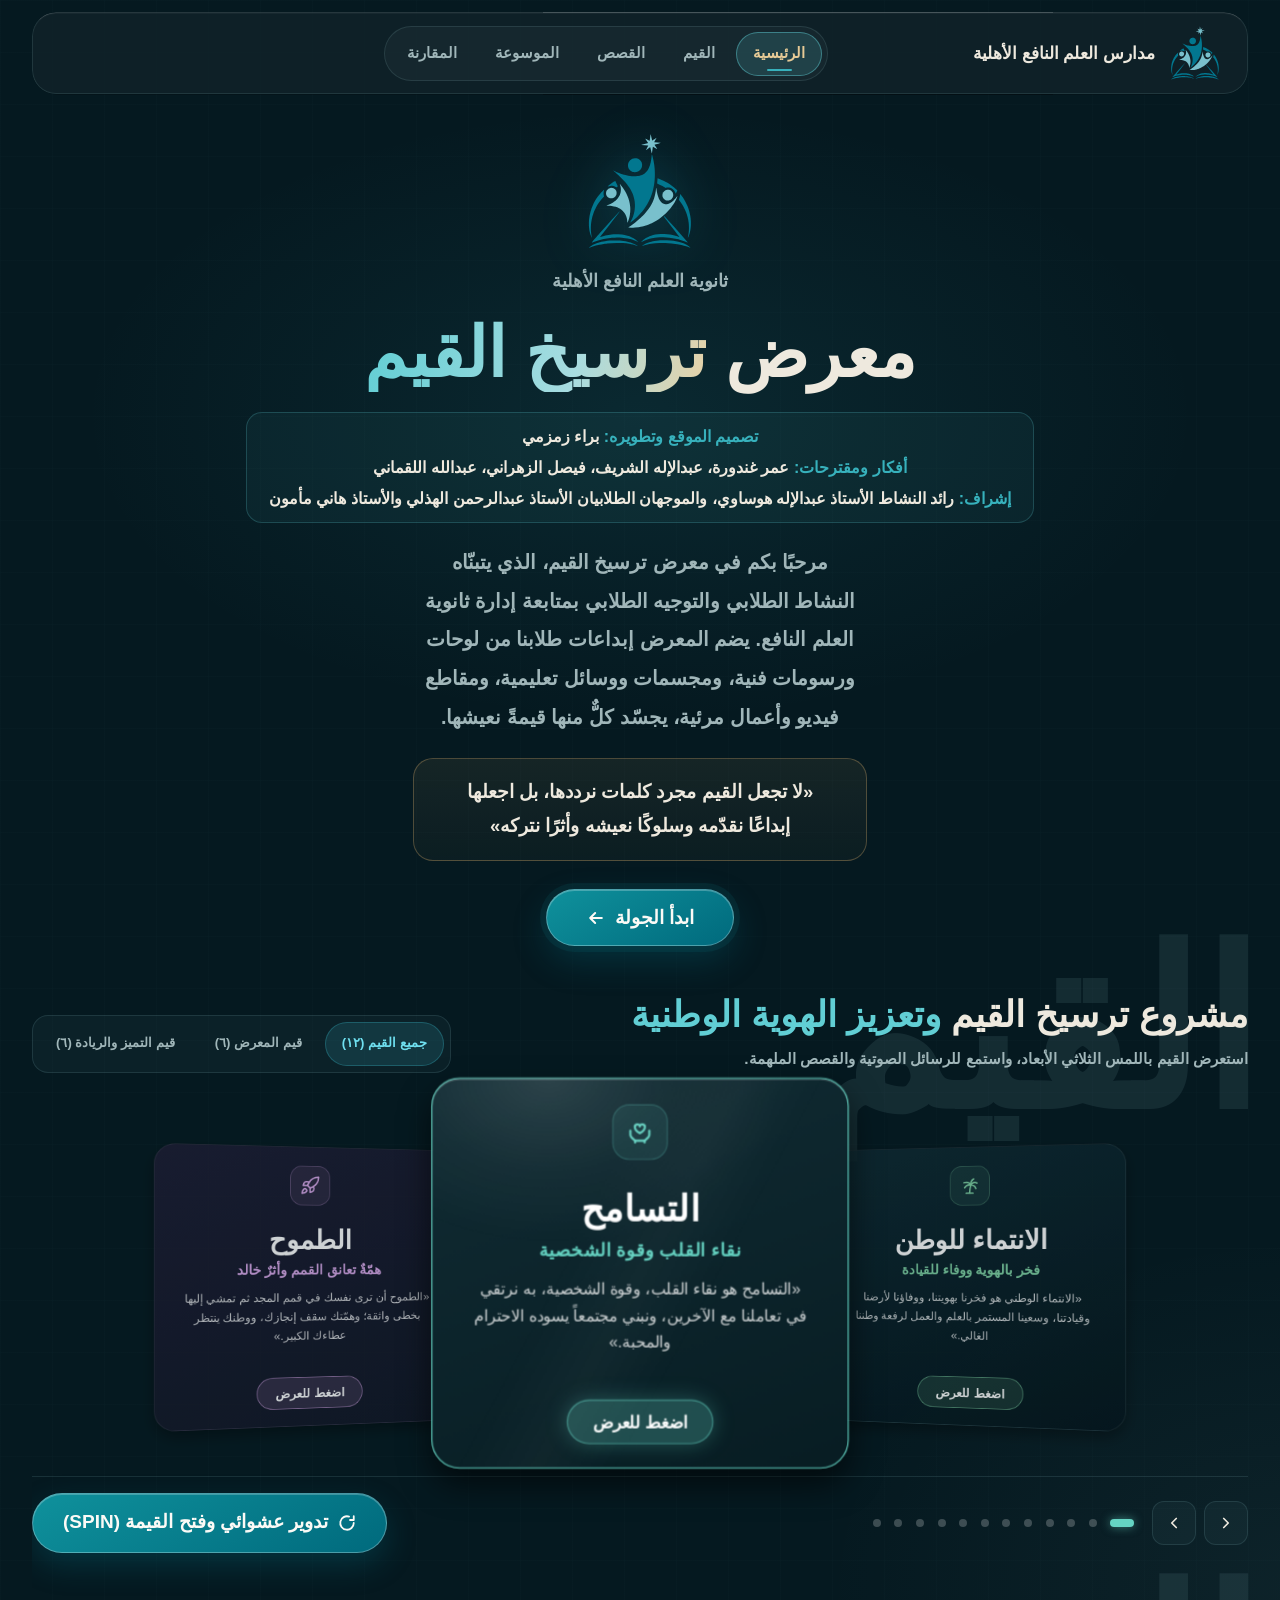
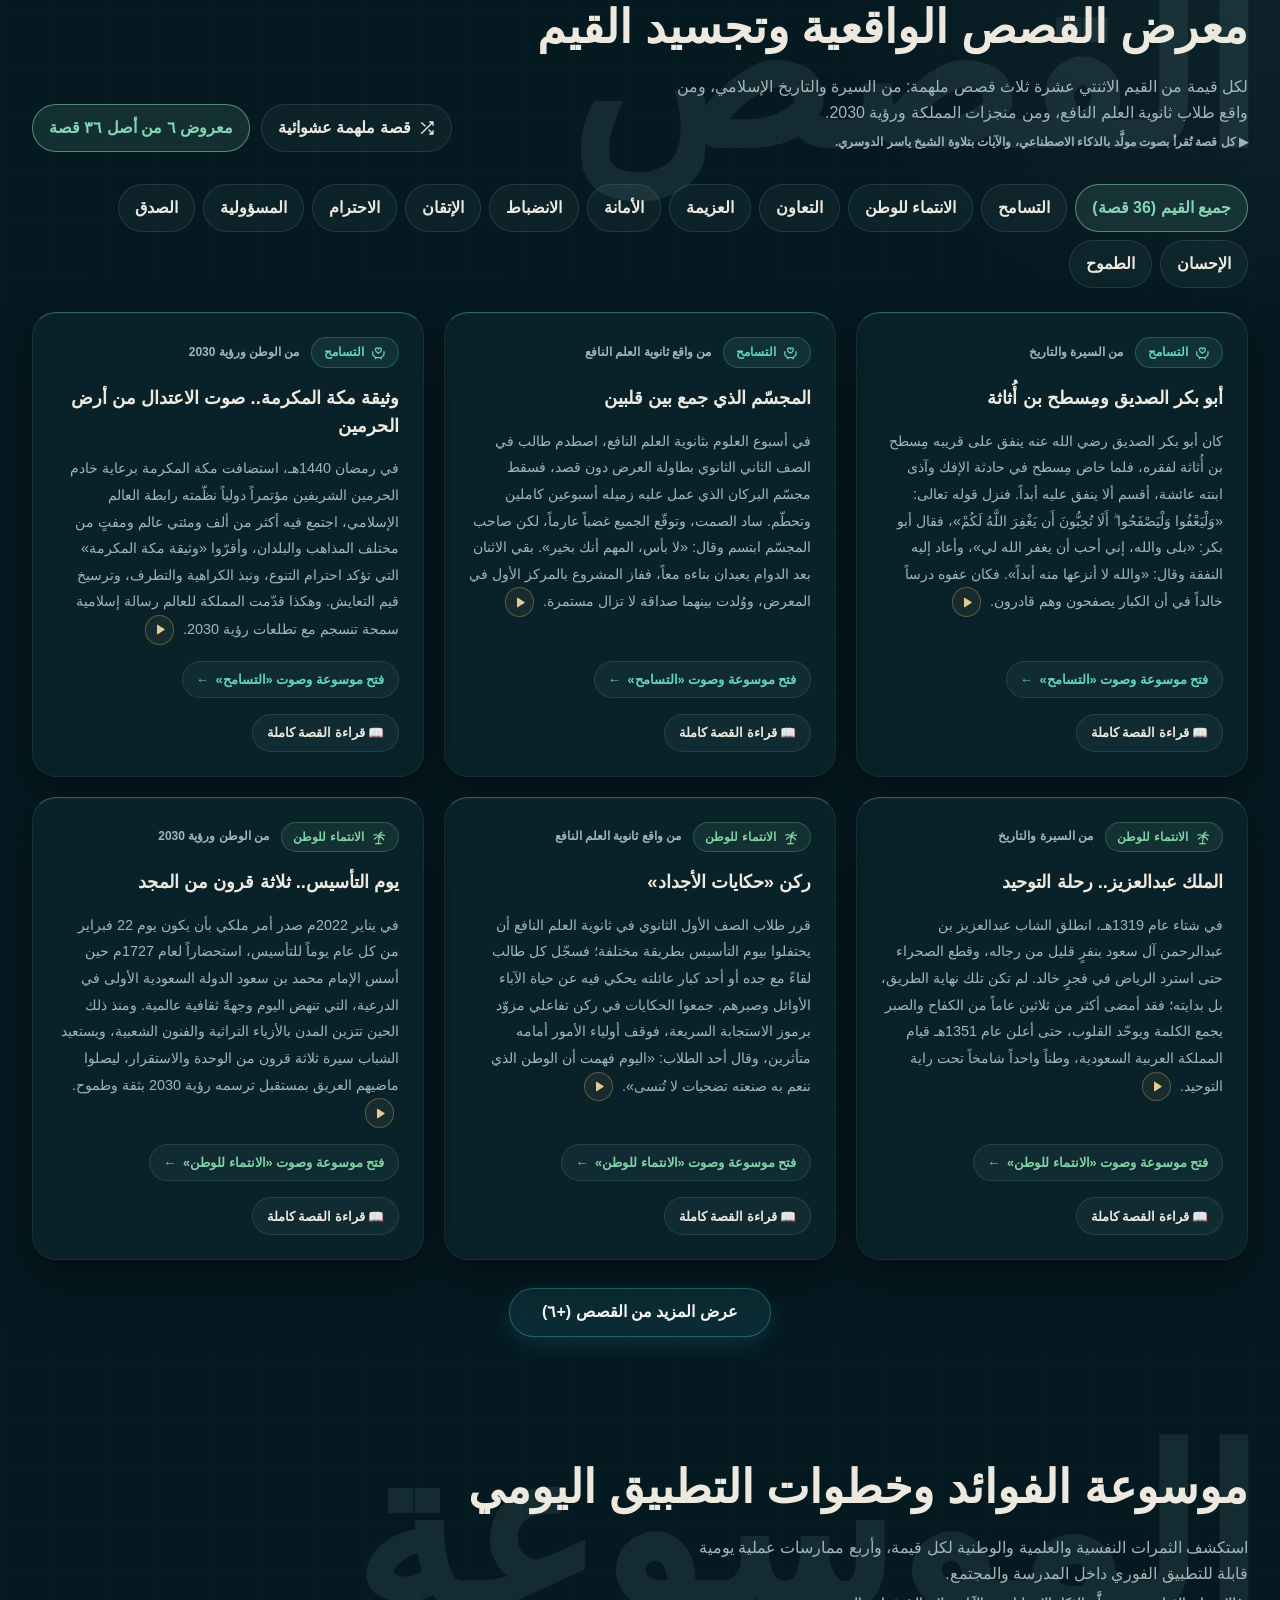
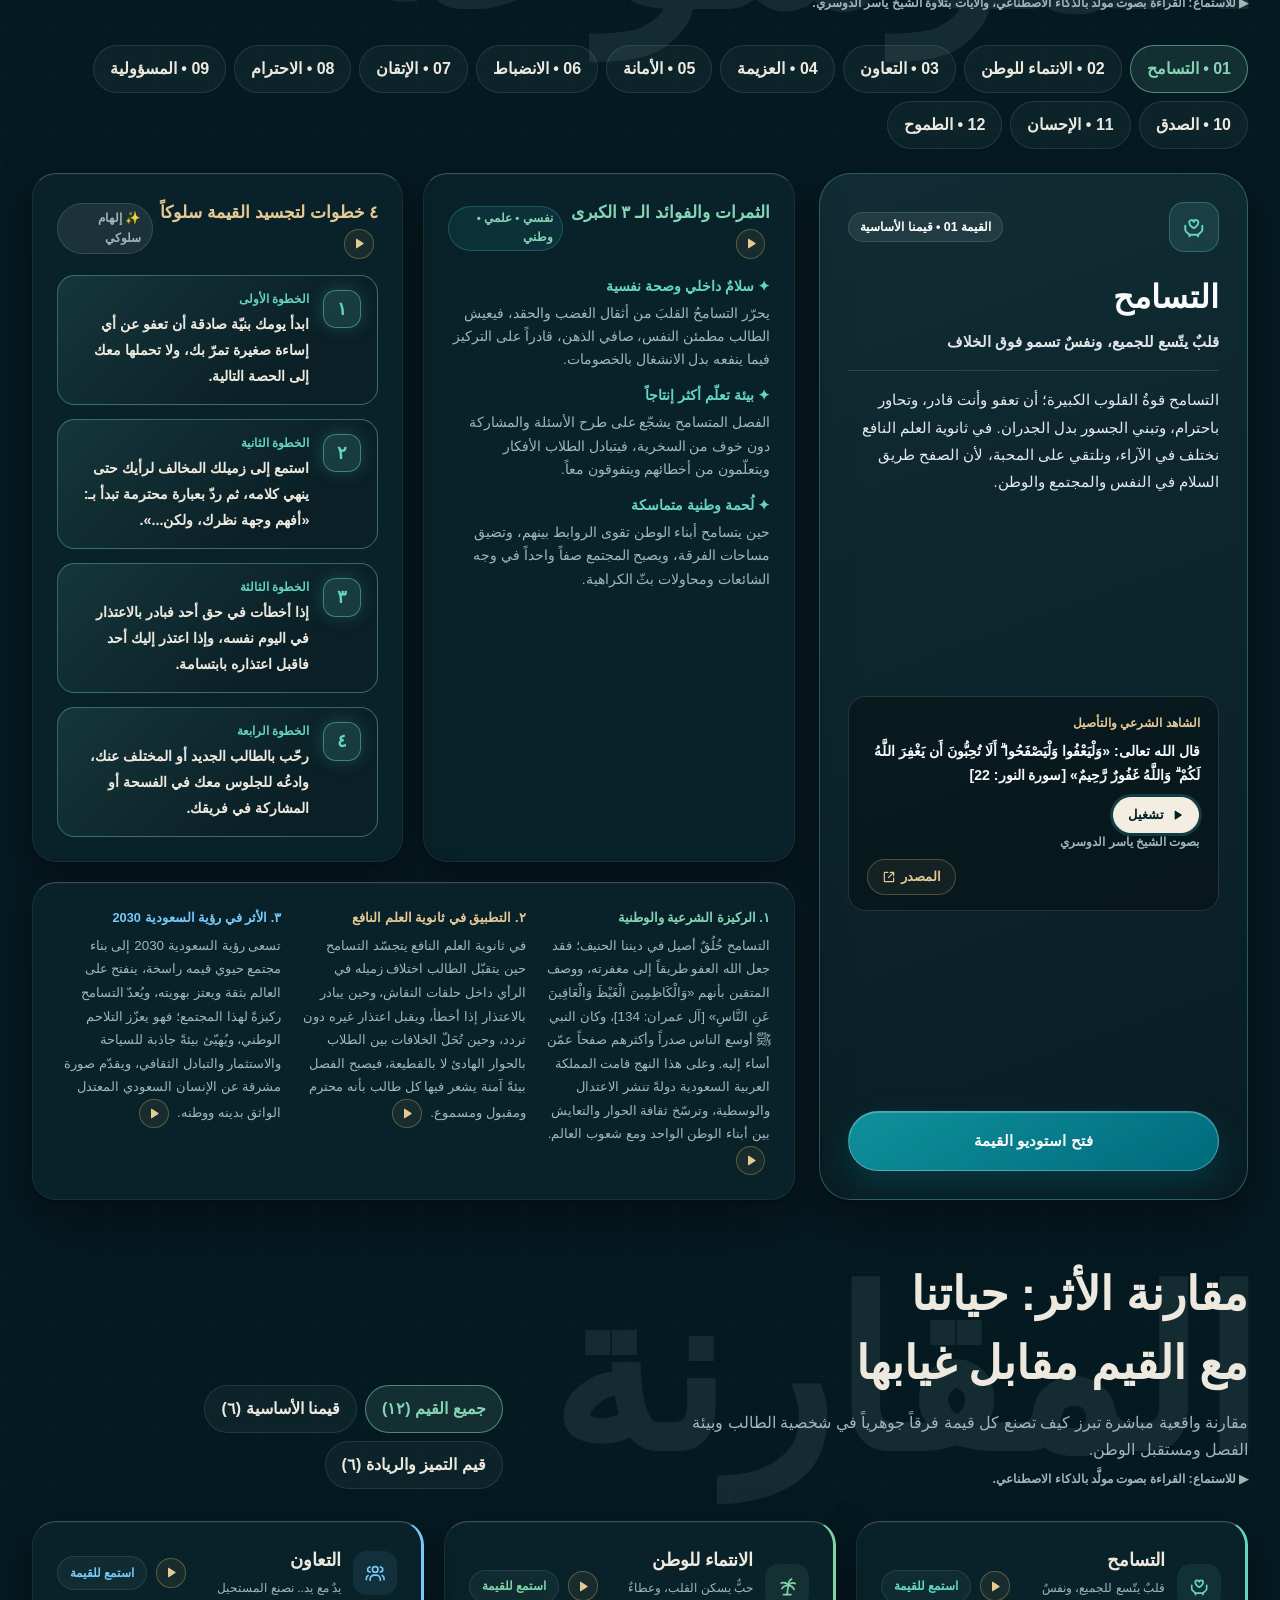
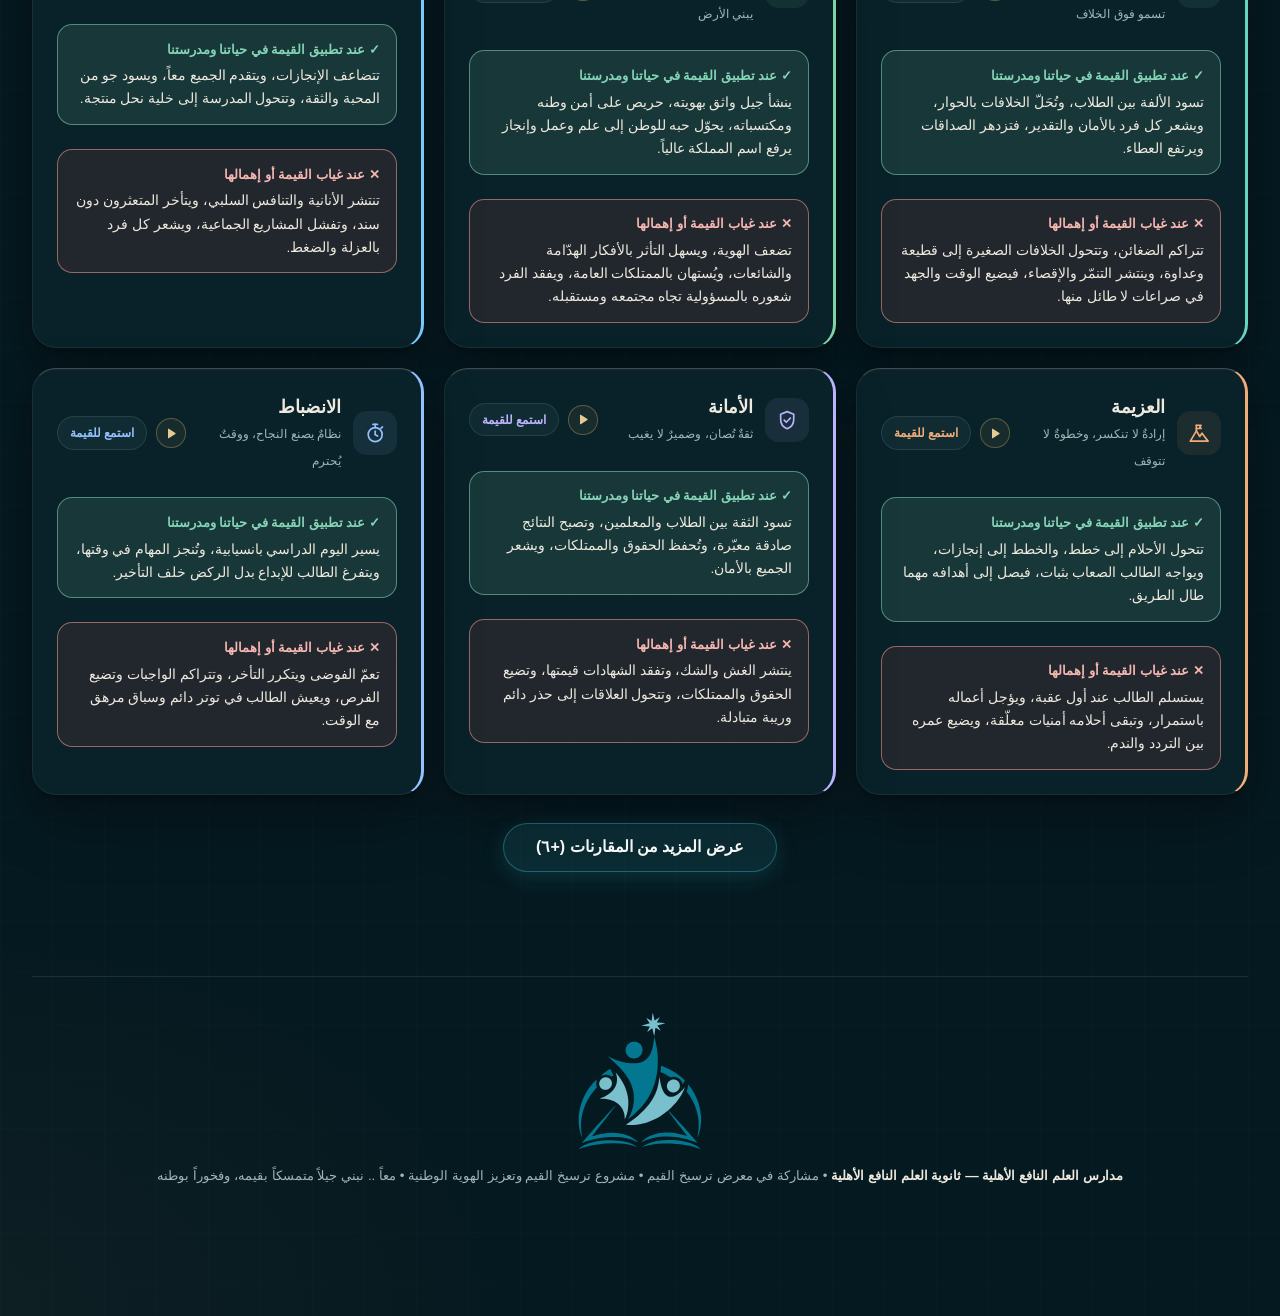
==== index.html @ 9908227e "v5.13.1: centred section bar, header logo space follows the bar glide, lite motion for weak devices," ====
<!DOCTYPE html>
<html dir="rtl" lang="ar">
<head>
  <meta charset="UTF-8" />
  <!-- Same policy as the Cloudflare headers (_headers), here so the GitHub and
       Firebase copies are covered too (a <meta> policy cannot hold
       frame-ancestors; the hosts that allow headers send that one). -->
  <meta http-equiv="Content-Security-Policy" content="default-src 'self'; script-src 'self' 'unsafe-inline'; style-src 'self' 'unsafe-inline' https://fonts.googleapis.com; font-src 'self' https://fonts.gstatic.com; img-src 'self' data: blob:; media-src 'self' blob:; connect-src 'self'; manifest-src 'self'; object-src 'none'; base-uri 'self'; form-action 'none'" />
  <meta name="referrer" content="strict-origin-when-cross-origin" />
  <meta name="viewport" content="width=device-width, initial-scale=1.0, viewport-fit=cover" />
  <meta name="apple-mobile-web-app-capable" content="yes" />
  <meta name="apple-mobile-web-app-status-bar-style" content="black-translucent" />
  <meta name="apple-mobile-web-app-title" content="معرض القيم" />
  <meta name="mobile-web-app-capable" content="yes" />
  <meta name="format-detection" content="telephone=no, date=no, email=no, address=no" />
  <meta name="theme-color" content="#051920" />
  <link rel="icon" type="image/svg+xml" href="./assets/school-emblem.svg?v=5.13.1" />
  <link rel="icon" type="image/png" href="./assets/school-emblem.png?v=5.13.1" />
  <link rel="apple-touch-icon" href="./icons/apple-touch-icon.png" />
  <link rel="manifest" href="./manifest.json" />
  <title>معرض ترسيخ القيم — ثانوية العلم النافع الأهلية</title>

  <link rel="preconnect" href="https://fonts.googleapis.com" />
  <link rel="preconnect" href="https://fonts.gstatic.com" crossorigin />
  <link href="https://fonts.googleapis.com/css2?family=Cairo:wght@400;500;600;700;800;900&display=swap" rel="stylesheet" />

  <!-- [Astra 6 xhigh] VisionOS Spatial Glassmorphism Architecture -->
  <!-- Device performance level (sets html[data-perf]) before the styles apply -->
  <script src="./perf_tier.js?v=5.13.1"></script>
  <link rel="stylesheet" href="./astra_visionos.css?v=5.13.1" />
  <link rel="stylesheet" href="./stage3_astra_upgrade.css?v=5.13.1" />
  <!-- Scroll-linked motion (emblem flight, giant words, ring settle, page light) -->
  <link rel="stylesheet" href="./motion_scroll.css?v=5.13.1" />

  <!-- [Argon 4 Max 1.00] Harmonization & iPad Air 13 (1366x1024 @ 60Hz) Optical Bridge -->
  <style>
    :root {
      --font-ui: 'Cairo', -apple-system, BlinkMacSystemFont, 'SF Pro Arabic', sans-serif;
      --font-reading: 'Cairo', -apple-system, BlinkMacSystemFont, sans-serif;
    }

    html,
    body {
      position: relative;
      max-inline-size: 100vw;
      overflow-x: hidden;
      overflow-x: clip;
    }

    body {
      background-image:
        radial-gradient(960px 520px at 82% -6%, rgba(55, 175, 191, 0.088), transparent 62%),
        radial-gradient(840px 480px at 14% 8%, rgba(206, 175, 106, 0.072), transparent 60%);
    }

    .astra-shell,
    #hero-section,
    #studioModal {
      overflow-x: clip;
    }

    .hidden {
      display: none !important;
    }

    /* Ambient Tuwaiq / Diriyah Glow */
    /* The soft glow is drawn by a gradient mask, not filter: blur(120px):
       a blur that large was re-rendered on every frame of its colour change
       (each time the cards stop, each value window) and whenever anything
       near it repainted. Same size and softness as the old blurred pill. */
    .ambient-orb {
      position: absolute;
      inline-size: calc(min(52rem, 88vw) + 36rem);
      block-size: calc(24rem + 36rem);
      top: calc(-8rem - 18rem);
      left: 50%;
      transform: translateX(-50%);
      border-radius: 50%;
      -webkit-mask-image: radial-gradient(closest-side, #000 24%, rgba(0, 0, 0, 0.62) 46%, rgba(0, 0, 0, 0.22) 70%, transparent 100%);
      mask-image: radial-gradient(closest-side, #000 24%, rgba(0, 0, 0, 0.62) 46%, rgba(0, 0, 0, 0.22) 70%, transparent 100%);
      opacity: 0.17;
      pointer-events: none;
      z-index: 0;
      transition: background-color 600ms var(--ease-out-expo);
    }

    /* (The page-wide 52px reference grid lives on body in stage3_astra_upgrade.css.
       A grid inside the preserve-3d stage would be depth-sorted over side cards.) */

    /* Distinct 12-Card Jewel Surfaces (Dark & Day Projector Modes) */
    body:not(.projector-day) .value-card-3d::before {
      background: var(--card-surface, var(--bg-card));
      border: 1px solid rgba(255, 255, 255, 0.08);
      box-shadow: 0 14px 34px rgba(0, 0, 0, 0.45);
    }

    body:not(.projector-day) .value-card-3d.is-center::before {
      background: var(--card-surface, var(--bg-elevated));
      border: 1.8px solid var(--card-accent);
      box-shadow:
        inset 0 1px 0 rgba(255, 255, 255, 0.28),
        0 24px 60px rgba(0, 0, 0, 0.7),
        0 0 28px -2px color-mix(in srgb, var(--card-accent) 42%, transparent);
    }

    /* 3D Card Interior Anatomy — exhibition size for iPad Air 13" (1366x1024) */
    :root {
      --stage-height: 24rem !important;
      --card-height: 22rem !important;
    }

    #hero-section.spa-section {
      padding-block: 0.35rem 1.75rem;
    }

    .spatial-orbit-stage {
      block-size: 24rem !important;
      min-block-size: 24rem !important;
      margin-block: 0.45rem 0.65rem !important;
    }

    /* No overflow clipping on the 3D cards: it would flatten their interior
       depth layers and clip the glass shadow drawn by ::before. */
    .value-card-3d {
      block-size: 22rem !important;
      min-block-size: 22rem !important;
      max-block-size: 22rem !important;
      inline-size: min(23.5rem, 84vw) !important;
      border-radius: 1.6rem !important;
      padding: 1.5rem 1.5rem 1.35rem !important;
      justify-content: space-between;
      user-select: none;
      -webkit-user-select: none;
    }

    /* Full 12-Card Simultaneous Panoramic Grid Mode */
    .values-panoramic-grid {
      display: grid;
      grid-template-columns: repeat(auto-fill, minmax(min(100%, 19rem), 1fr));
      gap: 1.2rem;
      margin-block: 1.25rem 1.5rem;
    }

    .value-grid-card {
      position: relative;
      border-radius: 1.6rem;
      padding: 1.25rem 1.35rem 1.15rem;
      border: 1px solid rgba(255, 255, 255, 0.1);
      background: var(--card-surface, var(--bg-card));
      box-shadow: 0 14px 34px rgba(0, 0, 0, 0.45);
      display: flex;
      flex-direction: column;
      justify-content: space-between;
      gap: 0.85rem;
      min-block-size: 21.5rem;
      cursor: pointer;
      overflow: hidden;
      transition: transform 180ms var(--ease-out-expo), box-shadow 200ms ease, border-color 180ms ease;
    }

    .value-grid-card.spin-roulette-active {
      transform: translateY(-4px) scale(1.025);
      border-color: #ffffff !important;
      box-shadow: 0 0 0 2px var(--card-accent, #ceaf6a), 0 24px 54px rgba(0, 0, 0, 0.55);
    }

    @media (hover: hover) and (pointer: fine) {
      .value-grid-card:hover {
        transform: translateY(-3px);
        border-color: var(--card-accent, #ceaf6a);
        box-shadow: 0 0 24px -4px color-mix(in srgb, var(--card-accent, #ceaf6a) 35%, transparent), 0 20px 45px rgba(0, 0, 0, 0.6);
      }
    }

    /* Card top: the value's icon, centred above the name */
    .vcard-header {
      display: flex;
      align-items: center;
      justify-content: center;
      width: 100%;
      position: relative;
      z-index: 1;
    }

    .vcard-icon-box {
      inline-size: 3.1rem;
      block-size: 3.1rem;
      border-radius: 0.95rem;
      border: 1px solid rgba(255, 255, 255, 0.18);
      display: inline-flex;
      align-items: center;
      justify-content: center;
      flex-shrink: 0;
    }

    .vcard-icon-box svg {
      inline-size: 1.6rem;
      block-size: 1.6rem;
    }

    /* Badges still used by the studio header and the encyclopedia card */
    .vcard-badges {
      display: flex;
      align-items: center;
      gap: 0.5rem;
    }

    .vcard-group-pill {
      font-size: 0.78rem;
      font-weight: 700;
      padding: 0.25rem 0.7rem;
      border-radius: 999px;
      background: rgba(255, 255, 255, 0.08);
      border: 1px solid rgba(255, 255, 255, 0.12);
      color: var(--text-muted);
    }

    .vcard-num {
      font-size: 0.85rem;
      font-weight: 900;
      font-variant-numeric: tabular-nums;
      padding: 0.2rem 0.55rem;
      border-radius: 0.6rem;
      background: rgba(0, 0, 0, 0.22);
    }

    /* Card centre: name, one-line description, short quote */
    .vcard-body {
      display: flex;
      flex-direction: column;
      align-items: center;
      text-align: center;
      gap: 0.3rem;
      margin-block: auto;
      position: relative;
      z-index: 1;
      width: 100%;
    }

    .vcard-title {
      margin: 0;
      font-size: 2.05rem;
      font-weight: 900;
      line-height: 1.22;
      color: #ffffff;
      text-align: center;
    }

    .vcard-sub {
      margin: 0.15rem 0 0.45rem;
      font-size: 1.04rem;
      font-weight: 700;
      line-height: 1.35;
      text-align: center;
    }

    .vcard-quote {
      margin: 0 auto;
      font-size: 0.9rem;
      line-height: 1.65;
      color: rgba(255, 255, 255, 0.82);
      text-align: center;
      max-inline-size: 94%;
      display: -webkit-box;
      -webkit-line-clamp: 3;
      -webkit-box-orient: vertical;
      overflow: hidden;
    }

    /* Card bottom: one short call to action */
    .vcard-footer {
      position: relative;
      display: flex;
      align-items: center;
      justify-content: center;
      width: 100%;
      margin-top: auto;
      padding-top: 0.5rem;
      z-index: 1;
      cursor: pointer;
    }

    .vcard-tap-hint {
      display: inline-flex;
      align-items: center;
      justify-content: center;
      min-block-size: 2.5rem;
      padding: 0.35rem 1.4rem;
      border-radius: 999px;
      /* fixed fallbacks first, for older TV browsers without color-mix() */
      border: 1px solid rgba(255, 255, 255, 0.28);
      background: rgba(255, 255, 255, 0.1);
      border: 1px solid color-mix(in srgb, var(--card-accent, #37afbf) 55%, transparent);
      background: color-mix(in srgb, var(--card-accent, #37afbf) 15%, transparent);
      color: #ffffff;
      font-size: 0.95rem;
      font-weight: 800;
      transition: background-color 200ms ease, box-shadow 200ms ease, transform 140ms ease-out;
    }

    .spatial-orbit-stage .value-card-3d.is-center .vcard-tap-hint {
      background: color-mix(in srgb, var(--card-accent, #37afbf) 26%, transparent);
      box-shadow: 0 0 20px color-mix(in srgb, var(--card-accent, #37afbf) 30%, transparent);
    }

    .value-card-3d:active .vcard-tap-hint,
    .value-grid-card:active .vcard-tap-hint {
      transform: scale(0.96);
    }

    /* Orbit Controls & Dots */
    .orbit-toolbar {
      display: flex;
      align-items: center;
      justify-content: space-between;
      flex-wrap: wrap;
      gap: 1rem;
      padding-block-start: 0.75rem;
      border-block-start: 1px solid var(--border-line);
    }

    .orbit-nav-cluster {
      display: flex;
      align-items: center;
      gap: 0.75rem;
      flex-wrap: wrap;
    }

    .orbit-dots-bar {
      display: flex;
      align-items: center;
      gap: 0.45rem;
      flex-wrap: wrap;
    }

    .orbit-dot {
      inline-size: 0.65rem;
      block-size: 0.65rem;
      padding: 0;
      border-radius: 999px;
      border: 0;
      background: rgba(255, 255, 255, 0.22);
      cursor: pointer;
      transition: inline-size 220ms var(--ease-out-expo), background-color 180ms ease;
    }

    .orbit-dot.active {
      inline-size: 1.9rem;
      background: var(--dot-accent, var(--diriyah-gold));
    }

    /* Top Brand & Search Layout */
    .brand-emblem {
      inline-size: 3rem;
      block-size: 3rem;
      border-radius: 0.95rem;
      background: linear-gradient(145deg, rgba(55, 175, 191, 0.176), rgba(206, 175, 106, 0.16));
      border: 1px solid var(--active-border);
      display: inline-flex;
      align-items: center;
      justify-content: center;
      color: var(--diriyah-gold);
      flex-shrink: 0;
    }

    .brand-titles {
      display: flex;
      flex-direction: column;
      gap: 0.1rem;
    }

    .brand-school-row {
      display: flex;
      align-items: center;
      gap: 0.5rem;
      flex-wrap: wrap;
    }

    .brand-school-name {
      font-size: 1.05rem;
      font-weight: 900;
      color: var(--text-main);
    }

    .brand-branch-pill {
      font-size: 0.72rem;
      font-weight: 800;
      padding: 0.15rem 0.6rem;
      border-radius: 999px;
      background: rgba(55, 175, 191, 0.112);
      border: 1px solid rgba(55, 175, 191, 0.304);
      color: var(--best-ink);
    }

    .brand-project-sub {
      margin: 0;
      font-size: 0.78rem;
      font-weight: 600;
      color: var(--text-muted);
    }

    .top-nav {
      margin-block: 0.65rem 0.9rem;
    }

    .vision-search-wrap {
      position: relative;
      flex: 1 1 17rem;
      max-inline-size: 26rem;
      display: flex;
      align-items: center;
    }

    .vision-search-wrap .vision-search-input {
      padding-inline-start: 2.55rem;
      padding-inline-end: 1rem;
      min-block-size: 2.8rem;
      /* 16px minimum: iPadOS Safari zooms the page into smaller fields */
      font-size: max(16px, 1rem);
    }

    .vision-search-wrap:has(#clearSearchBtn:not(.hidden)) .vision-search-input {
      padding-inline-end: 4.65rem;
    }

    .search-icon-start {
      position: absolute;
      inset-inline-start: 0.95rem;
      color: var(--text-muted);
      pointer-events: none;
      display: inline-flex;
    }

    .search-clear-btn {
      position: absolute;
      inset-inline-end: 0.55rem;
      padding: 0.25rem 0.65rem;
      border-radius: 999px;
      border: 1px solid var(--border-line);
      background: var(--control-bg);
      color: var(--text-main);
      font-size: 0.74rem;
      font-weight: 700;
      cursor: pointer;
    }

    /* Hero Header Grid */
    .hero-top-grid {
      display: flex;
      align-items: flex-end;
      justify-content: space-between;
      flex-wrap: wrap;
      gap: 1.25rem;
      position: relative;
      z-index: 2;
    }

    .hero-kicker {
      display: inline-flex;
      align-items: center;
      gap: 0.5rem;
      padding: 0.3rem 0.85rem;
      border-radius: 999px;
      background: rgba(206, 175, 106, 0.096);
      border: 1px solid rgba(206, 175, 106, 0.28);
      color: var(--text-accent);
      font-size: 0.78rem;
      font-weight: 800;
      margin-block-end: 0.6rem;
    }

    .hero-headline {
      margin: 0;
      font-size: clamp(1.75rem, 2.8vw, 2.65rem);
      font-weight: 900;
      line-height: 1.3;
    }

    .hero-headline .accent-span {
      color: var(--alm-teal, #61ced4);
    }

    .hero-slogan {
      margin: 0.45rem 0 0;
      font-size: 0.96rem;
      font-weight: 600;
      color: var(--text-muted);
      max-inline-size: 62ch;
    }

    /* Multi-Column Grids */
    .stories-3col-grid {
      display: grid;
      grid-template-columns: repeat(auto-fill, minmax(min(100%, 22rem), 1fr));
      gap: 1.25rem;
    }

    .story-val-chip {
      display: inline-flex;
      align-items: center;
      gap: 0.4rem;
      padding: 0.25rem 0.7rem;
      border-radius: 999px;
      font-size: 0.78rem;
      font-weight: 800;
    }

    .story-chip-icon svg {
      inline-size: 1.05rem;
      block-size: 1.05rem;
      display: block;
    }

    .story-cat-chip {
      font-size: 0.75rem;
      font-weight: 700;
      color: var(--text-muted);
    }

    .story-heading {
      font-size: 1.15rem !important;
      font-weight: 800;
      color: var(--text-main);
    }

    .story-body {
      font-size: 0.9rem;
      color: var(--text-muted);
      flex: 1 1 auto;
    }

    .story-action-btn {
      align-self: flex-start;
      display: inline-flex;
      align-items: center;
      gap: 0.4rem;
      padding: 0.45rem 0.85rem;
      border-radius: 999px;
      border: 1px solid var(--border-line);
      background: var(--control-bg);
      font-size: 0.8rem;
      font-weight: 800;
      cursor: pointer;
    }

    /* Encyclopedia Section */
    .encyc-grid-shell {
      display: grid;
      grid-template-columns: minmax(18rem, 0.36fr) minmax(0, 0.64fr);
      gap: 1.5rem;
      align-items: stretch;
    }

    .encyc-hero-card {
      border-radius: var(--radius-panel);
      padding: 1.75rem;
      border: 1px solid var(--border-line);
      display: flex;
      flex-direction: column;
      justify-content: space-between;
      gap: 1.25rem;
      color: #f8fafc;
      box-shadow: var(--shadow-surface);
    }

    .encyc-right-stack {
      display: flex;
      flex-direction: column;
      gap: 1.25rem;
    }

    .encyc-two-cols {
      display: grid;
      grid-template-columns: repeat(2, minmax(0, 1fr));
      gap: 1.25rem;
      flex: 1 1 auto;
    }

    .encyc-list {
      list-style: none;
      padding: 0;
      margin: 0;
      display: flex;
      flex-direction: column;
      gap: 0.85rem;
    }

    .encyc-item-title {
      font-size: 0.9rem;
      font-weight: 800;
      margin-block-end: 0.2rem;
    }

    .encyc-item-desc {
      margin: 0;
      font-size: 0.85rem;
      line-height: 1.7;
      color: var(--text-muted);
    }

    .encyc-step-row {
      display: flex;
      align-items: flex-start;
      gap: 0.65rem;
      font-size: 0.86rem;
      line-height: 1.7;
      color: var(--text-main);
    }

    .encyc-step-num {
      inline-size: 1.65rem;
      block-size: 1.65rem;
      border-radius: 0.55rem;
      display: inline-flex;
      align-items: center;
      justify-content: center;
      font-size: 0.78rem;
      font-weight: 900;
      flex-shrink: 0;
      margin-block-start: 0.1rem;
    }

    .encyc-pillars-grid {
      display: grid;
      grid-template-columns: repeat(3, minmax(0, 1fr));
      gap: 1.25rem;
    }

    /* Comparison Cards */
    .comp-cards-grid {
      display: grid;
      grid-template-columns: repeat(auto-fill, minmax(min(100%, 23rem), 1fr));
      gap: 1.25rem;
    }

    .comp-header {
      display: flex;
      align-items: center;
      justify-content: space-between;
      gap: 0.75rem;
    }

    .comp-title-group {
      display: flex;
      align-items: center;
      gap: 0.75rem;
    }

    .comp-icon {
      inline-size: 2.75rem;
      block-size: 2.75rem;
      border-radius: 0.85rem;
      display: inline-flex;
      align-items: center;
      justify-content: center;
      flex-shrink: 0;
    }

    .comp-icon svg {
      inline-size: 1.4rem;
      block-size: 1.4rem;
    }

    .comp-name {
      margin: 0;
      font-size: 1.15rem !important;
      font-weight: 900;
    }

    .comp-sub {
      font-size: 0.78rem;
      color: var(--text-muted);
    }

    .comp-open-btn {
      padding: 0.35rem 0.75rem;
      border-radius: 999px;
      border: 1px solid var(--border-line);
      background: var(--control-bg);
      font-size: 0.76rem;
      font-weight: 800;
      cursor: pointer;
    }

    .comp-box {
      padding: 0.85rem 1rem;
      border-radius: 0.95rem;
      font-size: 0.85rem;
      line-height: 1.7;
    }

    .comp-box p {
      margin: 0.25rem 0 0;
      color: var(--text-main);
    }

    .comp-box-pos {
      background: var(--best-bg);
      border: 1px solid var(--best-border);
    }

    .comp-box-pos .comp-box-label {
      font-weight: 800;
      font-size: 0.8rem;
      color: var(--best-ink);
    }

    .comp-box-neg {
      background: var(--low-bg);
      border: 1px solid var(--low-border);
    }

    .comp-box-neg .comp-box-label {
      font-weight: 800;
      font-size: 0.8rem;
      color: var(--low-ink);
    }

    /* Studio Masterclass Modal Content */
    .studio-scroll-body {
      flex: 1 1 auto;
      overflow-y: auto;
      overscroll-behavior: contain;
      padding: 1.5rem 1.75rem;
      display: flex;
      flex-direction: column;
      gap: 1.35rem;
    }

    .studio-top-row {
      display: grid;
      grid-template-columns: minmax(0, 1fr);
      gap: 1.25rem;
      align-items: stretch;
    }

    .studio-lyrics-box {
      border-radius: 1.5rem;
      padding: 1.5rem;
      background: var(--control-bg);
      border: 1px solid var(--border-line);
      display: flex;
      flex-direction: column;
      justify-content: space-between;
      gap: 1rem;
    }

    .editorial-lyrics-text {
      margin: 0;
      font-size: clamp(1.15rem, 1.8vw, 1.5rem);
      font-weight: 800;
      line-height: 2;
    }

    .studio-3col-grid {
      display: grid;
      grid-template-columns: repeat(3, minmax(0, 1fr));
      gap: 1rem;
    }

    .studio-story-card {
      padding: 1.1rem;
      border-radius: 1.15rem;
      background: var(--control-bg);
      border: 1px solid var(--border-line);
      display: flex;
      flex-direction: column;
      gap: 0.4rem;
    }

    .studio-story-type {
      font-size: 0.75rem;
      font-weight: 800;
    }

    .studio-story-title {
      margin: 0;
      font-size: 0.98rem;
      font-weight: 800;
      color: var(--text-main);
    }

    .studio-story-body {
      margin: 0;
      font-size: 0.83rem;
      line-height: 1.75;
      color: var(--text-muted);
    }

    .studio-list {
      margin: 0;
      padding: 0;
      list-style: none;
      display: flex;
      flex-direction: column;
      gap: 0.65rem;
      font-size: 0.84rem;
      line-height: 1.7;
      color: var(--text-main);
    }

    /* Studio player buttons (play / replay / Arabic speech) */
    .mgr-btn {
      min-block-size: 2.35rem;
      padding: 0.35rem 0.8rem;
      border-radius: 0.75rem;
      border: 1px solid var(--border-line);
      background: var(--bg-card);
      color: var(--text-main);
      font-size: 0.78rem;
      font-weight: 700;
      cursor: pointer;
      display: inline-flex;
      align-items: center;
      gap: 0.35rem;
    }

    /* Responsive Breakpoints */
    @media (max-width: 1023px) {

      .encyc-grid-shell,
      .encyc-two-cols,
      .encyc-pillars-grid,
      .studio-top-row,
      .studio-3col-grid {
        grid-template-columns: minmax(0, 1fr);
      }
    }
  </style>
</head>
<body>
  <div class="astra-shell">
    <!-- ======================================================================
         VISIONOS TOP SPATIAL NAVIGATION
         ====================================================================== -->
    <header class="top-nav" role="banner">
      <a href="#hero-section" onclick="switchView('all'); return false;" class="nav-brand">
        <span class="brand-emblem has-logo" aria-hidden="true">
          <!-- Official school logo (symbol only; the name is written beside it),
               in the site palette -->
          <img class="logo-night" src="./assets/school-emblem.svg" alt="" width="44" height="44" decoding="async" />
        </span>
        <div class="brand-titles">
          <div class="brand-school-row">
            <span class="brand-school-name">مدارس العلم النافع الأهلية</span>
          </div>
        </div>
      </a>

      <!-- Section bar in the header (top of page). Once the visitor scrolls
           down, the floating copy at the bottom of the page takes over. -->
      <nav class="header-dock" aria-label="التنقل السريع بين أقسام المنصة">
        <button type="button" class="spa-nav-btn active" data-view="all" onclick="switchView('all')" aria-current="page">
          الرئيسية
        </button>
        <button type="button" class="spa-nav-btn" data-view="orbit" onclick="switchView('orbit')">
          القيم
        </button>
        <button type="button" class="spa-nav-btn" data-view="stories" onclick="switchView('stories')">
          القصص
        </button>
        <button type="button" class="spa-nav-btn" data-view="encyclopedia" onclick="switchView('encyclopedia')">
          الموسوعة
        </button>
        <button type="button" class="spa-nav-btn" data-view="comparison" onclick="switchView('comparison')">
          المقارنة
        </button>
      </nav>

      <!-- (the header search was removed in v5.13 at the owner's request;
           fable_engine.js / exhibition_kiosk.js skip it when it is absent) -->
    </header>

    <main id="mainContent">
      <!-- ====================================================================
           SECTION 0: HOME — the exhibition's introduction, before the cards
           (wording from the school's announcement of the exhibition)
           ==================================================================== -->
      <section id="intro-section" class="spa-section" aria-labelledby="introTitle">
        <div class="intro-glow" aria-hidden="true"></div>
        <div class="intro-inner">
          <!-- The school emblem in parts, so it can draw itself on arrival
               (motion_scroll.css section H; still on the lite motion). The
               flight into the header uses the file itself (data-src). -->
          <span class="intro-emblem ie-draw" data-src="./assets/school-emblem.svg" aria-hidden="true"><svg viewBox="0 0 1005 1005" focusable="false"><defs><radialGradient id="ieGlint"><stop offset="0" stop-color="#fff6dc" stop-opacity=".95"/><stop offset=".35" stop-color="#e6d2a8" stop-opacity=".45"/><stop offset="1" stop-color="#e6d2a8" stop-opacity="0"/></radialGradient></defs><g class="ie-pg"><path fill="#02778f" d="M76.48 976.43 L77.02 977.09 L78.75 976.91 L100.25 969.16 L132.75 959.77 L162.00 953.05 L179.50 949.64 L208.00 945.16 L220.25 943.86 L227.50 942.68 L263.00 939.50 L309.25 937.50 L324.50 937.50 L359.25 938.75 L386.00 940.98 L399.50 942.66 L410.75 944.39 L429.00 947.84 L444.50 951.52 L467.75 958.18 L480.25 962.89 L481.43 962.93 L481.80 962.48 L481.23 961.55 L477.50 958.91 L466.75 952.25 L458.00 947.68 L444.25 941.27 L423.75 933.91 L413.25 930.70 L397.75 926.75 L382.00 923.64 L364.25 920.89 L333.75 917.75 L312.50 916.50 L274.25 916.25 L247.00 917.98 L227.00 919.93 L208.75 922.39 L194.50 924.66 L179.75 927.57 L152.25 934.91 L138.75 939.41 L129.00 943.25 L114.50 949.59 L107.75 953.57 L102.25 956.25 L87.25 966.27 L81.00 971.50 L77.05 975.27Z"/><path fill="#02778f" d="M488.14 930.09 L486.52 928.00 L476.50 918.41 L464.25 908.43 L445.25 896.50 L439.25 893.18 L427.00 887.18 L414.75 882.05 L398.00 876.43 L373.50 870.30 L363.75 868.39 L352.00 866.66 L321.00 864.00 L301.25 864.00 L280.25 865.25 L264.00 866.68 L238.75 870.39 L212.00 875.82 L200.75 878.68 L170.00 887.80 L168.98 887.52 L169.36 886.25 L182.02 869.50 L187.45 863.00 L192.80 855.75 L245.20 789.25 L268.70 758.75 L274.98 750.00 L281.52 742.00 L325.84 683.75 L331.98 674.75 L332.39 673.52 L331.91 672.95 L330.80 673.52 L324.25 680.25 L281.75 726.50 L275.50 732.75 L267.75 742.00 L258.64 751.25 L253.11 758.25 L244.00 767.50 L194.64 822.25 L166.36 854.50 L161.41 859.75 L154.09 868.50 L145.61 877.50 L139.34 885.50 L129.86 895.50 L123.91 903.25 L112.89 915.50 L108.41 921.25 L98.20 933.25 L97.84 934.27 L98.75 934.57 L104.00 932.91 L119.75 926.91 L152.25 916.43 L166.75 912.48 L198.00 905.32 L224.25 900.41 L254.00 896.43 L267.50 895.00 L291.25 893.25 L309.00 892.75 L329.75 892.75 L348.75 893.75 L366.25 895.43 L379.75 897.18 L399.25 900.55 L428.75 907.25 L442.00 911.16 L462.75 919.00 L478.50 925.93 L487.25 930.30 L488.00 930.39Z"/></g><g class="ie-pg"><path fill="#02778f" d="M516.61 963.20 L516.89 963.70 L518.00 963.73 L534.00 958.16 L540.00 956.43 L564.75 950.57 L581.50 947.11 L611.75 942.68 L630.75 940.75 L665.00 938.75 L674.50 938.50 L715.75 938.75 L738.25 939.75 L767.25 941.93 L797.75 945.89 L815.50 948.64 L849.25 955.05 L870.75 960.27 L896.25 967.64 L912.25 972.91 L922.75 976.95 L923.68 977.02 L924.14 976.59 L923.25 975.07 L914.00 966.80 L908.25 962.41 L896.25 954.77 L884.00 948.43 L867.25 941.02 L846.25 933.66 L832.25 929.73 L813.50 925.02 L784.00 919.89 L758.25 916.73 L725.75 914.50 L696.00 914.25 L670.75 915.50 L656.75 916.70 L638.25 918.91 L610.25 923.80 L596.75 926.98 L580.50 931.70 L555.75 940.75 L548.00 944.34 L533.00 952.25 L517.27 962.27Z"/><path fill="#02778f" d="M511.50 930.36 L512.02 930.80 L513.25 930.48 L524.00 924.82 L542.00 916.75 L564.25 908.41 L582.25 903.25 L602.50 898.55 L628.25 894.16 L645.00 892.25 L670.25 890.50 L697.25 890.25 L724.00 891.25 L747.00 893.43 L774.75 897.39 L798.25 901.80 L823.75 907.50 L840.00 911.98 L873.00 922.59 L899.50 932.80 L900.68 932.89 L901.07 932.41 L899.66 930.00 L879.86 906.25 L856.18 879.25 L843.32 864.00 L828.80 847.50 L819.68 837.75 L814.32 831.25 L805.91 822.50 L797.86 813.00 L791.95 807.00 L767.25 779.25 L709.43 716.50 L707.25 714.55 L705.25 713.66 L704.27 713.86 L703.36 714.77 L703.05 715.75 L703.27 717.25 L706.41 722.50 L710.25 728.00 L736.75 762.75 L744.27 773.25 L750.25 780.50 L758.75 792.25 L794.30 838.25 L800.48 845.75 L807.07 854.75 L814.95 864.25 L820.80 872.25 L825.52 877.75 L831.05 885.25 L831.23 886.73 L830.00 886.86 L814.50 881.68 L783.75 873.50 L766.25 869.80 L754.00 867.61 L731.75 864.43 L704.75 862.25 L688.00 862.00 L674.50 862.50 L649.50 864.66 L629.50 867.84 L611.75 871.93 L594.75 877.09 L581.75 882.02 L571.00 886.93 L560.50 892.18 L549.00 898.84 L533.75 909.52 L515.50 925.25 L512.05 929.25Z"/></g><g class="ie-arc ie-arc-l"><path fill="#02778f" d="M202.02 492.25 L201.00 492.55 L186.25 506.25 L178.75 513.75 L168.66 524.75 L152.73 544.00 L144.64 555.00 L133.34 572.25 L123.52 589.25 L115.68 603.75 L106.75 623.25 L100.57 638.25 L95.66 651.50 L92.34 663.00 L89.93 669.75 L86.02 684.00 L82.05 701.00 L79.86 712.25 L76.20 739.25 L75.00 752.00 L74.50 765.75 L74.75 794.75 L75.91 809.00 L77.89 824.25 L79.84 836.50 L82.80 850.25 L87.41 866.25 L90.05 874.00 L95.55 888.00 L97.66 892.50 L98.50 893.27 L99.11 892.93 L99.14 891.50 L95.61 872.25 L93.66 859.00 L91.50 837.75 L91.00 821.25 L91.00 803.50 L92.25 782.00 L93.91 766.25 L98.34 740.25 L103.50 718.75 L106.91 706.75 L111.66 692.50 L118.98 672.75 L125.18 658.75 L134.18 640.25 L145.00 620.75 L154.91 605.50 L168.80 586.00 L178.64 573.50 L193.70 556.00 L201.07 548.00 L201.14 546.25 L199.48 540.50 L198.16 534.25 L197.25 525.75 L197.25 519.50 L198.39 509.00 L202.36 492.77Z"/></g><g class="ie-arc ie-arc-r"><path fill="#02778f" d="M839.14 527.86 L838.66 528.14 L838.34 529.00 L836.86 541.75 L833.98 556.50 L831.84 564.25 L827.98 575.25 L827.84 576.75 L847.02 602.75 L858.45 620.25 L865.32 632.00 L879.14 659.00 L889.18 683.50 L894.91 699.75 L902.02 725.00 L906.14 743.75 L910.07 769.50 L911.25 783.50 L912.25 803.00 L912.25 820.75 L911.50 836.25 L910.30 848.50 L907.36 870.50 L903.36 891.25 L903.41 892.95 L904.20 893.50 L905.05 892.75 L906.32 890.25 L911.84 876.75 L915.82 864.75 L919.98 849.50 L922.70 837.00 L924.89 824.75 L927.55 804.75 L929.00 782.75 L928.75 758.50 L926.80 733.25 L923.14 708.00 L921.75 700.50 L914.30 669.25 L910.82 657.50 L903.70 637.50 L896.11 618.75 L880.57 587.50 L867.48 565.50 L860.82 555.25 L847.73 537.25 L840.66 528.75Z"/></g><g class="ie-fig ie-fig-l"><path fill="#79c0cc" d="M333.68 443.64 L333.34 443.91 L333.34 444.75 L337.77 458.25 L341.11 473.75 L342.25 486.50 L342.00 497.75 L341.05 508.00 L339.93 514.25 L335.05 532.00 L333.68 535.50 L326.20 549.50 L317.00 563.00 L307.73 573.50 L299.75 581.39 L284.50 593.27 L277.00 598.45 L262.50 607.00 L254.00 611.57 L244.00 616.48 L224.00 624.89 L223.23 625.91 L224.50 626.50 L243.00 626.50 L253.00 627.00 L265.50 628.16 L283.75 631.27 L298.50 634.93 L311.75 639.59 L322.75 644.68 L335.50 651.80 L347.25 660.05 L356.25 668.00 L361.75 673.50 L367.36 680.00 L374.09 689.00 L379.18 697.00 L382.07 702.50 L388.34 717.50 L392.73 733.00 L395.07 748.75 L396.05 766.25 L396.50 767.32 L397.14 767.50 L397.89 766.75 L400.82 760.50 L404.70 751.25 L408.84 739.75 L412.07 729.00 L415.95 712.75 L418.11 699.75 L420.50 678.00 L421.25 652.50 L420.50 637.25 L419.07 623.00 L416.16 605.00 L412.07 586.50 L404.34 561.75 L396.48 541.50 L388.07 523.75 L379.25 507.25 L369.84 491.50 L358.82 475.50 L347.48 460.00 L334.64 444.09Z"/><path fill="#79c0cc" d="M262.25 476.25 L253.25 477.48 L249.25 478.64 L243.50 480.91 L240.50 482.52 L237.00 485.02 L229.75 491.25 L225.32 497.00 L221.07 505.50 L219.05 512.00 L218.00 520.75 L218.39 528.50 L220.57 536.50 L224.05 543.75 L229.30 550.75 L236.25 556.57 L242.25 560.07 L246.00 561.66 L249.75 562.73 L258.75 564.25 L266.25 564.07 L271.75 563.20 L275.75 562.11 L283.50 558.45 L288.25 555.27 L291.50 552.50 L295.75 548.25 L298.57 544.75 L301.07 540.50 L303.50 535.25 L305.43 529.00 L306.32 523.50 L306.66 518.50 L306.34 513.50 L305.50 509.00 L302.98 501.25 L299.86 495.50 L296.64 491.25 L294.25 488.75 L287.25 483.16 L280.75 479.77 L272.75 477.32 L267.00 476.43Z"/><path fill="#02778f" d="M316.43 462.75 L299.82 427.75 L295.57 419.52 L294.25 418.70 L291.25 420.05 L281.25 425.91 L258.50 441.48 L237.25 459.14 L232.27 463.80 L231.61 465.16 L232.07 465.70 L233.25 465.68 L243.75 462.25 L256.00 459.89 L262.25 459.25 L268.75 459.25 L281.25 461.02 L287.00 462.66 L294.75 465.93 L303.50 470.98 L305.00 471.39 L307.00 470.57 L315.25 464.75 L316.20 463.70Z"/></g><g class="ie-fig ie-fig-r"><path fill="#79c0cc" d="M814.77 547.09 L814.20 546.82 L813.39 547.27 L799.09 565.00 L790.00 574.25 L783.25 581.75 L768.50 593.75 L761.50 598.59 L755.25 602.23 L743.00 608.41 L735.25 611.09 L727.75 612.59 L721.00 613.25 L713.75 613.16 L707.75 612.18 L701.25 610.18 L695.25 607.57 L691.50 605.36 L683.50 599.16 L679.25 595.00 L675.77 591.00 L669.91 582.50 L665.80 575.75 L661.18 567.00 L654.41 549.50 L649.02 531.25 L644.09 509.25 L639.05 478.00 L638.52 477.11 L637.95 477.20 L637.18 479.50 L634.59 501.50 L631.70 518.50 L626.48 542.25 L620.09 565.00 L613.75 581.75 L607.73 596.00 L599.07 613.25 L589.70 630.00 L577.02 649.00 L567.25 662.25 L555.39 677.25 L540.25 694.25 L526.00 709.50 L516.25 718.59 L510.75 724.43 L488.75 744.32 L472.00 758.34 L460.25 767.68 L429.00 791.07 L406.27 806.14 L405.66 807.36 L406.75 807.95 L427.50 809.50 L444.50 809.50 L461.25 808.75 L490.50 805.61 L509.00 802.41 L521.50 799.73 L531.25 797.32 L551.25 791.57 L559.50 788.84 L576.25 782.50 L589.00 777.23 L600.75 771.82 L623.75 760.11 L638.75 751.48 L656.25 740.16 L675.50 726.48 L703.00 704.36 L707.75 699.27 L717.75 690.25 L735.50 672.50 L750.86 655.50 L759.73 644.75 L774.57 624.75 L784.09 610.75 L792.00 598.00 L799.57 584.00 L807.70 567.00 L814.39 550.00 L814.91 548.00Z"/><path fill="#79c0cc" d="M740.50 492.00 L734.25 492.00 L730.25 492.39 L722.50 494.20 L716.25 496.68 L710.50 500.09 L707.50 502.36 L701.39 508.25 L698.43 512.00 L695.93 516.00 L692.39 524.00 L691.32 528.00 L690.45 533.75 L690.25 540.25 L690.64 544.50 L691.68 550.00 L695.61 559.50 L699.55 565.50 L706.25 572.64 L711.50 576.27 L717.00 578.98 L724.75 581.48 L730.00 582.32 L738.25 582.27 L743.25 581.61 L747.75 580.57 L754.50 577.82 L759.25 575.18 L762.75 572.75 L768.57 567.50 L771.57 563.75 L775.00 558.50 L778.36 551.00 L779.70 546.25 L780.57 541.25 L780.75 534.00 L780.14 528.50 L779.07 523.75 L775.93 515.50 L770.98 507.75 L767.50 503.80 L764.25 501.02 L757.50 496.93 L753.25 495.07 L744.75 492.55Z"/><path fill="#02778f" d="M649.84 396.91 L649.52 397.75 L645.82 438.75 L646.00 439.95 L646.59 440.68 L666.00 449.18 L685.75 458.68 L715.25 476.32 L717.00 476.36 L727.00 473.93 L732.00 473.50 L741.25 473.50 L746.75 474.14 L754.25 475.70 L759.75 477.55 L766.25 480.39 L771.25 483.34 L777.00 487.55 L781.00 491.00 L784.11 494.25 L787.77 498.75 L793.02 506.25 L795.73 511.75 L800.05 522.98 L800.82 523.55 L802.00 522.75 L805.98 516.75 L810.57 508.75 L814.55 500.50 L814.70 499.00 L813.50 497.25 L807.00 490.75 L788.25 473.64 L771.25 460.02 L749.75 444.66 L732.75 434.25 L719.50 426.80 L703.75 418.66 L684.50 409.52 L660.50 399.82 L651.50 396.68 L650.52 396.55Z"/></g><g class="ie-fig ie-fig-c"><path fill="#02778f" d="M602.34 196.00 L601.61 196.34 L601.11 197.75 L598.59 221.50 L592.45 260.75 L588.98 275.25 L585.84 286.00 L583.20 293.75 L576.57 309.75 L567.84 325.75 L559.75 337.25 L555.50 342.25 L543.50 353.61 L535.75 359.20 L526.75 364.50 L520.50 367.50 L510.50 371.39 L500.25 374.45 L487.00 376.84 L479.50 377.82 L467.75 378.75 L453.50 379.00 L433.25 378.00 L404.50 374.61 L380.25 369.50 L368.25 366.50 L340.75 358.09 L321.75 350.50 L308.00 344.50 L280.52 331.16 L279.91 331.48 L280.32 332.39 L282.25 334.43 L302.25 352.75 L306.75 357.25 L318.00 367.25 L349.50 397.50 L363.50 412.00 L377.80 427.75 L393.25 446.50 L403.30 459.75 L413.09 474.00 L424.48 492.50 L432.82 508.50 L440.00 524.00 L446.34 540.75 L450.73 556.00 L454.50 571.25 L457.80 590.25 L459.75 612.50 L460.00 621.75 L459.75 636.50 L458.32 654.00 L455.86 671.25 L451.48 690.75 L446.34 709.00 L439.25 727.75 L432.07 743.75 L420.30 766.75 L420.50 767.48 L421.50 767.18 L427.50 762.70 L447.75 746.64 L462.00 734.59 L478.75 719.25 L494.25 703.75 L509.34 687.50 L524.93 669.00 L541.50 647.25 L551.09 633.00 L563.16 613.50 L576.32 589.25 L583.45 574.50 L592.70 553.00 L600.34 532.50 L605.14 517.75 L611.00 496.25 L615.20 477.75 L620.11 452.50 L622.34 436.75 L624.50 418.25 L626.50 389.75 L627.00 372.00 L627.00 354.00 L626.50 332.50 L624.75 310.25 L622.34 287.75 L620.34 273.75 L616.43 251.25 L610.73 225.50 L606.32 207.50 L602.95 196.75Z"/><path fill="#02778f" d="M459.00 228.00 L449.75 229.27 L442.75 231.14 L439.00 232.50 L435.00 234.39 L428.25 238.34 L423.25 242.14 L419.00 246.00 L415.30 250.25 L411.64 255.25 L405.82 266.25 L404.45 270.25 L402.82 277.00 L402.16 281.00 L401.75 288.50 L402.18 294.25 L403.09 299.75 L404.45 305.50 L405.73 309.00 L407.68 313.25 L411.66 320.00 L415.61 325.25 L419.00 328.75 L425.75 334.34 L433.75 339.25 L436.75 340.70 L443.00 342.73 L450.75 344.36 L457.00 345.00 L461.50 345.00 L468.50 344.34 L474.50 343.20 L479.25 341.86 L485.25 339.48 L493.75 334.89 L498.25 331.34 L504.50 325.50 L507.73 321.75 L510.95 317.00 L515.32 309.00 L517.41 303.75 L518.66 299.00 L519.82 291.75 L520.00 281.50 L519.61 277.75 L517.82 268.25 L516.52 264.50 L513.32 257.50 L510.34 252.50 L507.32 248.50 L499.75 241.39 L495.75 238.18 L491.50 235.52 L487.00 233.30 L480.75 230.91 L472.00 228.93 L462.75 228.00Z"/></g><g class="ie-glint"><circle cx="596" cy="108" r="120" fill="url(#ieGlint)"/><path fill="#fff8e6" opacity=".9" d="M596 -12 L610 94 L716 108 L610 122 L596 228 L582 122 L476 108 L582 94Z"/></g><g class="ie-star"><path fill="#79c0cc" d="M591.34 27.95 L590.73 28.75 L589.86 33.25 L586.84 57.75 L583.32 81.25 L582.91 82.11 L582.20 82.45 L581.25 82.23 L550.25 65.39 L548.75 64.82 L547.95 65.18 L548.07 66.25 L569.00 98.00 L569.43 99.25 L569.11 100.07 L565.25 101.55 L540.25 108.18 L515.77 115.41 L515.32 116.11 L515.77 116.57 L568.50 121.41 L570.82 122.23 L571.14 123.02 L570.84 124.00 L563.18 138.00 L559.34 146.50 L553.95 156.75 L553.27 158.50 L553.66 159.34 L555.00 158.75 L585.75 135.57 L587.00 135.07 L587.82 135.39 L589.02 138.25 L597.27 173.50 L600.91 187.00 L601.57 187.82 L602.30 186.75 L603.36 180.50 L609.91 133.50 L610.64 132.32 L612.25 132.41 L617.75 135.18 L629.00 141.59 L644.75 149.82 L645.68 150.09 L646.18 149.82 L645.41 147.75 L639.16 138.00 L625.07 117.25 L624.64 116.02 L624.93 115.20 L628.50 113.70 L655.50 106.07 L676.98 99.45 L677.43 98.75 L676.98 98.25 L675.75 98.00 L623.00 94.23 L621.89 93.77 L621.52 92.75 L621.93 91.50 L639.07 59.75 L639.55 58.25 L639.11 57.57 L638.00 57.86 L629.00 63.86 L623.50 68.09 L617.50 71.91 L606.50 79.70 L605.52 80.09 L604.91 79.95 L604.07 78.25 L593.27 33.00 L592.05 28.75Z"/></g></svg></span>
          <p class="intro-school">ثانوية العلم النافع الأهلية</p>
          <h1 id="introTitle" class="intro-title">معرض <span class="accent-span">ترسيخ القيم</span></h1>
          <div class="intro-credits" role="group" aria-label="فريق العمل">
            <p><span class="intro-credits-role">تصميم الموقع وتطويره:</span> <span class="intro-credits-name">براء زمزمي</span></p>
            <p><span class="intro-credits-role">أفكار ومقترحات:</span> <span class="intro-credits-name">عمر غندورة</span>، <span class="intro-credits-name">عبدالإله الشريف</span>، <span class="intro-credits-name">فيصل الزهراني</span>، <span class="intro-credits-name">عبدالله اللقماني</span></p>
            <p><span class="intro-credits-role">إشراف:</span> رائد النشاط <span class="intro-credits-name">الأستاذ عبدالإله هوساوي</span>، والموجهان الطلابيان <span class="intro-credits-name">الأستاذ عبدالرحمن الهذلي</span> و<span class="intro-credits-name">الأستاذ هاني مأمون</span></p>
          </div>
          <p class="intro-lead">
            مرحبًا بكم في معرض ترسيخ القيم، الذي يتبنّاه النشاط الطلابي والتوجيه الطلابي بمتابعة إدارة ثانوية العلم النافع.
            يضم المعرض إبداعات طلابنا من لوحات ورسومات فنية، ومجسمات ووسائل تعليمية، ومقاطع فيديو وأعمال مرئية،
            يجسّد كلٌّ منها قيمةً نعيشها.
          </p>
          <blockquote class="intro-motto">
            «لا تجعل القيم مجرد كلمات نرددها، بل اجعلها إبداعًا نقدّمه وسلوكًا نعيشه وأثرًا نتركه»
          </blockquote>
          <button type="button" class="intro-cta" onclick="startExhibitionTour()">
            ابدأ الجولة
            <svg width="20" height="20" viewBox="0 0 24 24" fill="none" stroke="currentColor" stroke-width="2.4" aria-hidden="true"><path d="M19 12H5m6-6-6 6 6 6" stroke-linecap="round" stroke-linejoin="round"/></svg>
          </button>
        </div>
      </section>

      <!-- ====================================================================
           SECTION 1: 3D SPATIAL ORBIT STAGE & HIGH-SPEED SPIN REACTOR
           ==================================================================== -->
      <section id="hero-section" class="spa-section" style="position: relative;">
        <div id="topAmbient" class="ambient-orb" style="background: #65d4c3;"></div>

        <div class="hero-top-grid">
          <div>
            <h2 class="hero-headline">
              مشروع ترسيخ القيم <span class="accent-span">وتعزيز الهوية الوطنية</span>
            </h2>
            <p class="hero-slogan">
              استعرض القيم باللمس الثلاثي الأبعاد، واستمع للرسائل الصوتية والقصص الملهمة.
            </p>
          </div>

          <!-- One simple segmented control (reference design) -->
          <div class="filter-bar group-segmented" role="group" aria-label="تصنيف مجموعات القيم">
            <button type="button" id="tab-all" onclick="switchGroup('all')" class="filter-pill active">
              جميع القيم (١٢)
            </button>
            <button type="button" id="tab-A" onclick="switchGroup('A')" class="filter-pill">
              قيم المعرض (٦)
            </button>
            <button type="button" id="tab-B" onclick="switchGroup('B')" class="filter-pill">
              قيم التميز والريادة (٦)
            </button>
          </div>
        </div>

        <!-- Retired in exhibition mode (kept hidden for script compatibility) -->
        <div id="todayFocusBanner" class="today-focus-banner hidden" hidden aria-hidden="true">
          <div class="today-focus-info">
            <span id="todayFocusValueTag" class="brand-branch-pill">ممارسة اليوم</span>
            <p id="todayFocusStepText" class="today-focus-text"></p>
          </div>
          <div class="today-focus-actions">
            <button type="button" id="completeTodayFocusBtn" onclick="completeTodayFocusStep()" class="filter-pill active">
              ✓ أتممت ممارسة اليوم
            </button>
            <button type="button" id="clearTodayFocusBtn" onclick="clearTodayFocusStep()" class="filter-pill">
              تغيير
            </button>
          </div>
        </div>

        <!-- 60Hz Spatial 3D Coverflow / Orbit Stage -->
        <div id="stage3D" class="spatial-orbit-stage" role="region" aria-label="مدار بطاقات القيم الثلاثي الأبعاد">
          <div id="cardsWrapper" class="spatial-orbit-track"></div>
        </div>

        <!-- Simultaneous 12-Card Panoramic Grid Stage -->
        <div id="allValuesGridStage" class="values-panoramic-grid hidden" role="region" aria-label="شبكة جميع بطاقات القيم معاً"></div>

        <!-- One simple control row (reference design): arrows + dots · SPIN -->
        <div class="orbit-toolbar">
          <div class="orbit-nav-cluster">
            <button type="button" onclick="stepCard(-1)" class="icon-btn filter-pill" aria-label="القيمة السابقة">
              <svg width="18" height="18" viewBox="0 0 24 24" fill="none" stroke="currentColor" stroke-width="2.2" aria-hidden="true"><path d="m9 18 6-6-6-6" stroke-linecap="round" stroke-linejoin="round"/></svg>
            </button>
            <button type="button" onclick="stepCard(1)" class="icon-btn filter-pill" aria-label="القيمة التالية">
              <svg width="18" height="18" viewBox="0 0 24 24" fill="none" stroke="currentColor" stroke-width="2.2" aria-hidden="true"><path d="m15 18-6-6 6-6" stroke-linecap="round" stroke-linejoin="round"/></svg>
            </button>
            <div id="dotsBar" class="orbit-dots-bar" role="group" aria-label="التنقل السريع بين بطاقات القيم"></div>
          </div>

          <button type="button" id="spinBtn" onclick="triggerWheelSpin()" class="spin-reactor-btn">
            <svg width="18" height="18" viewBox="0 0 24 24" fill="none" stroke="currentColor" stroke-width="2.4" aria-hidden="true">
              <path d="M21 12a9 9 0 1 1-6.219-8.56" stroke-linecap="round" />
              <path d="M21 3v5h-5" stroke-linecap="round" stroke-linejoin="round" />
            </svg>
            <span id="spinText">تدوير عشوائي وفتح القيمة (SPIN)</span>
          </button>
        </div>
      </section>

      <!-- ====================================================================
           SECTION 2: 36 REAL-LIFE STORIES GALLERY (HERITAGE · SCHOOL · 2030)
           ==================================================================== -->
      <section id="examples-section" class="spa-section">
        <div class="section-header">
          <div>
            <h2 class="section-title">معرض القصص الواقعية وتجسيد القيم</h2>
            <p class="section-description">
              لكل قيمة من القيم الاثنتي عشرة ثلاث قصص ملهمة: من السيرة والتاريخ الإسلامي، ومن واقع طلاب ثانوية العلم النافع، ومن منجزات المملكة ورؤية 2030.
            </p>
            <p class="voice-note">▶ كل قصة تُقرأ بصوت مولَّد بالذكاء الاصطناعي، والآيات بتلاوة الشيخ ياسر الدوسري.</p>
          </div>
          <div style="display: flex; align-items: center; gap: 0.65rem; flex-wrap: wrap;">
            <button type="button" id="randomStoryBtn" onclick="openRandomStory()" class="filter-pill">
              <svg width="16" height="16" viewBox="0 0 24 24" fill="none" stroke="currentColor" stroke-width="2" aria-hidden="true">
                <path d="M16 3h5v5M4 20 21 3M21 16v5h-5M15 15l6 6M4 4l5 5" stroke-linecap="round" stroke-linejoin="round"/>
              </svg>
              <span>قصة ملهمة عشوائية</span>
            </button>
            <span id="searchStatsBadge" class="filter-pill active" style="pointer-events: none;">36 قصة معروضة</span>
          </div>
        </div>

        <div style="display: flex; flex-direction: column; gap: 0.75rem; margin-block-end: 1.5rem;">
          <div id="examplesFilterBar" class="filter-bar" role="group" aria-label="تصفية حسب القيمة"></div>
        </div>

        <div id="examplesCardsGrid" class="stories-3col-grid"></div>
      </section>

      <!-- ====================================================================
           SECTION 3: BENEFITS & DAILY PRACTICAL STEPS ENCYCLOPEDIA
           ==================================================================== -->
      <section id="encyclopedia-section" class="spa-section">
        <div class="section-header">
          <div>
            <h2 class="section-title">موسوعة الفوائد وخطوات التطبيق اليومي</h2>
            <p class="section-description">
              استكشف الثمرات النفسية والعلمية والوطنية لكل قيمة، وأربع ممارسات عملية يومية قابلة للتطبيق الفوري داخل المدرسة والمجتمع.
            </p>
            <p class="voice-note">▶ للاستماع: القراءة بصوت مولَّد بالذكاء الاصطناعي، والآيات بتلاوة الشيخ ياسر الدوسري.</p>
          </div>
        </div>

        <div id="encycSelector" class="filter-bar" style="margin-block-end: 1.5rem;" role="group" aria-label="اختيار القيمة في الموسوعة"></div>

        <div class="encyc-grid-shell">
          <!-- Highlighted Value Identity Card -->
          <div id="encycMainCard" class="encyc-hero-card spotlight-surface">
            <div>
              <div style="display: flex; align-items: center; justify-content: space-between; gap: 0.75rem; margin-block-end: 1.2rem;">
                <div id="encycIconBox" class="vcard-icon-box"></div>
                <span id="encycBadge" class="vcard-group-pill" style="color: #fff;">القيمة 01</span>
              </div>
              <h3 id="encycTitle" style="margin: 0; font-size: 2rem; font-weight: 900;">التسامح</h3>
              <p id="encycSubtitle" style="margin: 0.35rem 0 0; font-size: 0.95rem; font-weight: 700; opacity: 0.9;"></p>
              <p id="encycFullText" style="margin: 1rem 0 0; padding-block-start: 1rem; border-block-start: 1px solid rgba(255,255,255,0.14); font-size: 0.92rem; line-height: 1.85; opacity: 0.92;"></p>
            </div>

            <div style="padding: 1rem 1.15rem; border-radius: 1.1rem; background: rgba(0,0,0,0.28); border: 1px solid rgba(255,255,255,0.12);">
              <div style="font-size: 0.76rem; font-weight: 800; color: var(--diriyah-sand); margin-block-end: 0.35rem;">الشاهد الشرعي والتأصيل</div>
              <p id="encycEvidence" style="margin: 0; font-size: 0.88rem; font-weight: 700; line-height: 1.75;"></p>
            </div>

            <button type="button" onclick="openCurrentEncycAudio()" class="spin-reactor-btn" style="inline-size: 100%; font-size: 0.95rem;">
              <span>فتح استوديو القيمة</span>
            </button>
          </div>

          <!-- Benefits + 4 Practical Steps + 3 National/Educational Pillars -->
          <div class="encyc-right-stack">
            <div class="encyc-two-cols">
              <div class="surface-card spotlight-surface">
                <div style="display: flex; align-items: center; justify-content: space-between; margin-block-end: 1rem;">
                  <h4 class="ra-head" style="margin: 0; font-size: 1.08rem; font-weight: 900; color: var(--best-ink);">الثمرات والفوائد الـ ٣ الكبرى <span class="ra-slot" data-ra-btn></span></h4>
                  <span class="brand-branch-pill">نفسي • علمي • وطني</span>
                </div>
                <ul id="encycBenefitsList" class="encyc-list"></ul>
              </div>

              <div class="surface-card spotlight-surface">
                <div style="display: flex; align-items: center; justify-content: space-between; margin-block-end: 1rem;">
                  <h4 class="ra-head" style="margin: 0; font-size: 1.08rem; font-weight: 900; color: var(--text-accent);">٤ خطوات لتجسيد القيمة سلوكاً <span class="ra-slot" data-ra-btn></span></h4>
                  <span class="vcard-group-pill">✨ إلهام سلوكي</span>
                </div>
                <ul id="encycStepsList" class="encyc-list" tabindex="-1"></ul>
              </div>
            </div>

            <div class="surface-card spotlight-surface">
              <div class="encyc-pillars-grid">
                <div>
                  <div style="font-size: 0.8rem; font-weight: 800; color: var(--best-ink); margin-block-end: 0.35rem;">١. الركيزة الشرعية والوطنية</div>
                  <p id="encycP1" style="margin: 0; font-size: 0.84rem; line-height: 1.75; color: var(--text-muted);"></p>
                </div>
                <div>
                  <div style="font-size: 0.8rem; font-weight: 800; color: var(--text-accent); margin-block-end: 0.35rem;">٢. التطبيق في ثانوية العلم النافع</div>
                  <p id="encycP2" style="margin: 0; font-size: 0.84rem; line-height: 1.75; color: var(--text-muted);"></p>
                </div>
                <div>
                  <div style="font-size: 0.8rem; font-weight: 800; color: #76c9f8; margin-block-end: 0.35rem;">٣. الأثر في رؤية السعودية 2030</div>
                  <p id="encycP3" style="margin: 0; font-size: 0.84rem; line-height: 1.75; color: var(--text-muted);"></p>
                </div>
              </div>
            </div>
          </div>
        </div>
      </section>

      <!-- ====================================================================
           SECTION 4: IMPACT COMPARISON (WITH VALUE VS WITHOUT VALUE)
           ==================================================================== -->
      <section id="comparison-section" class="spa-section">
        <div class="section-header">
          <div>
            <h2 class="section-title">مقارنة الأثر: حياتنا مع القيم مقابل غيابها</h2>
            <p class="section-description">
              مقارنة واقعية مباشرة تبرز كيف تصنع كل قيمة فرقاً جوهرياً في شخصية الطالب وبيئة الفصل ومستقبل الوطن.
            </p>
            <p class="voice-note">▶ للاستماع: القراءة بصوت مولَّد بالذكاء الاصطناعي.</p>
          </div>
          <div id="comparisonFilterBar" class="filter-bar" role="group" aria-label="تصفية مقارنات الأثر">
            <button type="button" class="filter-pill active" data-comp-group="all" aria-pressed="true">جميع القيم (١٢)</button>
            <button type="button" class="filter-pill" data-comp-group="A" aria-pressed="false">قيمنا الأساسية (٦)</button>
            <button type="button" class="filter-pill" data-comp-group="B" aria-pressed="false">قيم التميز والريادة (٦)</button>
          </div>
        </div>

        <div id="comparisonGrid" class="comp-cards-grid"></div>
      </section>
    </main>

    <!-- Footer (Strictly Free of Principal/Counselor Personal Names) -->
    <footer style="padding-block: 2rem 1rem; border-block-start: 1px solid var(--border-line); text-align: center; color: var(--text-muted); font-size: 0.84rem;">
      <span class="footer-logo-tile">
        <img class="logo-night" src="./assets/school-emblem.svg" alt="شعار مدارس العلم النافع الأهلية" width="132" height="132" loading="lazy" decoding="async" />
      </span>
      <strong style="color: var(--text-main);">مدارس العلم النافع الأهلية — ثانوية العلم النافع الأهلية</strong>
      <span> • مشاركة في معرض ترسيخ القيم • مشروع ترسيخ القيم وتعزيز الهوية الوطنية • معاً .. نبني جيلاً متمسكاً بقيمه، وفخوراً بوطنه</span>
    </footer>
  </div>

  <!-- ========================================================================
       FLOATING SECTION DOCK — slides up from the bottom once the page is
       scrolled (the header copy is used at the top of the page)
       ======================================================================== -->
  <nav class="glass-dock floating-dock" aria-label="التنقل السريع بين أقسام المنصة" aria-hidden="true" inert>
    <button type="button" class="spa-nav-btn active" data-view="all" onclick="switchView('all')" aria-current="page">
      الرئيسية
    </button>
    <button type="button" class="spa-nav-btn" data-view="orbit" onclick="switchView('orbit')">
      القيم
    </button>
    <button type="button" class="spa-nav-btn" data-view="stories" onclick="switchView('stories')">
      القصص
    </button>
    <button type="button" class="spa-nav-btn" data-view="encyclopedia" onclick="switchView('encyclopedia')">
      الموسوعة
    </button>
    <button type="button" class="spa-nav-btn" data-view="comparison" onclick="switchView('comparison')">
      المقارنة
    </button>
  </nav>

  <!-- ========================================================================
       FULLSCREEN VALUE MASTERCLASS & WORD-BY-WORD SYNCED AUDIO STUDIO
       ======================================================================== -->
  <section id="studioModal" class="studio-modal" role="dialog" aria-modal="true" aria-labelledby="modalTitle">
    <div id="modalAura" class="ambient-orb"></div>

    <div class="studio-panel">
      <div class="studio-header">
        <div style="display: flex; align-items: center; gap: 0.9rem; flex-wrap: wrap;">
          <span id="modalNum" class="vcard-num" style="font-size: 0.95rem; padding: 0.35rem 0.75rem;">01</span>
          <div>
            <div style="display: flex; align-items: center; gap: 0.6rem; flex-wrap: wrap;">
              <h2 id="modalTitle" class="studio-title">التسامح</h2>
            </div>
            <p id="modalTagline" style="margin: 0.2rem 0 0; font-size: 0.85rem; color: var(--text-muted);"></p>
          </div>
        </div>

        <div class="studio-actions">
          <button type="button" onclick="navigateModal(-1)" class="filter-pill">▶ السابقة</button>
          <button type="button" onclick="navigateModal(1)" class="filter-pill">التالية ◀</button>
          <button type="button" onclick="closeStudio()" class="modal-close filter-pill" aria-label="إغلاق الاستوديو">✕</button>
        </div>
      </div>

      <div class="studio-scroll-body">
        <!-- Row 1: the value's message + one short audio control
             (play ⇄ pause, and replay beside it once started) -->
        <div class="studio-top-row">
          <div id="modalMessageBox" class="studio-lyrics-box">
            <div class="studio-message-head">
              <div class="studio-message-label">
                <span id="modalIconWrap" class="vcard-icon-box"></span>
                <span>رسالة القيمة</span>
              </div>

              <div id="studioAudioControls" class="studio-audio-controls" role="group" aria-label="الاستماع لرسالة القيمة">
                <button type="button" id="audioPlayBtn" class="audio-btn audio-btn--main" onclick="toggleAudioPlayback()" aria-label="تشغيل رسالة القيمة">
                  <svg class="audio-icon-play" width="18" height="18" viewBox="0 0 24 24" aria-hidden="true"><path d="M8 5.2v13.6a.8.8 0 0 0 1.2.7l10.6-6.8a.8.8 0 0 0 0-1.4L9.2 4.5A.8.8 0 0 0 8 5.2Z" fill="currentColor"/></svg>
                  <svg class="audio-icon-pause" width="18" height="18" viewBox="0 0 24 24" aria-hidden="true"><rect x="6" y="5" width="4.2" height="14" rx="1.2" fill="currentColor"/><rect x="13.8" y="5" width="4.2" height="14" rx="1.2" fill="currentColor"/></svg>
                  <span id="playStateText">تشغيل</span>
                </button>
                <button type="button" id="audioReplayBtn" class="audio-btn" onclick="replayAudio()" aria-label="إعادة رسالة القيمة من البداية" hidden>
                  <svg width="18" height="18" viewBox="0 0 24 24" fill="none" stroke="currentColor" stroke-width="2.3" aria-hidden="true"><path d="M4 12a8 8 0 1 0 2.6-5.9" stroke-linecap="round"/><path d="M4 4.5V9h4.5" stroke-linecap="round" stroke-linejoin="round"/></svg>
                  <span>إعادة</span>
                </button>
              </div>
            </div>
            <p id="audioNote" class="studio-audio-note" role="status" hidden></p>

            <p id="editorialLyrics" class="editorial-lyrics-text"></p>
            <p class="ra-hint">اضغط على أي كلمة ليعود الصوت إليها</p>

            <div class="studio-evidence" style="margin: 0;">
              <span style="display: block; font-size: 0.76rem; font-weight: 800; color: var(--text-accent); margin-block-end: 0.2rem;">التأصيل الشرعي للقيمة:</span>
              <p id="modalEvidenceText" style="margin: 0; font-size: 0.9rem; font-weight: 700;"></p>
            </div>
          </div>
        </div>

        <!-- Row 2: 3 Real-Life Stories -->
        <div>
          <h3 style="margin: 0 0 0.75rem; font-size: 1rem; font-weight: 900; color: var(--text-accent);">القصص والأمثلة الواقعية الثلاث لتجسيد القيمة:</h3>
          <p class="voice-note">▶ للاستماع: القراءة بصوت مولَّد بالذكاء الاصطناعي، والآيات بتلاوة الشيخ ياسر الدوسري.</p>
          <div id="modalExamplesGrid" class="studio-3col-grid"></div>
        </div>

        <!-- Row 3: Benefits + 4 Practical Steps + Comparison -->
        <div class="studio-3col-grid">
          <div class="studio-story-card">
            <div class="ra-head" style="font-size: 0.9rem; font-weight: 900; color: var(--best-ink); margin-block-end: 0.4rem;">الثمرات والفوائد التربوية: <span class="ra-slot" data-ra-btn></span></div>
            <ul id="modalBenefitsList" class="studio-list"></ul>
          </div>

          <div id="studioPracticeSection" tabindex="-1" class="studio-story-card">
            <div class="ra-head" style="font-size: 0.9rem; font-weight: 900; color: var(--text-accent); margin-block-end: 0.4rem;">✨ ٤ خطوات لتجسيد القيمة في حياتنا: <span class="ra-slot" data-ra-btn></span></div>
            <ul id="modalStepsList" class="studio-list"></ul>
          </div>

          <div class="studio-story-card" style="justify-content: space-between; gap: 0.75rem;">
            <div class="ra-head" style="font-size: 0.9rem; font-weight: 900; color: var(--text-accent);">الأثر بين حضور القيمة وغيابها: <span class="ra-slot" data-ra-btn></span></div>
            <div class="comp-box comp-box-pos">
              <div class="comp-box-label">✓ عند تطبيق القيمة:</div>
              <p id="modalWithValue" data-ra-f="0"></p>
            </div>
            <div class="comp-box comp-box-neg">
              <div class="comp-box-label">✕ عند غياب القيمة:</div>
              <p id="modalWithoutValue" data-ra-f="1"></p>
            </div>
          </div>
        </div>
      </div>
    </div>
  </section>

  <!-- ========================================================================
       IMMERSIVE STORY READER MODAL + STORY-TO-ACTION BRIDGE
       ======================================================================== -->
  <div id="storyReaderModal" class="manager-modal" role="dialog" aria-modal="true" aria-hidden="true" aria-labelledby="storyReaderTitle">
    <div class="manager-panel reader-panel">
      <div class="manager-header">
        <div>
          <div style="display: flex; align-items: center; gap: 0.5rem; flex-wrap: wrap;">
            <span id="storyReaderMeta" class="brand-branch-pill">من واقع ثانوية العلم النافع</span>
            <span id="storyReaderCounter" class="vcard-group-pill" dir="ltr">1 / 36</span>
          </div>
          <h3 id="storyReaderTitle" data-ra-f="0" class="studio-title" style="font-size: 1.35rem; margin-block-start: 0.35rem;"></h3>
        </div>
        <div style="display: flex; align-items: center; gap: 0.45rem; flex-wrap: wrap;">
          <button type="button" id="readerPrevBtn" onclick="stepStoryReader(-1)" class="filter-pill" aria-label="القصة السابقة" title="القصة السابقة">▶</button>
          <button type="button" id="readerNextBtn" onclick="stepStoryReader(1)" class="filter-pill" aria-label="القصة التالية" title="القصة التالية">◀</button>
          <button type="button" id="readerFontDec" onclick="stepReaderFont(-1)" class="filter-pill" aria-label="تصغير حجم نص القصة">أ-</button>
          <button type="button" id="readerFontInc" onclick="stepReaderFont(1)" class="filter-pill" aria-label="تكبير حجم نص القصة">أ+</button>
          <button type="button" onclick="closeStoryReader()" class="modal-close filter-pill" aria-label="إغلاق قارئ القصة">✕</button>
        </div>
      </div>

      <div class="manager-body">
        <div id="storyReaderBody" data-ra-f="1" class="reader-body-text"></div>
        <aside id="storyReaderInsight" class="reader-insight-card" aria-label="إضاءة تربوية وسؤال للحوار">
          <div class="reader-insight-label">💡 إضاءة تربوية وسؤال للتأمل والحوار</div>
          <p id="storyReaderInsightText" class="reader-insight-text"></p>
        </aside>
      </div>

      <div class="manager-footer reader-action-bridge">
        <button type="button" id="readerMarkReadBtn" onclick="listenToReaderValue()" class="filter-pill">
          🎧 استمع لرسالة القيمة الصوتية
        </button>
        <div style="display: flex; align-items: center; gap: 0.5rem; flex-wrap: wrap;">
          <button type="button" id="readerToPracticeBtn" onclick="jumpReaderToPractice()" class="filter-pill active">
            ✨ خطوات تجسيد القيمة في الموسوعة
          </button>
        </div>
      </div>
    </div>
  </div>

  <!-- Single Polite Screen-Reader Live Region -->
  <div id="almAnnouncer" class="alm-sr-only" role="status" aria-live="polite" aria-atomic="true"></div>

  <audio id="realAudioPlayer" preload="none"></audio>

  <!-- [Claude Opus 5.5 xhigh] Complete 12 Values & 36 Real Stories -->
  <script src="./opus_content.js?v=5.13.1"></script>
  <!-- Older browsers (many classroom boards / smart TVs, Chrome < 80) cannot
       read the modern scripts below: the second line only parses in a modern
       browser, so ALM_LEGACY stays true elsewhere, and after each modern script
       (which then simply fails to load there) the same code lowered for them
       (legacy/, built by tools/build-legacy.ps1) is loaded instead. -->
  <script>window.ALM_LEGACY = true;</script>
  <script>window.ALM_LEGACY = ({})?.x ?? false;</script>
  <script>if (window.ALM_LEGACY) document.write('<script src="./legacy/polyfills.js?v=5.13.1"><\/script>');</script>
  <!-- [Claude Fable 5.1] 60Hz Touch Physics, SPA Router, IndexedDB Audio & Studio -->
  <script src="./fable_engine.js?v=5.13.1"></script>
  <script>if (window.ALM_LEGACY) document.write('<script src="./legacy/fable_engine.js?v=5.13.1"><\/script>');</script>
  <!-- [Shared Office Stage 3] HikmahStore, orbit dots, story reader, TTS & visitor book -->
  <script src="./stage3_fable_upgrade.js?v=5.13.1"></script>
  <script>if (window.ALM_LEGACY) document.write('<script src="./legacy/stage3_fable_upgrade.js?v=5.13.1"><\/script>');</script>
  <!-- Exhibition kiosk layer for iPad Air 13": attract mode, wake lock, touch hardening -->
  <script src="./exhibition_kiosk.js?v=5.13.1"></script>
  <script>if (window.ALM_LEGACY) document.write('<script src="./legacy/exhibition_kiosk.js?v=5.13.1"><\/script>');</script>

  <!-- Scroll-linked motion: written for older board browsers too (no legacy copy) -->
  <script src="./motion_scroll.js?v=5.13.1"></script>
</body>
</html>
---- astra_visionos.css ----
/*
 * ASTRA / VISIONOS — Al Ilm Al Nafi
 * Tuwaiq depth · Diriyah light · Ilm emerald
 *
 * Standalone presentation contract; load after the application's base styles.
 * No fonts, images, scripts, or external dependencies are fetched here.
 *
 * Integration:
 * - One dark palette (the day / projector palette was removed in v5.13.1).
 * - Toggle .active / .spa-hidden and synchronize aria-selected, aria-expanded,
 *   aria-hidden and inert in the SPA controller.
 * - Modals are fixed overlays with a .studio-panel / .manager-panel child
 *   (.modal-content is also supported). The controller owns focus trapping,
 *   Escape, focus restoration and body.modal-open.
 * - The orbit controller owns card placement. Set the static card variables
 *   below, or write transform directly during dragging / momentum. Mark only
 *   visible moving cards .is-moving; remove the flag when motion settles.
 * - Write --spot-x / --spot-y on the individual surface, never on :root.
 *   Cache bounds before interaction; batch reads before writes, coalesce pointer
 *   updates into one requestAnimationFrame, and stop on leave / cancel / blur.
 *   A changing gradient repaints: this effect is NOT a GPU-only shader.
 *   ::after confines the paint; only its opacity is transitioned. For large
 *   surfaces, [data-spotlight-mode="composite"] offers a fixed gradient moved by
 *   transform. Do not update spotlight coordinates on offscreen cards.
 * - CSS provides a 60 Hz-oriented motion budget, not a frame-rate guarantee.
 *   Validate compositor layers and frame timings on the target iPad hardware.
 *   The controller must also honor reduced motion and stop any active JS tween.
 */

/* 01. Foundation ----------------------------------------------------------- */

:root {
  color-scheme: dark;

  --tuwaiq-obsidian: #010d12;
  --tuwaiq-navy: #001820;
  --tuwaiq-slate: #07222a;
  --diriyah-gold: #ceaf6a;
  --diriyah-amber: #d8ab6d;
  --diriyah-sand: #e7c88f;
  --ilm-emerald: #37afbf;
  --ilm-emerald-deep: #005d69;

  --bg-main: #010d12;
  --bg-card: rgba(1, 27, 35, 0.576);
  --bg-elevated: rgba(8, 35, 43, 0.672);
  --text-main: #F8FAFC;
  --text-muted: rgba(226, 232, 240, 0.70);
  --border-line: rgba(206, 175, 106, 0.128);
  --glass-bg: rgba(255, 255, 255, 0.045);

  --ease-out-expo: cubic-bezier(0.23, 1, 0.32, 1);
  --ease-sheet: cubic-bezier(0.32, 0.72, 0, 1);
  --duration-press: 110ms;
  --duration-fast: 160ms;
  --duration-ui: 240ms;
  --duration-sheet: 280ms;

  --font-ui: -apple-system, BlinkMacSystemFont, "SF Pro Text",
    "Segoe UI", "Geeza Pro", Tahoma, Arial, sans-serif;
  --font-reading: var(--font-ui);
  --text-sm: 0.875rem;
  --text-base: 1rem;
  --text-lead: 1.1875rem;
  --text-title: clamp(1.5rem, 2.2vw, 2rem);
  --text-display: clamp(2rem, 3.6vw, 3.25rem);

  --space-1: 0.25rem;
  --space-2: 0.5rem;
  --space-3: 0.75rem;
  --space-4: 1rem;
  --space-5: 1.5rem;
  --space-6: 2rem;
  --space-7: 3rem;
  --page-gutter: clamp(1rem, 2.5vw, 2.5rem);
  --page-max: 90rem;
  --touch-target: 44px;
  --radius-control: 0.875rem;
  --radius-card: 1.5rem;
  --radius-panel: 2rem;
  --radius-pill: 999px;

  --glass-filter: blur(26px) saturate(180%);
  --surface-solid: #011b23;
  --surface-elevated-solid: #08232b;
  --specular-top: rgba(255, 255, 255, 0.24);
  --specular-inner: rgba(255, 255, 255, 0.035);
  --control-bg: rgba(255, 255, 255, 0.055);
  --control-hover: rgba(255, 255, 255, 0.09);
  --text-accent: var(--diriyah-sand);
  --text-success: #6fe0f0;
  --focus-ring: var(--diriyah-sand);
  --selection-bg: rgba(206, 175, 106, 0.2);
  --active-bg: rgba(206, 175, 106, 0.104);
  --active-border: rgba(206, 175, 106, 0.384);
  --scrim: rgba(0, 7, 12, 0.608);

  --shadow-surface: 0 2px 4px rgba(0, 0, 0, 0.16),
    0 12px 28px rgba(0, 0, 0, 0.22),
    0 28px 64px rgba(0, 0, 0, 0.18);
  --shadow-float: 0 4px 8px rgba(0, 0, 0, 0.20),
    0 24px 48px rgba(0, 0, 0, 0.32),
    0 52px 100px rgba(0, 0, 0, 0.28);
  --shadow-control: 0 2px 3px rgba(0, 0, 0, 0.18),
    0 8px 20px rgba(0, 0, 0, 0.18);

  --best-ink: #6fe0f0;
  --best-bg: rgba(55, 175, 191, 0.096);
  --best-border: rgba(55, 175, 191, 0.48);
  --mid-ink: #edc885;
  --mid-bg: rgba(216, 171, 109, 0.08);
  --mid-border: rgba(216, 171, 109, 0.464);
  --low-ink: #F5B7B2;
  --low-bg: rgba(181, 83, 79, 0.14);
  --low-border: rgba(216, 137, 132, 0.65);

  --stage-height: clamp(28rem, 52vh, 36rem);
  --card-width: clamp(17rem, 25vw, 21.5rem);
  --card-height: clamp(21rem, 38vh, 26rem);
  --orbit-step: clamp(11rem, 20vw, 18rem);
  --z-nav: 30;
  --z-dock: 40;
  --z-modal: 100;
}

*,
*::before,
*::after {
  box-sizing: border-box;
}

html {
  min-block-size: 100%;
  -webkit-text-size-adjust: 100%;
  text-size-adjust: 100%;
  scroll-padding-block: 6rem;
}

body {
  margin: 0;
  min-block-size: 100vh;
  min-block-size: 100dvh;
  background: var(--bg-main);
  color: var(--text-main);
  font-family: var(--font-ui);
  font-size: var(--text-base);
  line-height: 1.65;
  font-optical-sizing: auto;
  text-align: start;
}

:where(button, input, select, textarea) {
  font: inherit;
  color: inherit;
}

button,
a,
input,
select,
textarea,
summary,
[role="button"] {
  -webkit-tap-highlight-color: transparent;
}

button,
[role="button"],
summary {
  touch-action: manipulation;
}

:where(button, [role="button"], a, input, select, textarea, summary):focus-visible {
  outline: 3px solid var(--focus-ring);
  outline-offset: 4px;
}

:where(button, [role="button"], input, select, textarea):disabled,
:where(button, [role="button"], a)[aria-disabled="true"] {
  cursor: not-allowed;
  opacity: 0.50;
}

:where(img, video, svg) {
  max-inline-size: 100%;
}

::selection {
  background: var(--selection-bg);
  color: var(--text-main);
}

.astra-shell {
  inline-size: min(100%, var(--page-max));
  margin-inline: auto;
  padding-inline: var(--page-gutter);
  padding-block-end: calc(7rem + env(safe-area-inset-bottom, 0px));
}

:where(.section-title, .studio-title, .value-card-title) {
  margin: 0;
  color: var(--text-main);
  font-size: var(--text-title);
  font-weight: 700;
  line-height: 1.3;
  letter-spacing: -0.025em;
  text-wrap: balance;
  overflow-wrap: anywhere;
}

:where(.section-title, .studio-title, .value-card-title):lang(ar) {
  letter-spacing: 0;
  line-height: 1.5;
}

.section-title {
  font-size: var(--text-display);
}

:where(.section-description, .card-description, .studio-description, .text-muted) {
  color: var(--text-muted);
}

.section-header {
  display: flex;
  align-items: end;
  justify-content: space-between;
  gap: var(--space-5);
  margin-block-end: var(--space-6);
}

.section-description {
  max-inline-size: 65ch;
  margin-block: var(--space-3) 0;
}

/* 02. Optical materials: static blur and a one-pixel top reflection --------- */

:where(
  .top-nav, .glass-dock, .surface-card, .story-card, .comparison-card,
  .studio-panel, .manager-panel,
  .studio-modal > .modal-content, .manager-modal > .modal-content
) {
  position: relative;
  border: 1px solid var(--border-line);
  border-top-color: var(--specular-top);
  border-radius: var(--radius-card);
  background: var(--bg-card);
  background-clip: padding-box;
  -webkit-backdrop-filter: var(--glass-filter);
  backdrop-filter: var(--glass-filter);
  box-shadow: inset 0 1px 0 var(--specular-inner), var(--shadow-surface);
}

:where(.surface-card, .story-card, .comparison-card) {
  padding: var(--space-5);
  min-inline-size: 0;
}

:where(.surface-card, .spotlight-surface) {
  position: relative;
  isolation: isolate;
  border-radius: var(--radius-card);
}

/* The native card itself stays unflattened: no overflow:hidden, opacity
 * animation, backdrop-filter or isolation:isolate on the 3D stage.
 * The card's optical material lives on its own flat pseudo-element. */
.value-card-3d::before {
  content: "";
  position: absolute;
  inset: 0;
  z-index: 0;
  pointer-events: none;
  border: 1px solid var(--border-line);
  border-top-color: var(--specular-top);
  border-radius: inherit;
  background: var(--bg-card);
  -webkit-backdrop-filter: var(--glass-filter);
  backdrop-filter: var(--glass-filter);
  box-shadow: inset 0 1px 0 var(--specular-inner), var(--shadow-surface);
  transform: translateZ(0);
}

/* 03. Local pointer / touch illumination ----------------------------------- */

:where(.spotlight-surface, .surface-card, .value-card-3d)::after {
  content: "";
  position: absolute;
  inset: 0;
  z-index: 0;
  border-radius: inherit;
  pointer-events: none;
  contain: paint;
  background: radial-gradient(420px circle at var(--spot-x, 50%) var(--spot-y, 50%), var(--spot-color, rgba(206, 175, 106, 0.12)), transparent 65%);
  opacity: 0;
  transition: opacity var(--duration-fast) var(--ease-out-expo);
}

:where(.spotlight-surface, .surface-card) > * {
  position: relative;
  z-index: 1;
}

.value-card-3d::after {
  z-index: 1;
  transform: translateZ(1px);
}

.value-card-3d > * {
  position: relative;
  z-index: 2;
  transform: translateZ(2px);
}

:where(.spotlight-surface, .surface-card, .value-card-3d):is(
  :focus-within, :active, .is-spotlit, [data-spotlight-active="true"]
)::after {
  opacity: 1;
}

/* Optional fixed texture for large, flat surfaces. overflow:clip is limited to
 * this 2D mode; never put a clipping / paint containment boundary on the orbit.
 * This optional mode takes local pixel coordinates, not percentages. */
:where(.spotlight-surface, .surface-card)[data-spotlight-mode="composite"] {
  overflow: clip;
}

:where(.spotlight-surface, .surface-card)[data-spotlight-mode="composite"]::after {
  inset: -420px auto auto -420px;
  inline-size: 840px;
  block-size: 840px;
  border-radius: 0;
  background: radial-gradient(420px circle at 420px 420px, var(--spot-color, rgba(206, 175, 106, 0.12)), transparent 65%);
  transform: translate3d(var(--spot-x, 0px), var(--spot-y, 0px), 0);
  /* This mode expects local pixel coordinates, including an initial center. */
}

:where(.spotlight-surface, .surface-card)[data-spotlight-mode="composite"]:is(
  .is-spotlit, [data-spotlight-active="true"]
)::after {
  will-change: transform, opacity;
}

/* 04. Floating navigation, search and filters ------------------------------ */

.top-nav {
  position: sticky;
  inset-block-start: max(0.75rem, env(safe-area-inset-top, 0px));
  z-index: var(--z-nav);
  display: flex;
  align-items: center;
  justify-content: space-between;
  flex-wrap: wrap;
  gap: var(--space-4);
  min-block-size: 4.5rem;
  margin-block: var(--space-4) var(--space-6);
  padding: var(--space-3) var(--space-5);
  background: var(--bg-elevated);
}

.nav-brand {
  display: inline-flex;
  align-items: center;
  gap: var(--space-3);
  min-block-size: var(--touch-target);
  color: var(--text-main);
  font-size: var(--text-lead);
  font-weight: 700;
  text-decoration: none;
}

:where(.nav-actions, .spa-nav, .filter-bar, .section-actions, .studio-actions) {
  display: flex;
  align-items: center;
  flex-wrap: wrap;
  gap: var(--space-2);
}

.glass-dock {
  position: fixed;
  inset-block-end: max(1rem, env(safe-area-inset-bottom, 0px));
  inset-inline: var(--page-gutter);
  z-index: var(--z-dock);
  display: flex;
  align-items: center;
  justify-content: center;
  gap: var(--space-2);
  inline-size: max-content;
  max-inline-size: calc(100% - 2 * var(--page-gutter));
  margin-inline: auto;
  padding: var(--space-2);
  border-radius: var(--radius-pill);
  background: var(--bg-elevated);
  box-shadow: inset 0 1px 0 var(--specular-inner), var(--shadow-float);
}

:where(.spa-nav-btn, .filter-pill, .studio-tab, .icon-btn, .modal-close) {
  position: relative;
  display: inline-flex;
  align-items: center;
  justify-content: center;
  gap: var(--space-2);
  min-inline-size: var(--touch-target);
  min-block-size: var(--touch-target);
  border: 1px solid transparent;
  border-radius: var(--radius-pill);
  padding: 0.625rem 1rem;
  background: transparent;
  color: var(--text-muted);
  font-weight: 600;
  line-height: 1.4;
  text-decoration: none;
  text-align: center;
  cursor: pointer;
  transition: transform var(--duration-press) var(--ease-out-expo);
}

:where(.spa-nav-btn, .studio-tab):is(.active, [aria-selected="true"], [aria-current="page"]) {
  border-color: var(--active-border);
  background: var(--active-bg);
  color: var(--text-accent);
}

.spa-nav-btn:is(.active, [aria-selected="true"], [aria-current="page"])::before {
  content: "";
  position: absolute;
  inset-inline: 35%;
  inset-block-end: 0.25rem;
  block-size: 2px;
  border-radius: var(--radius-pill);
  background: var(--ilm-emerald);
}

.filter-pill {
  border-color: var(--border-line);
  background: var(--control-bg);
  color: var(--text-main);
}

.filter-pill:is(.active, [aria-pressed="true"]) {
  border-color: var(--best-border);
  background: var(--best-bg);
  color: var(--best-ink);
}

:where(.icon-btn, .modal-close) {
  padding: var(--space-2);
  border-radius: var(--radius-control);
  color: var(--text-main);
}

:where(.spa-nav-btn, .filter-pill, .studio-tab, .icon-btn, .modal-close):active:not(
  :disabled, [aria-disabled="true"]
) {
  transform: scale(0.97);
}

.vision-search {
  position: relative;
  flex: 1 1 16rem;
  max-inline-size: 32rem;
}

.vision-search-input {
  display: block;
  inline-size: 100%;
  min-inline-size: 0;
  min-block-size: 3rem;
  border: 1px solid var(--border-line);
  border-top-color: var(--specular-top);
  border-radius: var(--radius-pill);
  padding: 0.75rem 1.25rem;
  background: var(--bg-card);
  color: var(--text-main);
  -webkit-backdrop-filter: var(--glass-filter);
  backdrop-filter: var(--glass-filter);
  box-shadow: inset 0 1px 0 var(--specular-inner);
  font-size: max(16px, 1rem);
  line-height: 1.5;
  -webkit-appearance: none;
  appearance: none;
}

.vision-search-input::placeholder {
  color: var(--text-muted);
  opacity: 1;
}

.vision-search-input:focus {
  border-color: var(--focus-ring);
}

/* 05. SPA: five content families, one navigation state contract ------------ */

.spa-viewport {
  display: grid;
  grid-template-columns: minmax(0, 1fr);
  align-items: start;
}

.spa-viewport > .spa-section {
  grid-area: 1 / 1;
}

.spa-section {
  display: block;
  min-inline-size: 0;
  padding-block: var(--space-4) var(--space-7);
  opacity: 1;
  transform: translateY(0);
  transition: opacity var(--duration-fast) var(--ease-out-expo),
    transform var(--duration-ui) var(--ease-sheet);
}

.spa-hidden {
  display: none;
}

.spa-section.spa-hidden {
  display: none;
  opacity: 0;
  transform: translateY(10px);
  pointer-events: none;
}

/* Browsers without discrete transitions still get a usable immediate switch.
 * inert must be applied immediately to the outgoing section by the controller. */
@supports (transition-behavior: allow-discrete) {
  .spa-section {
    transition: opacity var(--duration-fast) var(--ease-out-expo),
      transform var(--duration-ui) var(--ease-sheet),
      display var(--duration-ui) allow-discrete;
  }

  @starting-style {
    .spa-section:not(.spa-hidden) {
      opacity: 0;
      transform: translateY(10px);
    }
  }
}

:where(.values-grid, .stories-grid, .comparison-grid, .scenario-list, .encyclopedia-layout) {
  display: grid;
  gap: var(--space-5);
  min-inline-size: 0;
}

.values-grid {
  grid-template-columns: repeat(auto-fit, minmax(min(100%, 17rem), 1fr));
}

.stories-grid {
  grid-template-columns: repeat(2, minmax(0, 1fr));
  align-items: start;
}

.comparison-grid {
  grid-template-columns: repeat(2, minmax(0, 1fr));
  align-items: stretch;
}

.scenario-list {
  grid-template-columns: minmax(0, 1fr);
  max-inline-size: 54rem;
}

.encyclopedia-layout {
  grid-template-columns: minmax(12rem, 0.28fr) minmax(0, 1fr);
  align-items: start;
}

/* 06. Spatial theatre ------------------------------------------------------ */

:where(.coverflow-stage, .spatial-orbit-stage) {
  position: relative;
  inline-size: 100%;
  block-size: var(--stage-height);
  min-block-size: calc(var(--card-height) + 5rem);
  margin-block: var(--space-4) var(--space-5);
  perspective: 1500px;
  perspective-origin: 50% 46%;
  transform-style: preserve-3d;
  contain: layout style;
  /* Preserve depth and shadows: no opacity, filter or overflow clipping here. */
  overflow: visible;
  touch-action: pan-y pinch-zoom;
}

.spatial-orbit-track {
  position: absolute;
  inset: 0;
  transform-style: preserve-3d;
}

.value-card-3d {
  --card-accent: var(--diriyah-gold);
  --card-x: 0px;
  --card-y: 0px;
  --card-z: -120px;
  --card-rotate-x: 0deg;
  --card-rotate-y: 0deg;
  --card-scale: 0.90;

  position: absolute;
  left: 50%;
  top: 50%;
  display: flex;
  flex-direction: column;
  align-items: stretch;
  justify-content: center;
  gap: var(--space-4);
  inline-size: var(--card-width);
  min-inline-size: 0;
  block-size: var(--card-height);
  padding: var(--space-6);
  border: 0;
  border-radius: var(--radius-panel);
  background: transparent;
  color: var(--text-main);
  text-align: start;
  cursor: pointer;
  isolation: auto;
  -webkit-backdrop-filter: none;
  backdrop-filter: none;
  box-shadow: none;
  transform-origin: center;
  transform-style: preserve-3d;
  -webkit-backface-visibility: hidden;
  backface-visibility: hidden;
  contain: layout style;
  transform: translate3d(
    calc(-50% + var(--card-x)),
    calc(-50% + var(--card-y)),
    var(--card-z)
  ) rotateY(var(--card-rotate-y)) rotateX(var(--card-rotate-x)) scale(var(--card-scale));
  /* NO transform transition: OrbitPhysics (fable_engine.js) is the sole owner
   * of `transform` and writes it every 60Hz frame. A CSS transform transition
   * here made every frame chase the previous one (the swipe stutter). */
  transition: opacity var(--duration-fast) var(--ease-out-expo),
    filter var(--duration-fast) var(--ease-out-expo);
}

.value-card-3d.is-center {
  --card-x: 0px;
  --card-y: -0.375rem;
  --card-z: 80px;
  --card-rotate-y: 0deg;
  --card-scale: 1;
  z-index: 5;
}

.value-card-3d.is-center::before {
  border-color: var(--card-accent);
  border-top-color: var(--specular-top);
  background: var(--bg-elevated);
  box-shadow: inset 0 1px 0 var(--specular-inner),
    0 0 0 1px var(--border-line), var(--shadow-float);
}

@supports (color: color-mix(in srgb, white, black)) {
  .value-card-3d.is-center::before {
    border-color: color-mix(in srgb, var(--card-accent) 54%, transparent);
    border-top-color: color-mix(in srgb, var(--card-accent) 35%, white);
    box-shadow: inset 0 1px 0 var(--specular-inner),
      0 0 20px color-mix(in srgb, var(--card-accent) 9%, transparent),
      var(--shadow-float);
  }
}

.value-card-3d.is-prev {
  --card-x: calc(-1 * var(--orbit-step));
  --card-z: -100px;
  --card-rotate-y: 24deg;
  --card-scale: 0.88;
  z-index: 3;
}

.value-card-3d.is-next {
  --card-x: var(--orbit-step);
  --card-z: -100px;
  --card-rotate-y: -24deg;
  --card-scale: 0.88;
  z-index: 3;
}

.value-card-3d:is(.is-center, .is-moving),
:where(.coverflow-stage, .spatial-orbit-stage).is-spinning .value-card-3d:not(
  .is-offstage, [aria-hidden="true"], [hidden]
) {
  will-change: transform, opacity;
}

/* Drag / spin / spring controllers own frame-by-frame values without CSS lag. */
:where(.coverflow-stage, .spatial-orbit-stage):is(.is-dragging, .is-spinning) .value-card-3d,
:where(.coverflow-stage, .spatial-orbit-stage) .value-card-3d.is-moving {
  transition: none;
}

.value-card-3d:is(.is-offstage, [aria-hidden="true"]) {
  visibility: hidden;
  pointer-events: none;
  will-change: auto;
}

.value-card-3d[hidden] {
  display: none;
}

.value-card-symbol {
  inline-size: 3.25rem;
  block-size: 3.25rem;
  color: var(--card-accent);
}

.value-card-description {
  margin: 0;
  color: var(--text-muted);
  line-height: 1.8;
  overflow-wrap: anywhere;
}

.value-card-meta {
  margin-block-start: auto;
  color: var(--text-accent);
  font-size: var(--text-sm);
  font-weight: 600;
}

.spatial-controls {
  display: flex;
  align-items: center;
  justify-content: center;
  flex-wrap: wrap;
  gap: var(--space-4);
  padding-block: var(--space-4);
}

/* 07. Spin: weighted gold, emerald feedback, no decorative reactor rings ---- */

:where(.spin-action-btn, .spin-reactor-btn) {
  position: relative;
  isolation: isolate;
  display: inline-flex;
  align-items: center;
  justify-content: center;
  gap: var(--space-3);
  min-inline-size: 10.5rem;
  min-block-size: 3.5rem;
  padding: 0.875rem 1.875rem;
  border: 1px solid var(--diriyah-sand);
  border-top-color: #dfcba6;
  border-radius: var(--radius-pill);
  background: var(--diriyah-gold);
  color: var(--tuwaiq-obsidian);
  box-shadow: inset 0 1px 0 rgba(255, 255, 255, 0.50), var(--shadow-control);
  font-weight: 750;
  font-size: var(--text-lead);
  line-height: 1.3;
  text-decoration: none;
  cursor: pointer;
  touch-action: manipulation;
  transition: transform var(--duration-press) var(--ease-out-expo);
}

:where(.spin-action-btn, .spin-reactor-btn)::before {
  content: "";
  inline-size: 0.5rem;
  block-size: 0.5rem;
  flex: 0 0 auto;
  border-radius: 50%;
  background: var(--ilm-emerald-deep);
}

:where(.spin-action-btn, .spin-reactor-btn):active:not(
  :disabled, [aria-disabled="true"], .busy, .is-spinning
) {
  transform: scale(0.97);
}

:where(.spin-action-btn, .spin-reactor-btn):is(.busy, .is-spinning, [aria-busy="true"]) {
  border-color: var(--ilm-emerald);
  border-top-color: #6fe0f0;
  background: var(--ilm-emerald-deep);
  color: #F8FAFC;
  cursor: progress;
}

/* A small real progress indicator; never rotate the label or whole button. */
:where(.spin-action-btn, .spin-reactor-btn):is(.busy, .is-spinning, [aria-busy="true"])::before {
  inline-size: 1rem;
  block-size: 1rem;
  border: 2px solid rgba(248, 250, 252, 0.30);
  border-top-color: var(--diriyah-sand);
  background: transparent;
  animation: astra-progress-turn 720ms linear infinite;
  will-change: transform;
}

:where(.spin-action-btn, .spin-reactor-btn):is(.busy, .is-spinning, [aria-busy="true"]):disabled {
  opacity: 1;
}

@keyframes astra-progress-turn {
  to { transform: rotate(1turn); }
}

/* 08. Stories, comparison and scenario feedback ---------------------------- */

.story-card {
  display: flex;
  flex-direction: column;
  gap: var(--space-4);
}

.story-card :where(h2, h3, p),
.comparison-card :where(h2, h3) {
  margin: 0;
}

.story-card :where(h2, h3),
.comparison-card :where(h2, h3) {
  font-size: var(--text-title);
  line-height: 1.5;
}

.story-card :where(p, blockquote) {
  max-inline-size: 68ch;
  line-height: 1.85;
}

.story-card .story-media {
  display: block;
  inline-size: 100%;
  aspect-ratio: 16 / 9;
  object-fit: cover;
  border-radius: calc(var(--radius-card) - 0.5rem);
}

.story-card .story-meta {
  display: flex;
  align-items: center;
  flex-wrap: wrap;
  gap: var(--space-3);
  color: var(--text-muted);
  font-size: var(--text-sm);
}

.story-card .story-action {
  align-self: start;
  display: inline-flex;
  align-items: center;
  min-block-size: var(--touch-target);
  color: var(--text-accent);
  font-weight: 600;
  text-underline-offset: 0.25em;
}

.comparison-card {
  display: flex;
  flex-direction: column;
  gap: var(--space-5);
}

.comparison-card.is-preferred {
  border-inline-start: 3px solid var(--best-border);
}

.comparison-row {
  display: grid;
  grid-template-columns: minmax(7rem, 0.4fr) minmax(0, 1fr);
  gap: var(--space-4);
  padding-block: var(--space-3);
}

.comparison-row :where(dt, dd) {
  margin: 0;
}

.comparison-row dt {
  color: var(--text-muted);
}

.scenario-option {
  display: flex;
  align-items: start;
  gap: var(--space-4);
  inline-size: 100%;
  min-block-size: 3.75rem;
  padding: 1rem 1.25rem;
  border: 1px solid var(--border-line);
  border-inline-start-width: 3px;
  border-radius: var(--radius-control);
  background: var(--bg-card);
  color: var(--text-main);
  text-align: start;
  line-height: 1.75;
  cursor: pointer;
  transition: transform var(--duration-press) var(--ease-out-expo);
}

.scenario-option:active:not(:disabled, [aria-disabled="true"]) {
  transform: scale(0.99);
}

.scenario-option.selected-best {
  border-color: var(--best-border);
  background: var(--best-bg);
  color: var(--best-ink);
}

.scenario-option.selected-mid {
  border-color: var(--mid-border);
  border-inline-start-style: double;
  border-inline-start-width: 5px;
  background: var(--mid-bg);
  color: var(--mid-ink);
}

.scenario-option.selected-low {
  border-color: var(--low-border);
  border-inline-start-style: dashed;
  background: var(--low-bg);
  color: var(--low-ink);
}

/* Keep a real text .scenario-feedback label in markup: color is supplemental. */
.scenario-feedback {
  margin: 0;
  font-weight: 650;
  line-height: 1.75;
}

/* 09. Encyclopedia studio and manager overlays ----------------------------- */

:where(.studio-modal, .manager-modal) {
  position: fixed;
  inset: 0;
  z-index: var(--z-modal);
  display: grid;
  place-items: center;
  padding-block: max(1.5rem, env(safe-area-inset-top, 0px))
    max(1.5rem, env(safe-area-inset-bottom, 0px));
  padding-inline: max(1.5rem, env(safe-area-inset-left, 0px))
    max(1.5rem, env(safe-area-inset-right, 0px));
  background: var(--scrim);
  opacity: 0;
  visibility: hidden;
  pointer-events: none;
  overscroll-behavior: contain;
  transition: opacity var(--duration-fast) var(--ease-out-expo),
    visibility 0s linear var(--duration-sheet);
}

.manager-modal {
  z-index: calc(var(--z-modal) + 10);
}

:where(.studio-modal, .manager-modal).active {
  opacity: 1;
  visibility: visible;
  pointer-events: auto;
  transition-delay: 0s;
}

:where(.studio-modal, .manager-modal)[hidden] {
  display: none;
}

:where(
  .studio-panel, .manager-panel,
  .studio-modal > .modal-content, .manager-modal > .modal-content
) {
  display: flex;
  flex-direction: column;
  inline-size: min(100%, 74rem);
  min-inline-size: 0;
  min-block-size: 0;
  max-block-size: calc(100vh - 3rem - env(safe-area-inset-top, 0px) - env(safe-area-inset-bottom, 0px));
  max-block-size: calc(100dvh - 3rem - env(safe-area-inset-top, 0px) - env(safe-area-inset-bottom, 0px));
  overflow: hidden;
  border-radius: var(--radius-panel);
  background: var(--bg-elevated);
  box-shadow: inset 0 1px 0 var(--specular-inner), var(--shadow-float);
  transform: translateY(16px) scale(0.98);
  transform-origin: center;
  transition: transform var(--duration-sheet) var(--ease-sheet);
}

:where(.manager-panel, .manager-modal > .modal-content) {
  inline-size: min(100%, 48rem);
}

:where(.studio-modal, .manager-modal).active > :where(
  .studio-panel, .manager-panel, .modal-content
) {
  transform: translateY(0) scale(1);
}

body.modal-open {
  overflow: hidden;
}

:where(.studio-header, .manager-header, .studio-footer, .manager-footer) {
  display: flex;
  flex: 0 0 auto;
  align-items: center;
  justify-content: space-between;
  gap: var(--space-4);
  padding: var(--space-5) var(--space-6);
}

:where(.studio-header, .manager-header) {
  background: var(--glass-bg);
}

:where(.studio-header, .manager-header) .modal-close {
  flex: 0 0 auto;
}

.studio-layout {
  display: grid;
  grid-template-columns: minmax(12rem, 0.27fr) minmax(0, 1fr);
  flex: 1 1 auto;
  min-block-size: 0;
  overflow: auto;
  overscroll-behavior: contain;
  scrollbar-gutter: stable;
}

.studio-sidebar {
  min-inline-size: 0;
  padding: var(--space-5);
  background: var(--control-bg);
}

.studio-tabs {
  display: flex;
  flex-direction: column;
  gap: var(--space-2);
}

.studio-tab {
  justify-content: start;
  inline-size: 100%;
  border-radius: var(--radius-control);
  text-align: start;
}

.studio-main {
  min-inline-size: 0;
  padding: var(--space-6);
}

.studio-section + .studio-section {
  margin-block-start: var(--space-7);
}

.studio-section :where(h2, h3) {
  margin-block: 0 var(--space-4);
  font-size: var(--text-title);
  line-height: 1.5;
}

:where(.studio-definition, .studio-transcript, .studio-example) {
  max-inline-size: 72ch;
  margin-block: var(--space-4);
  font-family: var(--font-reading);
  font-size: var(--text-lead);
  line-height: 1.95;
  overflow-wrap: anywhere;
}

:where(.studio-quote, .studio-evidence) {
  margin: var(--space-5) 0;
  padding: var(--space-4) var(--space-5);
  border-inline-start: 3px solid var(--active-border);
  border-radius: var(--radius-control);
  background: var(--control-bg);
  color: var(--text-main);
  line-height: 1.95;
}

:where(.studio-quote, .studio-evidence) cite {
  display: block;
  margin-block-start: var(--space-3);
  color: var(--text-muted);
  font-size: var(--text-sm);
  font-style: normal;
}

.studio-media {
  overflow: hidden;
  border-radius: var(--radius-card);
  background: var(--surface-solid);
}

.studio-media :where(audio, video) {
  display: block;
  inline-size: 100%;
}

.studio-media video {
  aspect-ratio: 16 / 9;
  object-fit: contain;
}

.studio-details {
  padding-block: var(--space-3);
}

.studio-details summary {
  min-block-size: var(--touch-target);
  padding-block: var(--space-3);
  color: var(--text-accent);
  font-weight: 600;
  cursor: pointer;
}

:where(.studio-footer, .manager-footer) {
  flex-wrap: wrap;
  background: var(--control-bg);
}

:where(.studio-main, .manager-body) a {
  color: var(--text-accent);
  text-decoration: underline;
  text-underline-offset: 0.25em;
  overflow-wrap: anywhere;
}

.manager-body {
  flex: 1 1 auto;
  min-block-size: 0;
  overflow: auto;
  overscroll-behavior: contain;
  padding: var(--space-6);
  scrollbar-gutter: stable;
}

.manager-form {
  display: grid;
  gap: var(--space-5);
}

.manager-field {
  display: grid;
  gap: var(--space-2);
  min-inline-size: 0;
}

.manager-field label {
  font-weight: 600;
}

.manager-field :where(
  input:not([type="checkbox"]):not([type="radio"]), select, textarea
) {
  inline-size: 100%;
  min-block-size: var(--touch-target);
  border: 1px solid var(--border-line);
  border-radius: var(--radius-control);
  padding: 0.75rem 1rem;
  background: var(--surface-solid);
  color: var(--text-main);
  font-size: max(16px, 1rem);
}

.manager-field textarea {
  min-block-size: 8rem;
  resize: vertical;
}

.manager-field :where(input[type="checkbox"], input[type="radio"]) {
  inline-size: 1.25rem;
  block-size: 1.25rem;
  accent-color: var(--ilm-emerald-deep);
}

.manager-field label:has(input[type="checkbox"], input[type="radio"]) {
  display: flex;
  align-items: center;
  gap: var(--space-3);
  min-block-size: var(--touch-target);
  cursor: pointer;
}

.manager-field [aria-invalid="true"] {
  border-color: var(--low-border);
}

.field-error {
  margin: 0;
  color: var(--low-ink);
}

.manager-table-wrap {
  max-inline-size: 100%;
  overflow-x: auto;
}

.manager-table {
  inline-size: 100%;
  border-collapse: collapse;
  text-align: start;
  font-variant-numeric: tabular-nums;
}

.manager-table :where(th, td) {
  padding: var(--space-3) var(--space-4);
  text-align: start;
  vertical-align: top;
}

.manager-table th {
  background: var(--control-bg);
  font-weight: 650;
}

.manager-table tbody tr:nth-child(even) {
  background: var(--glass-bg);
}

/* 11. Input-specific feedback --------------------------------------------- */

@media (hover: hover) and (pointer: fine) {
  :where(.spotlight-surface, .surface-card, .value-card-3d):hover::after {
    opacity: 1;
  }

  :where(.spa-nav-btn, .filter-pill, .studio-tab, .icon-btn, .modal-close):hover:not(
    :disabled, [aria-disabled="true"], .active, [aria-selected="true"], [aria-pressed="true"]
  ) {
    background: var(--control-hover);
    color: var(--text-main);
  }

  .scenario-option:hover:not(
    :disabled, [aria-disabled="true"], .selected-best, .selected-mid, .selected-low
  ) {
    background: var(--control-hover);
    border-color: var(--active-border);
  }

  :where(.spin-action-btn, .spin-reactor-btn):hover:not(
    :disabled, [aria-disabled="true"], .busy, .is-spinning, [aria-busy="true"]
  ) {
    transform: translateY(-1px);
    background: var(--diriyah-sand);
  }
}

@media (pointer: coarse) {
  :root {
    --touch-target: 48px;
  }

  :where(.spa-nav-btn, .filter-pill, .studio-tab, .icon-btn, .modal-close) {
    min-block-size: var(--touch-target);
  }
}

/* Optional controller flag: suppress decorative motion for keyboard actions. */
[data-input-modality="keyboard"] :where(
  .spa-section, .value-card-3d, .studio-panel, .manager-panel, .modal-content,
  .spa-nav-btn, .filter-pill, .studio-tab, .spin-action-btn, .spin-reactor-btn
) {
  transition: none;
}

/* 12. iPad Air 13 landscape / 1366 x 1024 ---------------------------------- */

@media (min-width: 1024px) and (max-width: 1440px) {
  :root {
    --page-gutter: 2rem;
    --stage-height: clamp(29rem, 50vh, 32rem);
    --card-width: 20rem;
    --card-height: 25rem;
    --orbit-step: clamp(14rem, 20vw, 17rem);
    --touch-target: 48px;
  }

  .top-nav {
    min-block-size: 5rem;
    margin-block-end: var(--space-5);
    padding-inline: var(--space-5);
  }

  .glass-dock {
    gap: var(--space-2);
    padding: 0.625rem;
  }

  .spa-nav-btn {
    min-inline-size: 6.75rem;
    padding-inline: 1.125rem;
  }

  .spa-section {
    padding-block-start: var(--space-3);
  }

  .value-card-3d {
    padding: 1.75rem;
  }

  :where(.spin-action-btn, .spin-reactor-btn) {
    min-block-size: 3.75rem;
    min-inline-size: 12rem;
  }

  :where(.studio-panel, .studio-modal > .modal-content) {
    inline-size: min(100%, 76rem);
  }

  .studio-layout {
    grid-template-columns: 13rem minmax(0, 1fr);
  }

  .studio-main {
    padding: 1.75rem 2rem;
  }

  .values-grid {
    grid-template-columns: repeat(3, minmax(0, 1fr));
  }
}

/* Shallow landscape windows preserve reading and allow document scrolling. */
@media (min-width: 1024px) and (max-height: 800px) {
  :root {
    --stage-height: 26rem;
    --card-height: 21rem;
  }

  .top-nav {
    position: relative;
    inset-block-start: auto;
  }
}

/* 13. Smaller screens: readable content before spatial decoration ---------- */

@media (max-width: 1023px) {
  :root {
    --card-width: 18rem;
    --card-height: 23rem;
    --stage-height: 29rem;
    --orbit-step: 11rem;
  }

  .top-nav {
    padding: var(--space-3) var(--space-4);
  }

  .vision-search {
    max-inline-size: none;
  }

  .section-header {
    align-items: start;
    flex-direction: column;
  }

  .encyclopedia-layout {
    grid-template-columns: minmax(0, 1fr);
  }

  .studio-layout {
    grid-template-columns: minmax(0, 1fr);
  }

  .studio-sidebar {
    padding: var(--space-3) var(--space-4);
  }

  .studio-tabs {
    flex-direction: row;
    overflow-x: auto;
    padding: var(--space-2);
    scroll-padding-inline: var(--space-2);
  }

  .studio-tab {
    flex: 0 0 auto;
    inline-size: auto;
    white-space: nowrap;
  }
}

@media (max-width: 639px) {
  :root {
    --page-gutter: 1rem;
    --radius-panel: 1.5rem;
    --card-width: min(18rem, calc(100vw - 3rem));
    --card-height: 23rem;
    --stage-height: 28rem;
    --orbit-step: 4.5rem;
  }

  .top-nav {
    position: relative;
    inset-block-start: auto;
    gap: var(--space-3);
  }

  .vision-search {
    flex-basis: 100%;
  }

  .glass-dock {
    justify-content: start;
    gap: 0.25rem;
    border-radius: 1.25rem;
    overflow-x: auto;
    padding: var(--space-2);
    scroll-padding-inline: var(--space-2);
  }

  .glass-dock .spa-nav-btn {
    flex: 0 0 auto;
    padding-inline: 0.75rem;
    font-size: var(--text-sm);
  }

  :where(.stories-grid, .comparison-grid) {
    grid-template-columns: minmax(0, 1fr);
  }

  .value-card-3d {
    padding: var(--space-5);
  }

  .value-card-3d.is-center {
    --card-z: 0px;
  }

  .value-card-3d:is(.is-prev, .is-next) {
    --card-z: -220px;
    --card-scale: 0.78;
  }

  :where(.studio-modal, .manager-modal) {
    align-items: end;
    padding-block-start: max(0.75rem, env(safe-area-inset-top, 0px));
    padding-block-end: 0;
    padding-inline: 0;
  }

  :where(
    .studio-panel, .manager-panel,
    .studio-modal > .modal-content, .manager-modal > .modal-content
  ) {
    max-block-size: calc(100vh - 0.75rem - env(safe-area-inset-top, 0px));
    max-block-size: calc(100dvh - 0.75rem - env(safe-area-inset-top, 0px));
    border-end-start-radius: 0;
    border-end-end-radius: 0;
    transform: translateY(20px);
  }

  :where(.studio-header, .manager-header, .studio-main, .manager-body) {
    padding: var(--space-5);
  }

  :where(.studio-footer, .manager-footer) {
    padding: var(--space-4) var(--space-5)
      max(1rem, env(safe-area-inset-bottom, 0px));
  }

  .comparison-row {
    grid-template-columns: minmax(0, 1fr);
    gap: var(--space-2);
  }
}

/* 14. Solid-material fallback and accessibility preferences ---------------- */

@supports not ((backdrop-filter: blur(1px)) or (-webkit-backdrop-filter: blur(1px))) {
  :is(
    .top-nav, .glass-dock, .surface-card, .story-card, .comparison-card,
    .vision-search-input
  ),
  .value-card-3d::before {
    background: var(--surface-solid);
  }

  :is(
    .studio-panel, .manager-panel,
    .studio-modal > .modal-content, .manager-modal > .modal-content
  ),
  .value-card-3d.is-center::before {
    background: var(--surface-elevated-solid);
  }
}

@media (prefers-reduced-transparency: reduce) {
  :is(
    .top-nav, .glass-dock, .surface-card, .story-card, .comparison-card,
    .vision-search-input, .studio-panel, .manager-panel,
    .studio-modal > .modal-content, .manager-modal > .modal-content
  ),
  .value-card-3d::before {
    background: var(--surface-solid);
    -webkit-backdrop-filter: none;
    backdrop-filter: none;
  }

  .value-card-3d.is-center::before {
    background: var(--surface-elevated-solid);
  }

  :where(.spotlight-surface, .surface-card, .value-card-3d)::after {
    display: none;
  }
}

@media (prefers-contrast: more) {
  body {
    --text-muted: var(--text-main);
    --border-line: var(--text-main);
    --specular-top: var(--text-main);
    --bg-card: var(--surface-solid);
    --bg-elevated: var(--surface-elevated-solid);
  }

  :where(.spotlight-surface, .surface-card, .value-card-3d)::after {
    display: none;
  }

  :where(.spa-nav-btn, .filter-pill, .studio-tab).active {
    outline: 2px solid currentColor;
    outline-offset: -3px;
  }

  .value-card-3d.is-center::before {
    border: 2px solid var(--text-main);
  }
}

@media (prefers-reduced-motion: reduce) {
  :is(
    .spa-section, .value-card-3d, .studio-modal, .manager-modal,
    .studio-panel, .manager-panel, .modal-content,
    .spa-nav-btn, .filter-pill, .studio-tab, .icon-btn, .modal-close,
    .spin-action-btn, .spin-reactor-btn, .scenario-option
  ) {
    animation: none;
    transition: none;
    will-change: auto;
  }

  .spa-section {
    transform: none;
  }

  :where(.studio-modal, .manager-modal) {
    transition: opacity 100ms linear, visibility 0s linear 100ms;
  }

  :where(.studio-modal, .manager-modal).active {
    transition-delay: 0s;
  }

  :where(
    .studio-panel, .manager-panel,
    .studio-modal > .modal-content, .manager-modal > .modal-content
  ) {
    transform: none;
  }

  /* Keep all 3D spatial orbit cards visible and fanned out side-by-side even when OS reduced-motion is active */
  .value-card-3d {
    will-change: auto;
  }

  :where(.coverflow-stage, .spatial-orbit-stage).is-spinning .value-card-3d {
    will-change: auto;
  }

  :where(.spotlight-surface, .surface-card, .value-card-3d)::after {
    display: none;
    transition: none;
    will-change: auto;
  }

  :where(.spin-action-btn, .spin-reactor-btn):is(.busy, .is-spinning, [aria-busy="true"])::before {
    animation: none;
    will-change: auto;
    border-color: var(--diriyah-sand);
  }

  :is(.spa-nav-btn, .filter-pill, .studio-tab, .icon-btn, .modal-close,
    .spin-action-btn, .spin-reactor-btn, .scenario-option):is(:hover, :active) {
    transform: none !important;
  }
}

@media (forced-colors: active) {
  :root {
    --bg-main: Canvas;
    --bg-card: Canvas;
    --bg-elevated: Canvas;
    --surface-solid: Canvas;
    --surface-elevated-solid: Canvas;
    --text-main: CanvasText;
    --text-muted: CanvasText;
    --text-accent: LinkText;
    --border-line: ButtonText;
    --focus-ring: Highlight;
  }

  :where(
    .top-nav, .glass-dock, .surface-card, .story-card, .comparison-card,
    .vision-search-input, .studio-panel, .manager-panel,
    .studio-modal > .modal-content, .manager-modal > .modal-content
  ),
  .value-card-3d::before {
    border: 1px solid CanvasText;
    box-shadow: none;
    -webkit-backdrop-filter: none;
    backdrop-filter: none;
  }

  :where(.spotlight-surface, .surface-card, .value-card-3d)::after {
    display: none;
  }

  :where(.spa-nav-btn, .filter-pill, .studio-tab).active {
    outline: 2px solid Highlight;
  }

  .value-card-3d.is-center::before {
    border: 2px solid Highlight;
    box-shadow: none;
  }

  :where(.spin-action-btn, .spin-reactor-btn, .scenario-option) {
    border: 2px solid ButtonText;
  }
}
---- stage3_astra_upgrade.css ----
/*
 * Stage 3 / Astra — Al Ilm Al Nafi
 * Load AFTER astra_visionos.css and the base <style> block in index.html.
 *
 * Contracts:
 * - --jewel-pct is a percentage: 0%, 25%, 50%, 75%, 100%.
 * - --jewel-accent is supplied per value; no positional color mapping.
 * - Reader font steps are 0..4 via data-reader-font-step / data-font-step,
 *   or an inline --reader-font-size on the modal, panel or reading body.
 * - Custom modals open with .active, .is-open or aria-hidden="false".
 *   Native <dialog> opens with showModal(); [hidden] always wins.
 * - JS owns focus trapping, status text, persistence and audio cancellation.
 *
 * Priority: classroom-mode owns scale and motion. (The day / projector palette
 * was removed in v5.13.1; a few dark rules still read body:not(.projector-day),
 * and fable_engine.js keeps that class off.)
 * No external assets, continuous animations, global font replacement or
 * per-card backdrop filters. Essential content remains visible in all modes.
 */

/* 01. Component tokens --------------------------------------------------- */

:root {
  --alm-surface: #052029;
  --alm-glass: rgba(5, 32, 41, 0.752);
  --alm-reading: #0b252e;
  --alm-hover: #163039;
  --alm-ink: #f5f7fa;
  --alm-secondary: #c2cdda;
  --alm-muted: #a4b3c6;
  --alm-border: rgb(214 226 241 / 22%);
  --alm-control-border: #71839b;
  --alm-specular: rgb(255 255 255 / 16%);
  --alm-gold: #ceaf6a;
  --alm-gold-ink: #010d12;
  --alm-selected: #302d24;
  --alm-emerald: #37afbf;
  --alm-emerald-ink: #0b262e;
  --alm-success-text: #6fe0f0;
  --alm-success-surface: #17323b;
  --alm-danger: #ffb4b4;
  --alm-focus: #e8cb84;
  --alm-track: #34445b;
  --alm-scrim: rgba(0, 7, 12, 0.624);
  --alm-mark-bg: #e8cb84;
  --alm-mark-ink: #0a252d;
  --alm-shadow: 0 16px 40px rgb(0 0 0 / 22%),
    inset 0 1px 0 var(--alm-specular);
  --alm-modal-shadow: 0 24px 64px rgb(0 0 0 / 36%);
  --alm-blur: 12px;
  --alm-radius: 1.5rem;
  --alm-control-radius: 0.875rem;
  --alm-control-min: 3rem;
  --alm-card-padding: 1.5rem;
  --alm-body-size: 1.125rem;
  --alm-label-size: 1rem;
  --alm-reader-min: 1.125rem;
  --alm-ease: cubic-bezier(0.2, 0, 0, 1);
  --alm-duration: 160ms;
  --reader-font-size: 1.375rem;
}

:where(
  .jewel-constellation-bar, #todayFocusBanner, .practice-step-card,
  #storyReaderModal,
  #pledgeCertificateModal, #pledgePrintRoot
),
:where(
  .jewel-constellation-bar, #todayFocusBanner, .practice-step-card,
  #storyReaderModal,
  #pledgeCertificateModal, #pledgePrintRoot
) *,
:where(.jewel-pill, .jewel-pill__ring)::before {
  box-sizing: border-box;
}

.jewel-pill,
.practice-check-btn,
.practice-focus-btn,
#todayFocusBanner :where(button),
#storyReaderModal :where(button),
#pledgeCertificateModal :where(button) {
  min-inline-size: 2.75rem;
  min-block-size: var(--alm-control-min);
  padding: 0.625rem 1rem;
  border: 1px solid var(--alm-control-border);
  border-radius: var(--alm-control-radius);
  background: var(--alm-surface);
  color: var(--alm-ink);
  font: inherit;
  font-size: var(--alm-label-size);
  font-weight: 700;
  line-height: 1.5;
  text-align: center;
  white-space: normal;
  overflow-wrap: anywhere;
  cursor: pointer;
  touch-action: manipulation;
  -webkit-tap-highlight-color: transparent;
  transition: transform var(--alm-duration) var(--alm-ease);
}

:is(
  .jewel-pill, .practice-check-btn, .practice-focus-btn,
  #todayFocusBanner button, #storyReaderModal button,
  #pledgeCertificateModal button,
  #studentPledgeNameInput
):focus-visible,
:is(#storyReaderModal, #pledgeCertificateModal)
  :where(a, input, select, textarea, [tabindex]):focus-visible {
  outline: 3px solid var(--alm-focus);
  outline-offset: 3px;
}

:is(
  .jewel-pill, .practice-check-btn, .practice-focus-btn,
  #todayFocusBanner button, #storyReaderModal button,
  #pledgeCertificateModal button
):is(:disabled, [aria-disabled="true"]) {
  cursor: not-allowed;
  opacity: 0.55;
  transform: none;
}

:is(
  .jewel-pill, .practice-check-btn, .practice-focus-btn,
  #todayFocusBanner button, #storyReaderModal button,
  #pledgeCertificateModal button
):active:not(:disabled):not([aria-disabled="true"]) {
  transform: translateY(1px);
}

/* 02. Twelve jewels: stable positions and always-visible names ------------ */

.orbit-toolbar {
  display: flex;
  flex-direction: column;
  align-items: center;
  gap: 0.65rem;
  padding-block-start: 0.5rem;
  margin-block-end: 0.75rem;
}

.orbit-nav-cluster {
  display: flex;
  align-items: center;
  justify-content: center;
  gap: 0.85rem;
  flex-wrap: wrap;
}

.jewel-constellation-bar,
#dotsBar.jewel-constellation-bar {
  display: grid;
  grid-template-columns: repeat(6, minmax(0, 1fr));
  align-items: stretch;
  gap: 0.5rem;
  inline-size: 100%;
  max-inline-size: 80rem;
  block-size: auto;
  min-inline-size: 0;
  margin: 0.15rem auto 0;
  padding: 0.35rem;
  overflow: visible;
  direction: rtl;
}

@media (max-width: 68rem) {
  .jewel-constellation-bar,
  #dotsBar.jewel-constellation-bar {
    grid-template-columns: repeat(4, minmax(0, 1fr));
  }
}

@media (max-width: 44rem) {
  .jewel-constellation-bar,
  #dotsBar.jewel-constellation-bar {
    grid-template-columns: repeat(2, minmax(0, 1fr));
  }
}

.jewel-pill {
  position: relative;
  display: flex;
  flex-direction: row;
  align-items: center;
  justify-content: space-between;
  gap: 0.42rem;
  inline-size: 100%;
  min-inline-size: 0;
  min-block-size: 3.1rem;
  block-size: auto;
  padding: 0.38rem 0.58rem;
  border-color: var(--alm-border);
  border-radius: 0.95rem;
  background: var(--alm-surface);
  color: var(--alm-ink);
  box-shadow: inset 0 1px 0 var(--alm-specular);
  line-height: 1.3;
  opacity: 1;
}

.jewel-pill:is(.active, [aria-pressed="true"], [aria-selected="true"]) {
  border-color: var(--jewel-accent, var(--alm-gold));
  background: var(--alm-selected);
  box-shadow: inset 0 0 0 1px var(--jewel-accent, var(--alm-gold)), 0 6px 18px rgba(0, 0, 0, 0.25);
}

.jewel-pill.is-today-focus {
  outline: 2px solid var(--alm-gold);
  outline-offset: 1px;
}

.jewel-pill__ring {
  position: relative;
  isolation: isolate;
  display: grid;
  place-items: center;
  flex: 0 0 auto;
  inline-size: 2rem;
  block-size: 2rem;
  aspect-ratio: 1;
  border-radius: 50%;
  color: var(--jewel-accent, var(--alm-ink));
  background: var(--alm-track);
  background: conic-gradient(
    from -90deg,
    var(--jewel-accent, #62a8ff) 0% clamp(0%, var(--jewel-pct, 0%), 100%),
    var(--alm-track) clamp(0%, var(--jewel-pct, 0%), 100%) 100%
  );
}

.jewel-pill__ring::before {
  content: "";
  position: absolute;
  inset: 3px;
  z-index: -1;
  border-radius: inherit;
  background: var(--alm-surface);
}

.jewel-pill:is(.active, [aria-pressed="true"], [aria-selected="true"])
  .jewel-pill__ring::before {
  background: var(--alm-selected);
}

.jewel-pill__ring > *,
.jewel-pill__core,
.jewel-pill__icon {
  position: relative;
  display: grid;
  place-items: center;
  inline-size: 1.25rem;
  block-size: 1.25rem;
  line-height: 1;
  color: var(--jewel-accent, currentColor);
}

.jewel-pill__ring > svg,
.jewel-pill__core svg,
.jewel-pill__icon svg {
  inline-size: 1.2rem;
  block-size: 1.2rem;
  display: block;
}

.jewel-pill__label,
.jewel-pill__name {
  flex: 1 1 auto;
  min-inline-size: 0;
  text-align: start;
  font-size: 0.82rem;
  font-weight: 800;
  color: var(--alm-ink);
  white-space: nowrap;
  overflow: hidden;
  text-overflow: ellipsis;
  overflow-wrap: normal;
  word-break: normal;
}

.jewel-pill__progress,
.jewel-pill__count {
  flex: 0 0 auto;
  color: var(--alm-secondary);
  font-size: 0.74rem;
  font-weight: 800;
  font-variant-numeric: tabular-nums;
  direction: ltr;
  unicode-bidi: isolate;
}

.jewel-pill[data-completion="complete"] .jewel-pill__count {
  color: var(--alm-success-text);
  font-weight: 800;
}

/* 03. Today's practice stays in document flow ---------------------------- */

#todayFocusBanner {
  display: flex;
  flex-wrap: wrap;
  align-items: center;
  justify-content: space-between;
  gap: 1rem 1.5rem;
  position: relative;
  inline-size: 100%;
  max-inline-size: 78rem;
  margin: 1.25rem auto;
  padding: 1rem 1.25rem;
  border: 1px solid var(--alm-border);
  border-inline-start: 3px solid var(--alm-gold);
  border-radius: var(--alm-radius);
  background: var(--alm-glass);
  background-image: linear-gradient(180deg, var(--alm-specular), transparent 65%);
  color: var(--alm-ink);
  box-shadow: var(--alm-shadow);
  -webkit-backdrop-filter: blur(var(--alm-blur));
  backdrop-filter: blur(var(--alm-blur));
  font-size: var(--alm-body-size);
  line-height: 1.85;
  text-align: start;
}

#todayFocusBanner > :where(div, p, .today-focus-content) {
  flex: 1 1 20rem;
  min-inline-size: 0;
  margin: 0;
  overflow-wrap: anywhere;
}

#todayFocusBanner :where(.today-focus-label, .today-focus-value, small) {
  display: block;
  color: var(--alm-secondary);
  font-size: var(--alm-label-size);
}

#todayFocusBanner #completeTodayFocusBtn,
#todayFocusBanner .practice-check-btn,
#readerMarkReadBtn {
  background: var(--alm-emerald);
  border-color: var(--alm-emerald);
  color: var(--alm-emerald-ink);
}

#todayFocusBanner .today-focus-actions {
  display: flex;
  flex: 0 1 auto;
  flex-wrap: wrap;
  align-items: center;
  gap: 0.5rem;
}

#todayFocusBanner:is(.is-completed, [data-completed="true"]) {
  border-inline-start-color: var(--alm-emerald);
  background: var(--alm-success-surface);
}

/* 04. Interactive practices in both encyclopedia and studio -------------- */

.practice-step-card {
  display: flex;
  flex-wrap: wrap;
  align-items: flex-start;
  gap: 0.75rem;
  min-inline-size: 0;
  padding: var(--alm-card-padding);
  border: 1px solid var(--alm-border);
  border-inline-start: 3px solid var(--alm-control-border);
  border-radius: var(--alm-radius);
  background: var(--alm-reading);
  color: var(--alm-ink);
  font-size: var(--alm-body-size);
  line-height: 1.85;
  text-align: start;
  overflow-wrap: anywhere;
  scroll-margin-block: 6rem 2rem;
}

.practice-step-card + .practice-step-card {
  margin-block-start: 0.75rem;
}

.practice-step-card > :where(p, label, .practice-step-text, .practice-step-content) {
  flex: 1 1 15rem;
  min-inline-size: 0;
  margin: 0;
}

.practice-step-card :where(.practice-step-title, h4) {
  margin: 0 0 0.375rem;
  color: var(--alm-ink);
  font-size: 1em;
  font-weight: 800;
}

.practice-step-card :where(.practice-actions, .practice-step-actions) {
  display: flex;
  flex-wrap: wrap;
  gap: 0.5rem;
  inline-size: 100%;
}

.practice-step-card input[type="checkbox"] {
  flex: 0 0 auto;
  inline-size: 1.5rem;
  block-size: 1.5rem;
  margin: 0.375rem 0;
  accent-color: var(--alm-emerald);
}

.practice-step-card label {
  min-block-size: var(--alm-control-min);
  cursor: pointer;
}

.practice-check-btn {
  display: inline-flex;
  align-items: center;
  justify-content: center;
  gap: 0.5rem;
}

.practice-focus-btn {
  color: var(--alm-ink);
  background: var(--alm-surface);
}

.practice-step-card.is-completed {
  border-inline-start-color: var(--alm-emerald);
  background: var(--alm-success-surface);
}

.practice-step-card.is-completed .practice-check-btn,
.practice-check-btn:is(.is-completed, [aria-pressed="true"], [aria-checked="true"]) {
  background: var(--alm-emerald);
  border-color: var(--alm-emerald);
  color: var(--alm-emerald-ink);
}

.practice-focus-btn:is(.active, .is-focused, [aria-pressed="true"]) {
  border-color: var(--alm-gold);
  background: var(--alm-selected);
  box-shadow: inset 0 0 0 1px var(--alm-gold);
}

.practice-step-card :where(.practice-completed-hint, .practice-status) {
  font-size: var(--alm-label-size);
  color: var(--alm-success-text);
}

/* 05. Story reader and shared modal shell -------------------------------- */

#storyReaderModal,
#pledgeCertificateModal {
  display: none;
  position: fixed;
  inset: 0;
  z-index: var(--z-modal, 100);
  align-items: center;
  justify-items: center;
  inline-size: 100%;
  max-inline-size: none;
  block-size: 100vh;
  block-size: 100dvh;
  max-block-size: none;
  margin: 0;
  padding: max(1rem, env(safe-area-inset-top, 0px))
    max(1rem, env(safe-area-inset-right, 0px))
    max(1rem, env(safe-area-inset-bottom, 0px))
    max(1rem, env(safe-area-inset-left, 0px));
  border: 0;
  background: var(--alm-scrim);
  color: var(--alm-ink);
  opacity: 1;
  visibility: visible;
  pointer-events: auto;
  overflow: auto;
  overscroll-behavior: contain;
  direction: rtl;
  text-align: start;
  -webkit-backdrop-filter: none;
  backdrop-filter: none;
}

:is(#storyReaderModal, #pledgeCertificateModal):is(
  .active, .is-open, [aria-hidden="false"], [open]
) {
  display: grid;
}

:is(dialog#storyReaderModal, dialog#pledgeCertificateModal) {
  background: transparent;
}

:is(dialog#storyReaderModal, dialog#pledgeCertificateModal)::backdrop {
  background: var(--alm-scrim);
}

:is(dialog#storyReaderModal, dialog#pledgeCertificateModal):not([open]),
:is(#storyReaderModal, #pledgeCertificateModal)[aria-hidden="true"] {
  display: none;
}

#storyReaderModal .reader-panel,
#pledgeCertificateModal :is(.pledge-panel, .pledge-certificate-panel, .studio-panel, .modal-content) {
  position: relative;
  display: flex;
  flex-direction: column;
  inline-size: min(100%, 56rem);
  min-inline-size: 0;
  min-block-size: 0;
  max-block-size: 100%;
  margin: auto;
  padding: 0;
  border: 1px solid var(--alm-border);
  border-block-start-color: var(--alm-specular);
  border-radius: 2rem;
  background: var(--alm-surface);
  color: var(--alm-ink);
  box-shadow: var(--alm-modal-shadow);
  overflow: auto;
  overscroll-behavior: contain;
  transform: none;
  -webkit-backdrop-filter: none;
  backdrop-filter: none;
}

#pledgeCertificateModal :is(.pledge-panel, .pledge-certificate-panel, .studio-panel, .modal-content) {
  inline-size: min(100%, 64rem);
}

.reader-header,
.pledge-header,
:is(#storyReaderModal, #pledgeCertificateModal) .manager-header {
  display: flex;
  flex: 0 0 auto;
  flex-wrap: wrap;
  align-items: flex-start;
  justify-content: space-between;
  gap: 1rem;
  padding: 1.5rem 2rem;
  border-block-end: 1px solid var(--alm-border);
  background: var(--alm-surface);
}

#storyReaderTitle,
.reader-header h2,
.pledge-header h2 {
  flex: 1 1 15rem;
  min-inline-size: 0;
  margin: 0;
  font-size: clamp(1.5rem, 1.1rem + 1vw, 2rem);
  line-height: 1.5;
  color: var(--alm-ink);
  overflow-wrap: anywhere;
}

.reader-toolbar,
.reader-font-controls {
  display: flex;
  flex: 0 0 auto;
  flex-wrap: wrap;
  align-items: center;
  gap: 0.5rem;
}

.reader-toolbar {
  padding: 0.75rem 2rem;
  border-block-end: 1px solid var(--alm-border);
}

:is(#readerFontDec, #readerFontInc) {
  min-inline-size: var(--alm-control-min);
  padding-inline: 0.75rem;
  font-variant-numeric: tabular-nums;
}

:where(#storyReaderModal, .reader-panel, .reader-body, #storyReaderBody):is(
  [data-reader-font-step="0"], [data-font-step="0"]
) {
  --reader-font-size: 1.125rem;
}

:where(#storyReaderModal, .reader-panel, .reader-body, #storyReaderBody):is(
  [data-reader-font-step="1"], [data-font-step="1"]
) {
  --reader-font-size: 1.25rem;
}

:where(#storyReaderModal, .reader-panel, .reader-body, #storyReaderBody):is(
  [data-reader-font-step="2"], [data-font-step="2"]
) {
  --reader-font-size: 1.375rem;
}

:where(#storyReaderModal, .reader-panel, .reader-body, #storyReaderBody):is(
  [data-reader-font-step="3"], [data-font-step="3"]
) {
  --reader-font-size: 1.5rem;
}

:where(#storyReaderModal, .reader-panel, .reader-body, #storyReaderBody):is(
  [data-reader-font-step="4"], [data-font-step="4"]
) {
  --reader-font-size: 1.75rem;
}

.reader-body,
#storyReaderBody {
  flex: 1 1 auto;
  min-block-size: 0;
  min-inline-size: 0;
  inline-size: 100%;
  margin: 0;
  padding: 1.75rem max(1.5rem, calc((100% - 46rem) / 2));
  background: var(--alm-reading);
  color: var(--alm-ink);
  font-family: inherit;
  font-size: var(--reader-font-size, 1.375rem);
  line-height: 1.95;
  text-align: start;
  overflow-y: auto;
  overflow-wrap: anywhere;
  overscroll-behavior-y: contain;
  scrollbar-gutter: stable;
  scroll-padding-block: 1.5rem;
}

.reader-body :where(p, li, blockquote),
#storyReaderBody :where(p, li, blockquote) {
  font-size: inherit;
  line-height: inherit;
}

.reader-body p,
#storyReaderBody p {
  margin-block: 0 1.25em;
}

.reader-body > :last-child,
#storyReaderBody > :last-child {
  margin-block-end: 0;
}

.reader-body blockquote,
#storyReaderBody blockquote {
  margin: 1.25em 0;
  padding: 0.25em 1em;
  border-inline-start: 3px solid var(--alm-gold);
  color: var(--alm-secondary);
}

/* Argon's manager shell scrolls around #storyReaderBody. */
#storyReaderModal .manager-body {
  flex: 1 1 auto;
  min-block-size: 0;
  padding: 0;
  background: var(--alm-reading);
  overflow-y: auto;
  overscroll-behavior-y: contain;
  scrollbar-gutter: stable;
}

#storyReaderModal .manager-body > #storyReaderBody {
  overflow: visible;
  scrollbar-gutter: auto;
}

.reader-action-bridge {
  display: flex;
  flex: 0 0 auto;
  flex-wrap: wrap;
  align-items: center;
  gap: 0.75rem;
  padding: 1.25rem 2rem;
  border-block-start: 1px solid var(--alm-border);
  background: var(--alm-surface);
}

.reader-action-bridge :where(p, .reader-bridge-label) {
  flex: 1 1 100%;
  margin: 0;
  color: var(--alm-secondary);
  font-size: var(--alm-label-size);
  line-height: 1.7;
}

#readerToPracticeBtn {
  border-color: var(--alm-gold);
  background: var(--alm-gold);
  color: var(--alm-gold-ink);
}

/* 07. Shared utilities -------------------------------------------------- */

.alm-sr-only {
  position: absolute !important;
  inline-size: 1px !important;
  block-size: 1px !important;
  padding: 0 !important;
  margin: -1px !important;
  overflow: hidden !important;
  clip: rect(0, 0, 0, 0) !important;
  clip-path: inset(50%) !important;
  white-space: nowrap !important;
  border: 0 !important;
}

mark.alm-hl {
  padding: 0.0625em 0.125em;
  border-radius: 0.2em;
  background: var(--alm-mark-bg);
  color: var(--alm-mark-ink);
  font: inherit;
  -webkit-box-decoration-break: clone;
  box-decoration-break: clone;
}

/* Explicit visibility state beats component display rules. */
:is(#todayFocusBanner, #storyReaderModal, #pledgeCertificateModal)[hidden],
:is(#todayFocusBanner, #storyReaderModal, #pledgeCertificateModal).hidden,
:is(
  .jewel-constellation-bar, .practice-step-card, .reader-panel,
  .reader-action-bridge, .hikmah-stats-grid
)[hidden],
:is(#storyReaderModal, #pledgeCertificateModal, #todayFocusBanner) [hidden] {
  display: none !important;
}

/* 08. Responsive scale and classroom density ---------------------------- */

.practice-step-actions {
  display: flex;
  flex-wrap: wrap;
  align-items: center;
  gap: 0.45rem;
  margin-block-start: 0.35rem;
}

/* Balanced Studio 3-column proportion & compact practice cards */
#studioModal .practice-step-card {
  padding: 0.85rem 1rem;
  border-radius: 1rem;
  font-size: 0.86rem;
  line-height: 1.65;
  gap: 0.5rem;
}

#studioModal .practice-step-card :is(.practice-check-btn, .practice-focus-btn) {
  min-block-size: 2.3rem;
  padding: 0.3rem 0.7rem;
  font-size: 0.78rem;
  flex: 1 1 auto;
}

#modalExamplesGrid .studio-story-card {
  justify-content: space-between;
}

/* Immersive Story Reader Pedagogical Takeaway Card */
.reader-insight-card {
  margin: 0 max(1.5rem, calc((100% - 46rem) / 2)) 1.5rem;
  padding: 1rem 1.25rem;
  border: 1px solid var(--alm-border);
  border-inline-start: 3px solid var(--alm-gold);
  border-radius: 1.1rem;
  background: var(--alm-surface);
  color: var(--alm-ink);
}

.reader-insight-label {
  font-size: 0.85rem;
  font-weight: 800;
  color: var(--alm-gold);
  margin-block-end: 0.35rem;
}

.reader-insight-text {
  margin: 0;
  font-size: 0.95rem;
  line-height: 1.8;
  color: var(--alm-secondary);
}

:is(#readerPrevBtn, #readerNextBtn) {
  min-inline-size: 2.65rem;
  padding-inline: 0.65rem;
}

:is(html.classroom-mode, body.classroom-mode) .jewel-pill__name {
  font-size: 0.85rem;
}

@media (max-width: 71.999rem) {
  .jewel-constellation-bar,
  #dotsBar.jewel-constellation-bar {
    grid-template-columns: repeat(4, minmax(0, 1fr));
  }

  .hikmah-stats-grid:has(> :nth-child(4):last-child) {
    grid-template-columns: repeat(2, minmax(0, 1fr));
  }
}

@media (max-width: 44rem) {
  .jewel-constellation-bar,
  #dotsBar.jewel-constellation-bar {
    grid-template-columns: repeat(2, minmax(0, 1fr));
  }
}

/* Respect the user's root preference; 106.25% is 17px at a 16px default. */
html.classroom-mode {
  font-size: 106.25%;
}

html.classroom-mode body,
body.classroom-mode {
  --alm-body-size: 1.375rem;
  --alm-label-size: 1.125rem;
  --alm-card-padding: 1.75rem;
  --alm-control-min: 3.25rem;
  --alm-reader-min: 1.5rem;
  --alm-blur: 0px;
  --alm-duration: 0ms;
  --glass-blur: 0px;
  --glass-filter: none;
  --font-body: 1.375rem;
  --text-base: 1.375rem;
  --text-lead: 1.5rem;
  --text-title: 2.25rem;
  --text-display: 3.25rem;
  --lh-normal: 1.85;
  font-size: var(--alm-body-size);
  line-height: 1.85;
}

:is(html.classroom-mode, body.classroom-mode) #storyReaderBody {
  font-size: calc(var(--reader-font-size, 1.375rem) + 0.15rem);
}

:is(html.classroom-mode, body.classroom-mode) .jewel-pill__name {
  font-size: 0.85rem;
}

@media (max-width: 71.999rem) {
  :is(html.classroom-mode, body.classroom-mode) .jewel-constellation-bar,
  :is(html.classroom-mode, body.classroom-mode) #dotsBar.jewel-constellation-bar {
    grid-template-columns: repeat(4, minmax(0, 1fr));
  }
}

@media (max-width: 44rem) {
  :is(html.classroom-mode, body.classroom-mode) .jewel-constellation-bar,
  :is(html.classroom-mode, body.classroom-mode) #dotsBar.jewel-constellation-bar {
    grid-template-columns: repeat(2, minmax(0, 1fr));
  }
}

:is(html.classroom-mode, body.classroom-mode) :is(
  .alm-aurora, .alm-starfield, .ambient-orb, .aurora-orb, .cosmic-bg
) {
  display: none;
}

:is(html.classroom-mode, body.classroom-mode) :is(
  .top-nav, .glass-dock, .surface-card, .studio-panel, .manager-panel,
  .reader-panel, .pledge-panel
),
:is(html.classroom-mode, body.classroom-mode) .value-card-3d::before {
  -webkit-backdrop-filter: none;
  backdrop-filter: none;
}

:is(html.classroom-mode, body.classroom-mode) *,
:is(html.classroom-mode, body.classroom-mode) *::before,
:is(html.classroom-mode, body.classroom-mode) *::after {
  animation: none !important;
  transition: none !important;
  scroll-behavior: auto !important;
}

@media (max-width: 39.999rem) {
  .jewel-constellation-bar,
  #dotsBar.jewel-constellation-bar,
  :is(html.classroom-mode, body.classroom-mode) .jewel-constellation-bar,
  :is(html.classroom-mode, body.classroom-mode) #dotsBar.jewel-constellation-bar {
    grid-template-columns: repeat(2, minmax(0, 1fr));
  }

  .hikmah-stats-grid,
  .hikmah-stats-grid:has(> :nth-child(4):last-child) {
    grid-template-columns: 1fr;
    gap: 0.75rem;
  }

  #todayFocusBanner > button {
    inline-size: 100%;
  }

  .reader-header,
  .reader-toolbar,
  .reader-action-bridge,
  .pledge-header,
  :is(#storyReaderModal, #pledgeCertificateModal) .manager-header {
    padding: 1rem;
  }

  .reader-body,
  #storyReaderBody {
    padding: 1.25rem 1rem;
  }

  .reader-action-bridge > button,
  .pledge-actions > button {
    flex: 1 1 100%;
  }

  #storyReaderModal .reader-panel,
  #pledgeCertificateModal :is(.pledge-panel, .pledge-certificate-panel, .studio-panel, .modal-content) {
    border-radius: 1.25rem;
  }
}

/* Keep controls reachable when the software keyboard reduces the height. */
@media (max-height: 36rem) {
  #storyReaderModal,
  #pledgeCertificateModal {
    align-items: start;
  }

  #storyReaderModal .reader-panel,
  #pledgeCertificateModal :is(.pledge-panel, .pledge-certificate-panel, .studio-panel, .modal-content) {
    max-block-size: none;
    margin-block: 0;
    overflow: visible;
  }

  .reader-body,
  .pledge-body,
  .pledge-scroll-body,
  :is(#storyReaderModal, #pledgeCertificateModal) .manager-body {
    flex: 0 0 auto;
    overflow: visible;
  }
}

@media (hover: hover) and (pointer: fine) {
  :is(
    .jewel-pill, .practice-focus-btn,
    #readerToScenarioBtn, #readerFontDec, #readerFontInc
  ):hover:not(:disabled):not([aria-disabled="true"]):not(.active):not([aria-pressed="true"]) {
    border-color: var(--alm-gold);
  }
}

@supports not (backdrop-filter: blur(1px)) {
  #todayFocusBanner {
    background: var(--alm-surface);
  }
}

@media (prefers-reduced-transparency: reduce) {
  #todayFocusBanner {
    background: var(--alm-surface);
    -webkit-backdrop-filter: none;
    backdrop-filter: none;
  }
}

@media (prefers-reduced-motion: reduce) {
  html,
  body,
  *,
  *::before,
  *::after {
    scroll-behavior: auto !important;
    animation: none !important;
    transition: none !important;
  }

  .jewel-pill,
  #storyReaderModal .reader-panel,
  #pledgeCertificateModal :is(.pledge-panel, .pledge-certificate-panel, .studio-panel, .modal-content) {
    transform: none !important;
  }

  .jewel-pill {
    opacity: 1 !important;
  }

  .alm-aurora,
  .alm-starfield {
    animation: none !important;
  }
}

@media (forced-colors: active) {
  .jewel-pill,
  .practice-step-card,
  .pledge-preview-card,
  #todayFocusBanner {
    border: 1px solid CanvasText;
    box-shadow: none;
  }

  .jewel-pill:is(.active, [aria-pressed="true"], [aria-selected="true"]),
  .practice-focus-btn[aria-pressed="true"] {
    outline: 3px solid Highlight;
    outline-offset: -4px;
  }

  .jewel-pill__ring {
    /* System colors keep the progress arc visible in high contrast mode. */
    forced-color-adjust: none;
    --jewel-accent: Highlight;
    --alm-track: GrayText;
    --alm-surface: Canvas;
    --alm-selected: Canvas;
    color: CanvasText;
  }

  mark.alm-hl {
    background: Highlight;
    color: HighlightText;
  }
}

/* ==========================================================================
 * 10. EXHIBITION SHOWCASE LAYER — معرض ترسيخ القيم
 * Turns the former practice-tracker UI into a gallery experience and gives
 * the 3D orbit its spatial anatomy (watermark · glass · lifted layers · glare).
 * ========================================================================== */

/* 10.1 Retired tracker surfaces (DOM ids kept for script compatibility) ---- */
#todayFocusBanner,
#hikmahProgressBadge,
#savedAudioCountBadge,
.story-read-badge,
.jewel-pill__count {
  display: none !important;
}

/* 10.2 Orbit physics contract ---------------------------------------------
 * OrbitPhysics writes transform / opacity / filter every frame. Only opacity
 * and filter may ease, and only while the deck is at rest. */
.spatial-orbit-stage .value-card-3d {
  transition:
    opacity var(--duration-fast, 160ms) var(--ease-out-expo, ease-out),
    filter var(--duration-fast, 160ms) var(--ease-out-expo, ease-out);
}

.spatial-orbit-stage:is(.is-dragging, .is-spinning) .value-card-3d,
.spatial-orbit-stage .value-card-3d.is-moving {
  transition: none;
}

.spatial-orbit-stage .value-card-3d:is(.is-center, .is-moving) {
  will-change: transform, opacity, filter;
}

/* 10.3 Interior 3D layers: lifted off the glass on the resting centre card */
.spatial-orbit-stage .value-card-3d > :is(.vcard-header, .vcard-body, .vcard-footer, .vcard-glare) {
  transition: transform 300ms var(--ease-out-expo, ease-out), opacity 240ms ease;
}

.spatial-orbit-stage .value-card-3d.is-center:not(.is-moving) > .vcard-header { transform: translateZ(26px); }
.spatial-orbit-stage .value-card-3d.is-center:not(.is-moving) > .vcard-body { transform: translateZ(36px); }
.spatial-orbit-stage .value-card-3d.is-center:not(.is-moving) > .vcard-footer { transform: translateZ(24px); }
.spatial-orbit-stage .value-card-3d.is-center:not(.is-moving) > .vcard-glare { transform: translateZ(40px); }

.value-grid-card > * {
  position: relative;
  z-index: 2;
}

/* Static specular sheen on the centre card (fixed position, no pointer tracking) */
.value-card-3d > .vcard-glare {
  position: absolute;
  inset: 0;
  z-index: 3;
  margin: 0;
  border-radius: inherit;
  pointer-events: none;
  background:
    radial-gradient(
      90% 70% at var(--glare-x, 28%) var(--glare-y, 0%),
      rgb(255 255 255 / 24%) 0%,
      rgb(255 255 255 / 7%) 34%,
      transparent 62%
    ),
    linear-gradient(118deg, transparent 36%, rgb(255 255 255 / 6%) 50%, transparent 64%);
  opacity: 0;
}

.spatial-orbit-stage .value-card-3d.is-center > .vcard-glare { opacity: 0.5; }

/* Exhibition value badge on cards (reference amber) */
.vcard-group-pill.vcard-expo-pill {
  color: #e8c480;
  background: rgba(216, 171, 109, 0.096);
  border-color: rgba(216, 171, 109, 0.336);
}

/* 10.5 Hero: simple, reference-style --------------------------------------- */
.hero-kicker.expo-kicker {
  background: rgba(55, 175, 191, 0.08);
  border-color: rgba(55, 175, 191, 0.24);
  color: #55c8d8;
  box-shadow: none;
}

/* Keep the group control beside the hero copy (not wrapped below it)
 * so the orbit stays above the fold on iPad Air 13. */
.hero-top-grid > :first-child {
  flex: 1 1 30rem;
  min-inline-size: 0;
}

.hero-top-grid > :last-child {
  flex: 0 0 auto;
}

.hero-top-grid .hero-slogan {
  max-inline-size: 72ch;
  line-height: 1.75;
}

/* One segmented group control (reference: glass pill, emerald active tab) */
#hero-section .filter-bar.group-segmented {
  display: inline-flex;
  flex-wrap: nowrap;
  align-items: center;
  align-self: flex-end;
  gap: 0.375rem;
  padding: 0.375rem;
  border: 1px solid var(--border-line);
  border-radius: 1rem;
  background: var(--glass-bg);
}

#hero-section .group-segmented .filter-pill {
  min-block-size: 2.75rem;
  padding: 0.5rem 1rem;
  border: 1px solid transparent;
  border-radius: 0.75rem;
  background: transparent;
  color: var(--text-muted);
  font-size: 0.82rem;
  font-weight: 700;
}

#hero-section .group-segmented .filter-pill:is(.active, [aria-pressed="true"]) {
  border-color: rgba(55, 175, 191, 0.32);
  background: rgba(55, 175, 191, 0.16);
  color: #6fe0f0;
  font-weight: 800;
}

/* One control row: [arrows + dots] ··· [SPIN] with a hairline on top */
#hero-section .orbit-toolbar {
  flex-direction: row;
  flex-wrap: wrap;
  align-items: center;
  justify-content: space-between;
  gap: 1rem;
  margin-block: 0.75rem 0;
  padding-block-start: 1rem;
  border-block-start: 1px solid var(--border-line);
}

#hero-section .orbit-nav-cluster {
  flex-wrap: nowrap;
  gap: 0.5rem;
}

#hero-section .orbit-nav-cluster .icon-btn {
  inline-size: 2.75rem;
  min-inline-size: 2.75rem;
  block-size: 2.75rem;
  min-block-size: 2.75rem;
  padding: 0;
  border-radius: 0.75rem;
  border-color: var(--border-line);
  background: var(--glass-bg);
  color: var(--text-main);
}

#dotsBar.orbit-dots-bar {
  display: flex;
  flex-wrap: nowrap;
  align-items: center;
  gap: 0.85rem; /* room for a finger-sized tap area around each dot */
  margin-inline-start: 0.6rem;
}

#dotsBar .orbit-dot {
  position: relative;
  flex: 0 0 auto;
  inline-size: 8px;
  min-inline-size: 0;
  block-size: 8px;
  min-block-size: 0;
  padding: 0;
  border: 0;
  border-radius: 999px;
  background: rgb(255 255 255 / 22%);
  cursor: pointer;
  transition: inline-size 300ms var(--ease-out-expo, ease-out), background-color 300ms ease;
}

/* Generous invisible hit area so the tiny dots stay easy to tap on iPad */
/* invisible tap area: ~44px tall and as wide as the gap allows (no overlap) */
#dotsBar .orbit-dot::after {
  content: "";
  position: absolute;
  inset: -18px -8px; /* 24 × 44 px to tap (WCAG 2.2 target size) */
}

#dotsBar .orbit-dot.active {
  inline-size: 24px;
  background: var(--dot-accent, #37afbf);
  box-shadow: 0 0 10px color-mix(in srgb, var(--dot-accent, #37afbf) 55%, transparent);
}

/* SPIN: reference emerald gradient pill; amber while spinning */
.spin-reactor-btn {
  gap: 0.6rem;
  border: 1px solid rgba(255, 255, 255, 0.28);
  background: linear-gradient(150deg, var(--alm-cta-a, #0f919c) 0%, var(--alm-cta-b, #006a7d) 100%);
  color: #fbfaf6;
  font-weight: 800;
  box-shadow: inset 0 1px 0 rgba(255, 255, 255, 0.22), 0 12px 30px rgba(0, 106, 125, 0.32);
}

.spin-reactor-btn:not(.busy, .is-spinning, [aria-busy="true"])::before {
  display: none;
}

@media (hover: hover) and (pointer: fine) {
  .spin-reactor-btn:not(.busy, .is-spinning):hover {
    box-shadow: inset 0 1px 0 rgba(255, 255, 255, 0.26), 0 16px 38px rgba(0, 106, 125, 0.42);
  }
}

.spin-reactor-btn:is(.busy, .is-spinning, [aria-busy="true"]) {
  border-color: rgb(255 255 255 / 30%);
  background: linear-gradient(135deg, #d8ab6d 0%, #bb8851 100%);
  color: #ffffff;
  box-shadow: 0 12px 38px rgba(216, 171, 109, 0.36);
}

.spin-reactor-btn:is(.busy, .is-spinning, [aria-busy="true"])::before {
  border-top-color: #ffffff;
}

.spin-reactor-btn:is(.busy, .is-spinning, [aria-busy="true"]) > svg {
  display: none;
}

/* 10.6 Palette «بحر الفجر» (Dawn Sea, v5.13.0) — from the school logo -------
 * Logo: deep teal #008496, aqua #96ccd2, mint #e4fcfc. A deep sea-teal ground
 * (not black: less glare on a big board), warm ivory text instead of cold
 * white, the logo teal as the primary and a champagne/sand gold as the second
 * colour; value accents keep their hue at one calm weight (ALM_PALETTE in
 * fable_engine.js). Retargets the design tokens so every component follows
 * without per-component overrides. The previous green-black / emerald /
 * amber palette is kept in git tag v5.12.0-original-colors. */
:root {
  color-scheme: dark;
  --tuwaiq-obsidian: #051920;
  --tuwaiq-navy: #0b232a;
  --tuwaiq-slate: #132d34;
  --diriyah-gold: #e0b26f;
  --diriyah-amber: #e0b26f;
  --diriyah-sand: #e6ca96;
  --ilm-emerald: #37b1bc;
  --ilm-emerald-deep: #008294;

  --alm-teal: #61ced4;
  --alm-aqua: #a7dce0;
  --alm-champ: #e6d2a8;
  --alm-ivory: #f3eee1;
  --alm-cta-a: #0f919c;
  --alm-cta-b: #006a7d;

  --bg-main: #051920;
  --bg-card: rgba(11, 35, 42, 0.86);
  --bg-elevated: rgba(19, 45, 52, 0.92);
  --text-main: #eee9de;
  --text-muted: #a0b6b9;
  --border-line: rgba(167, 220, 224, 0.12);
  --glass-bg: rgba(167, 220, 224, 0.045);
  --surface-solid: #0b232a;
  --surface-elevated-solid: #132d34;
  --control-bg: rgba(167, 220, 224, 0.05);
  --control-hover: rgba(97, 206, 212, 0.14);
  --text-accent: #e6ca96;
  --text-success: #85d4b6;
  --focus-ring: #61ced4;
  --selection-bg: rgba(97, 206, 212, 0.28);
  --active-bg: rgba(97, 206, 212, 0.16);
  --active-border: rgba(97, 206, 212, 0.45);
  --scrim: rgba(0, 8, 13, 0.86);
  --best-ink: #85d4b6;
  --best-bg: rgba(133, 212, 182, 0.12);
  --best-border: rgba(133, 212, 182, 0.55);
  --mid-ink: #e6ca96;
  --mid-bg: rgba(224, 178, 111, 0.1);
  --mid-border: rgba(224, 178, 111, 0.55);

  --alm-surface: #0b232a;
  --alm-glass: rgba(11, 35, 42, 0.94);
  --alm-reading: #0a1f26;
  --alm-hover: #18343b;
  --alm-ink: #eee9de;
  --alm-secondary: #c6d4d6;
  --alm-muted: #a0b6b9;
  --alm-border: rgba(167, 220, 224, 0.13);
  --alm-control-border: #527279;
  --alm-specular: rgba(255, 255, 255, 0.12);
  --alm-gold: #e0b26f;
  --alm-gold-ink: #051920;
  --alm-selected: #0c3739;
  --alm-emerald: #61ced4;
  --alm-emerald-ink: #001f26;
  --alm-success-text: #85d4b6;
  --alm-success-surface: #09332e;
  --alm-focus: #61ced4;
  --alm-track: #253f45;
  --alm-scrim: rgba(0, 8, 13, 0.82);
  --alm-mark-bg: #e6ca96;
  --alm-mark-ink: #001f26;
}

html {
  scrollbar-color: rgba(167, 220, 224, 0.28) transparent;
}

/* Backdrop: dawn light from the top (the logo's star), an aqua breath on the
 * right, a champagne whisper low on the left, and a quiet 52px grid */
html body:not(.projector-day) {
  background-color: #051920;
  background-image:
    radial-gradient(1250px 660px at 50% -14%, rgba(0, 130, 148, 0.27), transparent 64%),
    radial-gradient(760px 560px at 102% 26%, rgba(167, 220, 224, 0.05), transparent 64%),
    radial-gradient(900px 620px at -4% 100%, rgba(224, 178, 111, 0.045), transparent 64%),
    linear-gradient(to right, rgba(167, 220, 224, 0.011) 1px, transparent 1px),
    linear-gradient(to bottom, rgba(167, 220, 224, 0.011) 1px, transparent 1px);
  background-size: auto, auto, auto, 52px 52px, 52px 52px;
}

.top-nav .brand-emblem {
  background: rgba(55, 175, 191, 0.08);
  border-color: rgba(55, 175, 191, 0.24);
  color: #d8ab6d;
}

/* Official school logo: transparent PNG straight on the page, no tile */
.top-nav .brand-emblem.has-logo {
  inline-size: 3.5rem;
  block-size: 3.5rem;
  padding: 0;
  border: 0;
  border-radius: 0;
  background: transparent;
  box-shadow: none;
}

.top-nav .brand-emblem.has-logo img {
  display: block;
  inline-size: 100%;
  block-size: 100%;
  object-fit: contain;
}

.footer-logo-tile {
  display: block;
  inline-size: max-content;
  margin: 0 auto 0.75rem;
  padding: 0;
  background: transparent;
}

.footer-logo-tile img {
  display: block;
  inline-size: 9rem;
  block-size: 9rem;
  object-fit: contain;
}

/* 10.7 Four steps as an inspiration gallery -------------------------------- */
.exhibit-steps-list {
  list-style: none;
  margin: 0;
  padding: 0;
  display: flex;
  flex-direction: column;
  gap: 0.7rem;
}

.exhibit-step-card {
  position: relative;
  display: grid;
  grid-template-columns: auto minmax(0, 1fr);
  align-items: start;
  gap: 0.85rem;
  padding: 0.9rem 1rem;
  border-radius: 1.1rem;
  border: 1px solid color-mix(in srgb, var(--step-accent, #ceaf6a) 30%, var(--alm-border));
  background:
    linear-gradient(135deg, color-mix(in srgb, var(--step-accent, #ceaf6a) 13%, transparent), transparent 72%),
    var(--alm-reading);
  color: var(--alm-ink);
  text-align: start;
  overflow-wrap: anywhere;
  scroll-margin-block: 6rem 2rem;
}

.exhibit-step-num {
  display: grid;
  place-items: center;
  inline-size: 2.4rem;
  block-size: 2.4rem;
  border-radius: 0.8rem;
  font-size: 1.15rem;
  font-weight: 900;
  line-height: 1;
  color: var(--step-accent, #ceaf6a);
  background: color-mix(in srgb, var(--step-accent, #ceaf6a) 16%, transparent);
  border: 1px solid color-mix(in srgb, var(--step-accent, #ceaf6a) 48%, transparent);
  box-shadow: 0 0 18px color-mix(in srgb, var(--step-accent, #ceaf6a) 22%, transparent);
}

.exhibit-step-copy {
  display: flex;
  flex-direction: column;
  gap: 0.15rem;
  min-inline-size: 0;
}

.exhibit-step-kicker {
  font-size: 0.74rem;
  font-weight: 800;
  color: var(--step-accent, #ceaf6a);
  letter-spacing: 0;
}

.exhibit-step-text {
  margin: 0;
  font-size: 0.9rem;
  font-weight: 600;
  line-height: 1.8;
  color: var(--alm-ink);
}

#studioModal .exhibit-step-card {
  padding: 0.75rem 0.85rem;
  gap: 0.65rem;
}

#studioModal .exhibit-step-num {
  inline-size: 2.1rem;
  block-size: 2.1rem;
  font-size: 1rem;
}

#studioModal .exhibit-step-text {
  font-size: 0.84rem;
  line-height: 1.7;
}

:is(html.classroom-mode, body.classroom-mode) .exhibit-step-text {
  font-size: 1.05rem;
}

@media (forced-colors: active) {
  .exhibit-step-card,
  .expo-value-chip {
    border: 1px solid CanvasText;
  }
}

/* 10.9 Studio: cinematic staggered entrance (studioCardRise) --------------- */
@keyframes studioCardRise {
  from {
    opacity: 0;
    transform: translate3d(0, 18px, 0) scale(0.985);
  }
  to {
    opacity: 1;
    transform: none;
  }
}

.studio-scroll-body.is-entering :is(
  .studio-lyrics-box,
  #modalExamplesGrid > *,
  .studio-3col-grid:not(#modalExamplesGrid) > *
) {
  animation: studioCardRise 620ms var(--ease-out-expo, cubic-bezier(0.23, 1, 0.32, 1)) backwards;
}

.studio-scroll-body.is-entering .studio-lyrics-box { animation-delay: 60ms; }
.studio-scroll-body.is-entering #modalExamplesGrid > :nth-child(1) { animation-delay: 210ms; }
.studio-scroll-body.is-entering #modalExamplesGrid > :nth-child(2) { animation-delay: 270ms; }
.studio-scroll-body.is-entering #modalExamplesGrid > :nth-child(3) { animation-delay: 330ms; }
.studio-scroll-body.is-entering .studio-3col-grid:not(#modalExamplesGrid) > :nth-child(1) { animation-delay: 400ms; }
.studio-scroll-body.is-entering .studio-3col-grid:not(#modalExamplesGrid) > :nth-child(2) { animation-delay: 460ms; }
.studio-scroll-body.is-entering .studio-3col-grid:not(#modalExamplesGrid) > :nth-child(3) { animation-delay: 520ms; }

@media (prefers-reduced-motion: reduce) {
  .spatial-orbit-stage .value-card-3d > :is(.vcard-header, .vcard-body, .vcard-footer, .vcard-glare) {
    transform: none !important;
  }
}

/* ==========================================================================
 * 11. EXHIBITION KIOSK · iPad Air 13" (M2) — 1366×1024 landscape / 1024×1366
 * Touch hardening for a shared iPad + the attract-mode hint
 * (behaviour lives in exhibition_kiosk.js).
 * ========================================================================== */

/* No double-tap zoom, no rubber-band bounce, no pull-to-refresh */
html {
  touch-action: manipulation;
  overscroll-behavior: none;
  -webkit-text-size-adjust: 100%;
  text-size-adjust: 100%;
}

body {
  overscroll-behavior-y: none;
  -webkit-touch-callout: none;
  -webkit-user-select: none;
  user-select: none;
}

/* Visitors can still type in the search box and the visitor book */
:is(input, textarea, [contenteditable="true"]) {
  -webkit-touch-callout: default;
  -webkit-user-select: text;
  user-select: text;
}

img,
svg {
  -webkit-user-drag: none;
}

/* iPadOS Safari zooms the whole page into any field under 16px */
.vision-search-wrap .vision-search-input,
input[type="search"],
input[type="text"],
textarea {
  font-size: max(16px, 1rem);
}

/* Comfortable touch targets on a 13" touch screen */
@media (hover: none) and (pointer: coarse) {
  :where(.filter-pill, .spa-nav-btn, .icon-btn, .modal-close, .mgr-btn, .story-action-btn, .comp-open-btn) {
    min-block-size: 44px;
  }

  .glass-dock .spa-nav-btn {
    min-block-size: 48px;
    font-size: 0.95rem;
  }
}

/* Attract-mode hint: floats above the dock while the iPad is idle */
.attract-hint {
  position: fixed;
  inset-inline: 0;
  inset-block-end: calc(max(1rem, env(safe-area-inset-bottom, 0px)) + 5.75rem);
  z-index: calc(var(--z-dock, 40) + 1);
  inline-size: max-content;
  max-inline-size: calc(100% - 2rem);
  margin-inline: auto;
  padding: 0.85rem 1.6rem;
  border-radius: 999px;
  border: 1px solid rgba(55, 175, 191, 0.44);
  background: #122126;
  color: #ffffff;
  font-size: 1.15rem;
  font-weight: 800;
  box-shadow: 0 0 0 6px rgba(55, 175, 191, 0.08), 0 18px 40px rgb(0 0 0 / 45%);
  pointer-events: none;
  opacity: 0;
  visibility: hidden;
  transform: translateY(12px);
  transition: opacity 400ms ease, transform 400ms var(--ease-out-expo, ease-out), visibility 0s linear 400ms;
}

body.is-attract .attract-hint {
  opacity: 1;
  visibility: visible;
  transform: none;
  transition-delay: 0s;
  animation: attractBreath 2.8s ease-in-out 600ms infinite;
}

@keyframes attractBreath {
  0%, 100% { box-shadow: 0 0 0 6px rgba(55, 175, 191, 0.08), 0 18px 40px rgb(0 0 0 / 45%); }
  50% { box-shadow: 0 0 0 12px rgba(55, 175, 191, 0.144), 0 18px 40px rgb(0 0 0 / 45%); }
}

/* ==========================================================================
 * 12. SECTION BAR — in the header at the top, floating at the bottom on scroll
 * ========================================================================== */
:root {
  --nav-glide: cubic-bezier(0.45, 0.05, 0.15, 1);
}

.top-nav .header-dock {
  display: flex;
  align-items: center;
  flex: 0 1 auto;
  gap: 0.25rem;
  padding: 0.3rem;
  border: 1px solid var(--border-line);
  border-radius: 999px;
  background: rgb(255 255 255 / 3%);
  /* reappears at once, beneath the floating copy that has settled over it */
  transition: none;
}

/* Both copies of the bar (header + floating) share ONE exact inner layout,
 * so the hand-over between them during the glide is invisible: same padding,
 * gap, button size and text. (They used to differ — the floating copy was
 * taller with bigger text — so labels jumped when the copies swapped.) */
:is(.top-nav .header-dock, .glass-dock.floating-dock) {
  gap: 0.25rem !important;
  padding: 0.3rem !important;
  border-width: 1px !important;
}

:is(.top-nav .header-dock, .glass-dock.floating-dock) .spa-nav-btn {
  min-inline-size: 0 !important;
  min-block-size: 2.75rem !important;
  padding: 0.4rem 1rem !important;
  font-size: 0.92rem !important;
  line-height: 1.5 !important;
  white-space: nowrap;
}

/* Phones: the logo + school name and the fullscreen button share one row
 * (the name gives way a little instead of pushing the button to a row of its
 * own; the header search that used to fill that row was removed in v5.13) */
@media (max-width: 640px) {
  .top-nav {
    gap: 0.5rem;
  }

  .top-nav .nav-brand {
    flex: 1 1 0;
    min-inline-size: 0;
  }

  .top-nav .brand-emblem.has-logo {
    inline-size: 2.75rem;
    block-size: 2.75rem;
  }

  /* one line: the name is about 12.6 × its font size wide, and the row
   * leaves it the screen width minus ~170px (gutters, logo, button) */
  .top-nav .brand-school-name {
    font-size: clamp(0.85rem, calc((100vw - 178px) / 12.8), 1.1rem);
    white-space: nowrap;
  }
}

/* Simplified header while scrolled: the glass bar is clipped down to a pill
 * holding only the logo + school name. clip-path never changes layout, so the
 * page content doesn't jump (iPad Safari has no scroll anchoring). The pill
 * size comes from JS (--nav-pill-w / --nav-pill-h). */
.top-nav {
  clip-path: inset(0 0 0 0 round var(--radius-card, 1.5rem));
  transition: clip-path 760ms var(--nav-glide);
}

/* Keep the header pinned on short laptop windows too (astra_visionos.css
 * unpins it under 800px tall). It folds to a small logo pill when scrolled,
 * so it no longer costs space — and without this the pill scrolled away. */
@media (min-width: 1024px) and (max-height: 800px) {
  .top-nav {
    position: sticky;
    inset-block-start: max(0.75rem, env(safe-area-inset-top, 0px));
  }
}

/* State classes sit on the header / bar themselves (stage3_fable_upgrade.js):
 * .top-nav.is-folded, .top-nav.dock-away, .floating-dock.is-floating. */
.top-nav.is-folded {
  clip-path: inset(
    0 0 calc(100% - var(--nav-pill-h, 82px)) calc(100% - var(--nav-pill-w, 21rem))
    round var(--radius-card, 1.5rem)
  );
  /* Fold: starts shrinking at once and eases out, so the header never sits
   * wide and empty (the slow-start curve left it like that for ~0.3s).
   * Unfolding keeps --nav-glide to match the bar. */
  transition: clip-path 620ms cubic-bezier(0.22, 1, 0.36, 1) 30ms;
}

/* The bar itself is handed over between the two copies; the floating copy
 * does the glide (Web Animations in stage3_fable_upgrade.js). */
.top-nav.dock-away .header-dock {
  opacity: 0;
  visibility: hidden;
  /* hides only once the floating copy has faded in on top of it
   * (90ms = HANDOFF_IN in stage3_fable_upgrade.js) */
  transition: opacity 0s linear 90ms, visibility 0s linear 90ms;
}

.glass-dock.floating-dock {
  visibility: hidden;
  opacity: 0;
}

.glass-dock.floating-dock.is-floating {
  visibility: visible;
  opacity: 1;
}

/* The header collapse + bar glide are part of the exhibit: keep them even when
 * the device asks for reduced motion (the global reduce rule earlier in this
 * file switches every transition off with !important, so they are restored the
 * same way). */
@media (prefers-reduced-motion: reduce) {
  .top-nav {
    transition: clip-path 760ms var(--nav-glide) !important;
  }

  .top-nav.is-folded {
    transition: clip-path 620ms cubic-bezier(0.22, 1, 0.36, 1) 30ms !important;
  }

  .top-nav.dock-away .header-dock {
    transition: opacity 0s linear 90ms, visibility 0s linear 90ms !important;
  }
}

/* Attract mode always starts at the top of the page, where the bar is up in
 * the header, so the hint can sit lower — except on phones / short screens,
 * where the bar stays at the bottom as a tab bar. */
.attract-hint {
  inset-block-end: calc(max(1rem, env(safe-area-inset-bottom, 0px)) + 1.5rem);
}

@media (max-width: 640px), (max-height: 500px) {
  .attract-hint {
    inset-block-end: calc(max(1rem, env(safe-area-inset-bottom, 0px)) + 5.75rem);
  }
}

/* Narrower screens (iPad portrait): the section bar gets its own centred row */
@media (max-width: 1100px) {
  .top-nav .header-dock {
    order: 3;
    margin-inline: auto;
  }
}

/* The section bar stays in the middle of the header, as it was beside the
 * search (removed in v5.13): logo + name at the start, the fullscreen button
 * (boards only) at the end, the bar in the true centre whether or not that
 * button is there. Under 1000px the bar keeps its own centred row below. */
@media (min-width: 641px) {
  .top-nav {
    display: grid;
    grid-template-columns: 1fr auto;
    grid-template-areas:
      "brand fs"
      "dock dock";
    align-items: center;
    column-gap: 1rem;
    row-gap: 0.5rem;
  }

  .top-nav .nav-brand {
    grid-area: brand;
    justify-self: start;
  }

  .top-nav .header-dock {
    grid-area: dock;
    justify-self: center;
    margin-inline: 0;
  }

  .top-nav .fs-btn {
    grid-area: fs;
    justify-self: end;
  }
}

@media (min-width: 1000px) {
  .top-nav {
    grid-template-columns: 1fr auto 1fr;
    grid-template-areas: "brand dock fs";
  }
}

/* short landscape screens hide the header bar (the phone rules further
 * down): one row */
@media (min-width: 641px) and (max-height: 500px) {
  .top-nav {
    grid-template-columns: 1fr auto;
    grid-template-areas: "brand fs";
  }
}

/* iPad portrait (1024×1366): stack the hero copy above the group control */
@media (max-width: 1100px) and (orientation: portrait) {
  .hero-top-grid {
    flex-direction: column;
    align-items: stretch;
  }

  /* In a column the 30rem flex-basis would become a height: size to content */
  .hero-top-grid > :first-child {
    flex: 0 0 auto;
  }

  #hero-section .filter-bar.group-segmented {
    align-self: flex-start;
  }
}

/* ==========================================================================
 * 13. HOME — the exhibition's introduction, first screen before the cards
 * ========================================================================== */
#intro-section.spa-section {
  position: relative;
  display: grid;
  place-items: center;
  /* fills the first screen under the header (--intro-offset is measured in
   * stage3_fable_upgrade.js; the fallback fits the iPad landscape header) */
  min-block-size: calc(100vh - var(--intro-offset, 8.5rem)); /* older browsers */
  min-block-size: calc(100svh - var(--intro-offset, 8.5rem));
  padding-block: 1.5rem 2.5rem;
  text-align: center;
  isolation: isolate;
}

/* Hidden in the other views. (The id rule above made it display:grid even
 * when hidden, so every other view opened under a full screen of blank
 * space — it looked like the section never opened.) */
#intro-section.spa-section.spa-hidden {
  display: none !important;
}

/* Switching views: the old sections leave at once and only the new one
 * fades in (@starting-style), so the new section is never pushed below the
 * screen by sections that are still fading out. */
.spa-section.spa-hidden {
  transition: none !important;
}

.intro-glow {
  position: absolute;
  inset: 6% 12% auto;
  block-size: 62%;
  border-radius: 50%;
  background: radial-gradient(closest-side, rgba(55, 175, 191, 0.12), transparent);
  filter: blur(36px);
  pointer-events: none;
  z-index: -1;
}

.intro-inner {
  display: flex;
  flex-direction: column;
  align-items: center;
  gap: 1rem;
  max-inline-size: 54rem;
}

.intro-emblem {
  inline-size: 7.5rem;
  block-size: auto;
  filter: drop-shadow(0 0 26px rgb(30 160 190 / 34%)); /* teal, like the school emblem */
}

.intro-school {
  margin: 0;
  color: var(--text-muted);
  font-size: 1.1rem;
  font-weight: 800;
}

.intro-title {
  margin: 0;
  font-size: clamp(2.6rem, 5.4vw, 4.4rem);
  font-weight: 900;
  line-height: 1.2;
}

.intro-title .accent-span {
  color: var(--alm-teal, #61ced4);
}

/* Who made the site — the principal asked for the names at the top of the
 * site, so they sit right under the exhibition's title */
.intro-credits {
  display: flex;
  flex-direction: column;
  align-items: center;
  gap: 0.25rem;
  margin: 0.1rem 0 0;
  padding: 0.6rem 1.4rem;
  border: 1px solid rgba(97, 206, 212, 0.22);
  border-radius: 1rem;
  background: rgba(97, 206, 212, 0.05);
}

.intro-credits p {
  margin: 0;
  color: var(--text-main);
  font-size: clamp(0.95rem, 1.25vw, 1.08rem);
  font-weight: 700;
  line-height: 1.7;
  text-wrap: balance;
}

.intro-credits-role {
  color: var(--ilm-emerald);
  font-weight: 900;
}

/* a name never breaks across two lines on a phone */
.intro-credits-name {
  white-space: nowrap;
}

.intro-lead {
  margin: 0.25rem 0 0;
  max-inline-size: 48ch;
  color: var(--text-muted);
  font-size: clamp(1.08rem, 1.55vw, 1.28rem);
  font-weight: 600;
  line-height: 1.95;
  text-wrap: balance;
}

.intro-motto {
  margin: 0.35rem 0 0;
  padding: 1rem 1.6rem;
  max-inline-size: 44ch;
  border: 1px solid rgba(224, 178, 111, 0.3);
  border-radius: 1.25rem;
  background: linear-gradient(180deg, rgba(224, 178, 111, 0.08), rgba(224, 178, 111, 0.03));
  color: var(--text-main);
  font-size: clamp(1.05rem, 1.45vw, 1.22rem);
  font-weight: 800;
  line-height: 1.85;
  text-wrap: balance;
}

.intro-cta {
  display: inline-flex;
  align-items: center;
  gap: 0.6rem;
  margin-block-start: 0.75rem;
  min-block-size: 3.6rem;
  padding: 0.6rem 2.4rem;
  border: 1px solid rgba(255, 255, 255, 0.28);
  border-radius: 999px;
  background: linear-gradient(150deg, var(--alm-cta-a, #0f919c) 0%, var(--alm-cta-b, #006a7d) 100%);
  color: #fbfaf6;
  font-family: inherit;
  font-size: 1.2rem;
  font-weight: 900;
  box-shadow: inset 0 1px 0 rgba(255, 255, 255, 0.24), 0 0 0 6px rgba(15, 145, 156, 0.1), 0 14px 34px rgba(0, 106, 125, 0.32);
  cursor: pointer;
  transition: transform 140ms ease-out, box-shadow 200ms ease;
}

.intro-cta:active {
  transform: scale(0.97);
}

@media (hover: hover) and (pointer: fine) {
  .intro-cta:hover {
    box-shadow: inset 0 1px 0 rgba(255, 255, 255, 0.28), 0 0 0 8px rgba(15, 145, 156, 0.14), 0 18px 42px rgba(0, 106, 125, 0.42);
  }
}

/* Gentle staggered entrance (switched off by the global reduced-motion rule) */
@keyframes introRise {
  from {
    opacity: 0;
    transform: translateY(14px);
  }
}

.intro-inner > * {
  animation: introRise 720ms cubic-bezier(0.22, 1, 0.36, 1) backwards;
}

.intro-inner > :nth-child(2) { animation-delay: 70ms; }
.intro-inner > :nth-child(3) { animation-delay: 140ms; }
.intro-inner > :nth-child(4) { animation-delay: 230ms; }
.intro-inner > :nth-child(5) { animation-delay: 320ms; }
.intro-inner > :nth-child(6) { animation-delay: 420ms; }
.intro-inner > :nth-child(7) { animation-delay: 500ms; }

/* Wide 16:9 / 16:10 screens (TVs, smart boards, laptops, PCs): the whole
 * home screen — up to «ابدأ الجولة» — fits the first screen. The text uses
 * the width instead of a narrow iPad column, and the sizes follow the screen
 * height. (The iPad, 4:3, and phones keep the layout above.) */
@media (min-aspect-ratio: 16/10) and (min-height: 501px) {
  #intro-section.spa-section {
    padding-block: 0.75rem 1.25rem;
  }

  .intro-inner {
    gap: clamp(0.45rem, 1.5vh, 1rem);
    max-inline-size: min(80rem, 92vw);
  }

  .intro-emblem {
    inline-size: clamp(3.5rem, 10vh, 7.5rem);
  }

  .intro-title {
    font-size: clamp(2.2rem, 7.6vh, 4.4rem);
  }

  .intro-lead {
    max-inline-size: 76ch;
    font-size: clamp(0.98rem, 2.1vh, 1.28rem);
    line-height: 1.8;
  }

  .intro-motto {
    max-inline-size: 72ch;
    padding: clamp(0.55rem, 1.4vh, 1rem) 1.6rem;
    font-size: clamp(0.98rem, 2vh, 1.22rem);
  }

  .intro-credits p {
    font-size: clamp(0.88rem, 1.9vh, 1.08rem);
  }

  .intro-cta {
    margin-block-start: clamp(0.25rem, 1vh, 0.75rem);
    min-block-size: clamp(2.9rem, 6vh, 3.6rem);
  }
}

/* ==========================================================================
 * 14. VALUE MESSAGE — one short audio control in the studio:
 *     «تشغيل» ⇄ «إيقاف», with «إعادة» beside it once started
 * ========================================================================== */
.studio-message-head {
  display: flex;
  align-items: center;
  justify-content: space-between;
  flex-wrap: wrap;
  gap: 0.75rem;
}

.studio-message-label {
  display: inline-flex;
  align-items: center;
  gap: 0.7rem;
  color: var(--text-muted);
  font-size: 0.95rem;
  font-weight: 800;
}

.studio-message-label .vcard-icon-box {
  inline-size: 2.6rem;
  block-size: 2.6rem;
  border-radius: 0.8rem;
}

.studio-message-label .vcard-icon-box svg {
  inline-size: 1.35rem;
  block-size: 1.35rem;
}

.studio-audio-controls {
  display: inline-flex;
  align-items: center;
  gap: 0.5rem;
}

.audio-btn[hidden],
.studio-audio-note[hidden] {
  display: none;
}

/* shown only when a value has no audio file and the device no Arabic voice */
.studio-audio-note {
  margin: 0;
  padding: 0.5rem 0.9rem;
  border: 1px dashed rgba(216, 171, 109, 0.32);
  border-radius: 0.8rem;
  background: rgba(216, 171, 109, 0.056);
  color: #e8c480;
  font-size: 0.85rem;
  font-weight: 700;
}

.audio-btn {
  display: inline-flex;
  align-items: center;
  justify-content: center;
  gap: 0.5rem;
  min-block-size: 2.9rem;
  padding: 0.45rem 1.15rem;
  border: 1px solid var(--border-line);
  border-radius: 999px;
  background: rgb(255 255 255 / 5%);
  color: var(--text-main);
  font-family: inherit;
  font-size: 0.95rem;
  font-weight: 800;
  cursor: pointer;
  touch-action: manipulation;
  -webkit-tap-highlight-color: transparent;
  transition: transform 140ms ease-out, background-color 180ms ease, box-shadow 200ms ease;
}

.audio-btn:active {
  transform: scale(0.96);
}

/* white, so it reads on every value's accent colour; the glow carries the accent */
.audio-btn--main {
  min-inline-size: 7.5rem;
  border-color: var(--alm-ivory, #f3eee1);
  background: var(--alm-ivory, #f3eee1); /* warm ivory: softer than a pure-white pill */
  color: #001f26;
  font-weight: 900;
  box-shadow:
    0 0 0 4px color-mix(in srgb, var(--card-accent, #37afbf) 28%, transparent),
    0 8px 22px color-mix(in srgb, var(--card-accent, #37afbf) 30%, transparent);
}

/* play icon while idle / paused, pause icon while playing */
.audio-btn--main .audio-icon-pause,
.studio-audio-controls.is-playing .audio-btn--main .audio-icon-play {
  display: none;
}

.studio-audio-controls.is-playing .audio-btn--main .audio-icon-pause {
  display: inline;
}

/* the message text reads as plain text now (no word-by-word highlighting) */
#editorialLyrics {
  color: var(--text-main);
}

/* ==========================================================================
 * 15. SIX CARDS AT A TIME — stories + impact comparison on «الجميع»
 *     (logic: paginateCards in stage3_fable_upgrade.js)
 * ========================================================================== */
.cards-more-area {
  display: flex;
  justify-content: center;
  margin-block: 1.75rem 0.5rem;
}

.cards-more-area:empty {
  display: none;
}

.cards-more-btn,
.cards-fold-btn {
  display: inline-flex;
  align-items: center;
  justify-content: center;
  gap: 0.5rem;
  min-block-size: 3.1rem;
  padding: 0.6rem 2rem;
  border-radius: 999px;
  font-family: inherit;
  font-size: 1rem;
  font-weight: 800;
  cursor: pointer;
  touch-action: manipulation;
  -webkit-tap-highlight-color: transparent;
  transition: transform 140ms ease-out, box-shadow 200ms ease, background-color 200ms ease;
}

.cards-more-btn {
  border: 1px solid rgba(55, 175, 191, 0.44);
  background: rgba(55, 175, 191, 0.128);
  color: #ffffff;
  box-shadow: 0 6px 22px rgba(55, 175, 191, 0.176);
}

.cards-fold-btn {
  border: 1px solid var(--border-line);
  background: rgb(255 255 255 / 5%);
  color: var(--text-main);
}

.cards-more-btn:active,
.cards-fold-btn:active {
  transform: scale(0.97);
}

@media (hover: hover) and (pointer: fine) {
  .cards-more-btn:hover {
    background: rgba(55, 175, 191, 0.208);
  }
}

/* Section bottoms clear the floating section bar on the iPad */
#examples-section,
#comparison-section {
  padding-block-end: 6rem;
}

/* ==========================================================================
 * 16. OPEN WINDOW = FROZEN PAGE (value studio, story reader)
 *     body { overflow: hidden } alone did nothing: <html> has overflow-x:
 *     clip, so the page kept scrolling behind the window. Lock the root
 *     itself; the page keeps its scroll position. (The page behind is also
 *     made inert by stage3_fable_upgrade.js.)
 * ========================================================================== */
/* html.modal-locked is set by stage3_fable_upgrade.js while a window is
 * open (a class instead of :has(), so older TV/display browsers lock too) */
html.modal-locked {
  overflow: hidden !important;
}

/* No sideways jump when the PC scrollbar hides: the freed width (measured in
 * stage3_fable_upgrade.js as --lock-gutter, on the side the scrollbar is on)
 * is filled for the page and for the open window. iPad scrollbars overlay
 * the page, so there the gutter is 0. */
html.modal-locked[data-gutter-side="right"] {
  padding-right: var(--lock-gutter, 0px);
}

html.modal-locked[data-gutter-side="left"] {
  padding-left: var(--lock-gutter, 0px);
}

html[data-gutter-side="right"] body.modal-open :is(.studio-modal, #storyReaderModal) {
  right: var(--lock-gutter, 0px);
}

html[data-gutter-side="left"] body.modal-open :is(.studio-modal, #storyReaderModal) {
  left: var(--lock-gutter, 0px);
}

body.modal-open :is(.studio-modal, #storyReaderModal) {
  overscroll-behavior: contain;
}

body.modal-open :is(.studio-scroll-body, .manager-body, #storyReaderBody) {
  overscroll-behavior: contain;
  -webkit-overflow-scrolling: touch;
}

/* ==========================================================================
 * 17. MOTION BUDGET — smooth animation on the iPad
 *     Frosted-glass blur (backdrop-filter) is recomputed every frame anything
 *     above or below it moves. It sat on ~70 surfaces (every 3D card, 36 story
 *     cards, 12 comparison cards, the windows), so the SPIN, the cards and the
 *     value window stuttered. Keep it only on the header and the floating
 *     section bar, which really sit over moving content; everything else is
 *     already ~90% opaque on a dark page, so it looks the same.
 * ========================================================================== */
:is(
  .surface-card, .story-card, .comparison-card, .value-grid-card,
  .studio-panel, .manager-panel, .reader-panel,
  .studio-modal > .modal-content, .manager-modal > .modal-content
),
.value-card-3d::before {
  -webkit-backdrop-filter: none !important;
  backdrop-filter: none !important;
}

/* The header and the floating bar too: they were 92% opaque, so the blur
 * was barely visible, yet it was recomputed on every frame of the fold, the
 * glide and every scroll under them (dropped frames on the iPad, and far
 * worse on TVs and school displays with weak graphics). Near-opaque glass
 * without the blur looks the same and costs nothing. */
.top-nav,
.glass-dock.floating-dock {
  -webkit-backdrop-filter: none !important;
  backdrop-filter: none !important;
  background-color: rgba(18, 36, 42, 0.768) !important;
}

.glass-dock.floating-dock {
  transition: none; /* its motion is driven by Web Animations only */
}

/* The windows (value, story reader, manager) are solid. Without the frosted
 * blur, their 92%-opaque glass let the page behind show through faintly —
 * the big name of the value card could be read behind the story cards.
 * Same colour as before (the glass over the dimmed page), now opaque. */
body:not(.projector-day) :is(
  .studio-panel, .manager-panel, .reader-panel, .pledge-panel,
  .studio-modal > .modal-content, .manager-modal > .modal-content
) {
  background-color: rgb(20, 37, 43);
}

/* ==========================================================================
 * 18. EVERY SCREEN — phones, tablets, laptops, desktops, TVs, school displays
 *     (checked with tests/devices_audit.py across 14 screen sizes)
 * ========================================================================== */

/* Large screens (desktop monitors, TVs, school displays): the layout is
 * sized in rem, so scaling the root size keeps the iPad proportions — a 4K
 * TV shows the same page as a 1536px laptop, only sharper — instead of a
 * small column in the middle. min() keeps ultra-wide but short screens
 * from growing taller than they are. */
@media (min-width: 1537px) {
  html {
    font-size: clamp(16px, min(calc(100vw / 96), calc(100vh / 54)), 44px);
  }
}

/* Phones and short landscape screens: the header keeps only the logo and
 * the search, and the section bar is a full-width bottom tab bar
 * (stage3_fable_upgrade.js keeps it there on these screens). */
@media (max-width: 640px), (max-height: 500px) {
  .top-nav .header-dock {
    display: none !important;
  }

  body .glass-dock.floating-dock {
    inset-inline: 0.5rem;
    inline-size: auto;
    max-inline-size: none;
    justify-content: space-between;
    overflow: visible;
  }

  body .glass-dock.floating-dock .spa-nav-btn {
    flex: 1 1 0 !important;
    min-inline-size: 0 !important;
    padding: 0.45rem 0.2rem !important;
    font-size: 0.8rem !important;
  }

  /* group filter: buttons keep their label on one line and wrap as a whole */
  #hero-section .filter-bar.group-segmented {
    max-inline-size: 100%;
    flex-wrap: wrap;
    justify-content: center;
    align-self: stretch;
  }

  #hero-section .group-segmented .filter-pill {
    flex: 0 0 auto;
    white-space: nowrap;
    padding: 0.45rem 0.75rem;
    font-size: 0.78rem;
  }

  /* arrows + 12 dots fit a 360px phone; SPIN goes to its own row */
  .orbit-toolbar {
    flex-wrap: wrap;
    justify-content: center;
    row-gap: 0.75rem;
  }

  #dotsBar.orbit-dots-bar {
    gap: 0.45rem;
  }

  #dotsBar .orbit-dot::after {
    inset: -18px -4px;
  }

  /* value window header: title, then one row of compact buttons */
  #studioModal .studio-header {
    flex-wrap: wrap;
    gap: 0.6rem;
  }

  #studioModal .studio-actions {
    flex-direction: row !important;
    flex-wrap: nowrap;
    gap: 0.35rem;
  }

  #studioModal .studio-actions .filter-pill {
    min-block-size: 2.6rem;
    padding: 0.3rem 0.75rem;
    font-size: 0.82rem;
  }

  /* a little less space above the intro on small screens */
  .intro-emblem {
    inline-size: 5.5rem;
  }
}

/* ==========================================================================
 * 18b. «المصدر» — a link under each verse / hadith, at the far left, to the
 *      verse in the KSU e-Mushaf or the hadith's page in the Dorar
 *      encyclopedia (renderEvidenceSource() in fable_engine.js)
 * ========================================================================== */
/* one row: the verse's recitation on the right, «المصدر» at the far left */
.evidence-source {
  display: flex;
  flex-wrap: wrap;
  align-items: center;
  gap: 0.5rem 0.75rem;
  margin: 0.55rem 0 0;
  line-height: 1;
}

.evidence-source > a {
  margin-inline-start: auto; /* the far left in this right-to-left page */
}

/* the recitation control: the value message's «تشغيل ⇄ إيقاف» + «إعادة»,
 * at the size of «المصدر» */
.recite-controls {
  flex-wrap: wrap;
  gap: 0.4rem;
}

.audio-btn--sm {
  gap: 0.35rem;
  min-block-size: 2.25rem;
  padding: 0.3rem 0.85rem;
  font-size: 0.82rem;
}

.audio-btn--main.audio-btn--sm {
  min-inline-size: 5.4rem;
  box-shadow: 0 0 0 3px color-mix(in srgb, var(--card-accent, #37afbf) 24%, transparent);
}

.recite-credit {
  color: var(--text-muted);
  font-size: 0.74rem;
  font-weight: 700;
  line-height: 1.4;
}

/* the small round ▶ after each hadith inside the texts (decorateHadiths in fable_engine.js) */
.hadith-play {
  position: relative;
  display: inline-flex;
  align-items: center;
  justify-content: center;
  inline-size: 1.85rem;
  block-size: 1.85rem;
  margin-inline: 0.3rem 0.1rem;
  padding: 0;
  border: 1px solid rgba(206, 175, 106, 0.36);
  border-radius: 50%;
  background: rgba(206, 175, 106, 0.08);
  color: var(--diriyah-sand, #e7ca8c);
  vertical-align: middle;
  line-height: 1;
  cursor: pointer;
  transition: background-color 160ms ease, border-color 160ms ease, color 160ms ease;
}

.hadith-play::after {
  /* a finger-sized tap area around the small circle */
  content: "";
  position: absolute;
  inset: -7px;
}

.hadith-play svg {
  inline-size: 15px;
  block-size: 15px;
}

.hadith-play .audio-icon-pause,
.hadith-play.is-playing .audio-icon-play {
  display: none;
}

.hadith-play.is-playing .audio-icon-pause {
  display: inline;
}

.hadith-play.is-playing {
  border-color: var(--diriyah-sand, #e7ca8c);
  background: var(--diriyah-sand, #e7ca8c);
  color: #010d12;
}

.hadith-play:hover {
  border-color: rgba(206, 175, 106, 0.6);
}

.hadith-play:focus-visible {
  outline: 2px solid var(--diriyah-sand, #e7ca8c);
  outline-offset: 2px;
}

.evidence-source[hidden] {
  display: none !important;
}

.evidence-source a {
  display: inline-flex;
  align-items: center;
  gap: 0.35rem;
  min-block-size: 2.25rem; /* comfortable to tap on the iPad */
  padding: 0.3rem 0.85rem;
  border: 1px solid rgba(206, 175, 106, 0.32);
  border-radius: 999px;
  background: rgba(206, 175, 106, 0.064);
  color: var(--diriyah-sand, #e7ca8c);
  font-size: 0.82rem;
  font-weight: 800;
  text-decoration: none;
  transition: background-color 160ms ease, border-color 160ms ease;
}

.evidence-source a:hover {
  background: rgba(206, 175, 106, 0.128);
  border-color: rgba(206, 175, 106, 0.56);
}

.evidence-source a:focus-visible {
  outline: 2px solid var(--diriyah-sand, #e7ca8c);
  outline-offset: 2px;
}

/* ==========================================================================
 * 19. DEVICE PERFORMANCE LEVELS — html[data-perf] is set by perf_tier.js
 *     high   (iPad, capable computers, newest phones): everything above.
 *     medium (most phones, Android tablets, older laptops): no live blur
 *            filters, no 3D lift inside the centre card, steady glows.
 *     low    (entry-level phones, TVs, no GPU): also no glows, lighter
 *            shadows, shorter header fold, no staggered entrances.
 *     lite   (html[data-motion="lite"], below low, set only when a device
 *            still drops frames at low or draws without a GPU): nothing
 *            scrubbed with the scroll (motion_scroll.js / .css).
 *     The card ring itself is thinned out in fable_engine.js.
 * ========================================================================== */
html:is([data-perf="medium"], [data-perf="low"]) .intro-glow {
  filter: none;
  inset: 0 4% auto;
  block-size: 70%;
  background: radial-gradient(closest-side, rgba(55, 175, 191, 0.104), rgba(55, 175, 191, 0.04) 60%, transparent);
}

html:is([data-perf="medium"], [data-perf="low"]) .ambient-orb {
  transition: none;
}

/* the side cards are dimmed with opacity only (no filter to ease); while the
 * ring moves, nothing eases at all (section 10.2) */
html:is([data-perf="medium"], [data-perf="low"]) .spatial-orbit-stage:not(.is-dragging, .is-spinning) .value-card-3d:not(.is-moving) {
  transition: opacity var(--duration-fast, 160ms) var(--ease-out-expo, ease-out);
}

/* the centre card's content stays flat: no extra 3D layers per card */
html:is([data-perf="medium"], [data-perf="low"]) .spatial-orbit-stage .value-card-3d > :is(.vcard-header, .vcard-body, .vcard-footer, .vcard-glare) {
  transform: none !important;
  transition: none;
}

html:is([data-perf="medium"], [data-perf="low"]) body.is-attract .attract-hint {
  animation: none;
}

html[data-perf="low"] .ambient-orb {
  display: none;
}

html[data-perf="low"] body .value-card-3d:not(.is-center)::before {
  box-shadow: 0 8px 18px rgb(0 0 0 / 40%);
}

html[data-perf="low"] body:not(.projector-day) .value-card-3d.is-center::before {
  box-shadow:
    inset 0 1px 0 rgb(255 255 255 / 22%),
    0 14px 30px rgb(0 0 0 / 60%);
}

html[data-perf="low"] .studio-scroll-body.is-entering :is(
  .studio-lyrics-box,
  #modalExamplesGrid > *,
  .studio-3col-grid:not(#modalExamplesGrid) > *
) {
  animation: none;
}

html[data-perf="low"] .top-nav {
  transition-duration: 640ms;
}

html[data-perf="low"] .top-nav.is-folded {
  transition-duration: 520ms;
}

/* ==========================================================================
 * 20. MOTION — one motion language for the whole site
 *     - Tokens (20.0): every new motion uses the same durations and curves;
 *       entrances decelerate, exits are faster and accelerate away.
 *     - Staging: one hero moves at a time (a section's title first, its cards
 *       after it), never two focal points at once.
 *     - Everything that moves every frame uses transform / opacity only.
 *     - html[data-perf="low"] (light devices) and the classroom mode skip the
 *       decorative parts; the controls always work.
 *     - Each rule keeps its motion in --mt (transition) / --ma (animation), so
 *       20.9 can keep it when the device asks for reduced motion — it is part
 *       of the exhibit, like the section bar glide (section 12).
 * ========================================================================== */

/* --- 20.0 tokens ---------------------------------------------------------- */
@property --mt {
  syntax: "*";
  inherits: false;
}

@property --ma {
  syntax: "*";
  inherits: false;
}

:root {
  --motion-instant: 110ms;   /* press feedback */
  --motion-fast: 200ms;      /* exits, small fades */
  --motion-normal: 320ms;    /* state changes */
  --motion-deliberate: 520ms; /* things that grow or travel */
  --motion-epic: 760ms;      /* entrances of a whole section */
  --motion-ease-decelerate: cubic-bezier(0, 0, 0.2, 1);
  --motion-ease-accelerate: cubic-bezier(0.4, 0, 1, 1);
  --motion-ease-expressive: cubic-bezier(0.16, 1, 0.3, 1);
  --motion-ease-reveal: cubic-bezier(0.22, 1, 0.36, 1);
  --motion-ease-spring: cubic-bezier(0.34, 1.56, 0.64, 1);
}

/* a real spring (overshoot, settle) where the browser can draw one */
@supports (transition-timing-function: linear(0, 1)) {
  :root {
    --motion-ease-spring: linear(
      0, 0.009, 0.035 2.1%, 0.141 4.4%, 0.723 12.9%, 0.938 16.7%, 1.017 20.2%,
      1.042 23%, 1.047 26.3%, 1.018 33.1%, 0.994 40.7%, 1.001 55.4%, 1
    );
  }
}

/* --- 20.1 the verse / hadith player (buildReciteControls in fable_engine.js), one row:
 *     idle     [▶ تشغيل] بصوت الشيخ …                         [المصدر]
 *     playing  [‖ إيقاف] ━━━━━━●───────────── [↻ إعادة]  [المصدر]
 *     On «تشغيل» the line grows out of the button, pushing «إعادة» across to
 *     «المصدر»; the credit moves up into the line's caption beside the clock.
 *     At the end it folds back (faster) and the row is as it was. */
.evidence-source {
  container-type: inline-size;
}

.evidence-source > .recite-controls {
  flex: 1 1 auto;
  flex-wrap: nowrap;
  gap: 0;
  min-inline-size: 0;
}

/* the credit and «إعادة» fold to zero width (grid track 1fr ⇄ 0fr) */
.recite-fold {
  display: grid;
  grid-template-columns: 1fr;
  flex: none;
  min-inline-size: 0;
}

.recite-fold__in {
  min-inline-size: 0;
  overflow: hidden;
  /* room for the button's ring and focus outline inside the clip (sideways
   * it is real space: a negative side margin spilled past the row on phones) */
  padding: 4px;
  margin-block: -4px;
  white-space: nowrap;
}

.recite-fold--credit .recite-fold__in {
  padding-inline: 0; /* only text here, no ring to make room for */
}

.recite-fold--credit {
  margin-inline-start: 0.6rem;
  --mt:
    grid-template-columns 440ms var(--motion-ease-expressive) 60ms,
    margin 440ms var(--motion-ease-expressive) 60ms,
    opacity var(--motion-normal) ease 160ms,
    visibility 0s;
  transition: var(--mt);
}

.recite-controls.is-started .recite-fold--credit {
  grid-template-columns: 0fr;
  margin-inline-start: 0;
  opacity: 0;
  visibility: hidden;
  --mt:
    grid-template-columns 380ms var(--motion-ease-expressive),
    margin 380ms var(--motion-ease-expressive),
    opacity 160ms ease,
    visibility 0s linear 380ms;
}

.recite-fold--replay {
  grid-template-columns: 0fr;
  opacity: 0;
  visibility: hidden;
  transform: scale(0.85);
  --mt:
    grid-template-columns 400ms var(--motion-ease-expressive),
    margin 400ms var(--motion-ease-expressive),
    opacity var(--motion-fast) ease,
    transform 280ms var(--motion-ease-accelerate),
    visibility 0s linear 400ms;
  transition: var(--mt);
}

.recite-controls.is-started .recite-fold--replay {
  grid-template-columns: 1fr;
  margin-inline-start: 0.7rem;
  opacity: 1;
  visibility: visible;
  transform: none;
  --mt:
    grid-template-columns 600ms var(--motion-ease-expressive),
    margin 600ms var(--motion-ease-expressive),
    opacity var(--motion-normal) ease 140ms,
    transform 560ms var(--motion-ease-spring) 100ms,
    visibility 0s;
}

/* the line: zero wide when idle, then it takes all the room up to «إعادة» */
.recite-bar {
  position: relative;
  display: flex;
  flex-direction: column;
  justify-content: center;
  gap: 0.35rem;
  flex: 0 1 0px;
  align-self: stretch;
  min-inline-size: 0;
  overflow-x: clip; /* nothing spills out while it grows (the knob's glow may, up and down) */
  opacity: 0;
  visibility: hidden;
  cursor: pointer;
  touch-action: none;
  --mt:
    flex-grow 480ms cubic-bezier(0.65, 0, 0.35, 1),
    margin 480ms cubic-bezier(0.65, 0, 0.35, 1),
    opacity 240ms ease 180ms,
    visibility 0s linear 480ms;
  transition: var(--mt);
}

.recite-controls.is-started .recite-bar {
  flex-grow: 1;
  margin-inline-start: 0.85rem;
  opacity: 1;
  visibility: visible;
  --mt:
    flex-grow 640ms var(--motion-ease-expressive),
    margin 640ms var(--motion-ease-expressive),
    opacity 300ms ease 60ms,
    visibility 0s;
}

.recite-bar__caption {
  display: flex;
  align-items: baseline;
  justify-content: space-between;
  gap: 0.6rem;
  min-inline-size: 0;
  padding-inline: 1px 2px;
  font-size: 0.7rem;
  font-weight: 800;
  line-height: 1;
  white-space: nowrap;
}

.recite-bar__credit {
  min-inline-size: 0;
  overflow: hidden;
  color: var(--text-muted);
  text-overflow: ellipsis;
}

.recite-time {
  flex: none;
  color: var(--text-muted);
  font-variant-numeric: tabular-nums;
  direction: ltr;
  unicode-bidi: isolate;
}

.recite-time--now {
  color: var(--diriyah-sand, #e7ca8c);
}

.recite-track {
  position: relative;
  block-size: 12px;
  margin-inline: 7px; /* the knob stays whole at both ends */
  outline: none;
}

.recite-track::before,
.recite-track__fill {
  content: "";
  position: absolute;
  inset-inline: 0;
  inset-block-start: 50%;
  block-size: 4px;
  margin-block-start: -2px;
  border-radius: 999px;
}

.recite-track::before {
  background: rgb(255 255 255 / 12%);
}

.recite-track__fill {
  background: linear-gradient(to left, var(--card-accent, #37afbf), var(--diriyah-sand, #e7ca8c));
  transform-origin: right center;
  transform: scaleX(var(--p, 0));
}

/* moved by p × the line's width, so the knob rides the end of the fill */
.recite-track__head {
  position: absolute;
  inset: 0;
  transform: translateX(calc(var(--p, 0) * -100%));
  pointer-events: none;
}

.recite-track__knob {
  position: absolute;
  inset-block-start: 50%;
  inset-inline-start: 0;
  inline-size: 12px;
  block-size: 12px;
  margin-block-start: -6px;
  margin-inline-start: -6px;
  border-radius: 50%;
  background: #ffffff;
  box-shadow:
    0 0 0 3px color-mix(in srgb, var(--card-accent, #37afbf) 38%, transparent),
    0 0 14px rgba(231, 202, 140, 0.44);
  --mt: transform 240ms var(--motion-ease-spring);
  transition: var(--mt);
}

.recite-controls.is-seeking .recite-track__knob,
.recite-track:focus-visible .recite-track__knob {
  transform: scale(1.35);
}

.recite-track:focus-visible::before {
  outline: 2px solid var(--diriyah-sand, #e7ca8c);
  outline-offset: 5px;
}

/* narrow rows (phones): «إيقاف» and «إعادة» as their icons so the line has
 * room, «المصدر» under the player, and the credit on its own line */
@container (max-width: 30rem) {
  .recite-controls {
    flex-wrap: wrap !important;
    row-gap: 0.45rem;
  }

  .evidence-source > .recite-controls {
    flex-basis: 100%;
  }

  .recite-fold--replay [data-recite="replay"] {
    min-inline-size: 2.25rem;
    padding-inline: 0.55rem;
  }

  .recite-fold--replay [data-recite="replay"] > span {
    display: none;
  }

  .recite-controls.is-started [data-recite="toggle"] {
    min-inline-size: 2.25rem;
    padding-inline: 0.55rem;
  }

  .recite-controls.is-started [data-recite="toggle"] .recite-state {
    display: none;
  }

  .recite-controls.is-started .recite-bar {
    margin-inline-start: 0.6rem;
  }

  .recite-controls.is-started .recite-fold--replay {
    margin-inline-start: 0.5rem;
  }

  .recite-fold--credit,
  .recite-controls.is-started .recite-fold--credit {
    order: 5;
    flex-basis: 100%;
    grid-template-columns: 1fr;
    margin-inline-start: 0;
    opacity: 1;
    visibility: visible;
  }

  .recite-bar__credit {
    visibility: hidden;
  }
}

/* --- 20.2 the small round ▶ in the texts: a ring fills around it */
.hadith-play::before {
  content: "";
  position: absolute;
  inset: -4px;
  border-radius: 50%;
  background: conic-gradient(var(--diriyah-sand, #e7ca8c) calc(var(--p, 0) * 360deg), rgba(231, 202, 140, 0.128) 0);
  -webkit-mask: radial-gradient(farthest-side, transparent calc(100% - 2.5px), #000 calc(100% - 2px));
  mask: radial-gradient(farthest-side, transparent calc(100% - 2.5px), #000 calc(100% - 2px));
  opacity: 0;
  transform: scale(0.8);
  --mt: opacity var(--motion-fast) ease, transform var(--motion-normal) var(--motion-ease-accelerate);
  transition: var(--mt);
  pointer-events: none;
}

.hadith-play.is-started::before {
  opacity: 1;
  transform: none;
  --mt: opacity 240ms ease, transform 420ms var(--motion-ease-spring);
}

/* --- 20.3 play ⇄ pause: the icon springs in; a soft ring breathes while playing */
@keyframes iconSpring {
  from {
    opacity: 0;
    transform: scale(0.45) rotate(-25deg);
  }
}

:is(.audio-btn--main, .hadith-play) :is(.audio-icon-play, .audio-icon-pause) {
  --ma: iconSpring 420ms var(--motion-ease-spring);
  animation: var(--ma);
}

.audio-btn--main {
  position: relative;
}

@keyframes playingRing {
  from {
    opacity: 0.7;
    transform: scale(1);
  }
  to {
    opacity: 0;
    transform: scale(1.16, 1.42);
  }
}

.studio-audio-controls.is-playing .audio-btn--main::after {
  content: "";
  position: absolute;
  inset: -3px;
  border: 2px solid color-mix(in srgb, var(--card-accent, #37afbf) 65%, #ffffff);
  border-radius: inherit;
  --ma: playingRing 1.9s var(--motion-ease-reveal) infinite;
  animation: var(--ma);
  pointer-events: none;
}

/* --- 20.5 the home title: one sweep of light across «ترسيخ القيم» (right to left) */
@keyframes introSheen {
  from {
    background-position: 0% 0;
  }
  to {
    background-position: 100% 0;
  }
}

@supports ((-webkit-background-clip: text) or (background-clip: text)) {
  /* the low tier (boards) gets the same colours, still: no sweep, one paint */
  html[data-perf="low"] .intro-title .accent-span {
    background-image: linear-gradient(100deg, #61ced4 0%, #a7dce0 62%, #e6d2a8 100%);
    -webkit-background-clip: text;
    background-clip: text;
    -webkit-text-fill-color: transparent;
  }

  /* the logo's two teals with a champagne end, and one sweep of light */
  html:not([data-perf="low"]) .intro-title .accent-span {
    background-image: linear-gradient(105deg, #61ced4 0%, #a7dce0 30%, #61ced4 43%, #fbf8f0 50%, #61ced4 57%, #a7dce0 80%, #e6d2a8 100%);
    background-size: 260% 100%;
    background-position: 0% 0;
    -webkit-background-clip: text;
    background-clip: text;
    -webkit-text-fill-color: transparent;
    --ma: introSheen 1700ms cubic-bezier(0.45, 0, 0.2, 1) 950ms both;
    animation: var(--ma);
  }
}

/* --- 20.6 reveal on scroll (setupReveal in stage3_fable_upgrade.js): a
 *     section's title comes in word by word, then its description and
 *     filters; the cards wait for the title (one focal point at a time) */
@keyframes rvWord {
  from {
    opacity: 0;
    transform: translate3d(0, 0.5em, 0);
  }
}

@keyframes rvFade {
  from {
    opacity: 0;
    transform: translate3d(0, 10px, 0);
  }
}

@keyframes rvCard {
  from {
    opacity: 0;
    transform: translate3d(0, 26px, 0) scale(0.985);
  }
}

html.rv-ready .rv-word {
  display: inline-block;
}

html.rv-ready:not([data-perf="low"]) body:not(.classroom-mode) .rv-group:not(.rv-on, .rv-done) :is(.rv-word, .rv-fade),
html.rv-ready:not([data-perf="low"]) body:not(.classroom-mode) .rv-group.rv-cards:not(.rv-on, .rv-done) > *,
html.rv-ready:not([data-perf="low"]) body:not(.classroom-mode) .rv-group.rv-self:not(.rv-on, .rv-done) {
  opacity: 0;
}

html.rv-ready:not([data-perf="low"]) body:not(.classroom-mode) .rv-group.rv-on .rv-word {
  --ma: rvWord 720ms var(--motion-ease-reveal) calc(var(--i, 0) * 70ms) backwards;
  animation: var(--ma);
}

html.rv-ready:not([data-perf="low"]) body:not(.classroom-mode) .rv-group.rv-on .rv-fade {
  --ma: rvFade 720ms var(--motion-ease-reveal) var(--rv-after, 0ms) backwards;
  animation: var(--ma);
}

html.rv-ready:not([data-perf="low"]) body:not(.classroom-mode) .rv-group.rv-self.rv-on {
  --ma: rvFade 720ms var(--motion-ease-reveal) 120ms backwards;
  animation: var(--ma);
}

html.rv-ready:not([data-perf="low"]) body:not(.classroom-mode) .rv-group.rv-cards.rv-on > * {
  --ma: rvCard 800ms var(--motion-ease-reveal) calc(220ms + var(--i, 0) * 75ms) backwards;
  animation: var(--ma);
}

/* --- 20.7 one sliding highlight (setupSlidePills in stage3_fable_upgrade.js):
 *     in the section bar (both copies) and the short filter rows, the active
 *     background glides to the tapped / current button instead of jumping */
.has-slide-pill:not(.glass-dock) {
  position: relative;
}

.slide-pill {
  position: absolute;
  inset-block-start: 0;
  left: 0; /* physical: placed from the offsetLeft of the active button */
  z-index: 0;
  inline-size: var(--sp-w, 0px);
  block-size: var(--sp-h, 0px);
  border: 1px solid transparent;
  border-radius: 999px;
  transform: translate3d(var(--sp-x, 0px), var(--sp-y, 0px), 0);
  pointer-events: none;
  --mt:
    transform 480ms var(--motion-ease-expressive),
    inline-size 480ms var(--motion-ease-expressive),
    block-size 480ms var(--motion-ease-expressive),
    opacity var(--motion-fast) ease;
  transition: var(--mt);
}

.slide-pill.no-anim {
  --mt: none;
  transition: none;
}

.slide-pill--nav {
  border-color: var(--active-border);
  background: var(--active-bg);
}

/* the little emerald line under the current section rides along too */
.slide-pill--nav::after {
  content: "";
  position: absolute;
  inset-inline: 35%;
  inset-block-end: 0.25rem;
  block-size: 2px;
  border-radius: 999px;
  background: var(--ilm-emerald);
}

.slide-pill--filter {
  border-color: var(--best-border);
  background: var(--best-bg);
}

#hero-section .group-segmented > .slide-pill {
  border-color: rgba(55, 175, 191, 0.32);
  background: rgba(55, 175, 191, 0.16);
}

/* the buttons themselves drop their own highlight; their text colour follows */
.has-slide-pill > :is(.spa-nav-btn, .filter-pill):is(.active, [aria-pressed="true"], [aria-current="page"]) {
  border-color: transparent !important;
  background: transparent !important;
}

.has-slide-pill > .spa-nav-btn::before {
  display: none !important;
}

.has-slide-pill > :is(.spa-nav-btn, .filter-pill) {
  --mt: transform var(--motion-instant) var(--motion-ease-expressive), color var(--motion-normal) ease;
  transition: var(--mt);
}

/* --- 20.8 the value window: arrives with a clear rise, leaves faster */
.studio-modal {
  --mt: opacity var(--motion-fast) var(--motion-ease-accelerate), visibility 0s linear 220ms;
  transition: var(--mt);
}

.studio-modal.active {
  --mt: opacity 280ms var(--motion-ease-decelerate), visibility 0s;
}

.studio-modal > .studio-panel {
  transform: translate3d(0, 22px, 0) scale(0.965);
  --mt: transform 220ms var(--motion-ease-accelerate);
  transition: var(--mt);
}

.studio-modal.active > .studio-panel {
  transform: none;
  --mt: transform 460ms var(--motion-ease-expressive);
}

/* a tactile press on every filter / section button (released on a spring) */
:is(.filter-pill, .spa-nav-btn):active:not(:disabled, [aria-disabled="true"]) {
  transform: scale(0.96);
}

/* --- light devices: no breathing ring, no icon spring, no sliding curve */
html[data-perf="low"] .studio-audio-controls.is-playing .audio-btn--main::after {
  content: none;
}

html[data-perf="low"] :is(.audio-btn--main, .hadith-play) :is(.audio-icon-play, .audio-icon-pause) {
  --ma: none;
  animation: none;
}

/* --- 20.9 reduced-motion devices keep this motion (the global reduce rule
 *     in section 9 removes every transition / animation with !important) */
@media (prefers-reduced-motion: reduce) {
  .recite-fold,
  .recite-bar,
  .recite-track__knob,
  #modalEvidenceText,
  #encycEvidence,
  :is(.studio-evidence, div):has(> :is(#modalEvidenceText, #encycEvidence)),
  .slide-pill,
  .has-slide-pill > :is(.spa-nav-btn, .filter-pill),
  .studio-modal,
  .studio-modal > .studio-panel {
    transition: var(--mt, none) !important;
  }

  .hadith-play::before {
    transition: var(--mt, none) !important;
  }

  .studio-audio-controls.is-playing .audio-btn--main::after {
    animation: var(--ma, none) !important;
  }

  :is(.audio-btn--main, .hadith-play) :is(.audio-icon-play, .audio-icon-pause),
  .intro-title .accent-span,
  .rv-word,
  .rv-fade,
  .rv-group.rv-self,
  .rv-group.rv-cards > * {
    animation: var(--ma, none) !important;
  }
}

/* ==========================================================================
 * 21. THE NARRATOR + THE NEON FOLLOW-ALONG (fable_engine.js)
 *     The stories and the value texts have the hadith ▶ (same shape, same
 *     ring of progress); while a text is read, the words already read glow
 *     in the value's colour and the word being read glows most. The value's
 *     message does the same with its own player. Only colour, opacity and a
 *     text glow change, and only when a new word starts.
 * ========================================================================== */
.ra-slot {
  display: inline-flex;
  vertical-align: middle;
}

.ra-slot:empty {
  display: none;
}

.ra-head {
  display: flex;
  align-items: center;
  flex-wrap: wrap;
  gap: 0.15rem 0.35rem;
}

.voice-note {
  display: none;
  margin: 0.4rem 0 0;
  color: var(--text-muted);
  font-size: 0.78rem;
  font-weight: 700;
  line-height: 1.55;
}

html.has-narration .voice-note {
  display: block;
}

.comp-actions {
  display: flex;
  flex-shrink: 0;
  align-items: center;
  gap: 0.45rem;
}

.ra-w {
  --mt: color 280ms ease, opacity 280ms ease, text-shadow 280ms ease;
  transition: var(--mt);
}

.ra-live .ra-w {
  opacity: 0.5;
}

/* a word can be tapped while its text is being read: the sound goes to it */
.ra-seek .ra-w {
  cursor: pointer;
  -webkit-tap-highlight-color: transparent;
}

@media (hover: hover) {
  .ra-seek .ra-w:hover {
    opacity: 1;
    color: #ffffff;
    text-shadow: 0 0 0.4em rgba(255, 255, 255, 0.5);
  }
}

/* white neon: the words already read stay softly lit, the one being read shines */
.ra-live .ra-w.is-read {
  opacity: 1;
  color: #ffffff;
  text-shadow:
    0 0 0.22em rgba(255, 255, 255, 0.42),
    0 0 0.7em rgba(255, 255, 255, 0.14);
}

.ra-live .ra-w.is-now {
  opacity: 1;
  color: #ffffff;
  text-shadow:
    0 0 0.07em #ffffff,
    0 0 0.26em rgba(255, 255, 255, 0.95),
    0 0 0.7em rgba(255, 255, 255, 0.65),
    0 0 1.5em rgba(255, 255, 255, 0.32);
}

/* under the message, while it plays */
.ra-hint {
  margin: 0.15rem 0 0;
  min-block-size: 1.35rem;
  font-size: 0.8rem;
  font-weight: 600;
  color: var(--text-muted);
  opacity: 0;
  transition: opacity 220ms ease;
}

.ra-seek + .ra-hint {
  opacity: 1;
}

/* light devices (smart boards, TVs, entry phones): the same follow-along
 * without the glow — colour, and a soft mark under the word being read */
html[data-perf="low"] .ra-live .ra-w.is-read {
  text-shadow: none;
}

html[data-perf="low"] .ra-live .ra-w.is-now {
  text-shadow: none;
  border-radius: 0.3em;
  background: rgba(255, 255, 255, 0.2);
}

@media (prefers-reduced-motion: reduce) {
  .ra-w {
    transition: var(--mt, none) !important;
  }
}

/* ==========================================================================
 * 22. «ملء الشاشة» — every screen that can do it except the iPad / iPhone
 *     (exhibition_kiosk.js adds the button to the header, plus a floating
 *     copy for when the header is folded or scrolled away)
 * ========================================================================== */
.fs-btn {
  display: inline-flex;
  flex-shrink: 0;
  align-items: center;
  justify-content: center;
  gap: 0.4rem;
  min-inline-size: 2.6rem;
  min-block-size: 2.6rem;
  padding: 0.35rem 0.8rem;
  border: 1px solid rgba(206, 175, 106, 0.36);
  border-radius: 999px;
  background: rgba(206, 175, 106, 0.08);
  color: var(--diriyah-sand, #e7ca8c);
  font: inherit;
  font-size: 0.82rem;
  font-weight: 800;
  line-height: 1;
  white-space: nowrap;
  cursor: pointer;
  transition: background-color 160ms ease, border-color 160ms ease;
}

.fs-btn:hover {
  border-color: rgba(206, 175, 106, 0.6);
  background: rgba(206, 175, 106, 0.144);
}

.fs-btn:focus-visible {
  outline: 2px solid var(--diriyah-sand, #e7ca8c);
  outline-offset: 2px;
}

.fs-btn .fs-icon-exit,
.fs-btn.is-on .fs-icon-enter {
  display: none;
}

.fs-btn.is-on .fs-icon-exit {
  display: inline;
}

/* The floating copy (exhibition_kiosk.js): while the header is folded to its
 * logo pill or scrolled away, it waits in the top corner opposite the logo,
 * level with the pill (top set by the script). Solid like the header pill. */
.fs-btn--float {
  position: fixed;
  top: 0.75rem; /* older browsers (no max() / env()) */
  left: 0.75rem;
  top: max(0.75rem, env(safe-area-inset-top, 0px));
  left: max(0.75rem, env(safe-area-inset-left, 0px));
  z-index: 31; /* over the header (30), under the section bar (40) and windows */
  min-block-size: 2.9rem;
  padding-inline: 1rem;
  background: linear-gradient(rgba(206, 175, 106, 0.112), rgba(206, 175, 106, 0.112)), rgba(18, 36, 42, 0.768);
  box-shadow: 0 10px 28px rgb(0 0 0 / 35%);
  opacity: 0;
  visibility: hidden;
  transform: translate3d(0, -10px, 0);
  --mt: opacity 160ms ease, transform 200ms var(--motion-ease-accelerate), visibility 0s linear 200ms;
  transition: var(--mt);
}

.fs-btn--float.is-shown {
  opacity: 1;
  visibility: visible;
  transform: none;
  --mt: opacity 240ms ease, transform 360ms var(--motion-ease-expressive), visibility 0s;
}

.fs-btn--float:hover {
  background: linear-gradient(rgba(206, 175, 106, 0.176), rgba(206, 175, 106, 0.176)), rgba(18, 36, 42, 0.768);
}

html[data-perf="low"] .fs-btn--float {
  box-shadow: none;
}

@media (prefers-reduced-motion: reduce) {
  .fs-btn--float {
    transition: var(--mt, none) !important;
  }
}

/* narrow screens: the icon alone */
@media (max-width: 900px) {
  .fs-btn {
    padding: 0.35rem;
  }

  .fs-btn .fs-label {
    position: absolute;
    overflow: hidden;
    clip: rect(0 0 0 0);
    inline-size: 1px;
    block-size: 1px;
    white-space: nowrap;
  }
}

/* ==========================================================================
 * 23. LIGHT DEVICES AND OLDER BROWSERS (smart boards, TVs)
 *     Plain selectors only: the browsers of many classroom boards and TVs are
 *     older than :is() / :where(), and a rule they cannot read is dropped
 *     whole — so the light level is written here without them.
 * ========================================================================== */
html[data-perf="low"] *,
html[data-perf="low"] *::before,
html[data-perf="low"] *::after {
  -webkit-backdrop-filter: none !important;
  backdrop-filter: none !important;
}

html[data-perf="low"] .intro-glow {
  filter: none;
}

html[data-perf="low"] .ambient-orb {
  display: none;
}

html[data-perf="low"] .attract-hint {
  animation: none;
}

html[data-perf="low"] .studio-panel,
html[data-perf="low"] .manager-panel,
html[data-perf="low"] .reader-panel,
html[data-perf="low"] .top-nav,
html[data-perf="low"] .glass-dock.floating-dock {
  background-color: rgb(20, 37, 43);
}

html[data-perf="low"] .value-card-3d .vcard-header,
html[data-perf="low"] .value-card-3d .vcard-body,
html[data-perf="low"] .value-card-3d .vcard-footer,
html[data-perf="low"] .value-card-3d .vcard-glare {
  transform: none !important;
  transition: none;
}
---- motion_scroll.css ----
/* ==========================================================================
 * Scroll-linked motion (v5.12) — goes with motion_scroll.js, which explains
 * what each part does and which devices get it (html[data-perf]).
 * ========================================================================== */

/* --- A. the intro: the emblem flies into the header logo ------------------ */
#intro-section.ms-scrub .intro-inner > * {
  will-change: transform, opacity;
}

.ms-flyer {
  position: fixed;
  top: 0;
  left: 0;
  z-index: 35; /* over the header (30), under the section bar (40) and windows */
  margin: 0;
  opacity: 0;
  pointer-events: none;
  transform-origin: 50% 50%;
  filter: drop-shadow(0 0 26px rgb(30 160 190 / 34%)); /* as .intro-emblem */
  will-change: transform, opacity;
}

/* light devices: no glow on the moving copy (a blurred shadow redrawn every
 * frame as it moves and scales is costly for a phone-class GPU at 4K);
 * lite motion: no flight at all */
html[data-perf="low"] .ms-flyer {
  filter: none;
}

html[data-motion="lite"] .ms-flyer {
  display: none;
}

@keyframes msCatch {
  0% {
    transform: scale(1);
  }
  35% {
    transform: scale(1.2);
  }
  100% {
    transform: scale(1);
  }
}

.top-nav .brand-emblem.ms-catch {
  animation: msCatch 560ms cubic-bezier(0.34, 1.56, 0.64, 1);
}

/* Where the emblem flies into the header (a header that stays on screen,
 * .ms-slot from motion_scroll.js), the open header leaves the logo's slot
 * out at its right edge (--nav-slot-w: logo + its gap), so the school name
 * ends the header. Folding, the header pulls in on the left and at the same
 * moment grows out on the right, opening the space the emblem flies into;
 * unfolding plays it back: the right pulls in, the left grows out, and the
 * emblem returns home. One clip-path transition does both edges (the fold's
 * own, on .top-nav / .top-nav.is-folded in stage3). The school name never
 * moves. The section bar is shifted by half the slot so it stays in the
 * middle of the header as it is seen. */
.top-nav.ms-slot:not(.is-folded) {
  clip-path: inset(0 var(--nav-slot-w, 4.25rem) 0 0 round var(--radius-card, 1.5rem));
}

/* Two steps on the way down: the fold first pulls the header in on the left
 * while the pill still stops at the school name (.ms-brand-wait), and the
 * space on the right comes out as the section bar lands at the bottom (or as
 * the emblem gets there, if sooner; motion_scroll.js lifts the class), on a
 * quick transition of its own; then the emblem flies into it. */
.top-nav.is-folded.ms-slot.ms-brand-wait {
  clip-path: inset(
    0 var(--nav-slot-w, 4.25rem) calc(100% - var(--nav-pill-h, 82px)) calc(100% - var(--nav-pill-w, 21rem))
    round var(--radius-card, 1.5rem)
  );
}

.top-nav.is-folded.ms-slot:not(.ms-brand-wait) {
  transition: clip-path 260ms cubic-bezier(0.2, 0, 0, 1);
}

/* (kept while folded too: the bar is hidden then, and a jump at the moment
 * it hands over to the floating copy would show) */
.top-nav.ms-slot .header-dock {
  transform: translateX(calc(var(--nav-slot-w, 4.25rem) / -2));
}

/* the first state after loading is set at once, not slid into */
.top-nav.ms-instant {
  transition: none !important;
}

/* --- B. a giant faint word behind each section title ----------------------
 * Solid colour + element opacity (a see-through text colour would show the
 * seams where Arabic letters join). The section is its stacking context, so
 * the word sits above the page background and under every card. */
.ms-giant-host {
  position: relative;
  isolation: isolate;
}

.ms-giant {
  position: absolute;
  top: 4rem; /* motion_scroll.js puts it on the middle of the title block */
  right: -1%;
  z-index: -1;
  margin: -0.55em 0 0;
  color: var(--alm-aqua, #a7dce0); /* a watermark in the logo's aqua */
  font-family: var(--font-ui, 'Cairo', sans-serif);
  font-size: 9rem; /* older browsers */
  font-size: clamp(5.5rem, 17vw, 15rem);
  font-weight: 900;
  line-height: 1.1;
  letter-spacing: 0;
  white-space: nowrap;
  opacity: 0.095;
  pointer-events: none;
  -webkit-user-select: none;
  user-select: none;
}

/* its own GPU layer only while near the screen (motion_scroll.js) */
.ms-giant.is-live {
  will-change: transform;
}

@media (max-width: 640px) {
  .ms-giant {
    font-size: 5.5rem;
    opacity: 0.08;
  }
}

/* --- D. the light of the page: two layers cross-fading -------------------- */
.ms-atmo,
.ms-atmo > i {
  position: fixed;
  top: 0;
  right: 0;
  bottom: 0;
  left: 0;
  pointer-events: none;
}

.ms-atmo {
  z-index: -1;
}

.ms-atmo > i {
  opacity: 0;
  --mt: opacity 1200ms cubic-bezier(0.22, 1, 0.36, 1);
  transition: var(--mt);
}

.ms-atmo > i.is-on {
  opacity: 1;
}

html[data-perf="low"] .ms-atmo {
  display: none;
}

/* --- E. titles come into focus, cards tilt in (strong devices only) ------- */
@keyframes msWordFocus {
  from {
    opacity: 0;
    filter: blur(10px);
    transform: translate3d(0, 0.4em, 0) scale(1.04);
  }
}

@keyframes msCardTilt {
  from {
    opacity: 0;
    transform: perspective(1100px) rotateX(11deg) translate3d(0, 36px, 0) scale(0.98);
  }
}

html.rv-ready[data-perf="high"] body:not(.classroom-mode) .rv-group.rv-on .rv-word {
  --ma: msWordFocus 820ms var(--motion-ease-reveal) calc(var(--i, 0) * 70ms) backwards;
  animation: var(--ma);
}

html.rv-ready[data-perf="high"] body:not(.classroom-mode) .rv-group.rv-cards.rv-on > * {
  --ma: msCardTilt 800ms var(--motion-ease-reveal) calc(220ms + var(--i, 0) * 75ms) backwards;
  animation: var(--ma);
  transform-origin: 50% 100%;
}

/* --- G. a value card grows into the value window (View Transitions) ------- */
::view-transition-group(ms-studio) {
  animation-duration: 560ms;
  animation-timing-function: cubic-bezier(0.16, 1, 0.3, 1);
  border-radius: 1.5rem;
  overflow: hidden;
}

::view-transition-old(ms-studio),
::view-transition-new(ms-studio) {
  animation-duration: 560ms;
  height: 100%;
  object-fit: cover;
  object-position: 50% 0;
}

::view-transition-old(root),
::view-transition-new(root) {
  animation-duration: 360ms;
}

/* while the card grows, the window's own rise is switched off */
html.ms-vt .studio-modal,
html.ms-vt .studio-modal > .studio-panel {
  transition: none !important;
}

/* --- H. the emblem draws itself on arrival (v5.13.1) ---------------------
 * The opening screen's emblem is the school emblem in parts (index.html):
 * the book's pages open from the spine, the two arcs swing in, the side
 * figures rise and then the centre one, the star pops with a champagne
 * glint, and the emblem's glow comes last. Pure CSS from the first paint
 * (no script to wait for); the parts only move and fade, inside a 7.5rem
 * emblem. Light devices (boards): a little quicker, no glint, the glow
 * put on at the end in one step. Lite motion: the finished emblem, still.
 * The section's other lines still rise in with introRise. */
.intro-emblem.ie-draw {
  display: block;
  --ie-k: 1;
  --ma: ieGlow 700ms ease-out calc(2000ms * var(--ie-k)) both;
  animation: var(--ma);
}

.intro-emblem.ie-draw > svg {
  display: block;
  inline-size: 100%;
  block-size: auto;
  overflow: visible;
}

.ie-draw g {
  transform-box: view-box;
}

.ie-pg {
  transform-origin: 500px 965px;
  --ma: iePage calc(700ms * var(--ie-k)) cubic-bezier(0.16, 1, 0.3, 1) calc(120ms * var(--ie-k)) both;
  animation: var(--ma);
}

.ie-arc {
  transform-origin: 500px 700px;
}

.ie-arc-l {
  --ma: ieArcL calc(700ms * var(--ie-k)) cubic-bezier(0.22, 1, 0.36, 1) calc(520ms * var(--ie-k)) both;
  animation: var(--ma);
}

.ie-arc-r {
  --ma: ieArcR calc(700ms * var(--ie-k)) cubic-bezier(0.22, 1, 0.36, 1) calc(520ms * var(--ie-k)) both;
  animation: var(--ma);
}

.ie-fig-l,
.ie-fig-r {
  transform-origin: 500px 900px;
}

.ie-fig-l {
  --ma: ieRise calc(680ms * var(--ie-k)) cubic-bezier(0.22, 1, 0.36, 1) calc(820ms * var(--ie-k)) both;
  animation: var(--ma);
}

.ie-fig-r {
  --ma: ieRise calc(680ms * var(--ie-k)) cubic-bezier(0.22, 1, 0.36, 1) calc(890ms * var(--ie-k)) both;
  animation: var(--ma);
}

.ie-fig-c {
  transform-origin: 480px 900px;
  --ma: ieRiseC calc(760ms * var(--ie-k)) cubic-bezier(0.22, 1, 0.36, 1) calc(1000ms * var(--ie-k)) both;
  animation: var(--ma);
}

.ie-star,
.ie-glint {
  transform-origin: 596px 108px;
}

.ie-star {
  --ma: ieStar calc(620ms * var(--ie-k)) cubic-bezier(0.34, 1.56, 0.64, 1) calc(1550ms * var(--ie-k)) both;
  animation: var(--ma);
}

.ie-glint {
  opacity: 0;
  --ma: ieGlint 800ms ease-out calc(1820ms * var(--ie-k)) both;
  animation: var(--ma);
}

@keyframes iePage {
  from { transform: scaleX(0.04); opacity: 0; }
  30% { opacity: 1; }
  to { transform: none; opacity: 1; }
}

@keyframes ieArcL {
  from { transform: rotate(-30deg); opacity: 0; }
  to { transform: none; opacity: 1; }
}

@keyframes ieArcR {
  from { transform: rotate(30deg); opacity: 0; }
  to { transform: none; opacity: 1; }
}

@keyframes ieRise {
  from { transform: translateY(80px); opacity: 0; }
  to { transform: none; opacity: 1; }
}

@keyframes ieRiseC {
  from { transform: translateY(120px) scale(0.9); opacity: 0; }
  to { transform: none; opacity: 1; }
}

@keyframes ieStar {
  from { transform: scale(0) rotate(-70deg); opacity: 0; }
  60% { transform: scale(1.25) rotate(8deg); opacity: 1; }
  to { transform: none; opacity: 1; }
}

@keyframes ieGlint {
  from { transform: scale(0.2); opacity: 0; }
  35% { opacity: 1; }
  to { transform: scale(1.5) rotate(45deg); opacity: 0; }
}

@keyframes ieGlow {
  from { filter: drop-shadow(0 0 0 rgba(30, 160, 190, 0)); }
  to { filter: drop-shadow(0 0 26px rgba(30, 160, 190, 0.34)); }
}

/* the glow off while the parts move, on at the end in one step */
@keyframes ieGlowStep {
  from { filter: none; }
  to { filter: drop-shadow(0 0 26px rgba(30, 160, 190, 0.34)); }
}

html[data-perf="low"] .intro-emblem.ie-draw {
  --ie-k: 0.85;
  --ma: ieGlowStep 1ms linear calc(2000ms * var(--ie-k)) both;
}

html[data-perf="low"] .ie-glint {
  display: none;
}

html[data-motion="lite"] .intro-emblem.ie-draw,
html[data-motion="lite"] .ie-draw g {
  --ma: none;
  animation: none;
}

/* reduced-motion devices keep this motion, like the rest of the exhibit
 * (the global reduce rule in section 9 switches every transition /
 * animation off with !important, so it is restored the same way) */
@media (prefers-reduced-motion: reduce) {
  .ms-atmo > i {
    transition: var(--mt, none) !important;
  }

  .intro-emblem.ie-draw,
  .ie-draw .ie-pg,
  .ie-draw .ie-arc-l,
  .ie-draw .ie-arc-r,
  .ie-draw .ie-fig-l,
  .ie-draw .ie-fig-r,
  .ie-draw .ie-fig-c,
  .ie-draw .ie-star,
  .ie-draw .ie-glint {
    animation: var(--ma, none) !important;
  }

  .top-nav .brand-emblem.ms-catch {
    animation: msCatch 560ms cubic-bezier(0.34, 1.56, 0.64, 1) !important;
  }

  .top-nav.is-folded.ms-slot:not(.ms-brand-wait):not(.ms-instant) {
    transition: clip-path 260ms cubic-bezier(0.2, 0, 0, 1) !important;
  }
}
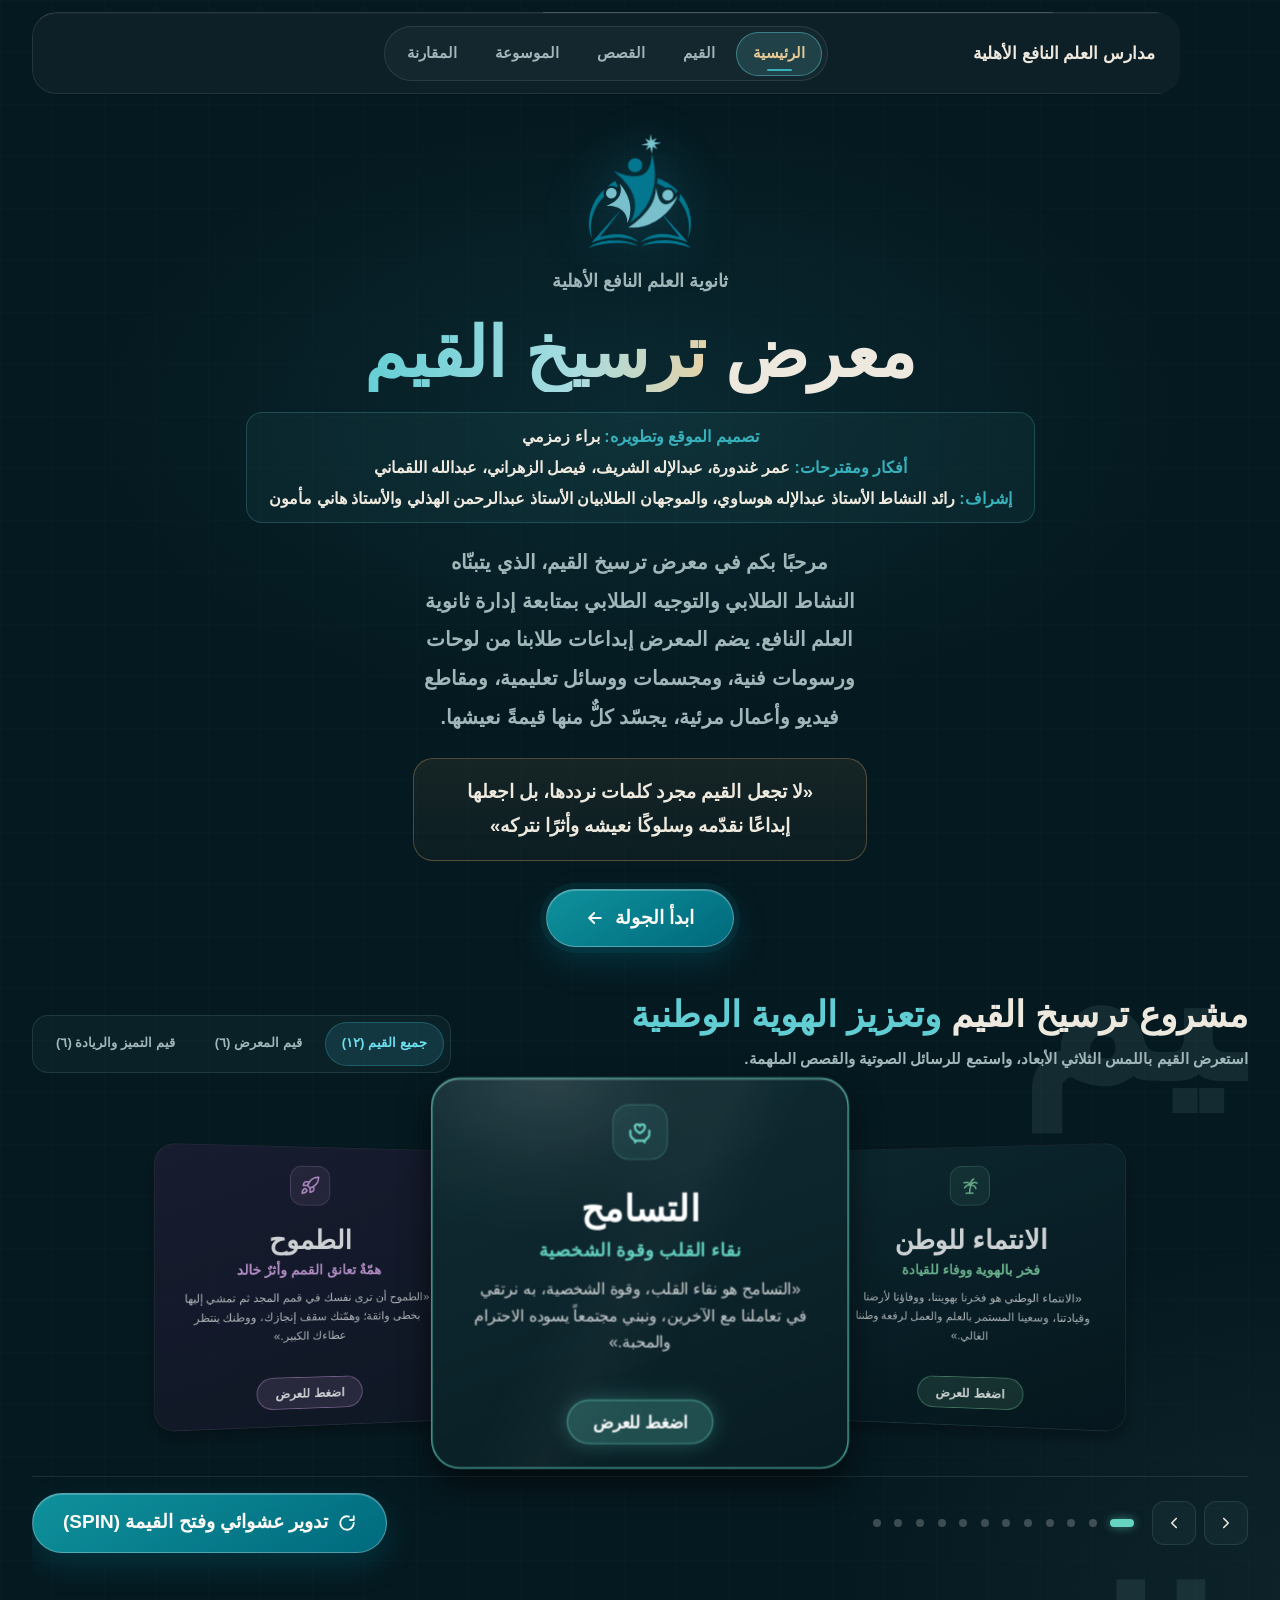
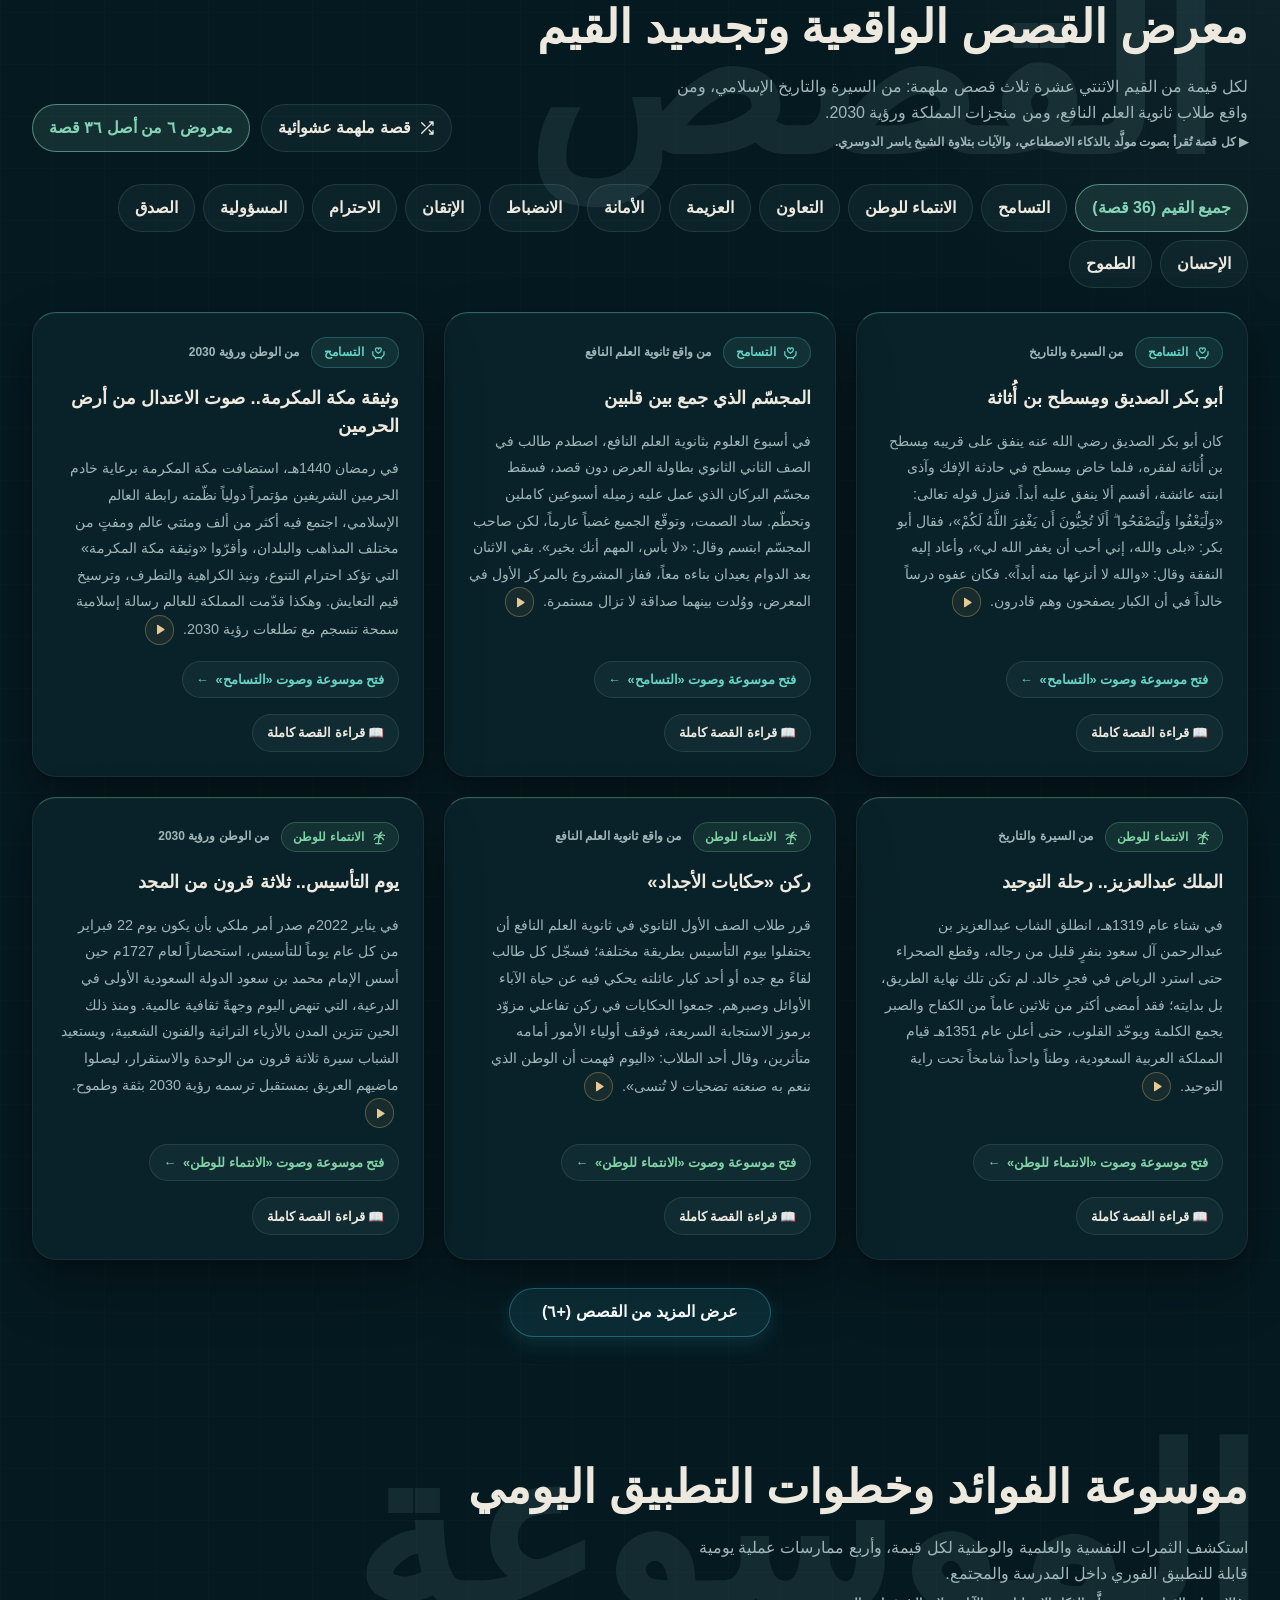
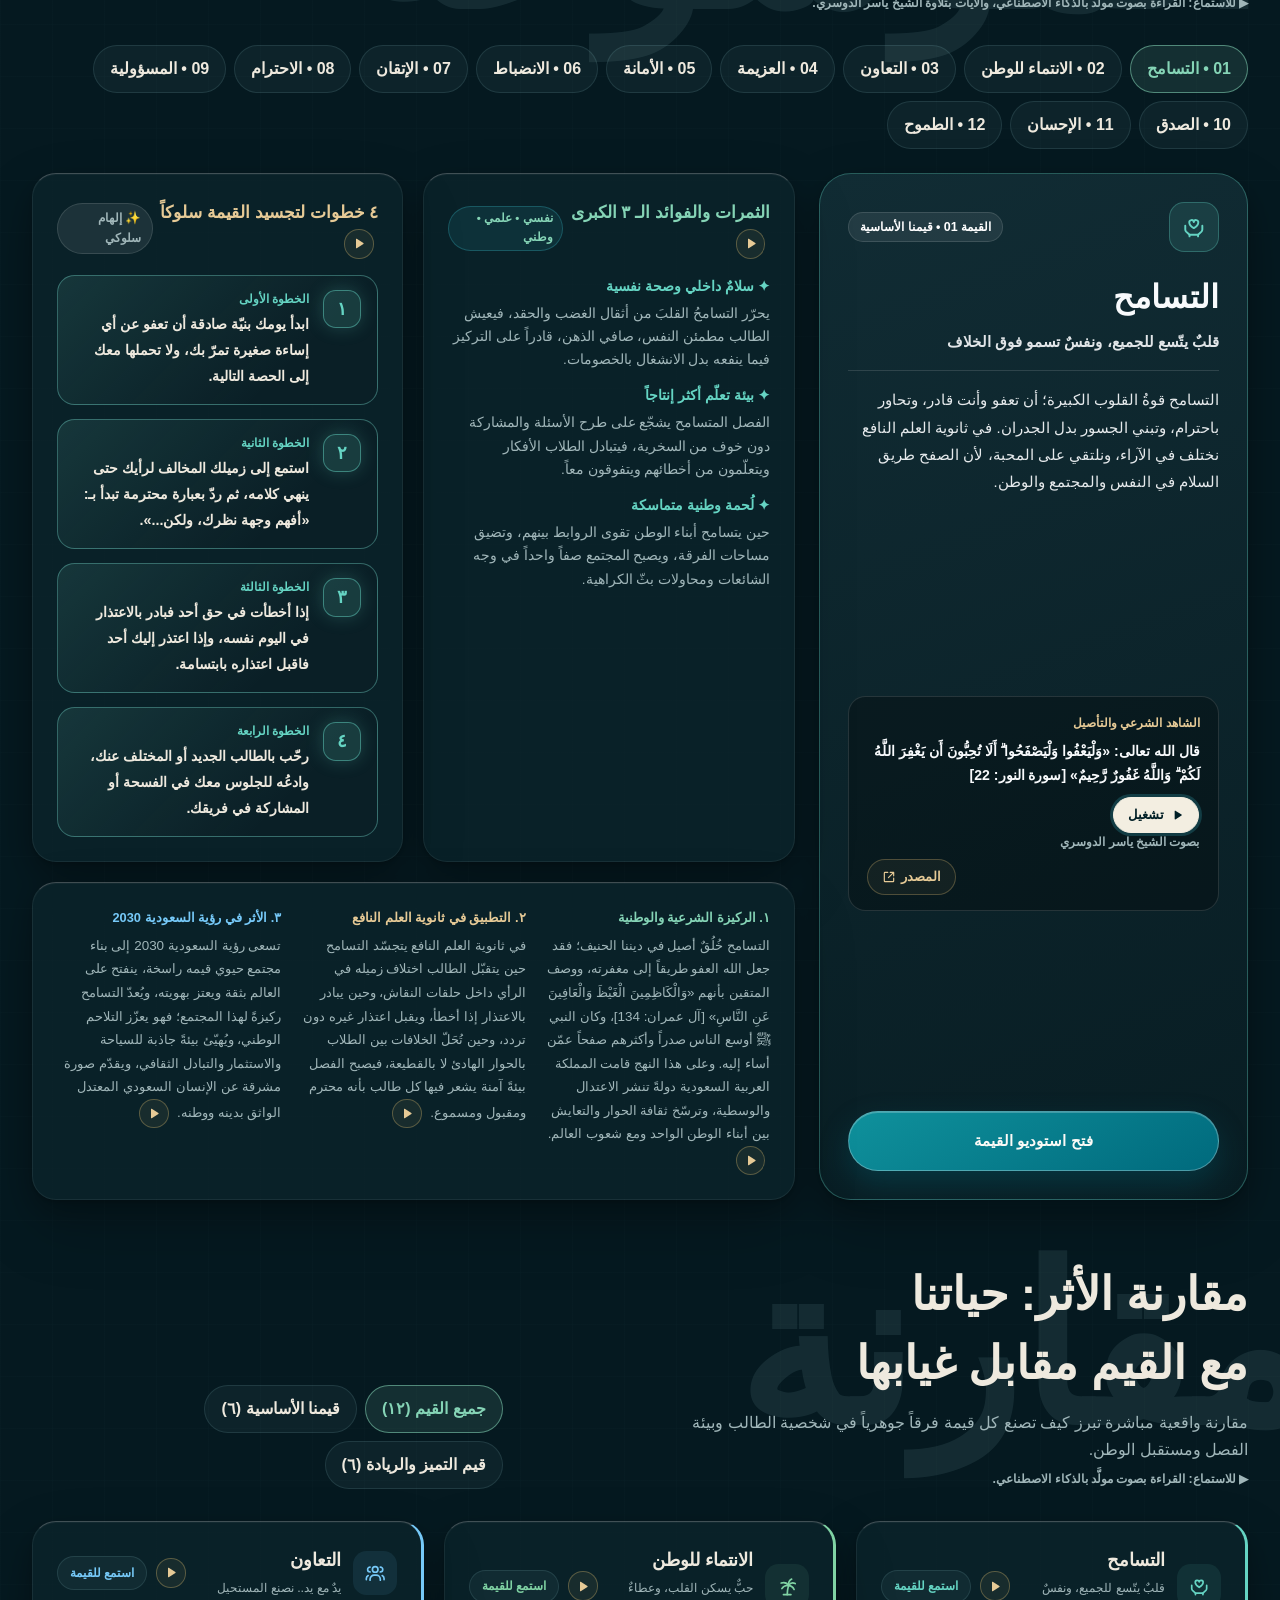
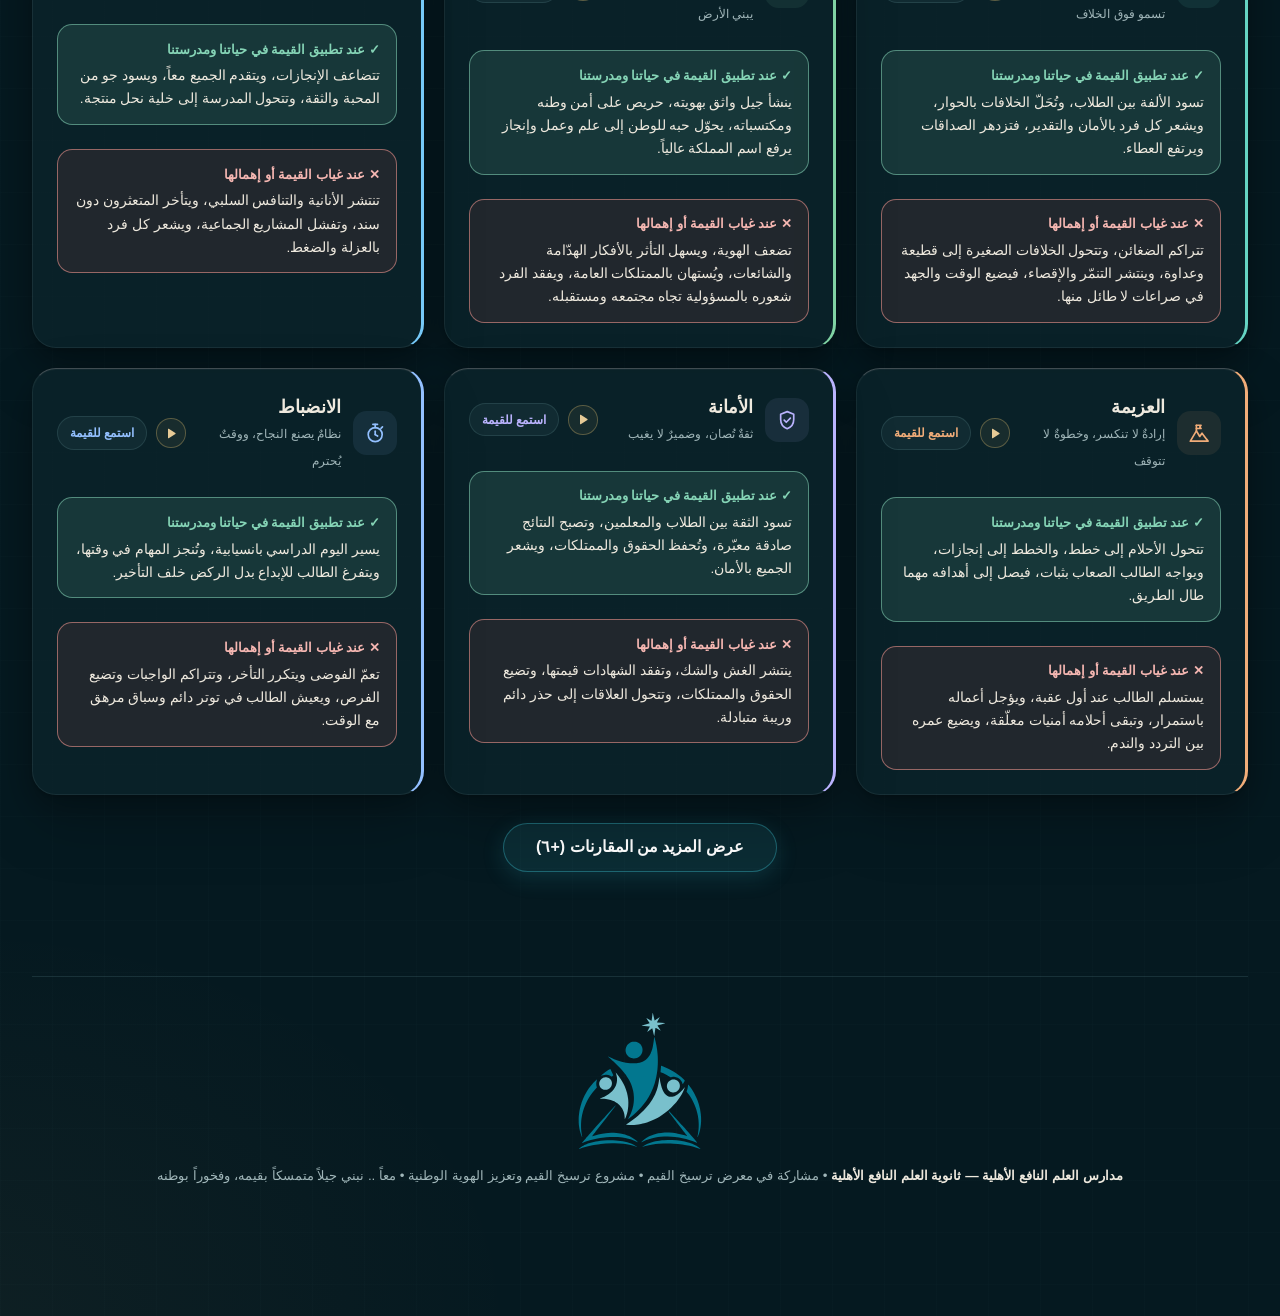
==== commit 986d8f3e: "v5.13.2: lite motion only when measured, the logo drawing plays in lite too" ====
--- a/index.html
+++ b/index.html
@@ -14,8 +14,8 @@
   <meta name="mobile-web-app-capable" content="yes" />
   <meta name="format-detection" content="telephone=no, date=no, email=no, address=no" />
   <meta name="theme-color" content="#051920" />
-  <link rel="icon" type="image/svg+xml" href="./assets/school-emblem.svg?v=5.13.1" />
-  <link rel="icon" type="image/png" href="./assets/school-emblem.png?v=5.13.1" />
+  <link rel="icon" type="image/svg+xml" href="./assets/school-emblem.svg?v=5.13.2" />
+  <link rel="icon" type="image/png" href="./assets/school-emblem.png?v=5.13.2" />
   <link rel="apple-touch-icon" href="./icons/apple-touch-icon.png" />
   <link rel="manifest" href="./manifest.json" />
   <title>معرض ترسيخ القيم — ثانوية العلم النافع الأهلية</title>
@@ -26,11 +26,11 @@
 
   <!-- [Astra 6 xhigh] VisionOS Spatial Glassmorphism Architecture -->
   <!-- Device performance level (sets html[data-perf]) before the styles apply -->
-  <script src="./perf_tier.js?v=5.13.1"></script>
-  <link rel="stylesheet" href="./astra_visionos.css?v=5.13.1" />
-  <link rel="stylesheet" href="./stage3_astra_upgrade.css?v=5.13.1" />
+  <script src="./perf_tier.js?v=5.13.2"></script>
+  <link rel="stylesheet" href="./astra_visionos.css?v=5.13.2" />
+  <link rel="stylesheet" href="./stage3_astra_upgrade.css?v=5.13.2" />
   <!-- Scroll-linked motion (emblem flight, giant words, ring settle, page light) -->
-  <link rel="stylesheet" href="./motion_scroll.css?v=5.13.1" />
+  <link rel="stylesheet" href="./motion_scroll.css?v=5.13.2" />
 
   <!-- [Argon 4 Max 1.00] Harmonization & iPad Air 13 (1366x1024 @ 60Hz) Optical Bridge -->
   <style>
@@ -1289,7 +1289,7 @@
   <audio id="realAudioPlayer" preload="none"></audio>
 
   <!-- [Claude Opus 5.5 xhigh] Complete 12 Values & 36 Real Stories -->
-  <script src="./opus_content.js?v=5.13.1"></script>
+  <script src="./opus_content.js?v=5.13.2"></script>
   <!-- Older browsers (many classroom boards / smart TVs, Chrome < 80) cannot
        read the modern scripts below: the second line only parses in a modern
        browser, so ALM_LEGACY stays true elsewhere, and after each modern script
@@ -1297,18 +1297,18 @@
        (legacy/, built by tools/build-legacy.ps1) is loaded instead. -->
   <script>window.ALM_LEGACY = true;</script>
   <script>window.ALM_LEGACY = ({})?.x ?? false;</script>
-  <script>if (window.ALM_LEGACY) document.write('<script src="./legacy/polyfills.js?v=5.13.1"><\/script>');</script>
+  <script>if (window.ALM_LEGACY) document.write('<script src="./legacy/polyfills.js?v=5.13.2"><\/script>');</script>
   <!-- [Claude Fable 5.1] 60Hz Touch Physics, SPA Router, IndexedDB Audio & Studio -->
-  <script src="./fable_engine.js?v=5.13.1"></script>
-  <script>if (window.ALM_LEGACY) document.write('<script src="./legacy/fable_engine.js?v=5.13.1"><\/script>');</script>
+  <script src="./fable_engine.js?v=5.13.2"></script>
+  <script>if (window.ALM_LEGACY) document.write('<script src="./legacy/fable_engine.js?v=5.13.2"><\/script>');</script>
   <!-- [Shared Office Stage 3] HikmahStore, orbit dots, story reader, TTS & visitor book -->
-  <script src="./stage3_fable_upgrade.js?v=5.13.1"></script>
-  <script>if (window.ALM_LEGACY) document.write('<script src="./legacy/stage3_fable_upgrade.js?v=5.13.1"><\/script>');</script>
+  <script src="./stage3_fable_upgrade.js?v=5.13.2"></script>
+  <script>if (window.ALM_LEGACY) document.write('<script src="./legacy/stage3_fable_upgrade.js?v=5.13.2"><\/script>');</script>
   <!-- Exhibition kiosk layer for iPad Air 13": attract mode, wake lock, touch hardening -->
-  <script src="./exhibition_kiosk.js?v=5.13.1"></script>
-  <script>if (window.ALM_LEGACY) document.write('<script src="./legacy/exhibition_kiosk.js?v=5.13.1"><\/script>');</script>
+  <script src="./exhibition_kiosk.js?v=5.13.2"></script>
+  <script>if (window.ALM_LEGACY) document.write('<script src="./legacy/exhibition_kiosk.js?v=5.13.2"><\/script>');</script>
 
   <!-- Scroll-linked motion: written for older board browsers too (no legacy copy) -->
-  <script src="./motion_scroll.js?v=5.13.1"></script>
+  <script src="./motion_scroll.js?v=5.13.2"></script>
 </body>
 </html>
--- a/stage3_astra_upgrade.css
+++ b/stage3_astra_upgrade.css
@@ -2538,8 +2538,8 @@
  *     low    (entry-level phones, TVs, no GPU): also no glows, lighter
  *            shadows, shorter header fold, no staggered entrances.
  *     lite   (html[data-motion="lite"], below low, set only when a device
- *            still drops frames at low or draws without a GPU): nothing
- *            scrubbed with the scroll (motion_scroll.js / .css).
+ *            is measured still dropping frames at low): nothing scrubbed
+ *            with the scroll (motion_scroll.js / .css).
  *     The card ring itself is thinned out in fable_engine.js.
  * ========================================================================== */
 html:is([data-perf="medium"], [data-perf="low"]) .intro-glow {
--- a/motion_scroll.css
+++ b/motion_scroll.css
@@ -220,7 +220,9 @@
  * glint, and the emblem's glow comes last. Pure CSS from the first paint
  * (no script to wait for); the parts only move and fade, inside a 7.5rem
  * emblem. Light devices (boards): a little quicker, no glint, the glow
- * put on at the end in one step. Lite motion: the finished emblem, still.
+ * put on at the end in one step. Lite motion (always at the low level)
+ * draws it the same light way: it plays once on arrival and follows
+ * nothing on the scroll (v5.13.2; in v5.13.1 lite showed it still).
  * The section's other lines still rise in with introRise. */
 .intro-emblem.ie-draw {
   display: block;
@@ -353,12 +355,6 @@
 
 html[data-perf="low"] .ie-glint {
   display: none;
-}
-
-html[data-motion="lite"] .intro-emblem.ie-draw,
-html[data-motion="lite"] .ie-draw g {
-  --ma: none;
-  animation: none;
 }
 
 /* reduced-motion devices keep this motion, like the rest of the exhibit
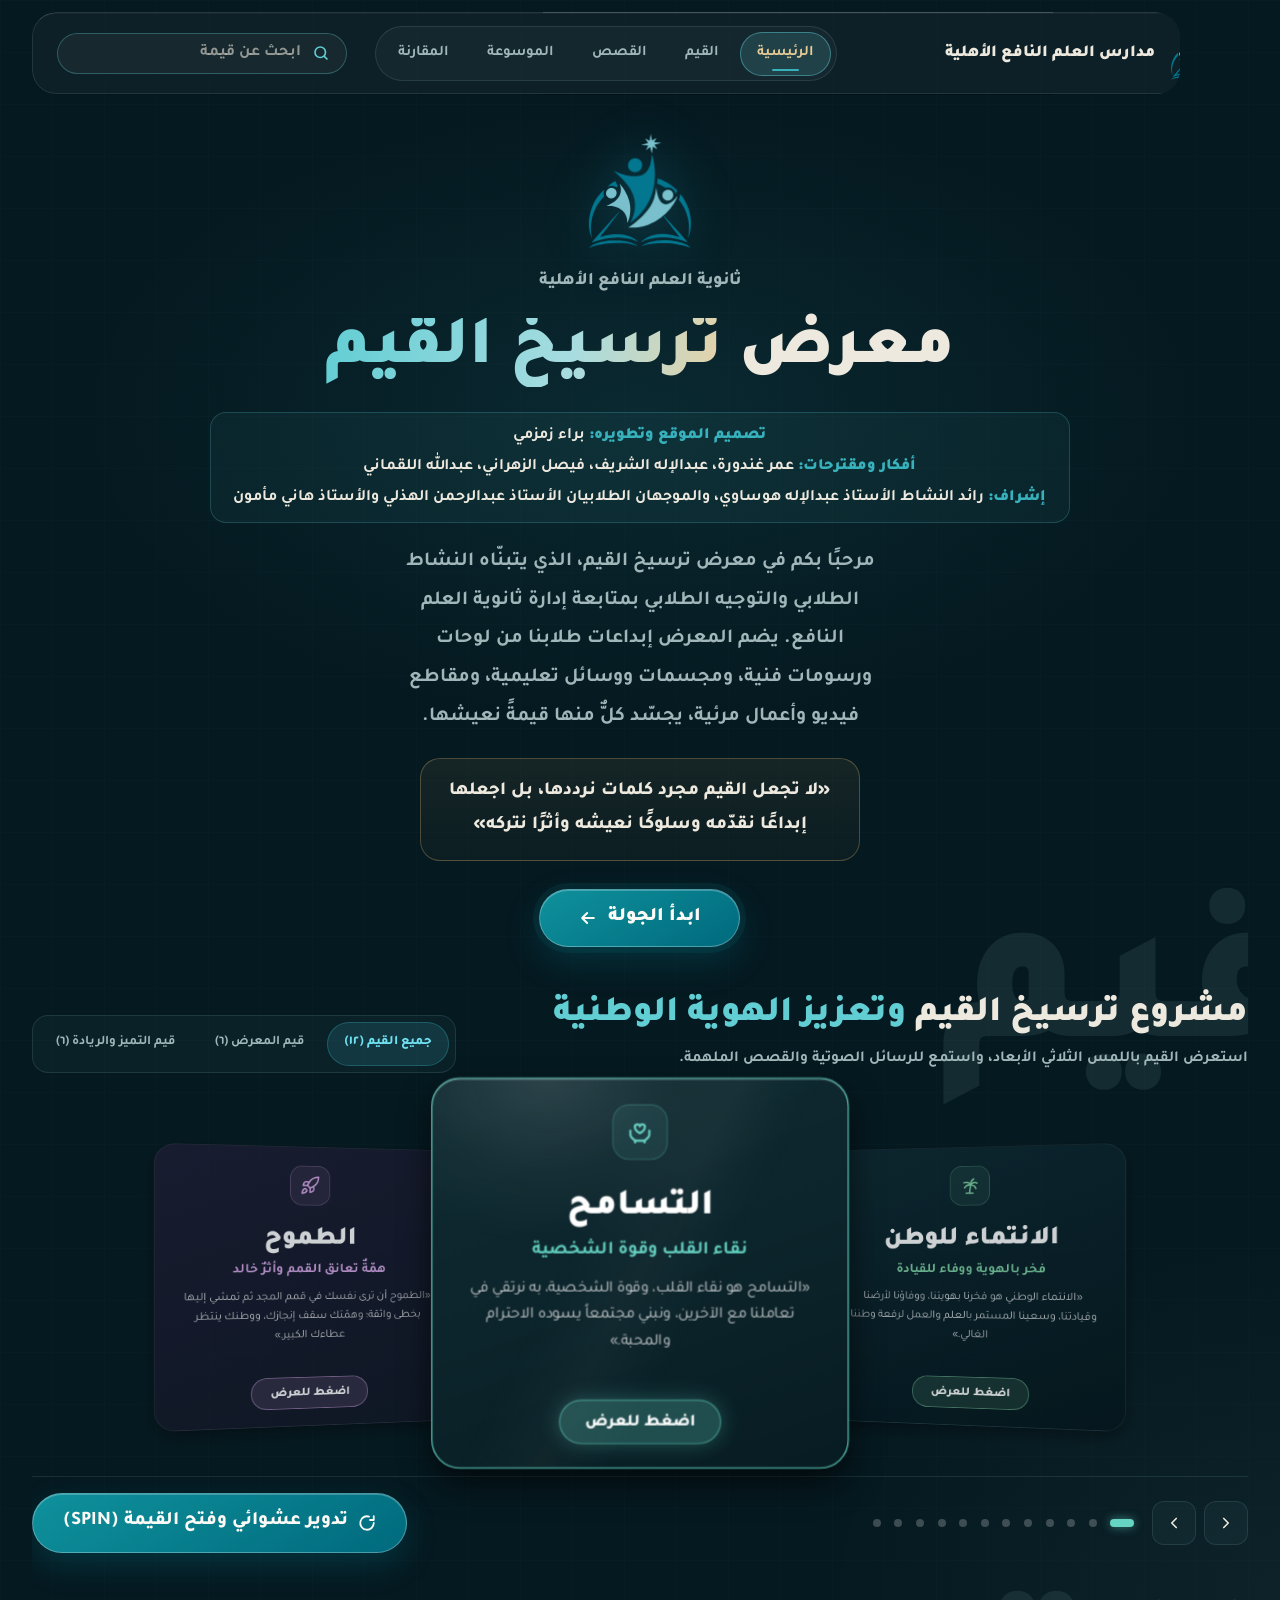
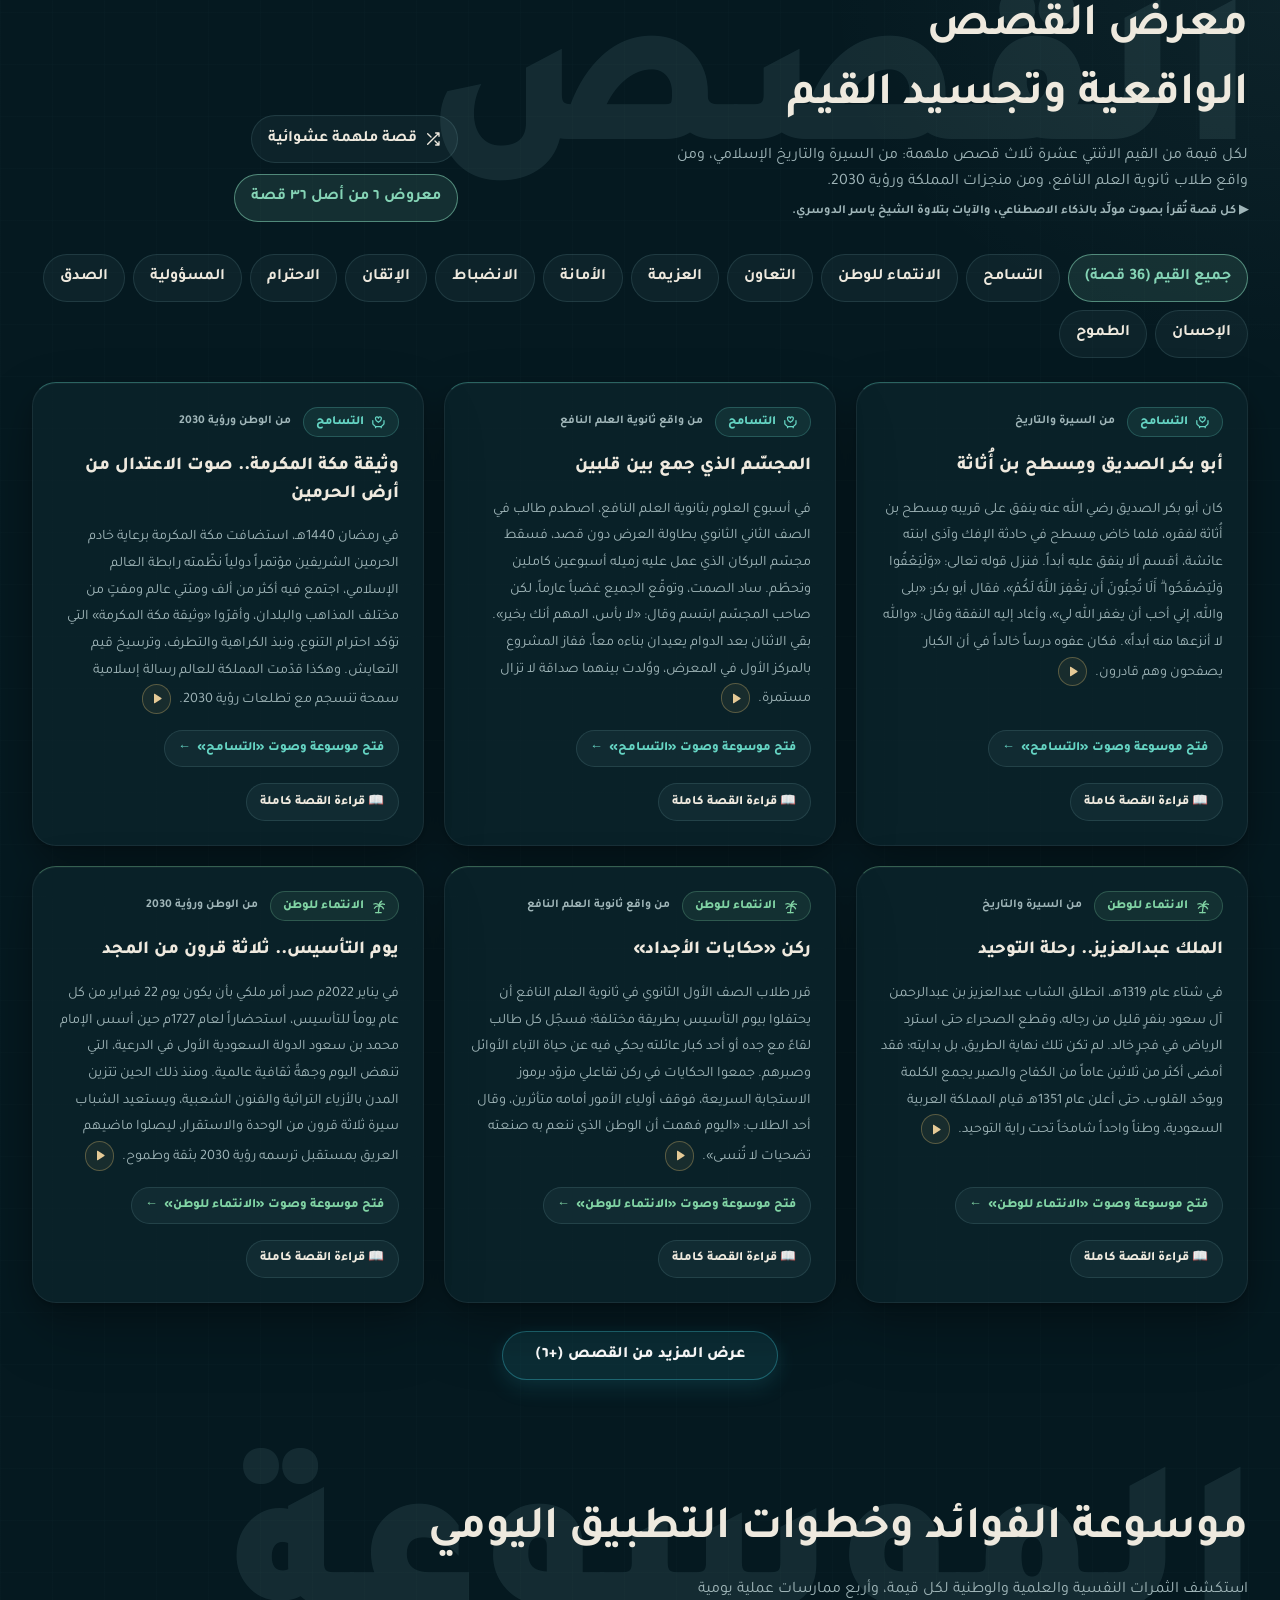
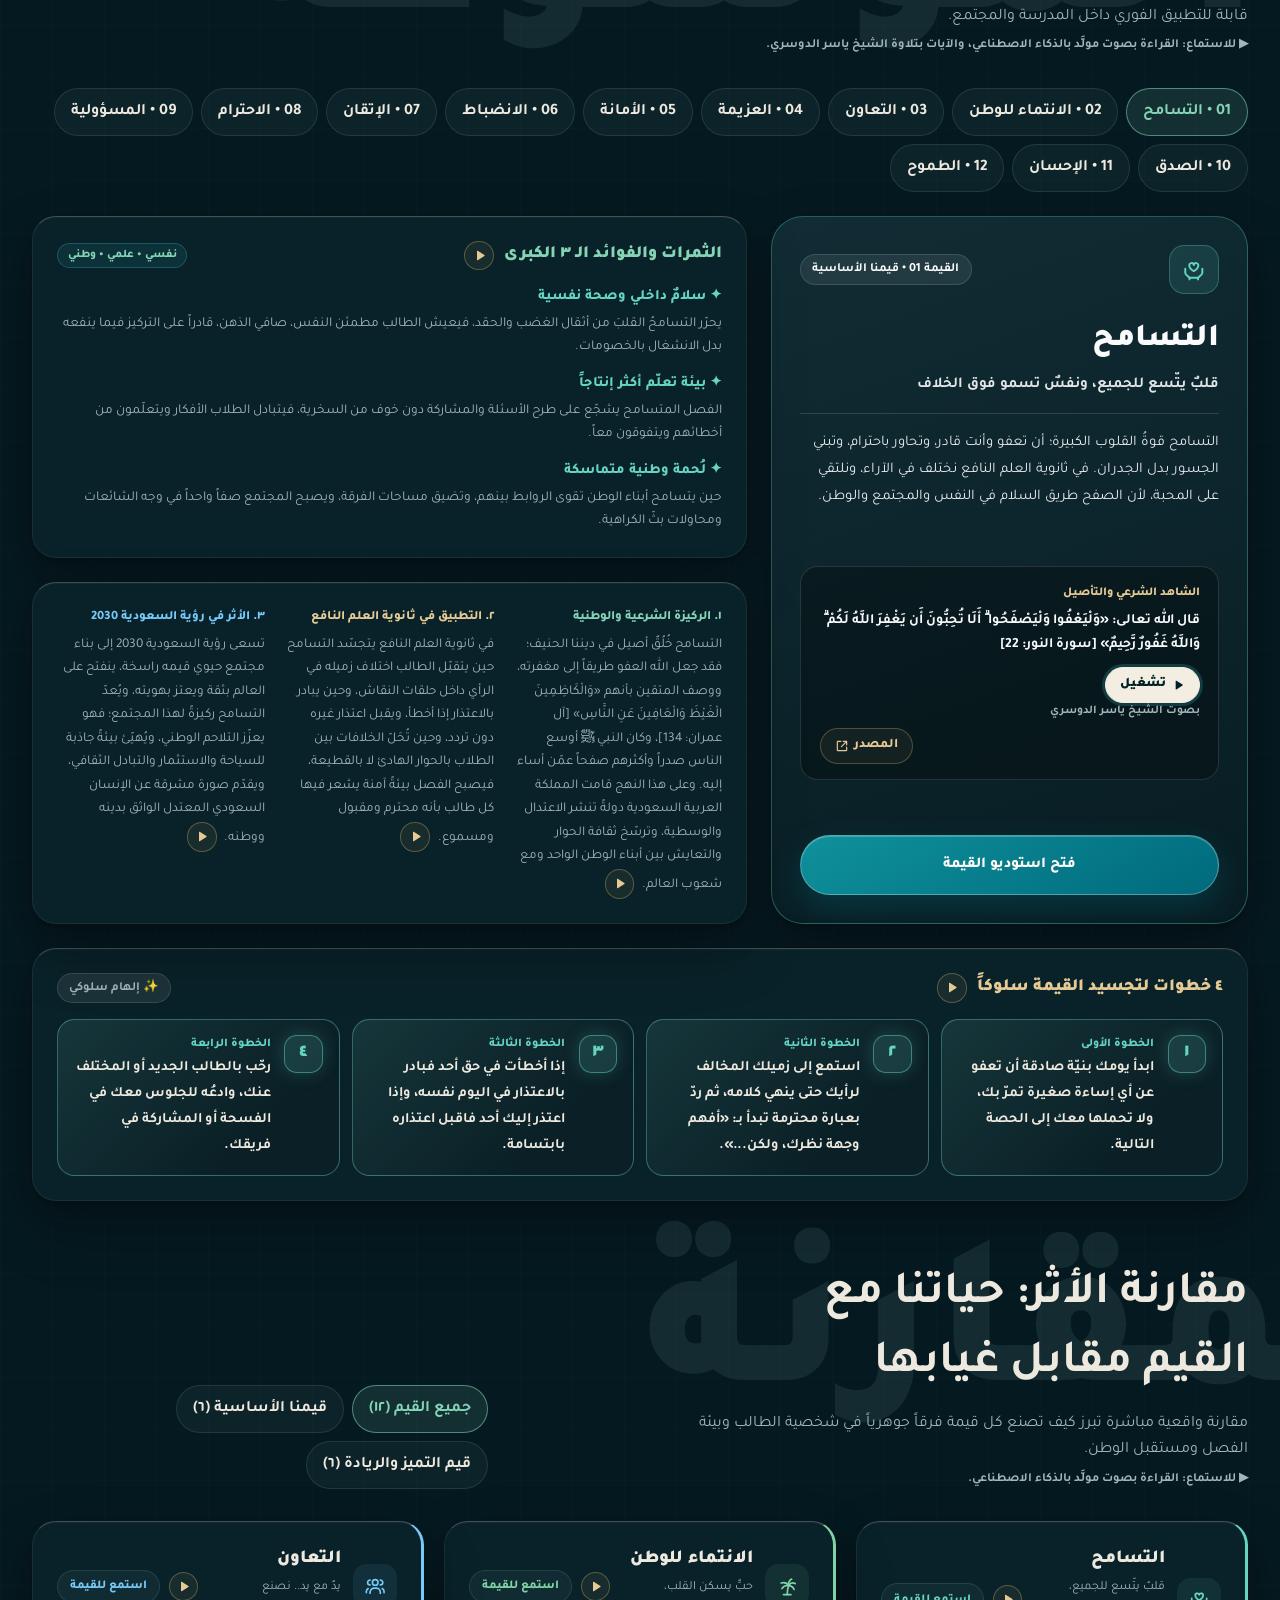
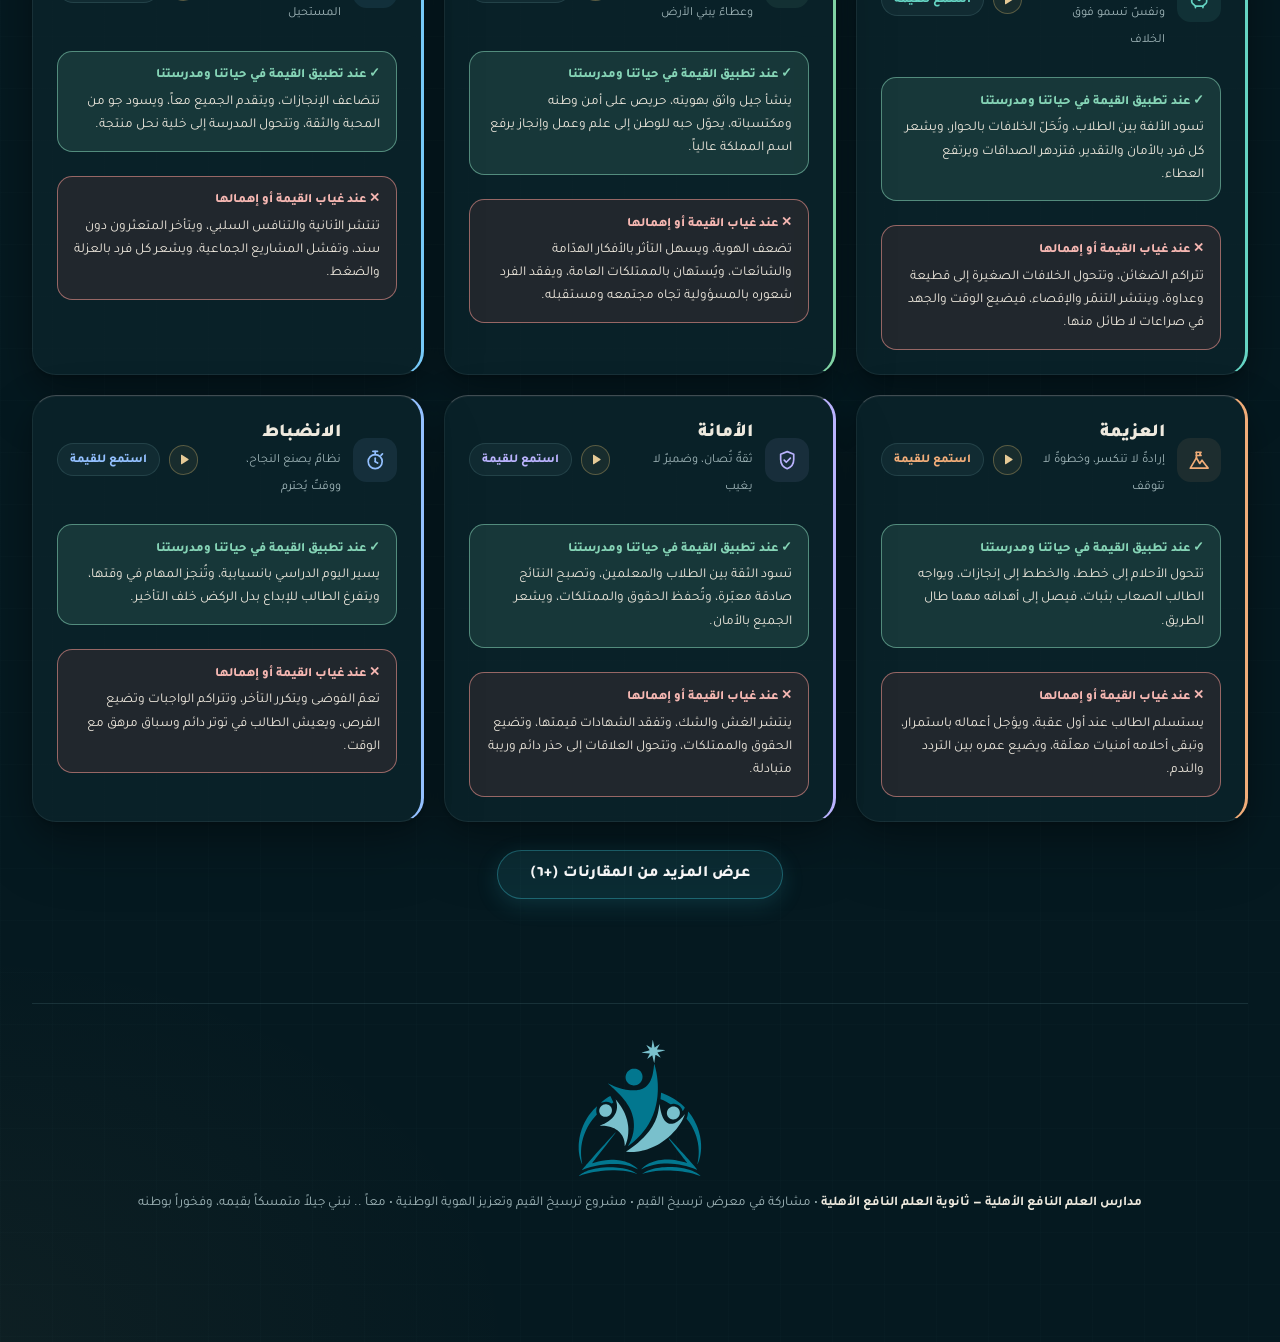
==== commit e7ad2c4c: "v5.13.3: Tajawal in the site, waiting screen, value search, the logo waits on every device, balanced" ====
--- a/index.html
+++ b/index.html
@@ -5,7 +5,7 @@
   <!-- Same policy as the Cloudflare headers (_headers), here so the GitHub and
        Firebase copies are covered too (a <meta> policy cannot hold
        frame-ancestors; the hosts that allow headers send that one). -->
-  <meta http-equiv="Content-Security-Policy" content="default-src 'self'; script-src 'self' 'unsafe-inline'; style-src 'self' 'unsafe-inline' https://fonts.googleapis.com; font-src 'self' https://fonts.gstatic.com; img-src 'self' data: blob:; media-src 'self' blob:; connect-src 'self'; manifest-src 'self'; object-src 'none'; base-uri 'self'; form-action 'none'" />
+  <meta http-equiv="Content-Security-Policy" content="default-src 'self'; script-src 'self' 'unsafe-inline'; style-src 'self' 'unsafe-inline'; font-src 'self'; img-src 'self' data: blob:; media-src 'self' blob:; connect-src 'self'; manifest-src 'self'; object-src 'none'; base-uri 'self'; form-action 'none'" />
   <meta name="referrer" content="strict-origin-when-cross-origin" />
   <meta name="viewport" content="width=device-width, initial-scale=1.0, viewport-fit=cover" />
   <meta name="apple-mobile-web-app-capable" content="yes" />
@@ -14,29 +14,50 @@
   <meta name="mobile-web-app-capable" content="yes" />
   <meta name="format-detection" content="telephone=no, date=no, email=no, address=no" />
   <meta name="theme-color" content="#051920" />
-  <link rel="icon" type="image/svg+xml" href="./assets/school-emblem.svg?v=5.13.2" />
-  <link rel="icon" type="image/png" href="./assets/school-emblem.png?v=5.13.2" />
+  <link rel="icon" type="image/svg+xml" href="./assets/school-emblem.svg?v=5.13.3" />
+  <link rel="icon" type="image/png" href="./assets/school-emblem.png?v=5.13.3" />
   <link rel="apple-touch-icon" href="./icons/apple-touch-icon.png" />
   <link rel="manifest" href="./manifest.json" />
   <title>معرض ترسيخ القيم — ثانوية العلم النافع الأهلية</title>
 
-  <link rel="preconnect" href="https://fonts.googleapis.com" />
-  <link rel="preconnect" href="https://fonts.gstatic.com" crossorigin />
-  <link href="https://fonts.googleapis.com/css2?family=Cairo:wght@400;500;600;700;800;900&display=swap" rel="stylesheet" />
+  <!-- The identity font, Tajawal, kept in the site itself (assets/fonts, SIL
+       Open Font License, OFL.txt there): no call to Google Fonts, so it opens
+       quicker and still shows its letters without internet (v5.13.3; Cairo
+       from Google Fonts before). The first screen's four Arabic weights load
+       first. -->
+  <link rel="preload" href="./assets/fonts/tajawal-400-arabic.woff2" as="font" type="font/woff2" crossorigin />
+  <link rel="preload" href="./assets/fonts/tajawal-700-arabic.woff2" as="font" type="font/woff2" crossorigin />
+  <link rel="preload" href="./assets/fonts/tajawal-800-arabic.woff2" as="font" type="font/woff2" crossorigin />
+  <link rel="preload" href="./assets/fonts/tajawal-900-arabic.woff2" as="font" type="font/woff2" crossorigin />
 
   <!-- [Astra 6 xhigh] VisionOS Spatial Glassmorphism Architecture -->
   <!-- Device performance level (sets html[data-perf]) before the styles apply -->
-  <script src="./perf_tier.js?v=5.13.2"></script>
-  <link rel="stylesheet" href="./astra_visionos.css?v=5.13.2" />
-  <link rel="stylesheet" href="./stage3_astra_upgrade.css?v=5.13.2" />
+  <script src="./perf_tier.js?v=5.13.3"></script>
+  <link rel="stylesheet" href="./astra_visionos.css?v=5.13.3" />
+  <link rel="stylesheet" href="./stage3_astra_upgrade.css?v=5.13.3" />
   <!-- Scroll-linked motion (emblem flight, giant words, ring settle, page light) -->
-  <link rel="stylesheet" href="./motion_scroll.css?v=5.13.2" />
+  <link rel="stylesheet" href="./motion_scroll.css?v=5.13.3" />
 
   <!-- [Argon 4 Max 1.00] Harmonization & iPad Air 13 (1366x1024 @ 60Hz) Optical Bridge -->
   <style>
+    /* Tajawal comes in 400 / 500 / 700 / 800 / 900: the 600 and 650 used
+       here show as 700, 750 as 800. Each weight is split like Google Fonts
+       serves it (Arabic letters / Latin letters and digits); a browser only
+       fetches the parts and weights a page actually shows. */
+    @font-face { font-family: 'Tajawal'; font-style: normal; font-weight: 400; font-display: swap; src: url('./assets/fonts/tajawal-400-arabic.woff2') format('woff2'); unicode-range: U+0600-06FF, U+0750-077F, U+0870-0891, U+0897-08E1, U+08E3-08FF, U+200C-200E, U+2010-2011, U+204F, U+2E41, U+FB50-FDFF, U+FE70-FE74, U+FE76-FEFC; }
+    @font-face { font-family: 'Tajawal'; font-style: normal; font-weight: 400; font-display: swap; src: url('./assets/fonts/tajawal-400-latin.woff2') format('woff2'); unicode-range: U+0000-00FF, U+0131, U+0152-0153, U+02BB-02BC, U+02C6, U+02DA, U+02DC, U+0304, U+0308, U+0329, U+2000-206F, U+20AC, U+2122, U+2191, U+2193, U+2212, U+2215, U+FEFF, U+FFFD; }
+    @font-face { font-family: 'Tajawal'; font-style: normal; font-weight: 500; font-display: swap; src: url('./assets/fonts/tajawal-500-arabic.woff2') format('woff2'); unicode-range: U+0600-06FF, U+0750-077F, U+0870-0891, U+0897-08E1, U+08E3-08FF, U+200C-200E, U+2010-2011, U+204F, U+2E41, U+FB50-FDFF, U+FE70-FE74, U+FE76-FEFC; }
+    @font-face { font-family: 'Tajawal'; font-style: normal; font-weight: 500; font-display: swap; src: url('./assets/fonts/tajawal-500-latin.woff2') format('woff2'); unicode-range: U+0000-00FF, U+0131, U+0152-0153, U+02BB-02BC, U+02C6, U+02DA, U+02DC, U+0304, U+0308, U+0329, U+2000-206F, U+20AC, U+2122, U+2191, U+2193, U+2212, U+2215, U+FEFF, U+FFFD; }
+    @font-face { font-family: 'Tajawal'; font-style: normal; font-weight: 700; font-display: swap; src: url('./assets/fonts/tajawal-700-arabic.woff2') format('woff2'); unicode-range: U+0600-06FF, U+0750-077F, U+0870-0891, U+0897-08E1, U+08E3-08FF, U+200C-200E, U+2010-2011, U+204F, U+2E41, U+FB50-FDFF, U+FE70-FE74, U+FE76-FEFC; }
+    @font-face { font-family: 'Tajawal'; font-style: normal; font-weight: 700; font-display: swap; src: url('./assets/fonts/tajawal-700-latin.woff2') format('woff2'); unicode-range: U+0000-00FF, U+0131, U+0152-0153, U+02BB-02BC, U+02C6, U+02DA, U+02DC, U+0304, U+0308, U+0329, U+2000-206F, U+20AC, U+2122, U+2191, U+2193, U+2212, U+2215, U+FEFF, U+FFFD; }
+    @font-face { font-family: 'Tajawal'; font-style: normal; font-weight: 800; font-display: swap; src: url('./assets/fonts/tajawal-800-arabic.woff2') format('woff2'); unicode-range: U+0600-06FF, U+0750-077F, U+0870-0891, U+0897-08E1, U+08E3-08FF, U+200C-200E, U+2010-2011, U+204F, U+2E41, U+FB50-FDFF, U+FE70-FE74, U+FE76-FEFC; }
+    @font-face { font-family: 'Tajawal'; font-style: normal; font-weight: 800; font-display: swap; src: url('./assets/fonts/tajawal-800-latin.woff2') format('woff2'); unicode-range: U+0000-00FF, U+0131, U+0152-0153, U+02BB-02BC, U+02C6, U+02DA, U+02DC, U+0304, U+0308, U+0329, U+2000-206F, U+20AC, U+2122, U+2191, U+2193, U+2212, U+2215, U+FEFF, U+FFFD; }
+    @font-face { font-family: 'Tajawal'; font-style: normal; font-weight: 900; font-display: swap; src: url('./assets/fonts/tajawal-900-arabic.woff2') format('woff2'); unicode-range: U+0600-06FF, U+0750-077F, U+0870-0891, U+0897-08E1, U+08E3-08FF, U+200C-200E, U+2010-2011, U+204F, U+2E41, U+FB50-FDFF, U+FE70-FE74, U+FE76-FEFC; }
+    @font-face { font-family: 'Tajawal'; font-style: normal; font-weight: 900; font-display: swap; src: url('./assets/fonts/tajawal-900-latin.woff2') format('woff2'); unicode-range: U+0000-00FF, U+0131, U+0152-0153, U+02BB-02BC, U+02C6, U+02DA, U+02DC, U+0304, U+0308, U+0329, U+2000-206F, U+20AC, U+2122, U+2191, U+2193, U+2212, U+2215, U+FEFF, U+FFFD; }
+
     :root {
-      --font-ui: 'Cairo', -apple-system, BlinkMacSystemFont, 'SF Pro Arabic', sans-serif;
-      --font-reading: 'Cairo', -apple-system, BlinkMacSystemFont, sans-serif;
+      --font-ui: 'Tajawal', -apple-system, BlinkMacSystemFont, 'SF Pro Arabic', sans-serif;
+      --font-reading: 'Tajawal', -apple-system, BlinkMacSystemFont, sans-serif;
     }
 
     html,
@@ -549,6 +570,8 @@
       grid-template-columns: minmax(18rem, 0.36fr) minmax(0, 0.64fr);
       gap: 1.5rem;
       align-items: stretch;
+      /* on wide screens stage3_astra_upgrade.css rearranges this grid so its
+         cards pair up with near-equal lengths (v5.13.3) */
     }
 
     .encyc-hero-card {
@@ -1224,7 +1247,7 @@
             <ul id="modalStepsList" class="studio-list"></ul>
           </div>
 
-          <div class="studio-story-card" style="justify-content: space-between; gap: 0.75rem;">
+          <div class="studio-story-card" style="gap: 0.75rem;">
             <div class="ra-head" style="font-size: 0.9rem; font-weight: 900; color: var(--text-accent);">الأثر بين حضور القيمة وغيابها: <span class="ra-slot" data-ra-btn></span></div>
             <div class="comp-box comp-box-pos">
               <div class="comp-box-label">✓ عند تطبيق القيمة:</div>
@@ -1289,7 +1312,7 @@
   <audio id="realAudioPlayer" preload="none"></audio>
 
   <!-- [Claude Opus 5.5 xhigh] Complete 12 Values & 36 Real Stories -->
-  <script src="./opus_content.js?v=5.13.2"></script>
+  <script src="./opus_content.js?v=5.13.3"></script>
   <!-- Older browsers (many classroom boards / smart TVs, Chrome < 80) cannot
        read the modern scripts below: the second line only parses in a modern
        browser, so ALM_LEGACY stays true elsewhere, and after each modern script
@@ -1297,18 +1320,18 @@
        (legacy/, built by tools/build-legacy.ps1) is loaded instead. -->
   <script>window.ALM_LEGACY = true;</script>
   <script>window.ALM_LEGACY = ({})?.x ?? false;</script>
-  <script>if (window.ALM_LEGACY) document.write('<script src="./legacy/polyfills.js?v=5.13.2"><\/script>');</script>
+  <script>if (window.ALM_LEGACY) document.write('<script src="./legacy/polyfills.js?v=5.13.3"><\/script>');</script>
   <!-- [Claude Fable 5.1] 60Hz Touch Physics, SPA Router, IndexedDB Audio & Studio -->
-  <script src="./fable_engine.js?v=5.13.2"></script>
-  <script>if (window.ALM_LEGACY) document.write('<script src="./legacy/fable_engine.js?v=5.13.2"><\/script>');</script>
+  <script src="./fable_engine.js?v=5.13.3"></script>
+  <script>if (window.ALM_LEGACY) document.write('<script src="./legacy/fable_engine.js?v=5.13.3"><\/script>');</script>
   <!-- [Shared Office Stage 3] HikmahStore, orbit dots, story reader, TTS & visitor book -->
-  <script src="./stage3_fable_upgrade.js?v=5.13.2"></script>
-  <script>if (window.ALM_LEGACY) document.write('<script src="./legacy/stage3_fable_upgrade.js?v=5.13.2"><\/script>');</script>
+  <script src="./stage3_fable_upgrade.js?v=5.13.3"></script>
+  <script>if (window.ALM_LEGACY) document.write('<script src="./legacy/stage3_fable_upgrade.js?v=5.13.3"><\/script>');</script>
   <!-- Exhibition kiosk layer for iPad Air 13": attract mode, wake lock, touch hardening -->
-  <script src="./exhibition_kiosk.js?v=5.13.2"></script>
-  <script>if (window.ALM_LEGACY) document.write('<script src="./legacy/exhibition_kiosk.js?v=5.13.2"><\/script>');</script>
+  <script src="./exhibition_kiosk.js?v=5.13.3"></script>
+  <script>if (window.ALM_LEGACY) document.write('<script src="./legacy/exhibition_kiosk.js?v=5.13.3"><\/script>');</script>
 
   <!-- Scroll-linked motion: written for older board browsers too (no legacy copy) -->
-  <script src="./motion_scroll.js?v=5.13.2"></script>
+  <script src="./motion_scroll.js?v=5.13.3"></script>
 </body>
 </html>
--- a/stage3_astra_upgrade.css
+++ b/stage3_astra_upgrade.css
@@ -758,6 +758,96 @@
   justify-content: space-between;
 }
 
+/* Cards side by side, balanced (v5.13.3). Stretched to the tallest card
+ * beside them, cards showed big empty bands (the owner asked why: ~180px
+ * under the benefits, the «with / without» boxes pulled apart, ~200px inside
+ * the encyclopedia's value card); left at their own heights, the rows went
+ * ragged. So on wide screens the four steps lie in one row of four across
+ * the full width, and the cards above them pair up with near-equal lengths
+ * (measured on all twelve values: within ~50px) and stretch to match; the
+ * «with / without» card's two boxes share the extra height. The story cards
+ * keep their equal heights (their «read» buttons line up on purpose).
+ * Under 1024px everything stacks in one column, as before. Selectors carry
+ * an id: index.html's own <style> (loaded later) sets these grids too. */
+@media (min-width: 1024px) {
+  /* the value window: benefits | with / without, then the steps */
+  #studioModal .studio-3col-grid:not(#modalExamplesGrid) {
+    grid-template-columns: repeat(2, minmax(0, 1fr));
+    grid-template-areas:
+      "benefits comp"
+      "steps steps";
+    align-items: stretch;
+  }
+
+  #studioModal .studio-3col-grid:not(#modalExamplesGrid) > :nth-child(1) {
+    grid-area: benefits;
+  }
+
+  #studioModal .studio-3col-grid:not(#modalExamplesGrid) > :nth-child(2) {
+    grid-area: steps;
+  }
+
+  #studioModal .studio-3col-grid:not(#modalExamplesGrid) > :nth-child(3) {
+    grid-area: comp;
+  }
+
+  #studioModal .studio-3col-grid:not(#modalExamplesGrid) .comp-box {
+    flex: 1 1 auto;
+  }
+
+  /* when the benefits card is the shorter one (up to ~57px), its three
+   * items share the difference instead of leaving a band at the bottom */
+  #studioModal #modalBenefitsList {
+    flex: 1 1 auto;
+    display: flex;
+    flex-direction: column;
+    justify-content: space-between;
+  }
+
+  /* the four steps side by side (value window and encyclopedia) */
+  #modalStepsList.exhibit-steps-list,
+  #encycStepsList.exhibit-steps-list {
+    display: grid;
+    grid-template-columns: repeat(4, minmax(0, 1fr));
+    gap: 0.75rem;
+  }
+
+  /* the encyclopedia: the value card beside the benefits and the three
+   * pillars, then the steps (older browsers without display: contents keep
+   * the previous layout) */
+  @supports (display: contents) {
+    #encyclopedia-section .encyc-grid-shell {
+      grid-template-columns: minmax(18rem, 0.4fr) minmax(0, 0.6fr);
+      grid-template-areas:
+        "hero benefits"
+        "hero pillars"
+        "steps steps";
+      align-items: stretch;
+    }
+
+    #encyclopedia-section .encyc-right-stack,
+    #encyclopedia-section .encyc-two-cols {
+      display: contents;
+    }
+
+    #encyclopedia-section #encycMainCard {
+      grid-area: hero;
+    }
+
+    #encyclopedia-section .encyc-two-cols > :nth-child(1) {
+      grid-area: benefits;
+    }
+
+    #encyclopedia-section .encyc-two-cols > :nth-child(2) {
+      grid-area: steps;
+    }
+
+    #encyclopedia-section .encyc-right-stack > .surface-card {
+      grid-area: pillars;
+    }
+  }
+}
+
 /* Immersive Story Reader Pedagogical Takeaway Card */
 .reader-insight-card {
   margin: 0 max(1.5rem, calc((100% - 46rem) / 2)) 1.5rem;
@@ -1518,8 +1608,8 @@
 
 /* ==========================================================================
  * 11. EXHIBITION KIOSK · iPad Air 13" (M2) — 1366×1024 landscape / 1024×1366
- * Touch hardening for a shared iPad + the attract-mode hint
- * (behaviour lives in exhibition_kiosk.js).
+ * Touch hardening for a shared iPad + the waiting screen (11.1; the
+ * attract-mode hint is its fallback). Behaviour lives in exhibition_kiosk.js.
  * ========================================================================== */
 
 /* No double-tap zoom, no rubber-band bounce, no pull-to-refresh */
@@ -1606,6 +1696,391 @@
   50% { box-shadow: 0 0 0 12px rgba(55, 175, 191, 0.144), 0 18px 40px rgb(0 0 0 / 45%); }
 }
 
+/* --- 11.1 The waiting screen (v5.13.3) -----------------------------------
+ * While nobody touches the board, a full-screen showcase readable from
+ * across the room presents the twelve values one by one (7 s each): the
+ * value's icon, number and group, its name very large (one line; a long
+ * name shrinks to fit), its short line, and its colour as a soft glow;
+ * twelve dots, the current one filling. A touch opens the value on screen.
+ * Built and run by exhibition_kiosk.js (it replaces the hint above, which
+ * stays as the fallback). Only opacity / transform move; the light level
+ * (boards) drops the ring pulse, the glow fade and the gradient name.
+ * Physical offsets and plain fallbacks first, for the boards' older
+ * browsers (no inset / clamp / color-mix there). */
+.kiosk-show {
+  position: fixed;
+  top: 0;
+  right: 0;
+  bottom: 0;
+  left: 0;
+  z-index: 2147482000;
+  overflow: hidden;
+  display: grid;
+  grid-template-rows: auto 1fr auto;
+  justify-items: center;
+  padding: 3vh 4vw 4vh;
+  padding: clamp(1.25rem, 4vh, 3rem) clamp(1rem, 4vw, 3rem) clamp(1.25rem, 5vh, 3.5rem);
+  background: #051920;
+  color: #eee9de;
+  font-family: var(--font-ui);
+  text-align: center;
+  cursor: pointer;
+  -webkit-tap-highlight-color: transparent;
+  /* a swipe on it reaches exhibition_kiosk.js (it sends the screen away)
+   * instead of scrolling the page underneath */
+  touch-action: none;
+  opacity: 0;
+  visibility: hidden;
+  --mt: opacity 600ms ease, visibility 0s linear 600ms;
+  transition: var(--mt);
+}
+
+.kiosk-show.is-on {
+  opacity: 1;
+  visibility: visible;
+  --mt: opacity 700ms ease, visibility 0s;
+}
+
+html:has(.kiosk-show.is-on) {
+  scrollbar-width: none;
+}
+
+html:has(.kiosk-show.is-on)::-webkit-scrollbar {
+  display: none;
+}
+
+.ks-light,
+.ks-glow {
+  position: absolute;
+  pointer-events: none;
+}
+
+.ks-light {
+  top: 0;
+  right: 0;
+  bottom: 0;
+  left: 0;
+  background: radial-gradient(1200px 700px at 50% -10%, rgba(0, 130, 148, 0.22), transparent 65%);
+}
+
+.ks-glow {
+  top: -15%;
+  right: -15%;
+  bottom: -15%;
+  left: -15%;
+  opacity: 0;
+  background: radial-gradient(closest-side at 50% 50%, var(--c) 0%, transparent 100%);
+  --mt: opacity 1400ms ease;
+  transition: var(--mt);
+}
+
+.ks-glow.is-shown {
+  opacity: 0.26;
+}
+
+.ks-top {
+  position: relative;
+  display: flex;
+  align-items: center;
+}
+
+.ks-top img {
+  width: 3.4rem;
+  width: clamp(2.6rem, 4.2vw, 3.8rem);
+  height: auto;
+  margin-left: 0.9rem; /* the page is right-to-left: the gap to the name */
+  margin-inline-end: 0.9rem;
+}
+
+.ks-top div {
+  text-align: start;
+}
+
+.ks-top b {
+  display: block;
+  font-size: 1.3rem;
+  font-size: clamp(1rem, 1.6vw, 1.45rem);
+  font-weight: 800;
+}
+
+.ks-top span {
+  display: block;
+  font-size: 1rem;
+  font-size: clamp(0.85rem, 1.2vw, 1.1rem);
+  font-weight: 700;
+  color: #61ced4;
+}
+
+.ks-stage {
+  position: relative;
+  align-self: center;
+  display: grid;
+  justify-items: center;
+  grid-gap: 1rem;
+  gap: clamp(0.6rem, 1.6vh, 1.2rem);
+  max-width: 92vw;
+}
+
+.ks-stage > * {
+  --d: 0ms;
+  --mt: opacity 650ms cubic-bezier(0.22, 1, 0.36, 1) var(--d), transform 750ms cubic-bezier(0.22, 1, 0.36, 1) var(--d);
+  transition: var(--mt);
+}
+
+.ks-stage.is-out > * {
+  opacity: 0;
+  transform: translateY(-14px);
+  --mt: opacity 420ms ease, transform 420ms ease;
+}
+
+.ks-stage.is-pre > * {
+  opacity: 0;
+  transform: translateY(30px);
+  transition: none !important;
+}
+
+.ks-icon {
+  display: flex;
+  align-items: center;
+  justify-content: center;
+  width: 7rem;
+  height: 7rem;
+  width: clamp(5rem, 9vw, 8rem);
+  height: clamp(5rem, 9vw, 8rem);
+  border-radius: 50%;
+  color: var(--c);
+  border: 2px solid rgba(238, 233, 222, 0.3);
+  background: rgba(255, 255, 255, 0.04);
+  border: 2px solid color-mix(in srgb, var(--c) 55%, transparent);
+  background: color-mix(in srgb, var(--c) 10%, transparent);
+}
+
+.ks-icon svg {
+  width: 46%;
+  height: auto;
+}
+
+.ks-meta {
+  --d: 70ms;
+  font-size: 1.4rem;
+  font-size: clamp(1rem, 1.7vw, 1.6rem);
+  font-weight: 800;
+  color: var(--c);
+}
+
+.ks-name {
+  --d: 140ms;
+  margin: 0;
+  font-size: 11vw;
+  font-size: clamp(4.5rem, 12vw, 11rem);
+  font-weight: 900;
+  line-height: 1.12;
+  white-space: nowrap;
+  padding: 0.05em 0 0.12em;
+  color: #f3eee1;
+  background: linear-gradient(180deg, #f6f1e6 35%, var(--c) 140%);
+  -webkit-background-clip: text;
+  background-clip: text;
+  -webkit-text-fill-color: transparent;
+}
+
+.ks-sub {
+  --d: 220ms;
+  margin: 0;
+  max-width: 36ch;
+  font-size: 2rem;
+  font-size: clamp(1.25rem, 2.5vw, 2.3rem);
+  font-weight: 700;
+  line-height: 1.6;
+  color: #c3d3d1;
+  text-wrap: balance;
+}
+
+.ks-foot {
+  position: relative;
+  display: grid;
+  justify-items: center;
+  grid-gap: 1.2rem;
+  gap: clamp(0.9rem, 2.2vh, 1.4rem);
+}
+
+/* the two gestures side by side, said equally clearly: tap → the value on
+ * screen, swipe → the exhibit (stacked on narrow screens) */
+.ks-actions {
+  display: flex;
+  flex-wrap: wrap;
+  justify-content: center;
+  align-items: center;
+  margin: -0.5rem;
+}
+
+.ks-actions > .ks-cta {
+  margin: 0.5rem;
+}
+
+.ks-cta {
+  position: relative;
+  display: inline-flex;
+  align-items: center;
+  padding: 0.85rem 1.6rem;
+  border: 2px solid transparent;
+  border-radius: 999px;
+  font-size: 1.4rem;
+  font-size: clamp(1.05rem, 1.8vw, 1.6rem);
+  font-weight: 800;
+  color: #051920;
+  background: linear-gradient(150deg, #7fdde2 0%, #3fb6bf 100%);
+  box-shadow: inset 0 1px 0 rgba(255, 255, 255, 0.4), 0 14px 34px rgba(0, 106, 125, 0.35);
+}
+
+/* swipe: the same size and weight, outlined in the logo teal, ivory words */
+.ks-cta--swipe {
+  color: #eee9de;
+  background: rgba(97, 206, 212, 0.08);
+  border-color: rgba(97, 206, 212, 0.6);
+  box-shadow: none;
+}
+
+.ks-cta svg {
+  width: 1.5em;
+  height: 1.5em;
+  margin-left: 0.75rem;
+  margin-inline-end: 0.75rem;
+}
+
+/* the swipe arrows rise gently while the screen shows (not on the boards) */
+.ks-swipe-icon {
+  --ma: none;
+  animation: var(--ma);
+}
+
+.kiosk-show.is-on .ks-swipe-icon {
+  --ma: ksRise 1.6s ease-in-out infinite;
+}
+
+@keyframes ksRise {
+  0%, 100% { transform: translateY(3px); opacity: 0.75; }
+  50% { transform: translateY(-4px); opacity: 1; }
+}
+
+.ks-cta--tap::before {
+  content: '';
+  position: absolute;
+  top: -6px;
+  right: -6px;
+  bottom: -6px;
+  left: -6px;
+  border-radius: inherit;
+  border: 2px solid rgba(97, 206, 212, 0.55);
+  --ma: none;
+  animation: var(--ma);
+}
+
+/* the pulse runs only while the screen shows (an endless animation keeps the
+ * graphics chip drawing every frame, even under a hidden screen) */
+.kiosk-show.is-on .ks-cta--tap::before {
+  --ma: ksRing 2.6s ease-out infinite;
+}
+
+@keyframes ksRing {
+  from { transform: scale(1); opacity: 0.9; }
+  to { transform: scale(1.18, 1.5); opacity: 0; }
+}
+
+.ks-dots {
+  display: flex;
+  direction: rtl;
+}
+
+.ks-dots i {
+  position: relative;
+  overflow: hidden;
+  width: 0.6rem;
+  height: 0.6rem;
+  margin: 0 0.22rem;
+  border-radius: 999px;
+  background: rgba(238, 233, 222, 0.22);
+  --mt: width 400ms ease;
+  transition: var(--mt);
+}
+
+.ks-dots i.is-now {
+  width: 2.4rem;
+  background: rgba(238, 233, 222, 0.18);
+}
+
+.ks-dots i.is-now::after {
+  content: '';
+  position: absolute;
+  top: 0;
+  right: 0;
+  bottom: 0;
+  left: 0;
+  border-radius: inherit;
+  background: var(--c);
+  transform-origin: right;
+  --ma: none;
+  animation: var(--ma);
+}
+
+.kiosk-show.is-on .ks-dots i.is-now::after {
+  --ma: ksFill var(--slide, 7000ms) linear both;
+}
+
+@keyframes ksFill {
+  from { transform: scaleX(0); }
+  to { transform: scaleX(1); }
+}
+
+/* the light level (classroom boards): the same screen, lighter motion */
+html[data-perf="low"] .ks-glow,
+html[data-perf="low"] .ks-dots i {
+  --mt: none;
+}
+
+html[data-perf="low"] .kiosk-show .ks-cta--tap::before {
+  --ma: none;
+  display: none;
+}
+
+html[data-perf="low"] .kiosk-show .ks-swipe-icon {
+  --ma: none;
+}
+
+html[data-perf="low"] .ks-stage > * {
+  --mt: opacity 480ms ease var(--d), transform 520ms ease var(--d);
+}
+
+html[data-perf="low"] .ks-stage.is-out > * {
+  --mt: opacity 380ms ease, transform 380ms ease;
+}
+
+html[data-perf="low"] .ks-name {
+  background: none;
+  -webkit-text-fill-color: currentColor;
+}
+
+/* devices that ask for reduced motion keep it, like the rest of the exhibit
+ * (the global reduce rule in section 9 is undone the same way) */
+@media (prefers-reduced-motion: reduce) {
+  .kiosk-show,
+  .ks-glow,
+  .ks-stage > *,
+  .ks-dots i {
+    transition: var(--mt, none) !important;
+  }
+
+  .ks-stage.is-pre > * {
+    transition: none !important;
+  }
+
+  .ks-cta--tap::before,
+  .ks-swipe-icon,
+  .ks-dots i.is-now::after {
+    animation: var(--ma, none) !important;
+  }
+}
+
 /* ==========================================================================
  * 12. SECTION BAR — in the header at the top, floating at the bottom on scroll
  * ========================================================================== */
@@ -1687,6 +2162,20 @@
   .top-nav {
     position: sticky;
     inset-block-start: max(0.75rem, env(safe-area-inset-top, 0px));
+  }
+}
+
+/* Phones too (v5.13.3; astra_visionos.css unpins the header under 640px, so
+ * the logo pill scrolled away and the page showed the school logo twice on
+ * the first screen, in the header and in the middle). Pinned, it folds to
+ * its logo pill as soon as the page moves, like on the big screens: the
+ * header logo waits for the emblem and catches it (motion_scroll.js), and
+ * the section bar's jumps land under the pill (headerRoom reads this). */
+@media (max-width: 640px) {
+  .top-nav {
+    position: sticky;
+    top: 0.5rem;
+    inset-block-start: max(0.5rem, env(safe-area-inset-top, 0px));
   }
 }
 
@@ -1789,10 +2278,23 @@
     margin-inline: 0;
   }
 
-  .top-nav .fs-btn {
+  .top-nav .fs-btn,
+  .top-nav .nav-tools {
     grid-area: fs;
     justify-self: end;
   }
+}
+
+/* the header's end (exhibition_kiosk.js): «ابحث عن قيمة» and, on boards,
+ * the fullscreen button beside it (at the very end) */
+.top-nav .nav-tools {
+  display: flex;
+  align-items: center;
+  gap: 0.5rem;
+}
+
+.top-nav .nav-tools:empty {
+  display: none;
 }
 
 @media (min-width: 1000px) {
@@ -3431,6 +3933,209 @@
   }
 }
 
+/* --- 22.1 «ابحث عن قيمة» (v5.13.3): a field in the header's end, stretched
+ *     toward the middle (up to the section bar); results drop from under it
+ *     only once something is typed; choosing opens the value's window
+ *     (exhibition_kiosk.js). Big screens only. */
+@media (min-width: 1000px) {
+  /* the end column takes its share of the row, so the field can reach in
+     toward the bar (the fullscreen button keeps the very end) */
+  .top-nav .nav-tools {
+    justify-self: stretch;
+    margin-inline-start: 0.75rem; /* a breath before the bar */
+  }
+
+  /* where the header keeps the logo's space (motion_scroll.css .ms-slot), the
+     bar is moved half that space toward this end to stay centred: keep the
+     same breath from it */
+  .top-nav.ms-slot .nav-tools {
+    margin-inline-start: calc(0.75rem + var(--nav-slot-w, 4.25rem) / 2);
+  }
+}
+
+.vf-bar {
+  display: flex;
+  flex: 1 1 auto;
+  align-items: center;
+  gap: 0.55rem;
+  min-inline-size: 14rem;
+  min-block-size: 2.6rem;
+  padding: 0.3rem 1rem;
+  border: 1px solid rgba(97, 206, 212, 0.32);
+  border-radius: 999px;
+  background: rgba(238, 233, 222, 0.04);
+  color: #61ced4;
+  cursor: text;
+  transition: background-color 160ms ease, border-color 160ms ease;
+}
+
+.vf-bar svg {
+  flex: none;
+}
+
+.vf-bar:hover,
+.vf-bar:focus-within {
+  border-color: rgba(97, 206, 212, 0.62);
+  background: rgba(97, 206, 212, 0.07);
+}
+
+.vf-bar:focus-within {
+  box-shadow: 0 0 0 3px rgba(97, 206, 212, 0.14);
+}
+
+.vf-bar-input {
+  flex: 1 1 auto;
+  min-inline-size: 0;
+  border: 0;
+  outline: 0;
+  background: transparent;
+  color: #eee9de;
+  font: inherit;
+  font-size: max(16px, 0.95rem); /* no zoom-in on iPad */
+  font-weight: 700;
+}
+
+.vf-bar-input::placeholder {
+  color: rgba(238, 233, 222, 0.58);
+}
+
+.vf-bar-input::-webkit-search-cancel-button {
+  filter: invert(0.8);
+  cursor: pointer;
+}
+
+@media (max-width: 640px) {
+  .vf-bar {
+    display: none;
+  }
+}
+
+.vf-panel {
+  position: fixed;
+  z-index: 90; /* over the header and the section bar, under the windows (100) */
+  width: 28rem; /* set to the field's width by the script */
+  max-width: calc(100vw - 24px);
+  padding: 0.6rem;
+  border: 1px solid rgba(97, 206, 212, 0.3);
+  border-radius: 1.3rem;
+  background: #0b232a;
+  box-shadow: 0 24px 64px rgb(0 0 0 / 55%), 0 0 0 6px rgba(97, 206, 212, 0.05);
+  color: #eee9de;
+  overflow-y: auto;
+  overscroll-behavior: contain;
+  opacity: 0;
+  visibility: hidden;
+  transform: translate3d(0, -8px, 0) scale(0.98);
+  transform-origin: top left;
+  --mt: opacity 160ms ease, transform 180ms cubic-bezier(0.4, 0, 1, 1), visibility 0s linear 180ms;
+  transition: var(--mt);
+}
+
+.vf-panel.is-open {
+  opacity: 1;
+  visibility: visible;
+  transform: none;
+  --mt: opacity 200ms cubic-bezier(0, 0, 0.2, 1), transform 240ms cubic-bezier(0.16, 1, 0.3, 1), visibility 0s;
+}
+
+.vf-list {
+  display: grid;
+  grid-template-columns: repeat(auto-fill, minmax(12.5rem, 1fr));
+  gap: 0.45rem;
+}
+
+.vf-item {
+  display: flex;
+  align-items: center;
+  gap: 0.65rem;
+  min-block-size: 3.4rem;
+  padding: 0.5rem 0.6rem;
+  border: 1px solid rgba(238, 233, 222, 0.08);
+  border-radius: 0.95rem;
+  background: rgba(238, 233, 222, 0.025);
+  color: inherit;
+  font: inherit;
+  text-align: start;
+  cursor: pointer;
+  transition: background-color 140ms ease, border-color 140ms ease;
+}
+
+.vf-item[hidden] {
+  display: none;
+}
+
+.vf-item:hover,
+.vf-item.is-active,
+.vf-item:focus-visible {
+  border-color: rgba(97, 206, 212, 0.55);
+  background: rgba(97, 206, 212, 0.1);
+  outline: 0;
+}
+
+.vf-item:active {
+  transform: scale(0.98);
+}
+
+.vf-ic {
+  display: flex;
+  flex: none;
+  align-items: center;
+  justify-content: center;
+  inline-size: 2.3rem;
+  block-size: 2.3rem;
+  border-radius: 50%;
+  color: var(--c);
+  border: 1px solid rgba(238, 233, 222, 0.16);
+  background: rgba(238, 233, 222, 0.04);
+  border-color: color-mix(in srgb, var(--c) 45%, transparent);
+  background: color-mix(in srgb, var(--c) 12%, transparent);
+}
+
+.vf-ic svg {
+  inline-size: 1.15rem;
+  block-size: 1.15rem;
+}
+
+.vf-txt {
+  display: flex;
+  flex-direction: column;
+  min-inline-size: 0;
+}
+
+.vf-name {
+  font-size: 1rem;
+  font-weight: 800;
+  line-height: 1.3;
+}
+
+.vf-sub {
+  overflow: hidden;
+  font-size: 0.74rem;
+  font-weight: 700;
+  line-height: 1.4;
+  color: rgba(238, 233, 222, 0.55);
+  white-space: nowrap;
+  text-overflow: ellipsis;
+}
+
+.vf-empty {
+  margin: 0.9rem 0 0.4rem;
+  text-align: center;
+  font-size: 0.92rem;
+  font-weight: 700;
+  color: rgba(238, 233, 222, 0.66);
+}
+
+html[data-perf="low"] .vf-panel {
+  box-shadow: 0 12px 30px rgb(0 0 0 / 45%);
+}
+
+@media (prefers-reduced-motion: reduce) {
+  .vf-panel {
+    transition: var(--mt, none) !important;
+  }
+}
+
 /* ==========================================================================
  * 23. LIGHT DEVICES AND OLDER BROWSERS (smart boards, TVs)
  *     Plain selectors only: the browsers of many classroom boards and TVs are
--- a/motion_scroll.css
+++ b/motion_scroll.css
@@ -30,6 +30,13 @@
 
 html[data-motion="lite"] .ms-flyer {
   display: none;
+}
+
+/* ... instead the header logo fades into its pill as the emblem scrolls up
+ * under it (motion_scroll.js), one short CSS fade (v5.13.3) */
+html[data-motion="lite"] .top-nav .brand-emblem {
+  --mt: opacity 320ms ease;
+  transition: var(--mt);
 }
 
 @keyframes msCatch {
@@ -105,7 +112,7 @@
   z-index: -1;
   margin: -0.55em 0 0;
   color: var(--alm-aqua, #a7dce0); /* a watermark in the logo's aqua */
-  font-family: var(--font-ui, 'Cairo', sans-serif);
+  font-family: var(--font-ui, 'Tajawal', sans-serif);
   font-size: 9rem; /* older browsers */
   font-size: clamp(5.5rem, 17vw, 15rem);
   font-weight: 900;
@@ -381,6 +388,10 @@
     animation: msCatch 560ms cubic-bezier(0.34, 1.56, 0.64, 1) !important;
   }
 
+  html[data-motion="lite"] .top-nav .brand-emblem {
+    transition: var(--mt, none) !important;
+  }
+
   .top-nav.is-folded.ms-slot:not(.ms-brand-wait):not(.ms-instant) {
     transition: clip-path 260ms cubic-bezier(0.2, 0, 0, 1) !important;
   }
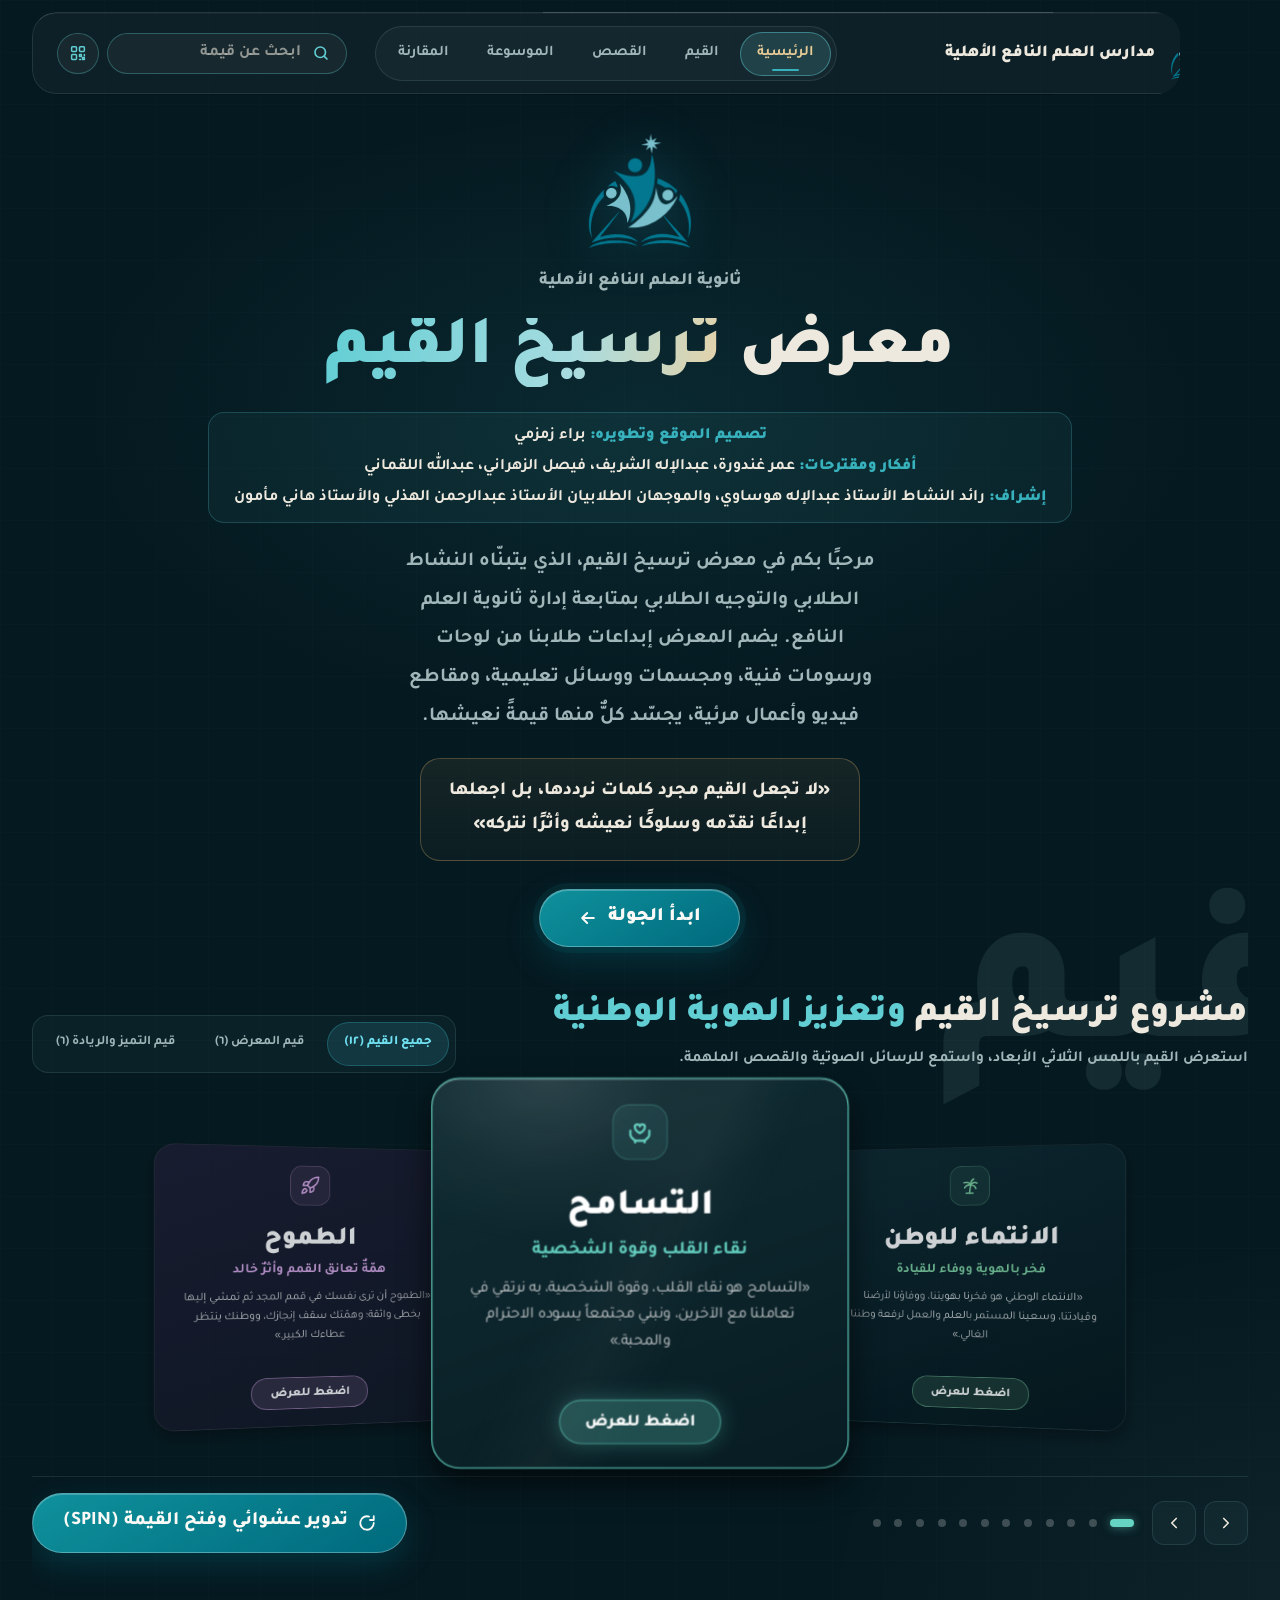
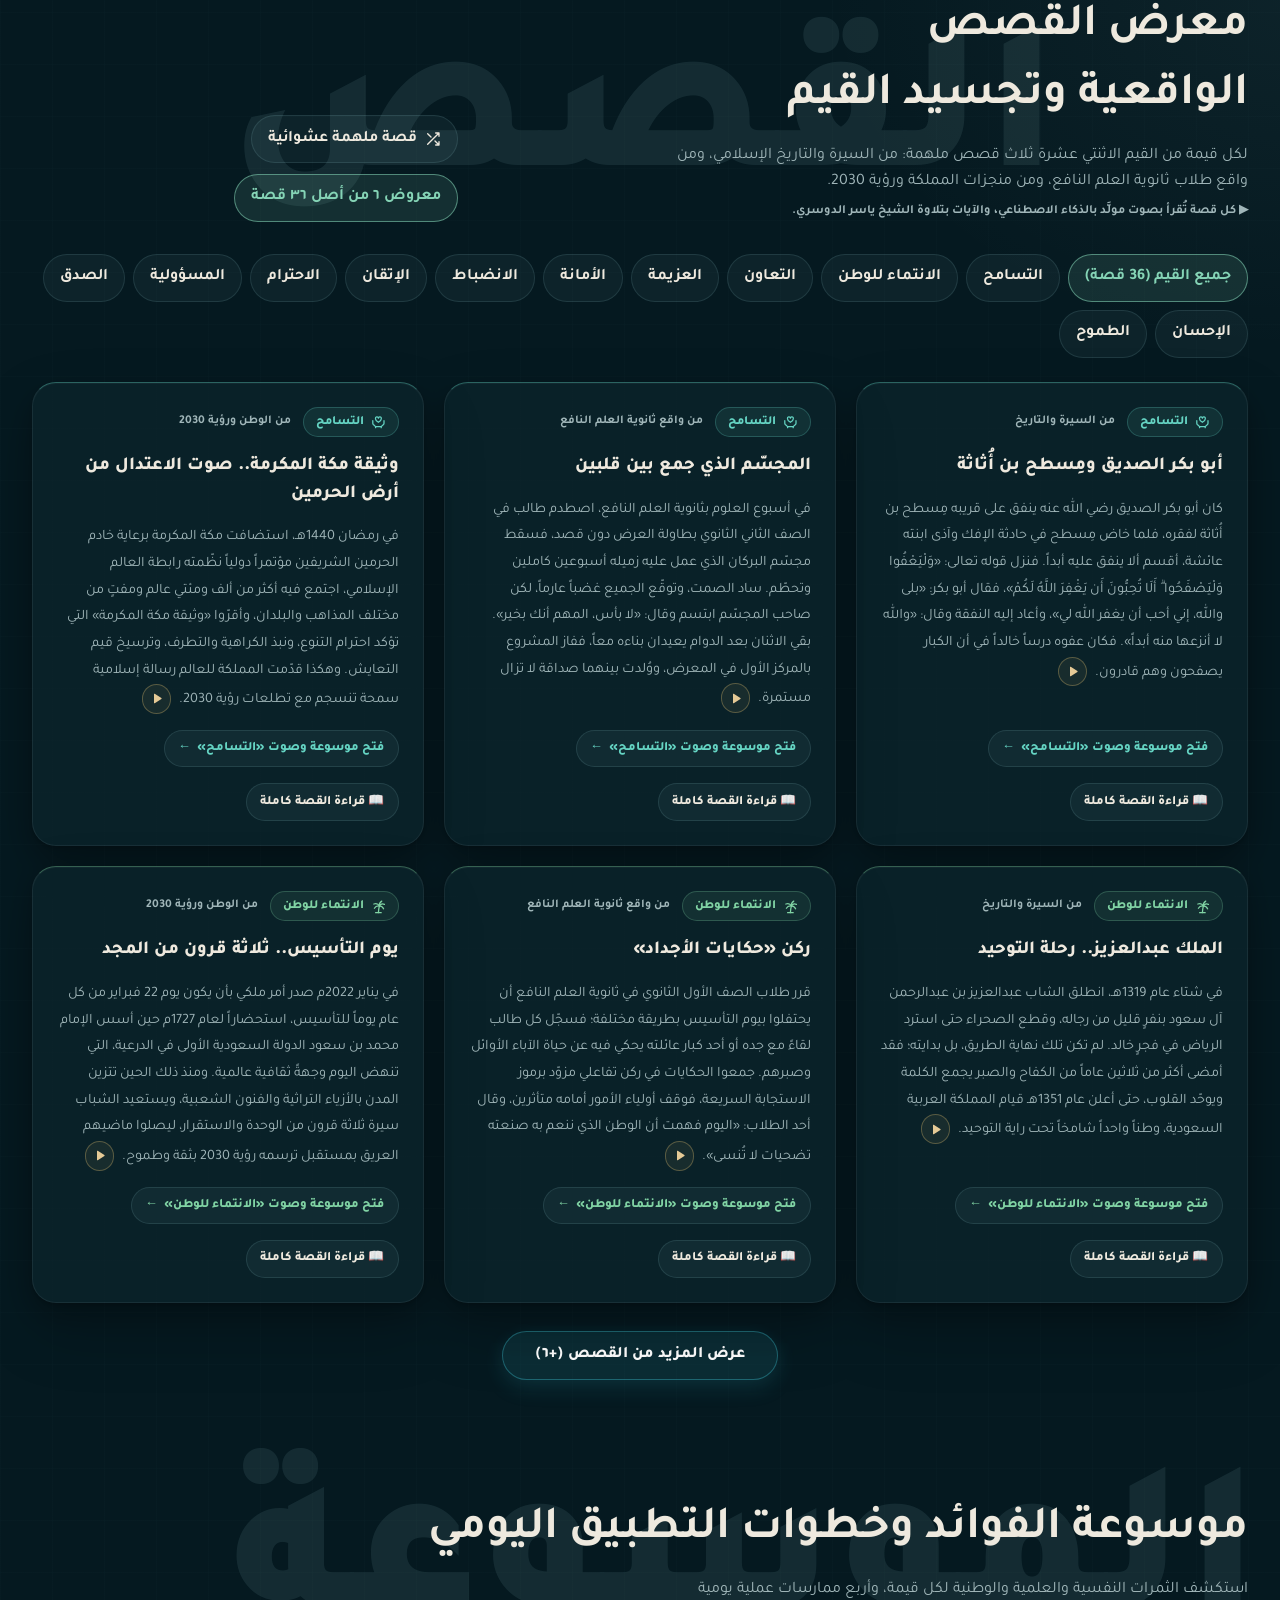
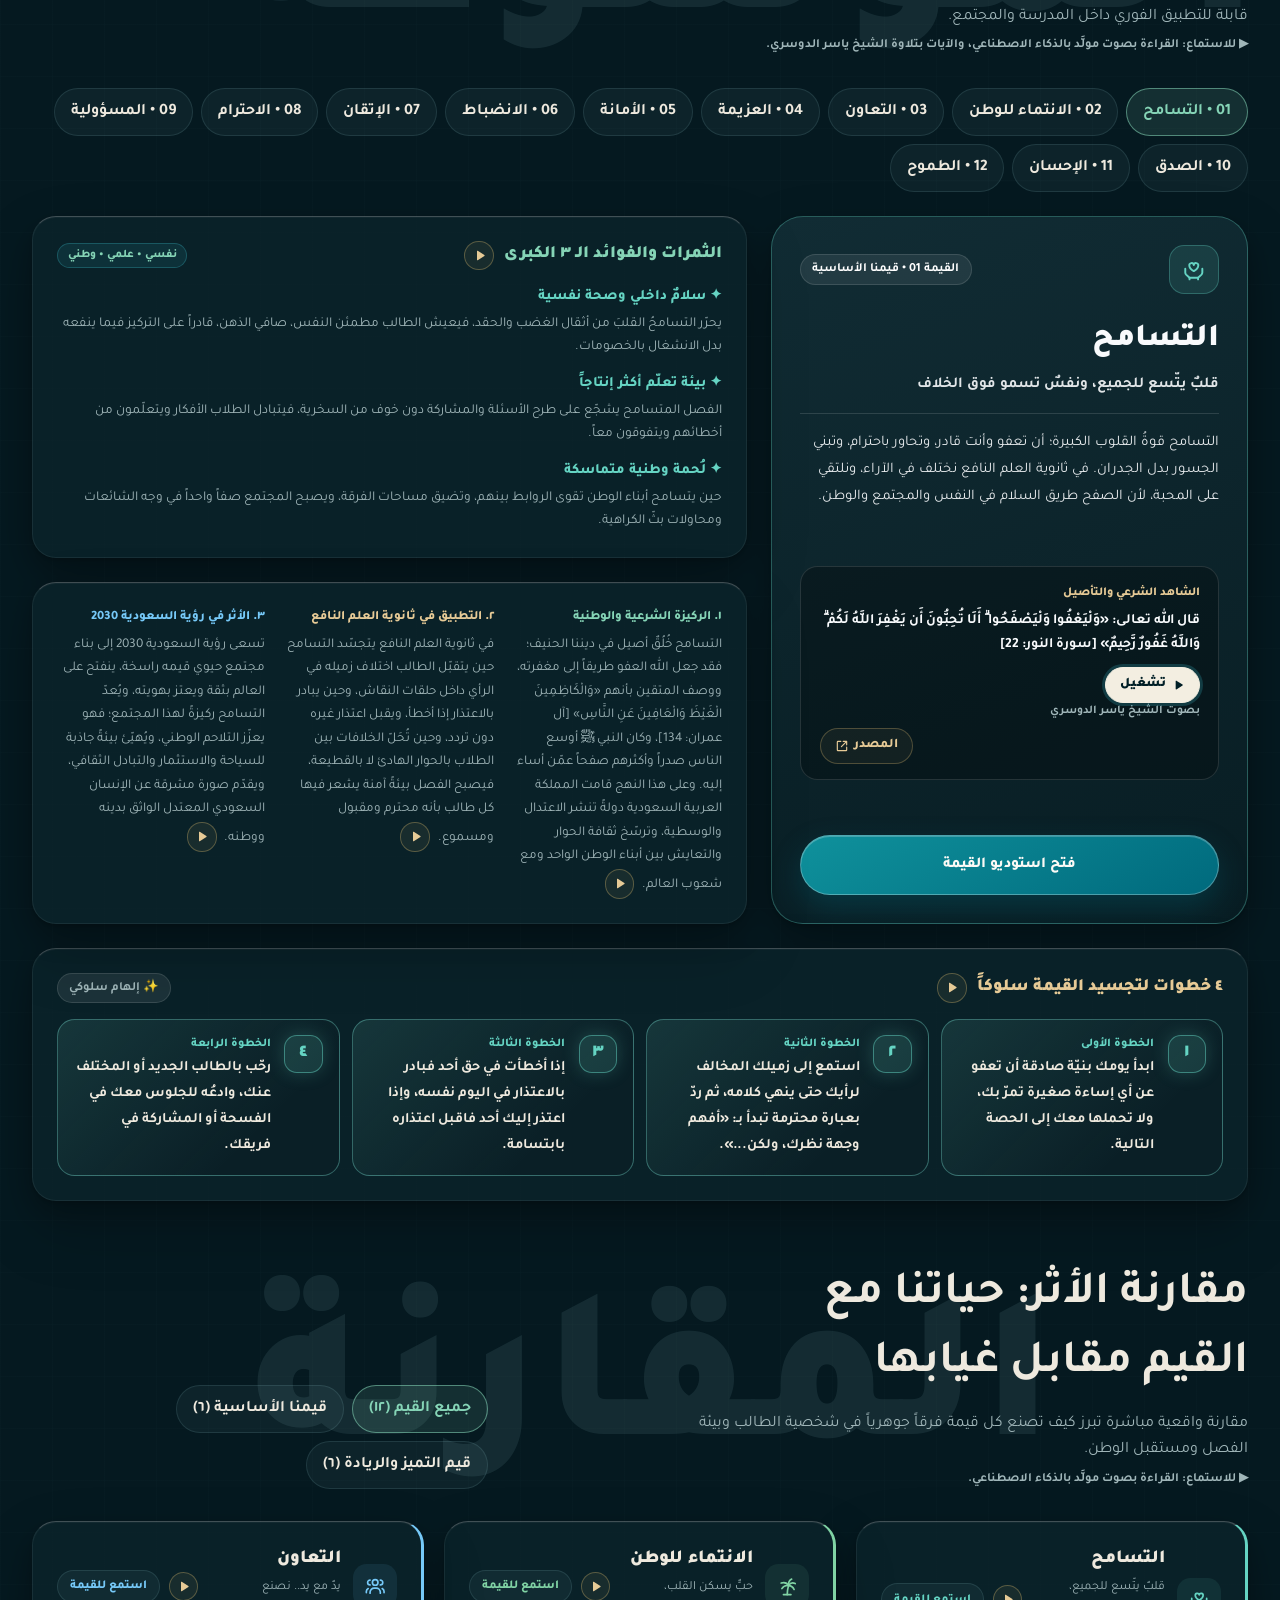
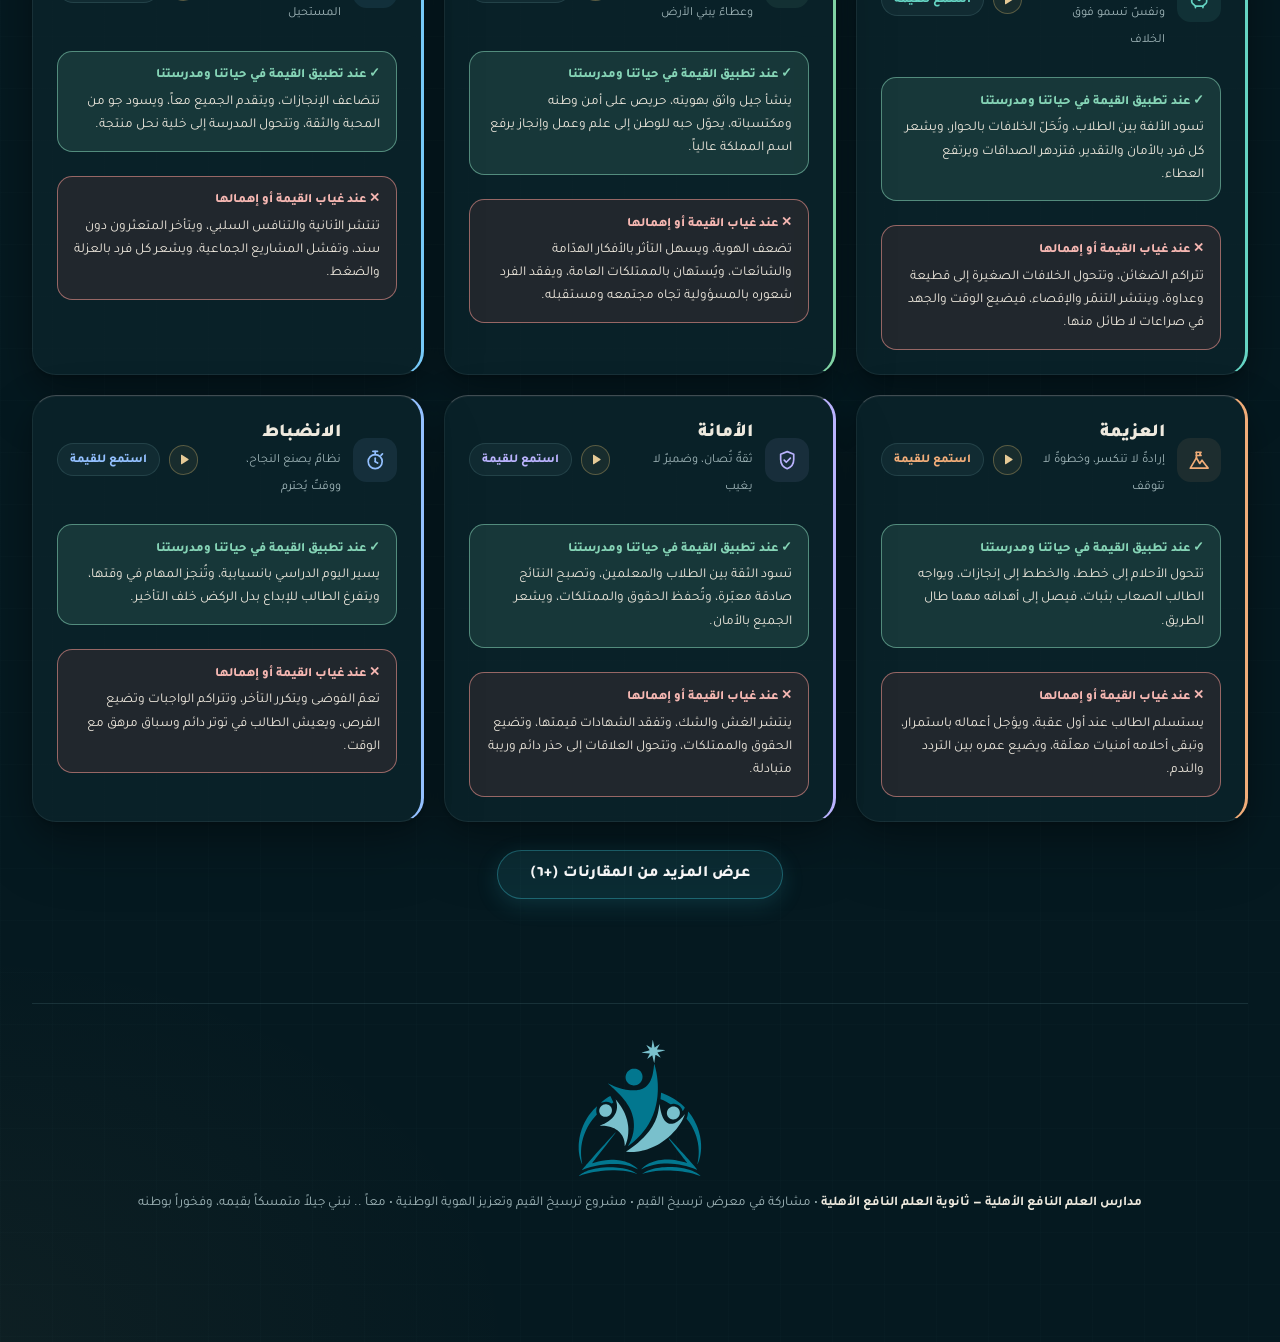
==== commit 2433398d: "v5.13.4: QR button beside the search, iPad credits fit, header fits at every width, board header in " ====
--- a/index.html
+++ b/index.html
@@ -14,8 +14,8 @@
   <meta name="mobile-web-app-capable" content="yes" />
   <meta name="format-detection" content="telephone=no, date=no, email=no, address=no" />
   <meta name="theme-color" content="#051920" />
-  <link rel="icon" type="image/svg+xml" href="./assets/school-emblem.svg?v=5.13.3" />
-  <link rel="icon" type="image/png" href="./assets/school-emblem.png?v=5.13.3" />
+  <link rel="icon" type="image/svg+xml" href="./assets/school-emblem.svg?v=5.13.4" />
+  <link rel="icon" type="image/png" href="./assets/school-emblem.png?v=5.13.4" />
   <link rel="apple-touch-icon" href="./icons/apple-touch-icon.png" />
   <link rel="manifest" href="./manifest.json" />
   <title>معرض ترسيخ القيم — ثانوية العلم النافع الأهلية</title>
@@ -32,11 +32,17 @@
 
   <!-- [Astra 6 xhigh] VisionOS Spatial Glassmorphism Architecture -->
   <!-- Device performance level (sets html[data-perf]) before the styles apply -->
-  <script src="./perf_tier.js?v=5.13.3"></script>
-  <link rel="stylesheet" href="./astra_visionos.css?v=5.13.3" />
-  <link rel="stylesheet" href="./stage3_astra_upgrade.css?v=5.13.3" />
+  <script src="./perf_tier.js?v=5.13.4"></script>
+  <!-- The header logo waits for the emblem (motion_scroll.js): hidden from the
+       first paint, not only from motion_scroll's first frame, which on the
+       live site came up to a few seconds after the page showed (v5.13.4).
+       motion_scroll.js takes over in its first frame; without it, the logo
+       comes back after 4 s. -->
+  <script>document.documentElement.classList.add('ms-logo-wait');setTimeout(function(){document.documentElement.classList.remove('ms-logo-wait');},4000);</script>
+  <link rel="stylesheet" href="./astra_visionos.css?v=5.13.4" />
+  <link rel="stylesheet" href="./stage3_astra_upgrade.css?v=5.13.4" />
   <!-- Scroll-linked motion (emblem flight, giant words, ring settle, page light) -->
-  <link rel="stylesheet" href="./motion_scroll.css?v=5.13.3" />
+  <link rel="stylesheet" href="./motion_scroll.css?v=5.13.4" />
 
   <!-- [Argon 4 Max 1.00] Harmonization & iPad Air 13 (1366x1024 @ 60Hz) Optical Bridge -->
   <style>
@@ -1312,7 +1318,7 @@
   <audio id="realAudioPlayer" preload="none"></audio>
 
   <!-- [Claude Opus 5.5 xhigh] Complete 12 Values & 36 Real Stories -->
-  <script src="./opus_content.js?v=5.13.3"></script>
+  <script src="./opus_content.js?v=5.13.4"></script>
   <!-- Older browsers (many classroom boards / smart TVs, Chrome < 80) cannot
        read the modern scripts below: the second line only parses in a modern
        browser, so ALM_LEGACY stays true elsewhere, and after each modern script
@@ -1320,18 +1326,18 @@
        (legacy/, built by tools/build-legacy.ps1) is loaded instead. -->
   <script>window.ALM_LEGACY = true;</script>
   <script>window.ALM_LEGACY = ({})?.x ?? false;</script>
-  <script>if (window.ALM_LEGACY) document.write('<script src="./legacy/polyfills.js?v=5.13.3"><\/script>');</script>
+  <script>if (window.ALM_LEGACY) document.write('<script src="./legacy/polyfills.js?v=5.13.4"><\/script>');</script>
   <!-- [Claude Fable 5.1] 60Hz Touch Physics, SPA Router, IndexedDB Audio & Studio -->
-  <script src="./fable_engine.js?v=5.13.3"></script>
-  <script>if (window.ALM_LEGACY) document.write('<script src="./legacy/fable_engine.js?v=5.13.3"><\/script>');</script>
+  <script src="./fable_engine.js?v=5.13.4"></script>
+  <script>if (window.ALM_LEGACY) document.write('<script src="./legacy/fable_engine.js?v=5.13.4"><\/script>');</script>
   <!-- [Shared Office Stage 3] HikmahStore, orbit dots, story reader, TTS & visitor book -->
-  <script src="./stage3_fable_upgrade.js?v=5.13.3"></script>
-  <script>if (window.ALM_LEGACY) document.write('<script src="./legacy/stage3_fable_upgrade.js?v=5.13.3"><\/script>');</script>
+  <script src="./stage3_fable_upgrade.js?v=5.13.4"></script>
+  <script>if (window.ALM_LEGACY) document.write('<script src="./legacy/stage3_fable_upgrade.js?v=5.13.4"><\/script>');</script>
   <!-- Exhibition kiosk layer for iPad Air 13": attract mode, wake lock, touch hardening -->
-  <script src="./exhibition_kiosk.js?v=5.13.3"></script>
-  <script>if (window.ALM_LEGACY) document.write('<script src="./legacy/exhibition_kiosk.js?v=5.13.3"><\/script>');</script>
+  <script src="./exhibition_kiosk.js?v=5.13.4"></script>
+  <script>if (window.ALM_LEGACY) document.write('<script src="./legacy/exhibition_kiosk.js?v=5.13.4"><\/script>');</script>
 
   <!-- Scroll-linked motion: written for older board browsers too (no legacy copy) -->
-  <script src="./motion_scroll.js?v=5.13.3"></script>
+  <script src="./motion_scroll.js?v=5.13.4"></script>
 </body>
 </html>
--- a/stage3_astra_upgrade.css
+++ b/stage3_astra_upgrade.css
@@ -2254,7 +2254,7 @@
 /* The section bar stays in the middle of the header, as it was beside the
  * search (removed in v5.13): logo + name at the start, the fullscreen button
  * (boards only) at the end, the bar in the true centre whether or not that
- * button is there. Under 1000px the bar keeps its own centred row below. */
+ * button is there. Under 1180px the bar keeps its own centred row below. */
 @media (min-width: 641px) {
   .top-nav {
     display: grid;
@@ -2285,8 +2285,8 @@
   }
 }
 
-/* the header's end (exhibition_kiosk.js): «ابحث عن قيمة» and, on boards,
- * the fullscreen button beside it (at the very end) */
+/* the header's end (exhibition_kiosk.js): «ابحث عن قيمة», «على جوالك» and,
+ * on boards, the fullscreen button (at the very end) */
 .top-nav .nav-tools {
   display: flex;
   align-items: center;
@@ -2297,10 +2297,56 @@
   display: none;
 }
 
-@media (min-width: 1000px) {
+/* one row from 1180px (the 11" iPad on its side and up); below it the bar
+ * keeps its own centred row, so the school name, the search and «على جوالك»
+ * all fit the first row without pushing the bar off centre (v5.13.4; 1000px
+ * before the search and the QR button joined the header) */
+@media (min-width: 1180px) {
   .top-nav {
     grid-template-columns: 1fr auto 1fr;
     grid-template-areas: "brand dock fs";
+  }
+}
+
+/* in the two-row header the search keeps a comfortable width */
+@media (min-width: 641px) and (max-width: 1179px) {
+  .top-nav .vf-bar {
+    flex: 0 0 15rem;
+  }
+}
+
+/* Boards / Android (the fullscreen button is there, exhibition_kiosk.js adds
+ * .has-fs): the search, «على جوالك» and «ملء الشاشة» on the first row with
+ * the school name, the bar centred on its own row below, at every width
+ * (one row could not hold them on a board's enlarged type) */
+@media (min-width: 1180px) {
+  .top-nav.has-fs {
+    grid-template-columns: 1fr auto;
+    grid-template-areas:
+      "brand fs"
+      "dock dock";
+  }
+
+  .top-nav.has-fs .nav-tools,
+  .top-nav.has-fs.ms-slot .nav-tools {
+    justify-self: end;
+    margin-inline-start: 0;
+  }
+
+  .top-nav.has-fs .vf-bar {
+    flex: 0 0 15rem;
+  }
+
+  .top-nav.has-fs .phone-qr-btn {
+    padding: 0.35rem 0.9rem;
+  }
+
+  .top-nav.has-fs .phone-qr-btn .pq-label {
+    position: static;
+    overflow: visible;
+    clip: auto;
+    inline-size: auto;
+    block-size: auto;
   }
 }
 
@@ -2376,7 +2422,12 @@
   flex-direction: column;
   align-items: center;
   gap: 1rem;
+  /* a definite width (the room there is, at most 54rem), not one measured
+   * from its lines: Safari on the iPad measured before Tajawal arrived and
+   * the credits' «إشراف» line ran past its box (v5.13.4) */
+  inline-size: 100%;
   max-inline-size: 54rem;
+  margin-inline: auto;
 }
 
 .intro-emblem {
@@ -2409,6 +2460,14 @@
   display: flex;
   flex-direction: column;
   align-items: center;
+  /* A definite width, never measured from its lines (see .intro-inner): the
+   * intro's width, at most 56 times its own type size, room for the long
+   * «إشراف» line with some to spare (Safari sets Tajawal a little wider), so
+   * on a big board it doesn't spread far past its text. A line that still
+   * doesn't fit wraps inside it, never past its edge (v5.13.4). */
+  inline-size: 100%;
+  max-inline-size: 56em;
+  font-size: clamp(0.95rem, 1.25vw, 1.08rem);
   gap: 0.25rem;
   margin: 0.1rem 0 0;
   padding: 0.6rem 1.4rem;
@@ -2420,7 +2479,7 @@
 .intro-credits p {
   margin: 0;
   color: var(--text-main);
-  font-size: clamp(0.95rem, 1.25vw, 1.08rem);
+  font-size: 1em;
   font-weight: 700;
   line-height: 1.7;
   text-wrap: balance;
@@ -2542,7 +2601,7 @@
     font-size: clamp(0.98rem, 2vh, 1.22rem);
   }
 
-  .intro-credits p {
+  .intro-credits {
     font-size: clamp(0.88rem, 1.9vh, 1.08rem);
   }
 
@@ -3937,7 +3996,7 @@
  *     toward the middle (up to the section bar); results drop from under it
  *     only once something is typed; choosing opens the value's window
  *     (exhibition_kiosk.js). Big screens only. */
-@media (min-width: 1000px) {
+@media (min-width: 1180px) {
   /* the end column takes its share of the row, so the field can reach in
      toward the bar (the fullscreen button keeps the very end) */
   .top-nav .nav-tools {
@@ -3984,7 +4043,11 @@
 }
 
 .vf-bar-input {
-  flex: 1 1 auto;
+  /* no built-in width (an input asks for ~20 characters): the field's own
+   * minimum decides, so the header's two sides stay even and the school
+   * name keeps one line (v5.13.4) */
+  flex: 1 1 0;
+  inline-size: 0;
   min-inline-size: 0;
   border: 0;
   outline: 0;
@@ -4136,6 +4199,179 @@
   }
 }
 
+/* --- 22.2 «على جوالك» (v5.13.4): beside the search, a QR button; its card
+ *     drops from under it with the site's code to scan (exhibition_kiosk.js).
+ *     Only the icon where the one-row header is tightest (1180–1365px).
+ *     Phones don't need it (they are already there). */
+.phone-qr-btn {
+  display: inline-flex;
+  flex: none;
+  align-items: center;
+  justify-content: center;
+  gap: 0.45rem;
+  min-inline-size: 2.6rem;
+  min-block-size: 2.6rem;
+  padding: 0.35rem 0.9rem;
+  border: 1px solid rgba(97, 206, 212, 0.32);
+  border-radius: 999px;
+  background: rgba(238, 233, 222, 0.04);
+  color: #a7dce0;
+  font: inherit;
+  font-size: 0.86rem;
+  font-weight: 800;
+  line-height: 1;
+  white-space: nowrap;
+  cursor: pointer;
+  transition: background-color 160ms ease, border-color 160ms ease;
+}
+
+.phone-qr-btn svg {
+  flex: none;
+  color: #61ced4;
+}
+
+.phone-qr-btn:hover,
+.phone-qr-btn[aria-expanded="true"] {
+  border-color: rgba(97, 206, 212, 0.62);
+  background: rgba(97, 206, 212, 0.1);
+}
+
+.phone-qr-btn:focus-visible {
+  outline: 2px solid #61ced4;
+  outline-offset: 2px;
+}
+
+/* only where the one-row header is tightest: the icon alone */
+@media (min-width: 1180px) and (max-width: 1365px) {
+  .phone-qr-btn {
+    padding: 0.35rem;
+  }
+
+  .phone-qr-btn .pq-label {
+    position: absolute;
+    overflow: hidden;
+    clip: rect(0 0 0 0);
+    inline-size: 1px;
+    block-size: 1px;
+    white-space: nowrap;
+  }
+}
+
+@media (max-width: 640px) {
+  .phone-qr-btn {
+    display: none;
+  }
+}
+
+/* never on a phone, turned sideways too (wider than 640px then): perf_tier.js
+ * names the device (owner's request, v5.13.4) */
+html[data-device="phone"] .phone-qr-btn {
+  display: none;
+}
+
+/* the search shares the end with this button now */
+.vf-bar {
+  min-inline-size: 11rem;
+}
+
+@media (max-width: 1365px) {
+  .vf-bar {
+    min-inline-size: 9rem;
+  }
+}
+
+/* the school name stays on one line beside them */
+@media (min-width: 641px) {
+  .top-nav .brand-school-name {
+    white-space: nowrap;
+  }
+}
+
+.phone-qr-card {
+  position: fixed;
+  z-index: 90; /* with the search results: over the header and the bar, under the windows */
+  width: 17.5rem;
+  padding: 1.1rem 1.1rem 1rem;
+  border: 1px solid rgba(97, 206, 212, 0.32);
+  border-radius: 1.4rem;
+  background: #0b232a;
+  box-shadow: 0 22px 60px rgb(0 0 0 / 50%), 0 0 0 6px rgba(97, 206, 212, 0.06);
+  color: #eee9de;
+  text-align: center;
+  opacity: 0;
+  visibility: hidden;
+  transform: translate3d(0, -8px, 0) scale(0.97);
+  transform-origin: top left;
+  --mt: opacity 160ms ease, transform 180ms cubic-bezier(0.4, 0, 1, 1), visibility 0s linear 180ms;
+  transition: var(--mt);
+}
+
+.phone-qr-card.is-open {
+  opacity: 1;
+  visibility: visible;
+  transform: none;
+  --mt: opacity 220ms cubic-bezier(0, 0, 0.2, 1), transform 260ms cubic-bezier(0.16, 1, 0.3, 1), visibility 0s;
+}
+
+.pq-title {
+  margin: 0.15rem 0 0.8rem;
+  font-size: 1rem;
+  font-weight: 800;
+}
+
+.pq-code {
+  width: 13rem;
+  height: 13rem;
+  margin: 0 auto;
+  padding: 0.35rem;
+  border-radius: 1rem;
+  background: #ffffff;
+  overflow: hidden;
+}
+
+.pq-code svg {
+  display: block;
+  width: 100%;
+  height: 100%;
+}
+
+.pq-url {
+  margin: 0.8rem 0 0;
+  color: #e0b26f;
+  font-size: 1rem;
+  font-weight: 800;
+}
+
+.pq-close {
+  position: absolute;
+  top: 0.55rem;
+  left: 0.55rem;
+  inline-size: 2rem;
+  block-size: 2rem;
+  border: 1px solid rgba(238, 233, 222, 0.18);
+  border-radius: 999px;
+  background: transparent;
+  color: #eee9de;
+  font: inherit;
+  font-size: 0.85rem;
+  cursor: pointer;
+}
+
+.pq-close:focus-visible {
+  outline: 2px solid #61ced4;
+  outline-offset: 2px;
+}
+
+html[data-perf="low"] .phone-qr-card {
+  box-shadow: 0 12px 30px rgb(0 0 0 / 45%);
+}
+
+@media (prefers-reduced-motion: reduce) {
+  .phone-qr-card {
+    transition: var(--mt, none) !important;
+  }
+}
+
 /* ==========================================================================
  * 23. LIGHT DEVICES AND OLDER BROWSERS (smart boards, TVs)
  *     Plain selectors only: the browsers of many classroom boards and TVs are
--- a/motion_scroll.css
+++ b/motion_scroll.css
@@ -53,6 +53,12 @@
 
 .top-nav .brand-emblem.ms-catch {
   animation: msCatch 560ms cubic-bezier(0.34, 1.56, 0.64, 1);
+}
+
+/* hidden from the first paint until motion_scroll.js's first frame sets the
+ * logo's own state (index.html adds .ms-logo-wait, with a 4 s fallback) */
+html.ms-logo-wait .top-nav .brand-emblem {
+  opacity: 0;
 }
 
 /* Where the emblem flies into the header (a header that stays on screen,
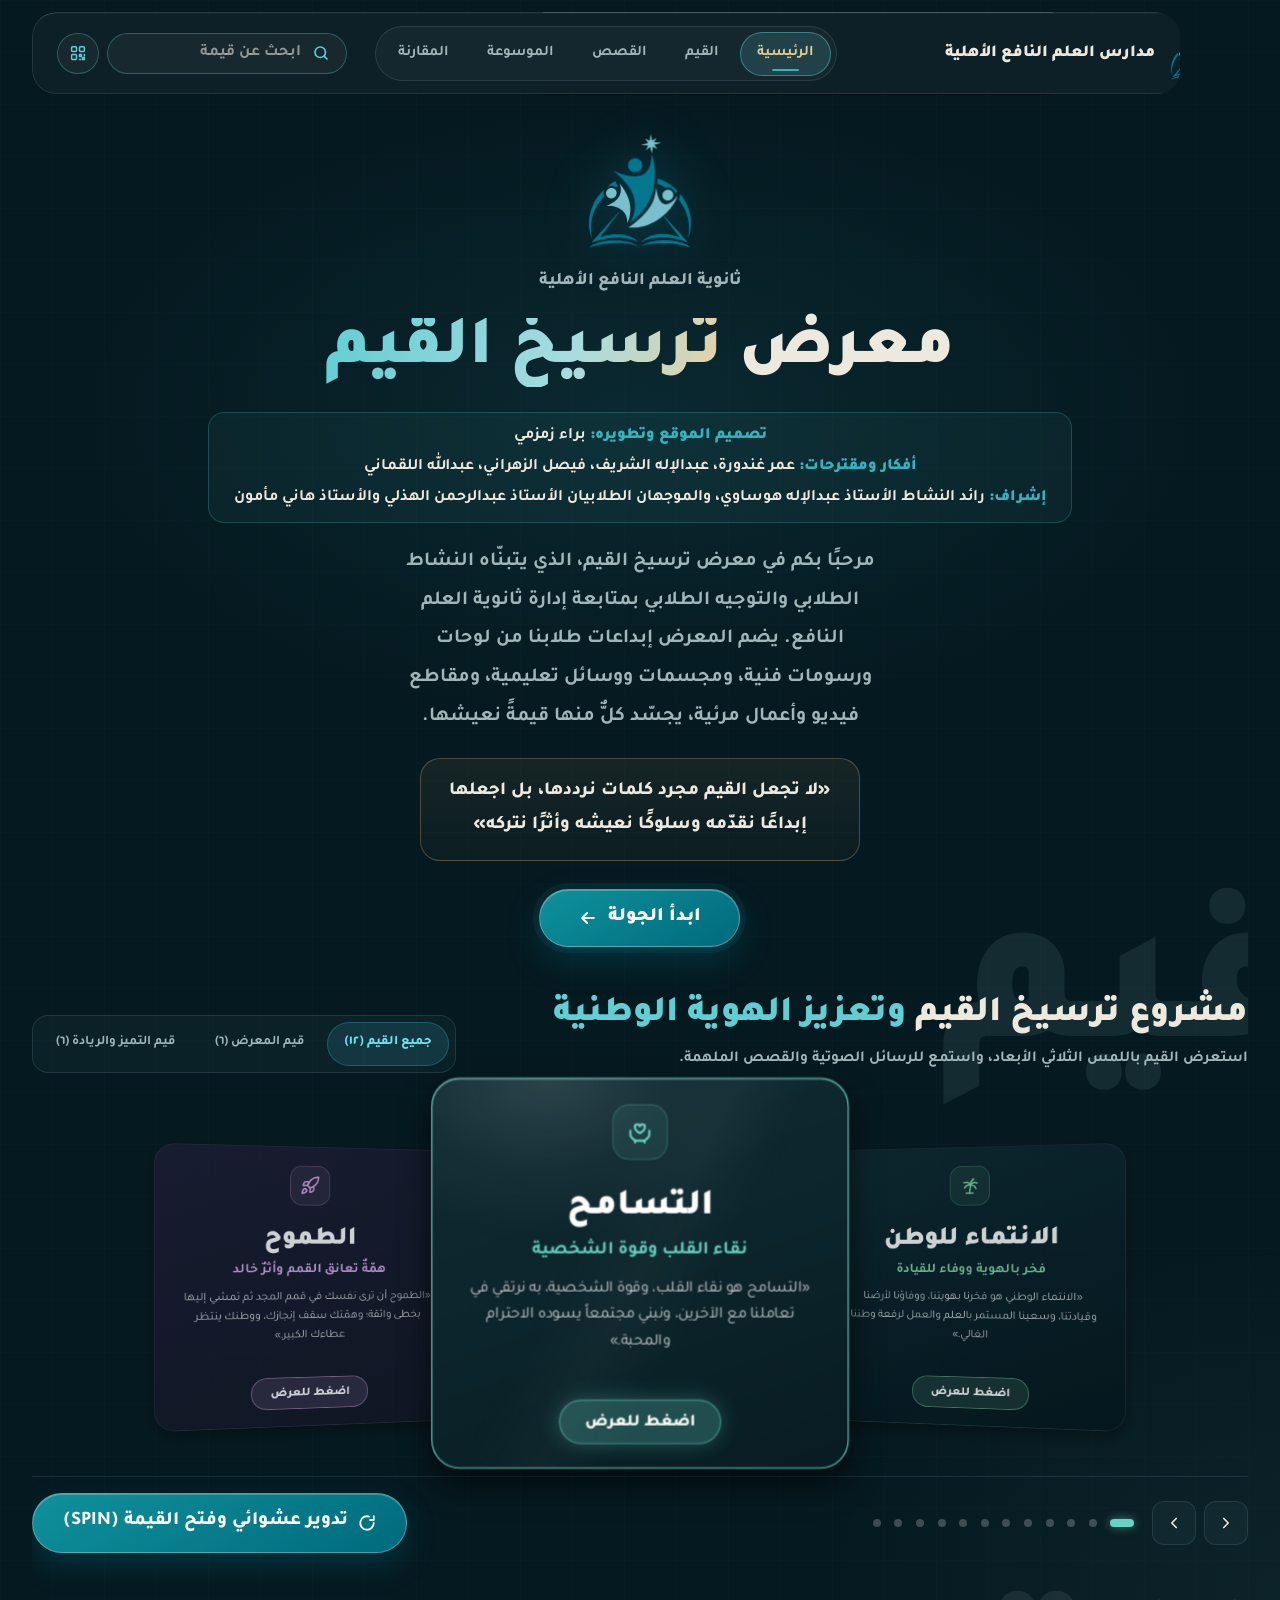
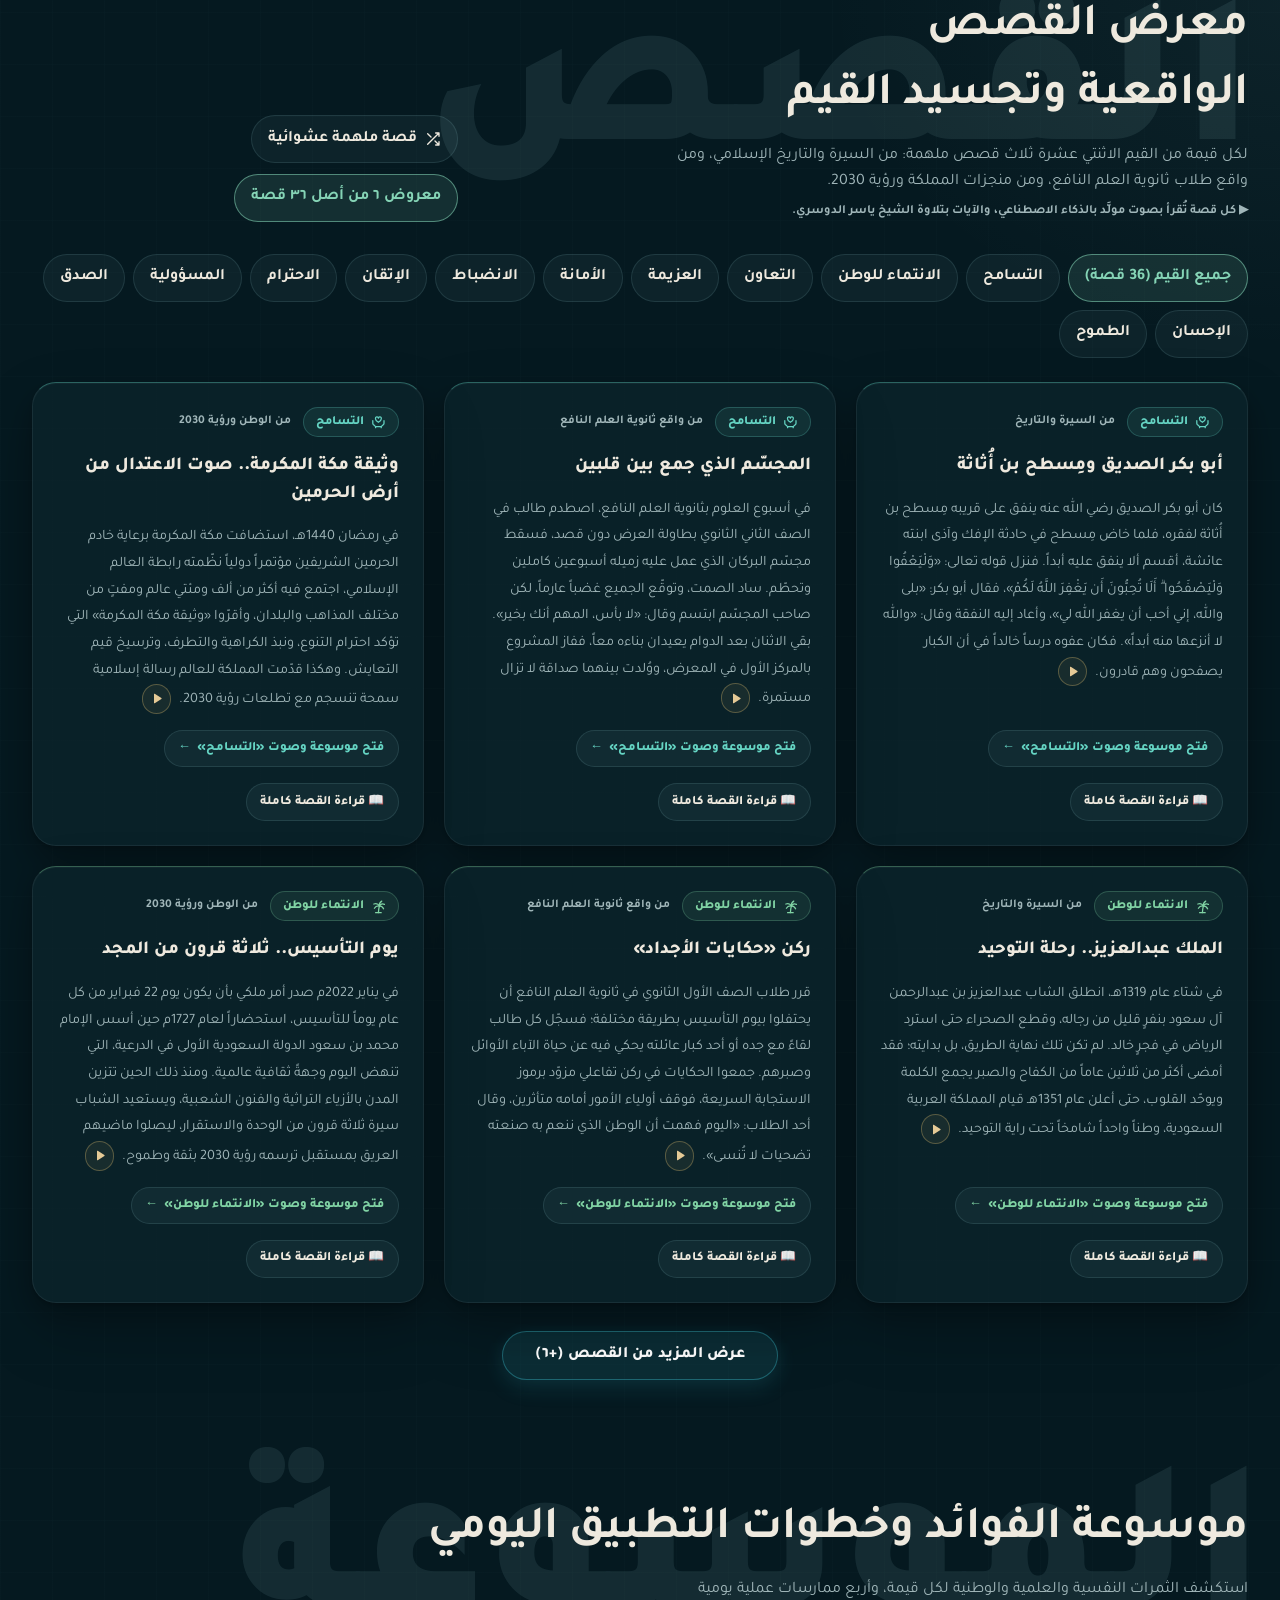
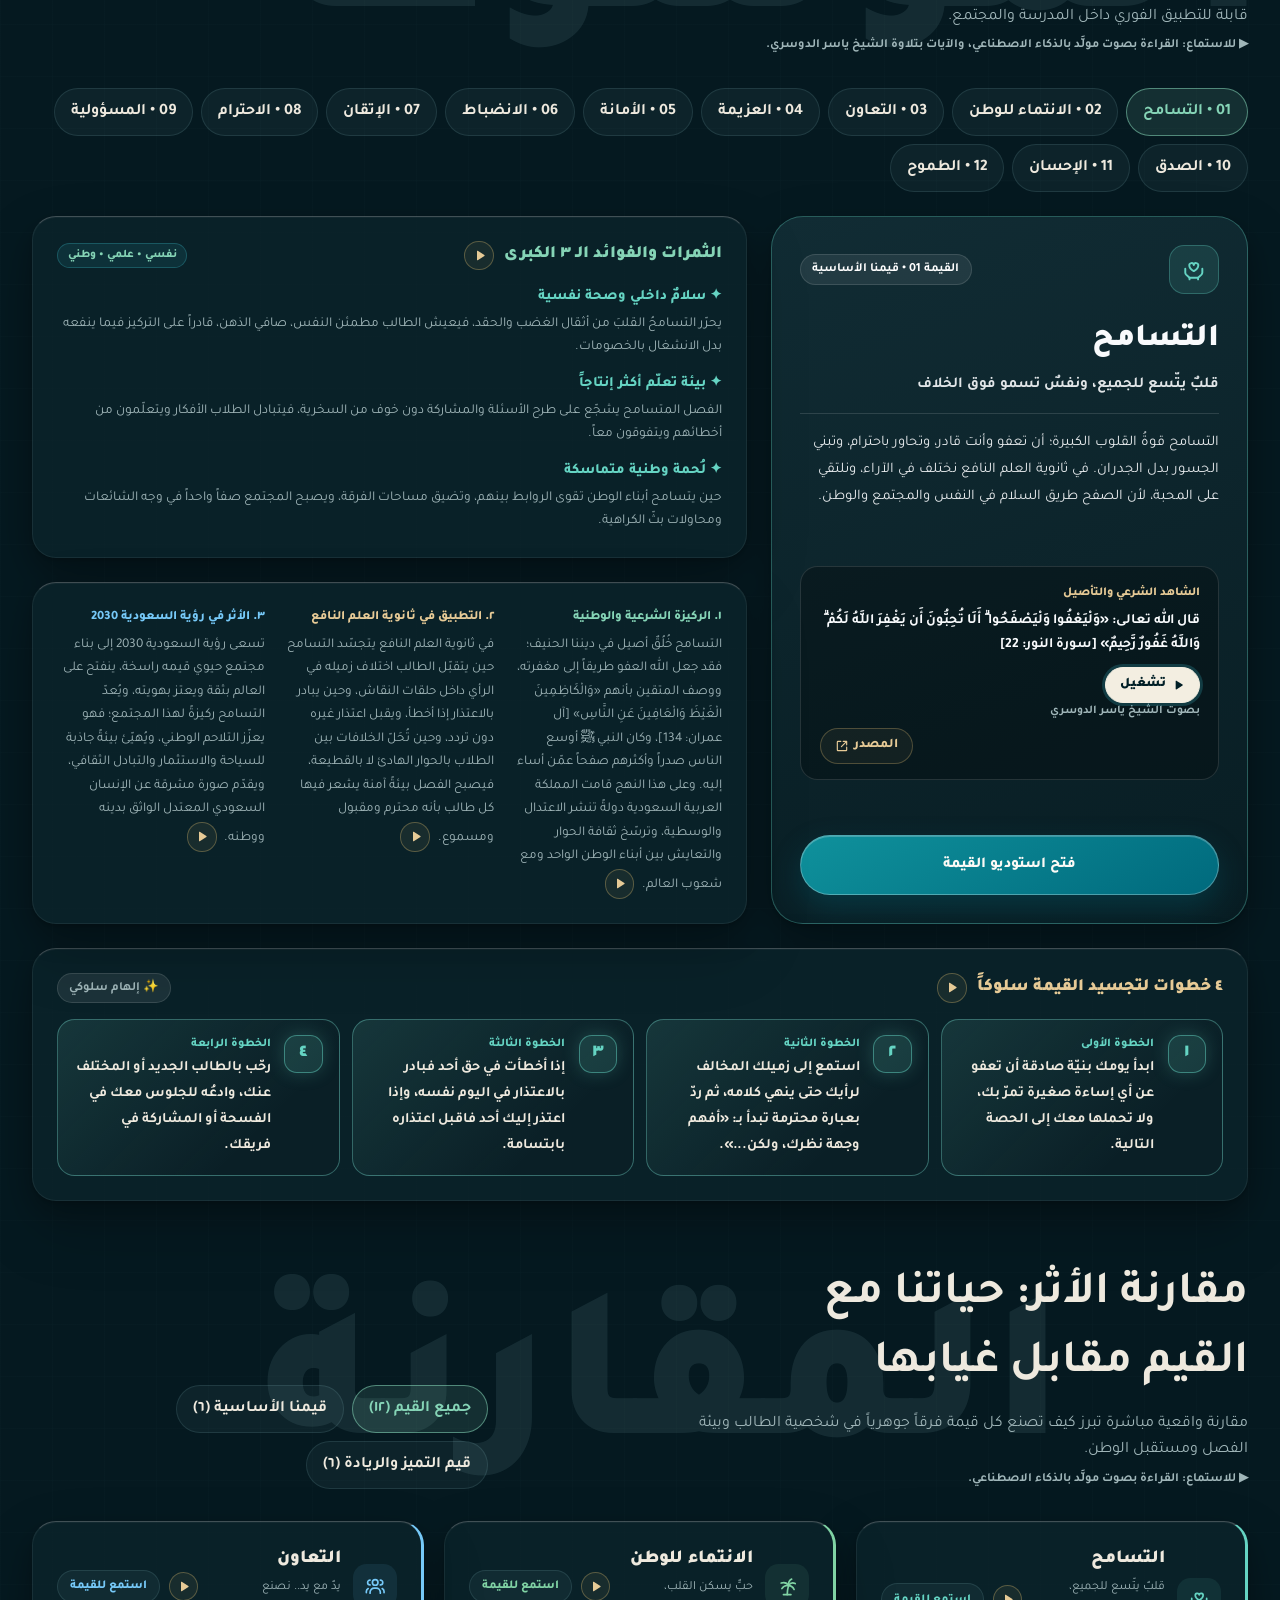
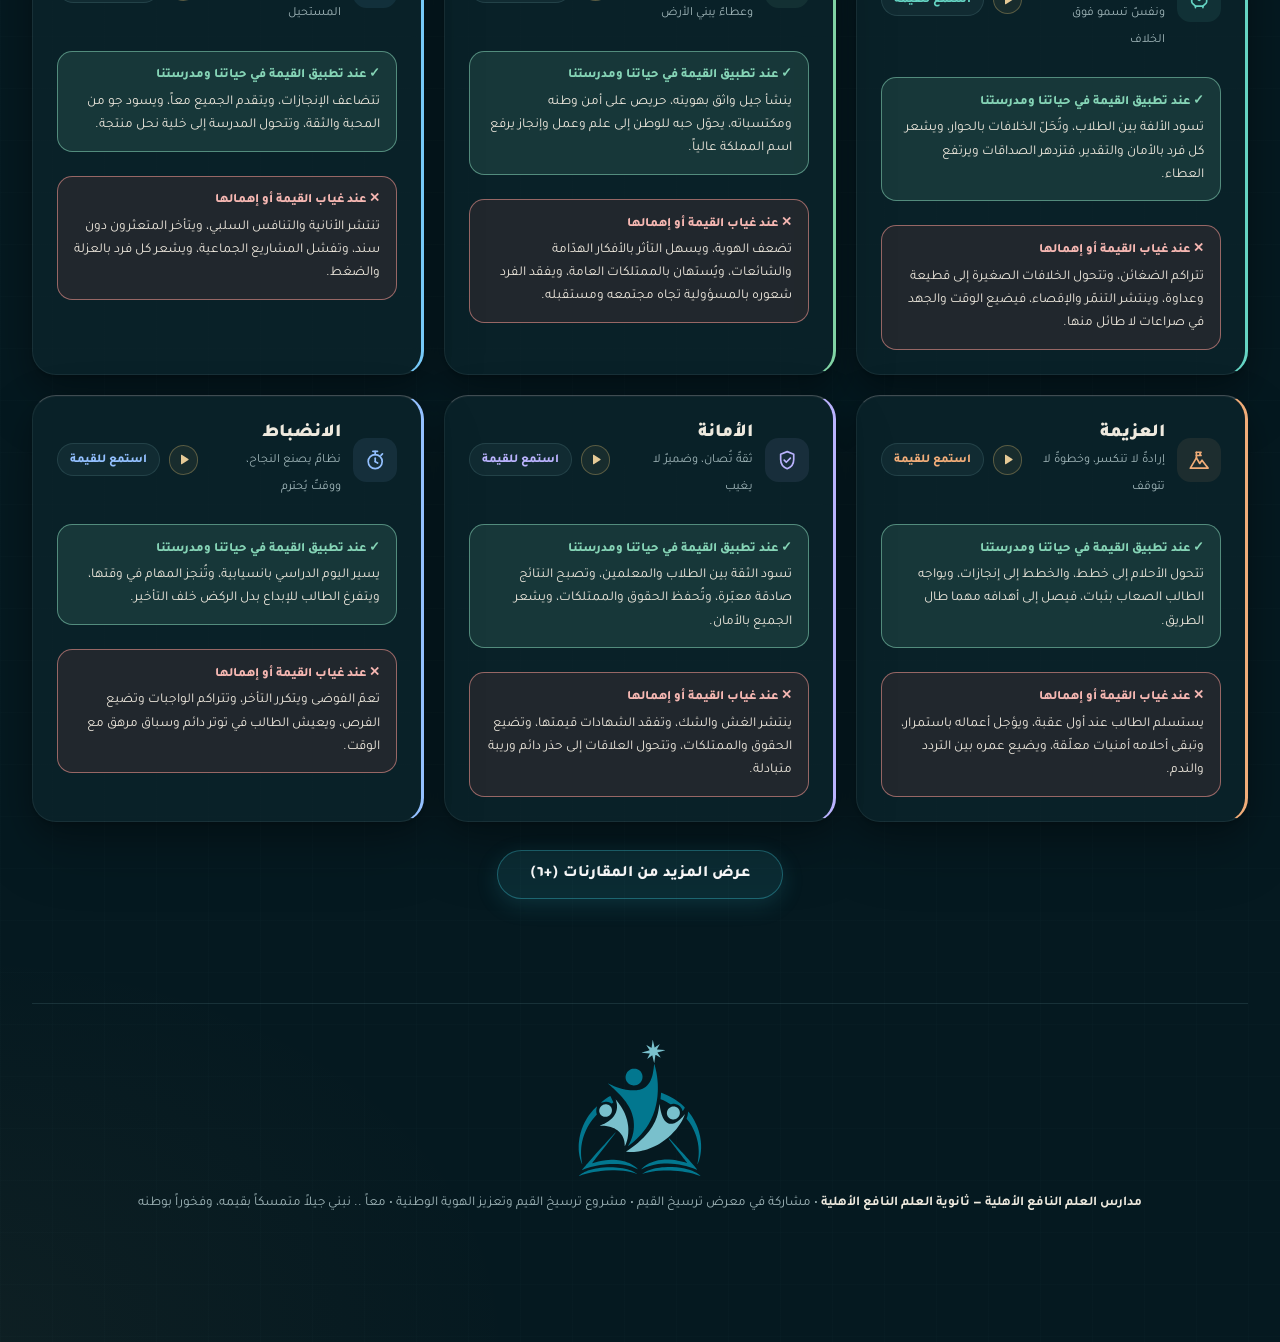
==== commit 32830417: "v5.13.5: the board header in one row again, the fullscreen button as an icon there" ====
--- a/index.html
+++ b/index.html
@@ -14,8 +14,8 @@
   <meta name="mobile-web-app-capable" content="yes" />
   <meta name="format-detection" content="telephone=no, date=no, email=no, address=no" />
   <meta name="theme-color" content="#051920" />
-  <link rel="icon" type="image/svg+xml" href="./assets/school-emblem.svg?v=5.13.4" />
-  <link rel="icon" type="image/png" href="./assets/school-emblem.png?v=5.13.4" />
+  <link rel="icon" type="image/svg+xml" href="./assets/school-emblem.svg?v=5.13.5" />
+  <link rel="icon" type="image/png" href="./assets/school-emblem.png?v=5.13.5" />
   <link rel="apple-touch-icon" href="./icons/apple-touch-icon.png" />
   <link rel="manifest" href="./manifest.json" />
   <title>معرض ترسيخ القيم — ثانوية العلم النافع الأهلية</title>
@@ -32,17 +32,17 @@
 
   <!-- [Astra 6 xhigh] VisionOS Spatial Glassmorphism Architecture -->
   <!-- Device performance level (sets html[data-perf]) before the styles apply -->
-  <script src="./perf_tier.js?v=5.13.4"></script>
+  <script src="./perf_tier.js?v=5.13.5"></script>
   <!-- The header logo waits for the emblem (motion_scroll.js): hidden from the
        first paint, not only from motion_scroll's first frame, which on the
        live site came up to a few seconds after the page showed (v5.13.4).
        motion_scroll.js takes over in its first frame; without it, the logo
        comes back after 4 s. -->
   <script>document.documentElement.classList.add('ms-logo-wait');setTimeout(function(){document.documentElement.classList.remove('ms-logo-wait');},4000);</script>
-  <link rel="stylesheet" href="./astra_visionos.css?v=5.13.4" />
-  <link rel="stylesheet" href="./stage3_astra_upgrade.css?v=5.13.4" />
+  <link rel="stylesheet" href="./astra_visionos.css?v=5.13.5" />
+  <link rel="stylesheet" href="./stage3_astra_upgrade.css?v=5.13.5" />
   <!-- Scroll-linked motion (emblem flight, giant words, ring settle, page light) -->
-  <link rel="stylesheet" href="./motion_scroll.css?v=5.13.4" />
+  <link rel="stylesheet" href="./motion_scroll.css?v=5.13.5" />
 
   <!-- [Argon 4 Max 1.00] Harmonization & iPad Air 13 (1366x1024 @ 60Hz) Optical Bridge -->
   <style>
@@ -1318,7 +1318,7 @@
   <audio id="realAudioPlayer" preload="none"></audio>
 
   <!-- [Claude Opus 5.5 xhigh] Complete 12 Values & 36 Real Stories -->
-  <script src="./opus_content.js?v=5.13.4"></script>
+  <script src="./opus_content.js?v=5.13.5"></script>
   <!-- Older browsers (many classroom boards / smart TVs, Chrome < 80) cannot
        read the modern scripts below: the second line only parses in a modern
        browser, so ALM_LEGACY stays true elsewhere, and after each modern script
@@ -1326,18 +1326,18 @@
        (legacy/, built by tools/build-legacy.ps1) is loaded instead. -->
   <script>window.ALM_LEGACY = true;</script>
   <script>window.ALM_LEGACY = ({})?.x ?? false;</script>
-  <script>if (window.ALM_LEGACY) document.write('<script src="./legacy/polyfills.js?v=5.13.4"><\/script>');</script>
+  <script>if (window.ALM_LEGACY) document.write('<script src="./legacy/polyfills.js?v=5.13.5"><\/script>');</script>
   <!-- [Claude Fable 5.1] 60Hz Touch Physics, SPA Router, IndexedDB Audio & Studio -->
-  <script src="./fable_engine.js?v=5.13.4"></script>
-  <script>if (window.ALM_LEGACY) document.write('<script src="./legacy/fable_engine.js?v=5.13.4"><\/script>');</script>
+  <script src="./fable_engine.js?v=5.13.5"></script>
+  <script>if (window.ALM_LEGACY) document.write('<script src="./legacy/fable_engine.js?v=5.13.5"><\/script>');</script>
   <!-- [Shared Office Stage 3] HikmahStore, orbit dots, story reader, TTS & visitor book -->
-  <script src="./stage3_fable_upgrade.js?v=5.13.4"></script>
-  <script>if (window.ALM_LEGACY) document.write('<script src="./legacy/stage3_fable_upgrade.js?v=5.13.4"><\/script>');</script>
+  <script src="./stage3_fable_upgrade.js?v=5.13.5"></script>
+  <script>if (window.ALM_LEGACY) document.write('<script src="./legacy/stage3_fable_upgrade.js?v=5.13.5"><\/script>');</script>
   <!-- Exhibition kiosk layer for iPad Air 13": attract mode, wake lock, touch hardening -->
-  <script src="./exhibition_kiosk.js?v=5.13.4"></script>
-  <script>if (window.ALM_LEGACY) document.write('<script src="./legacy/exhibition_kiosk.js?v=5.13.4"><\/script>');</script>
+  <script src="./exhibition_kiosk.js?v=5.13.5"></script>
+  <script>if (window.ALM_LEGACY) document.write('<script src="./legacy/exhibition_kiosk.js?v=5.13.5"><\/script>');</script>
 
   <!-- Scroll-linked motion: written for older board browsers too (no legacy copy) -->
-  <script src="./motion_scroll.js?v=5.13.4"></script>
+  <script src="./motion_scroll.js?v=5.13.5"></script>
 </body>
 </html>
--- a/stage3_astra_upgrade.css
+++ b/stage3_astra_upgrade.css
@@ -2316,37 +2316,27 @@
 }
 
 /* Boards / Android (the fullscreen button is there, exhibition_kiosk.js adds
- * .has-fs): the search, «على جوالك» and «ملء الشاشة» on the first row with
- * the school name, the bar centred on its own row below, at every width
- * (one row could not hold them on a board's enlarged type) */
+ * .has-fs): one row like everywhere else (owner's request, v5.13.4; a two-row
+ * take was refused). To fit the search and «على جوالك» beside it, the
+ * fullscreen button shows its icon alone in the one-row header (it is the
+ * operator's button; its name stays as the tooltip and the screen-reader
+ * label), and the search may narrow a little more. */
 @media (min-width: 1180px) {
-  .top-nav.has-fs {
-    grid-template-columns: 1fr auto;
-    grid-template-areas:
-      "brand fs"
-      "dock dock";
-  }
-
-  .top-nav.has-fs .nav-tools,
-  .top-nav.has-fs.ms-slot .nav-tools {
-    justify-self: end;
-    margin-inline-start: 0;
+  .top-nav.has-fs .fs-btn {
+    padding: 0.35rem;
+  }
+
+  .top-nav.has-fs .fs-btn .fs-label {
+    position: absolute;
+    overflow: hidden;
+    clip: rect(0 0 0 0);
+    inline-size: 1px;
+    block-size: 1px;
+    white-space: nowrap;
   }
 
   .top-nav.has-fs .vf-bar {
-    flex: 0 0 15rem;
-  }
-
-  .top-nav.has-fs .phone-qr-btn {
-    padding: 0.35rem 0.9rem;
-  }
-
-  .top-nav.has-fs .phone-qr-btn .pq-label {
-    position: static;
-    overflow: visible;
-    clip: auto;
-    inline-size: auto;
-    block-size: auto;
+    min-inline-size: 8rem;
   }
 }
 
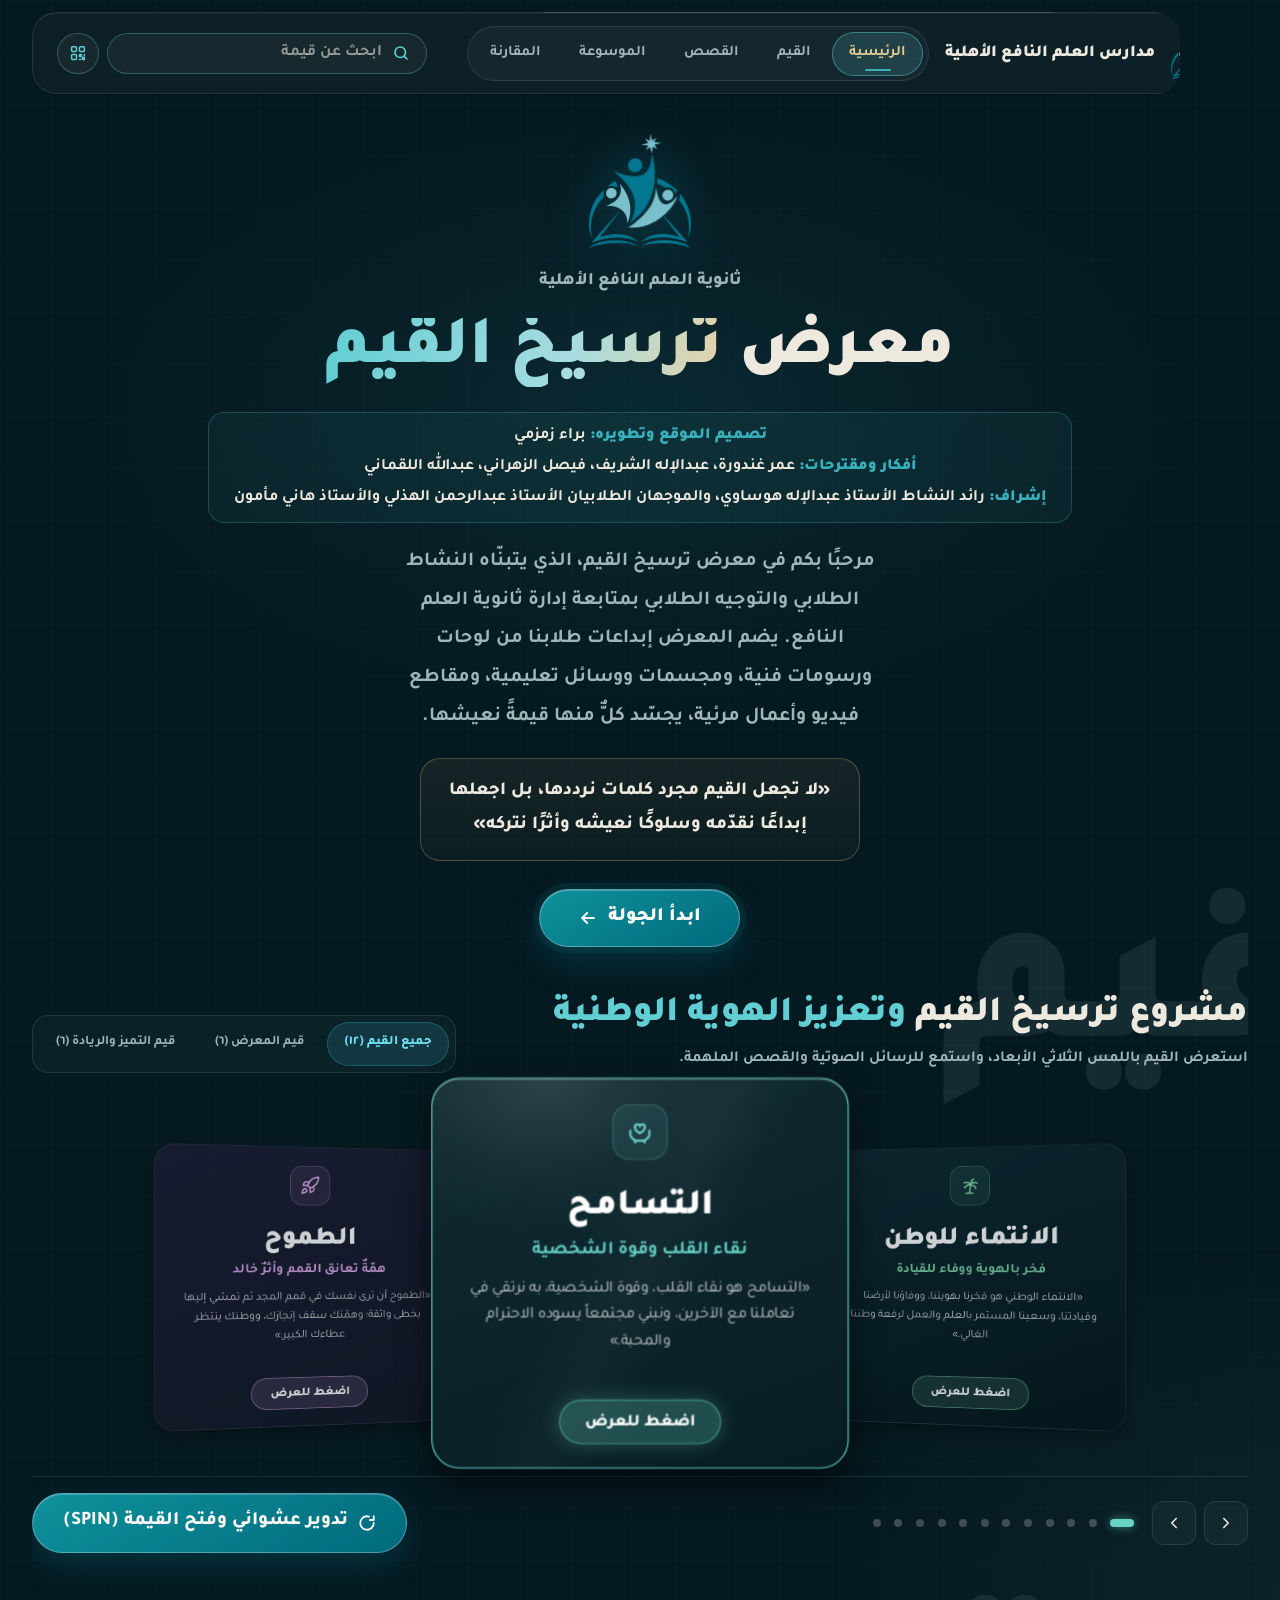
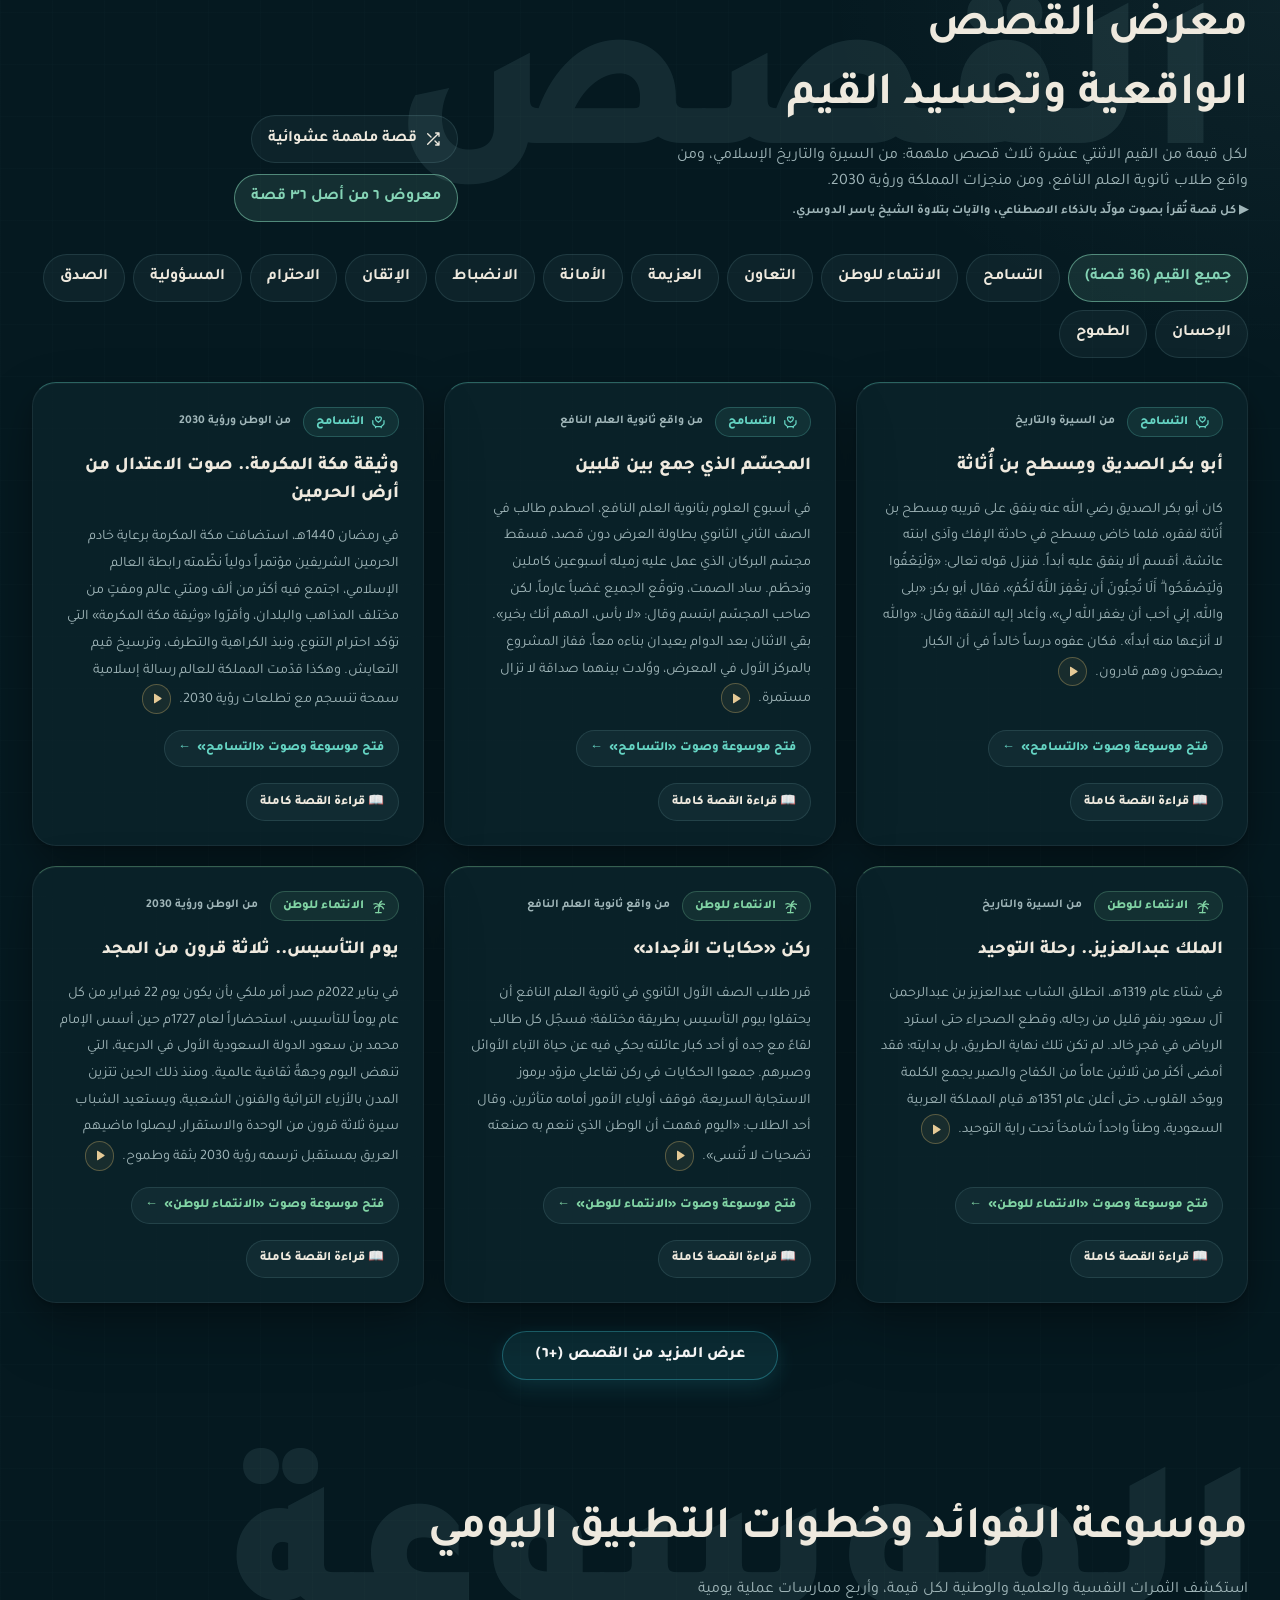
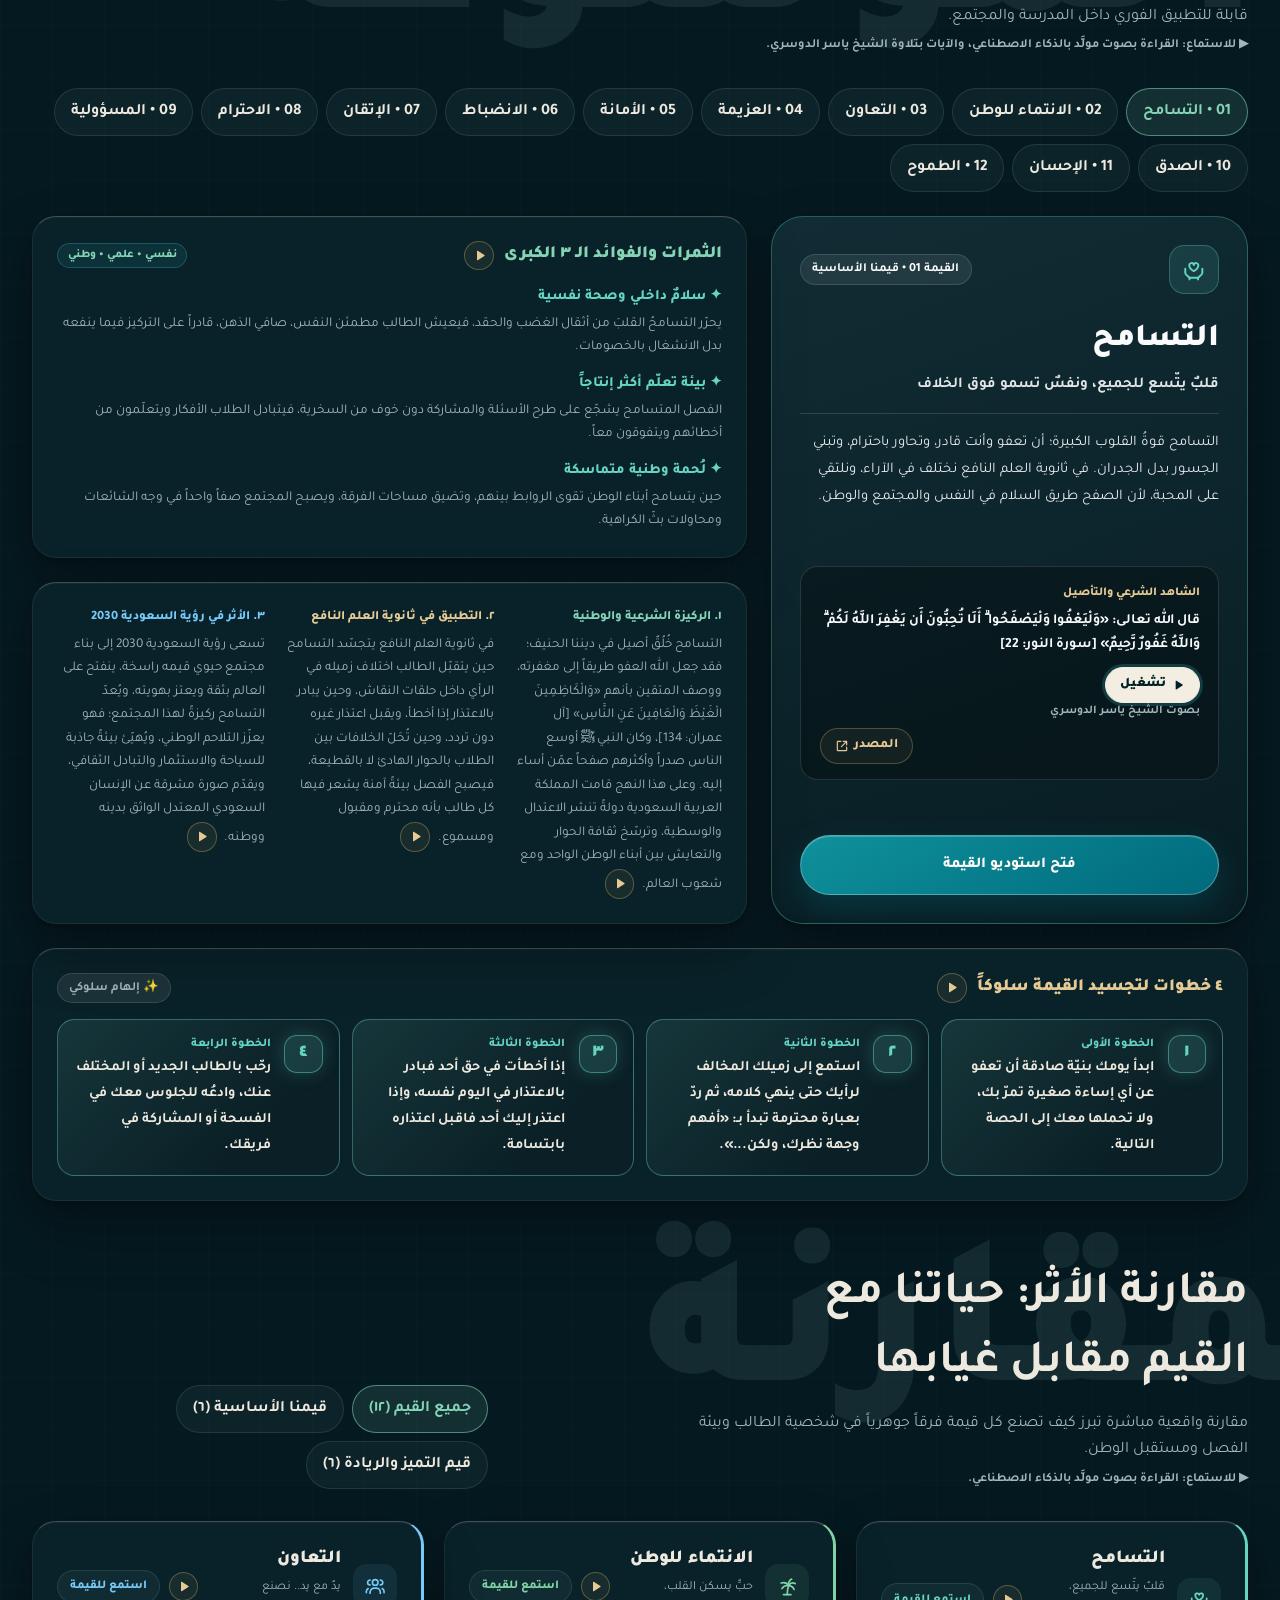
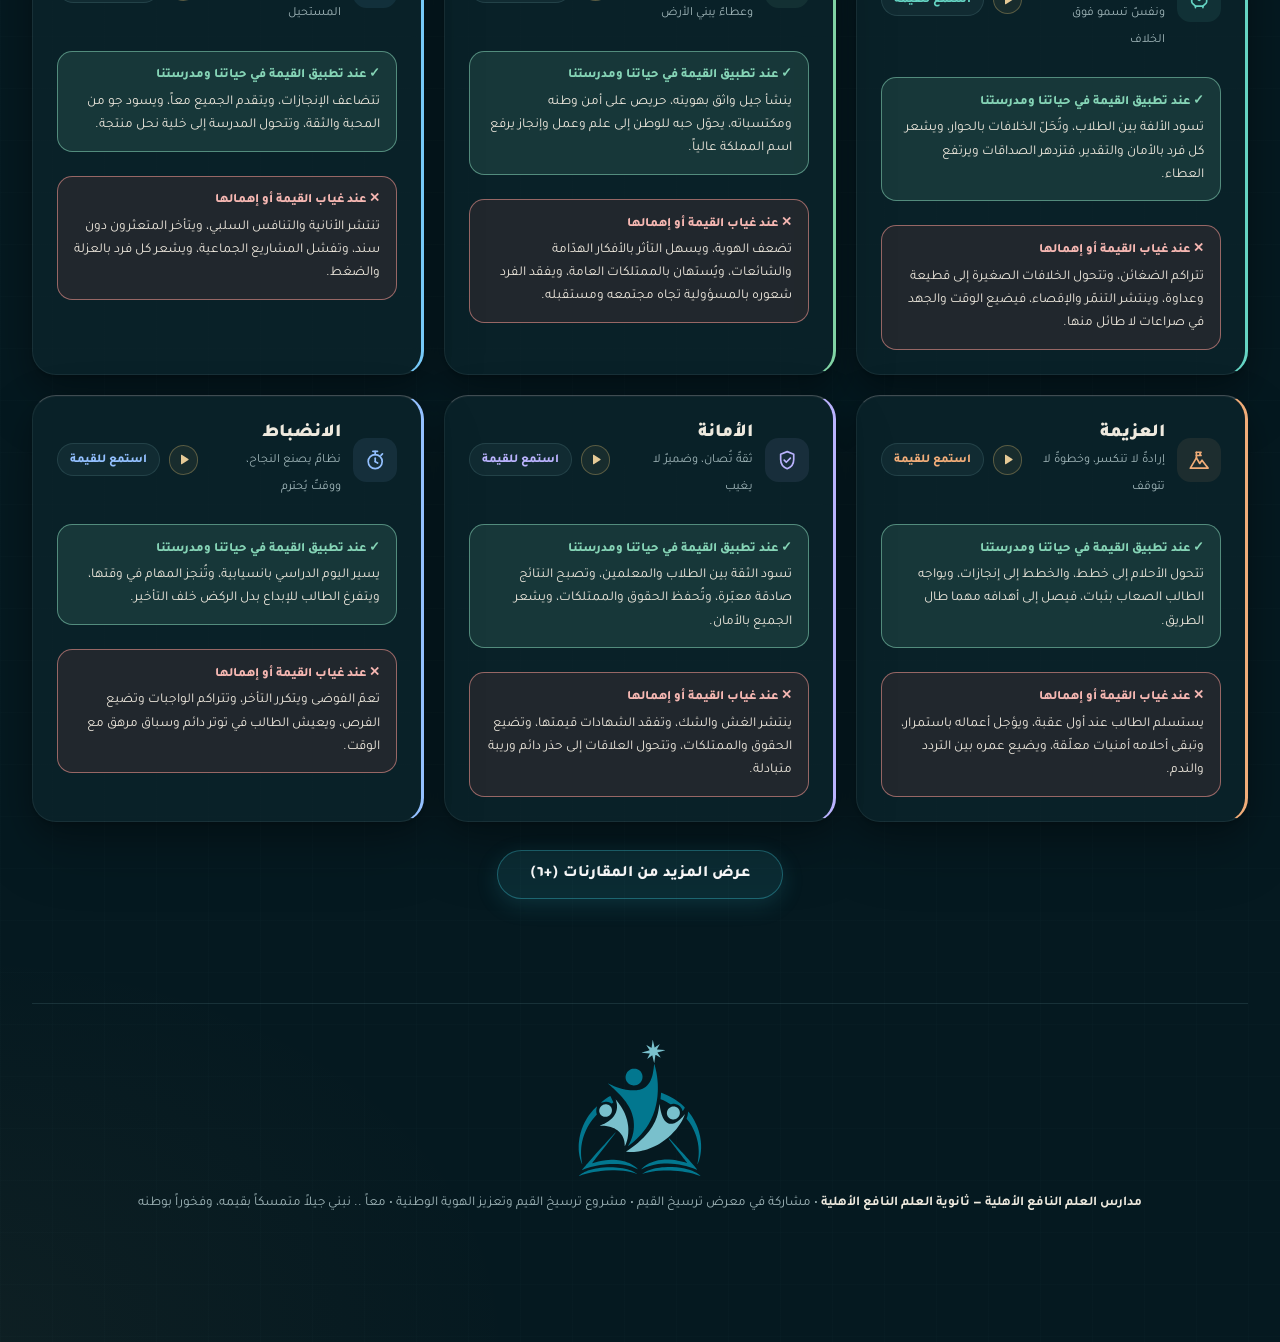
==== commit 57cbdf78: "v5.13.7: the section bar right after the school name, the fullscreen button off on phones" ====
--- a/index.html
+++ b/index.html
@@ -14,8 +14,8 @@
   <meta name="mobile-web-app-capable" content="yes" />
   <meta name="format-detection" content="telephone=no, date=no, email=no, address=no" />
   <meta name="theme-color" content="#051920" />
-  <link rel="icon" type="image/svg+xml" href="./assets/school-emblem.svg?v=5.13.5" />
-  <link rel="icon" type="image/png" href="./assets/school-emblem.png?v=5.13.5" />
+  <link rel="icon" type="image/svg+xml" href="./assets/school-emblem.svg?v=5.13.7" />
+  <link rel="icon" type="image/png" href="./assets/school-emblem.png?v=5.13.7" />
   <link rel="apple-touch-icon" href="./icons/apple-touch-icon.png" />
   <link rel="manifest" href="./manifest.json" />
   <title>معرض ترسيخ القيم — ثانوية العلم النافع الأهلية</title>
@@ -32,17 +32,17 @@
 
   <!-- [Astra 6 xhigh] VisionOS Spatial Glassmorphism Architecture -->
   <!-- Device performance level (sets html[data-perf]) before the styles apply -->
-  <script src="./perf_tier.js?v=5.13.5"></script>
+  <script src="./perf_tier.js?v=5.13.7"></script>
   <!-- The header logo waits for the emblem (motion_scroll.js): hidden from the
        first paint, not only from motion_scroll's first frame, which on the
        live site came up to a few seconds after the page showed (v5.13.4).
        motion_scroll.js takes over in its first frame; without it, the logo
        comes back after 4 s. -->
   <script>document.documentElement.classList.add('ms-logo-wait');setTimeout(function(){document.documentElement.classList.remove('ms-logo-wait');},4000);</script>
-  <link rel="stylesheet" href="./astra_visionos.css?v=5.13.5" />
-  <link rel="stylesheet" href="./stage3_astra_upgrade.css?v=5.13.5" />
+  <link rel="stylesheet" href="./astra_visionos.css?v=5.13.7" />
+  <link rel="stylesheet" href="./stage3_astra_upgrade.css?v=5.13.7" />
   <!-- Scroll-linked motion (emblem flight, giant words, ring settle, page light) -->
-  <link rel="stylesheet" href="./motion_scroll.css?v=5.13.5" />
+  <link rel="stylesheet" href="./motion_scroll.css?v=5.13.7" />
 
   <!-- [Argon 4 Max 1.00] Harmonization & iPad Air 13 (1366x1024 @ 60Hz) Optical Bridge -->
   <style>
@@ -915,9 +915,13 @@
           <p class="intro-school">ثانوية العلم النافع الأهلية</p>
           <h1 id="introTitle" class="intro-title">معرض <span class="accent-span">ترسيخ القيم</span></h1>
           <div class="intro-credits" role="group" aria-label="فريق العمل">
-            <p><span class="intro-credits-role">تصميم الموقع وتطويره:</span> <span class="intro-credits-name">براء زمزمي</span></p>
-            <p><span class="intro-credits-role">أفكار ومقترحات:</span> <span class="intro-credits-name">عمر غندورة</span>، <span class="intro-credits-name">عبدالإله الشريف</span>، <span class="intro-credits-name">فيصل الزهراني</span>، <span class="intro-credits-name">عبدالله اللقماني</span></p>
-            <p><span class="intro-credits-role">إشراف:</span> رائد النشاط <span class="intro-credits-name">الأستاذ عبدالإله هوساوي</span>، والموجهان الطلابيان <span class="intro-credits-name">الأستاذ عبدالرحمن الهذلي</span> و<span class="intro-credits-name">الأستاذ هاني مأمون</span></p>
+            <!-- names and titles are joined by no-break spaces (&nbsp;), so a
+                 name never splits across two lines; a nowrap style did that
+                 before, but Safari then kept the «إشراف» line on one line and
+                 ran «مأمون» past the box on the iPad (v5.13.6) -->
+            <p><span class="intro-credits-role">تصميم الموقع وتطويره:</span> <span class="intro-credits-name">براء&nbsp;زمزمي</span></p>
+            <p><span class="intro-credits-role">أفكار ومقترحات:</span> <span class="intro-credits-name">عمر&nbsp;غندورة</span>، <span class="intro-credits-name">عبدالإله&nbsp;الشريف</span>، <span class="intro-credits-name">فيصل&nbsp;الزهراني</span>، <span class="intro-credits-name">عبدالله&nbsp;اللقماني</span></p>
+            <p><span class="intro-credits-role">إشراف:</span> رائد&nbsp;النشاط <span class="intro-credits-name">الأستاذ&nbsp;عبدالإله&nbsp;هوساوي</span>، والموجهان&nbsp;الطلابيان <span class="intro-credits-name">الأستاذ&nbsp;عبدالرحمن&nbsp;الهذلي</span> و<span class="intro-credits-name">الأستاذ&nbsp;هاني&nbsp;مأمون</span></p>
           </div>
           <p class="intro-lead">
             مرحبًا بكم في معرض ترسيخ القيم، الذي يتبنّاه النشاط الطلابي والتوجيه الطلابي بمتابعة إدارة ثانوية العلم النافع.
@@ -1318,7 +1322,7 @@
   <audio id="realAudioPlayer" preload="none"></audio>
 
   <!-- [Claude Opus 5.5 xhigh] Complete 12 Values & 36 Real Stories -->
-  <script src="./opus_content.js?v=5.13.5"></script>
+  <script src="./opus_content.js?v=5.13.7"></script>
   <!-- Older browsers (many classroom boards / smart TVs, Chrome < 80) cannot
        read the modern scripts below: the second line only parses in a modern
        browser, so ALM_LEGACY stays true elsewhere, and after each modern script
@@ -1326,18 +1330,18 @@
        (legacy/, built by tools/build-legacy.ps1) is loaded instead. -->
   <script>window.ALM_LEGACY = true;</script>
   <script>window.ALM_LEGACY = ({})?.x ?? false;</script>
-  <script>if (window.ALM_LEGACY) document.write('<script src="./legacy/polyfills.js?v=5.13.5"><\/script>');</script>
+  <script>if (window.ALM_LEGACY) document.write('<script src="./legacy/polyfills.js?v=5.13.7"><\/script>');</script>
   <!-- [Claude Fable 5.1] 60Hz Touch Physics, SPA Router, IndexedDB Audio & Studio -->
-  <script src="./fable_engine.js?v=5.13.5"></script>
-  <script>if (window.ALM_LEGACY) document.write('<script src="./legacy/fable_engine.js?v=5.13.5"><\/script>');</script>
+  <script src="./fable_engine.js?v=5.13.7"></script>
+  <script>if (window.ALM_LEGACY) document.write('<script src="./legacy/fable_engine.js?v=5.13.7"><\/script>');</script>
   <!-- [Shared Office Stage 3] HikmahStore, orbit dots, story reader, TTS & visitor book -->
-  <script src="./stage3_fable_upgrade.js?v=5.13.5"></script>
-  <script>if (window.ALM_LEGACY) document.write('<script src="./legacy/stage3_fable_upgrade.js?v=5.13.5"><\/script>');</script>
+  <script src="./stage3_fable_upgrade.js?v=5.13.7"></script>
+  <script>if (window.ALM_LEGACY) document.write('<script src="./legacy/stage3_fable_upgrade.js?v=5.13.7"><\/script>');</script>
   <!-- Exhibition kiosk layer for iPad Air 13": attract mode, wake lock, touch hardening -->
-  <script src="./exhibition_kiosk.js?v=5.13.5"></script>
-  <script>if (window.ALM_LEGACY) document.write('<script src="./legacy/exhibition_kiosk.js?v=5.13.5"><\/script>');</script>
+  <script src="./exhibition_kiosk.js?v=5.13.7"></script>
+  <script>if (window.ALM_LEGACY) document.write('<script src="./legacy/exhibition_kiosk.js?v=5.13.7"><\/script>');</script>
 
   <!-- Scroll-linked motion: written for older board browsers too (no legacy copy) -->
-  <script src="./motion_scroll.js?v=5.13.5"></script>
+  <script src="./motion_scroll.js?v=5.13.7"></script>
 </body>
 </html>
--- a/stage3_astra_upgrade.css
+++ b/stage3_astra_upgrade.css
@@ -2251,10 +2251,10 @@
   }
 }
 
-/* The section bar stays in the middle of the header, as it was beside the
- * search (removed in v5.13): logo + name at the start, the fullscreen button
- * (boards only) at the end, the bar in the true centre whether or not that
- * button is there. Under 1180px the bar keeps its own centred row below. */
+/* The header grid: logo + name at the start, the search, «على جوالك» and the
+ * fullscreen button (boards only) at the end. Under 1180px the section bar
+ * has its own centred row below; from 1180px it joins the one row, right
+ * after the name (below). */
 @media (min-width: 641px) {
   .top-nav {
     display: grid;
@@ -2299,11 +2299,14 @@
 
 /* one row from 1180px (the 11" iPad on its side and up); below it the bar
  * keeps its own centred row, so the school name, the search and «على جوالك»
- * all fit the first row without pushing the bar off centre (v5.13.4; 1000px
- * before the search and the QR button joined the header) */
+ * all fit the first row (v5.13.4; 1000px before the search and the QR button
+ * joined the header). In the one row the section bar sits right after the
+ * school name and the search takes the rest, so no empty space is left after
+ * «الأهلية» (owner's choice, v5.13.7; it was in the true centre before, with
+ * the space beside the name left empty). */
 @media (min-width: 1180px) {
   .top-nav {
-    grid-template-columns: 1fr auto 1fr;
+    grid-template-columns: auto auto minmax(0, 1fr);
     grid-template-areas: "brand dock fs";
   }
 }
@@ -2480,10 +2483,10 @@
   font-weight: 900;
 }
 
-/* a name never breaks across two lines on a phone */
-.intro-credits-name {
-  white-space: nowrap;
-}
+/* A name never breaks across two lines: index.html joins its words with
+ * no-break spaces. No `white-space: nowrap` here: with it Safari kept the
+ * whole «إشراف» line on one line and ran «مأمون» past the box on the iPad
+ * (v5.13.6). */
 
 .intro-lead {
   margin: 0.25rem 0 0;
@@ -3987,18 +3990,12 @@
  *     only once something is typed; choosing opens the value's window
  *     (exhibition_kiosk.js). Big screens only. */
 @media (min-width: 1180px) {
-  /* the end column takes its share of the row, so the field can reach in
-     toward the bar (the fullscreen button keeps the very end) */
+  /* the end column takes the rest of the row after the name and the bar, so
+     the field reaches in up to the bar (the fullscreen button keeps the very
+     end) */
   .top-nav .nav-tools {
     justify-self: stretch;
-    margin-inline-start: 0.75rem; /* a breath before the bar */
-  }
-
-  /* where the header keeps the logo's space (motion_scroll.css .ms-slot), the
-     bar is moved half that space toward this end to stay centred: keep the
-     same breath from it */
-  .top-nav.ms-slot .nav-tools {
-    margin-inline-start: calc(0.75rem + var(--nav-slot-w, 4.25rem) / 2);
+    margin-inline-start: 1.5rem; /* a breath after the bar */
   }
 }
 
--- a/motion_scroll.css
+++ b/motion_scroll.css
@@ -95,6 +95,14 @@
  * it hands over to the floating copy would show) */
 .top-nav.ms-slot .header-dock {
   transform: translateX(calc(var(--nav-slot-w, 4.25rem) / -2));
+}
+
+/* In the one-row header (from 1180px) the bar sits right after the school
+ * name, not in the middle (stage3, v5.13.7), so it is not moved. */
+@media (min-width: 1180px) {
+  .top-nav.ms-slot .header-dock {
+    transform: none;
+  }
 }
 
 /* the first state after loading is set at once, not slid into */
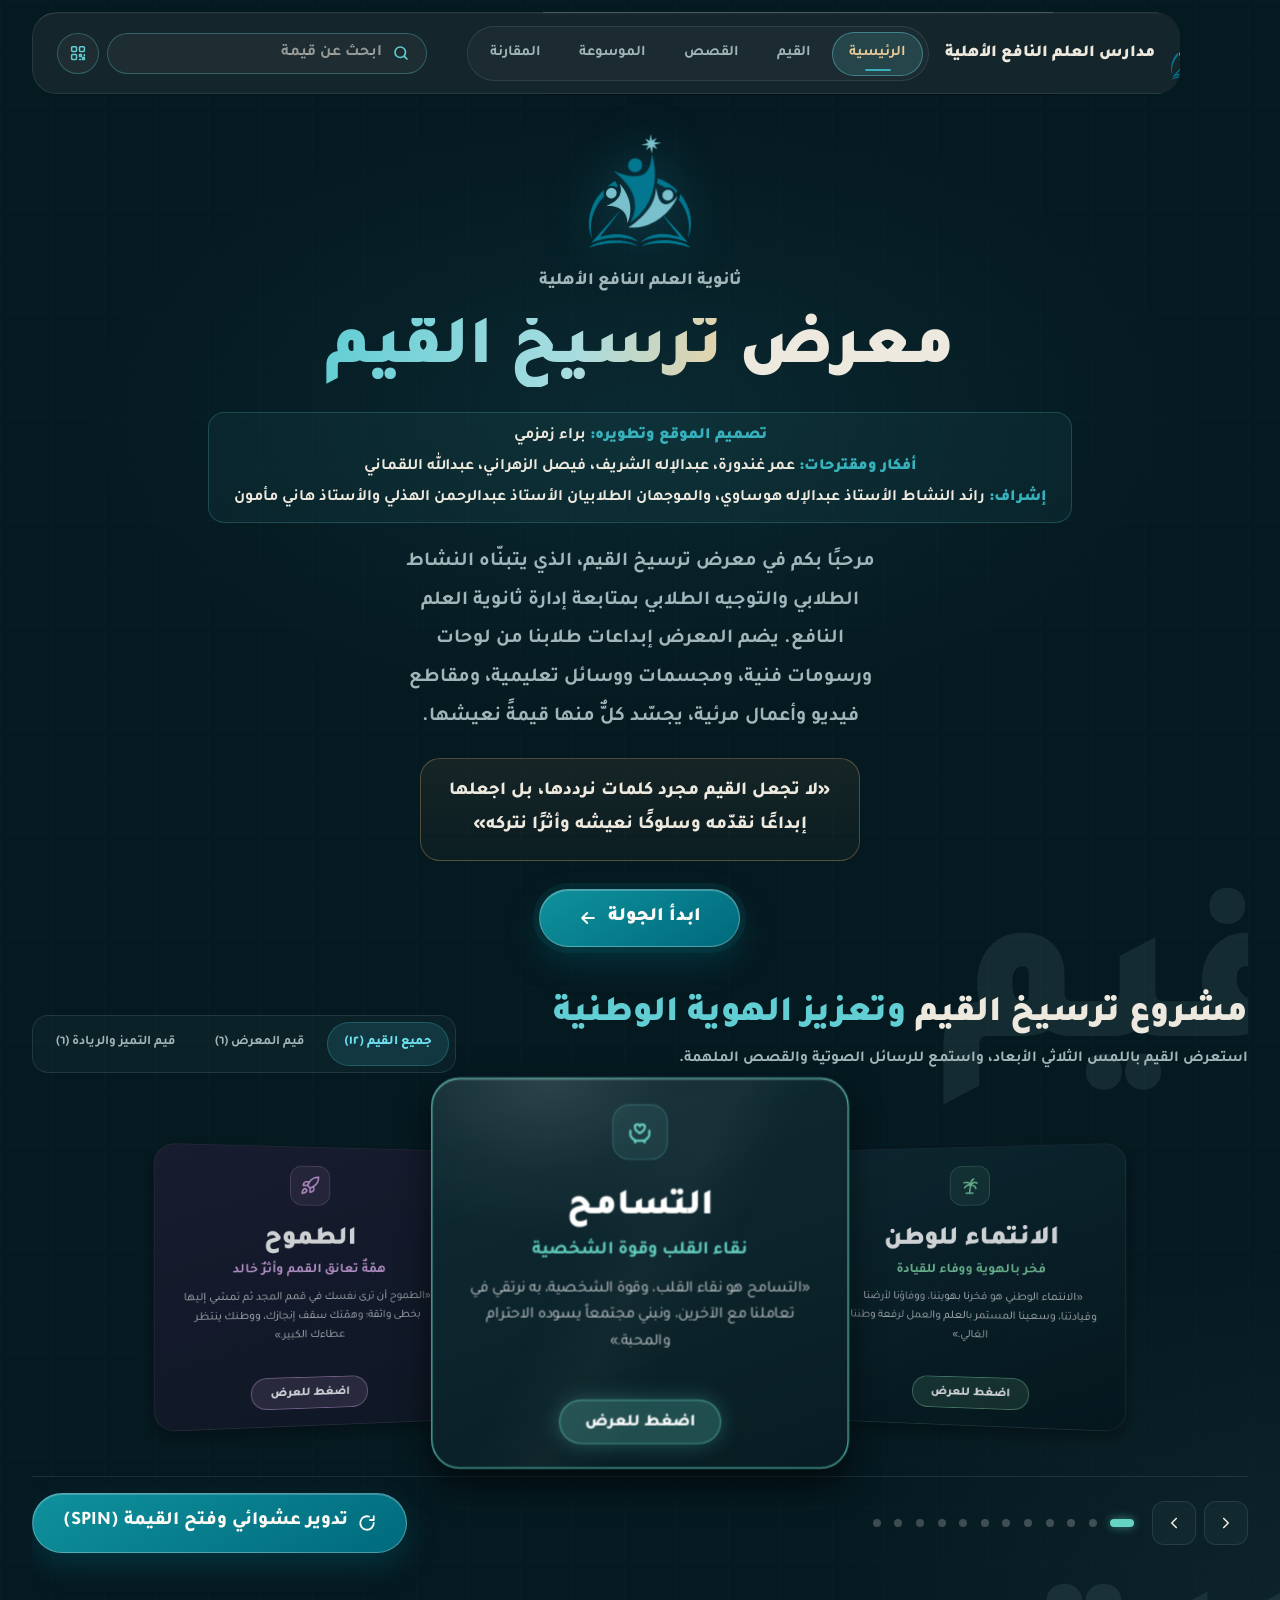
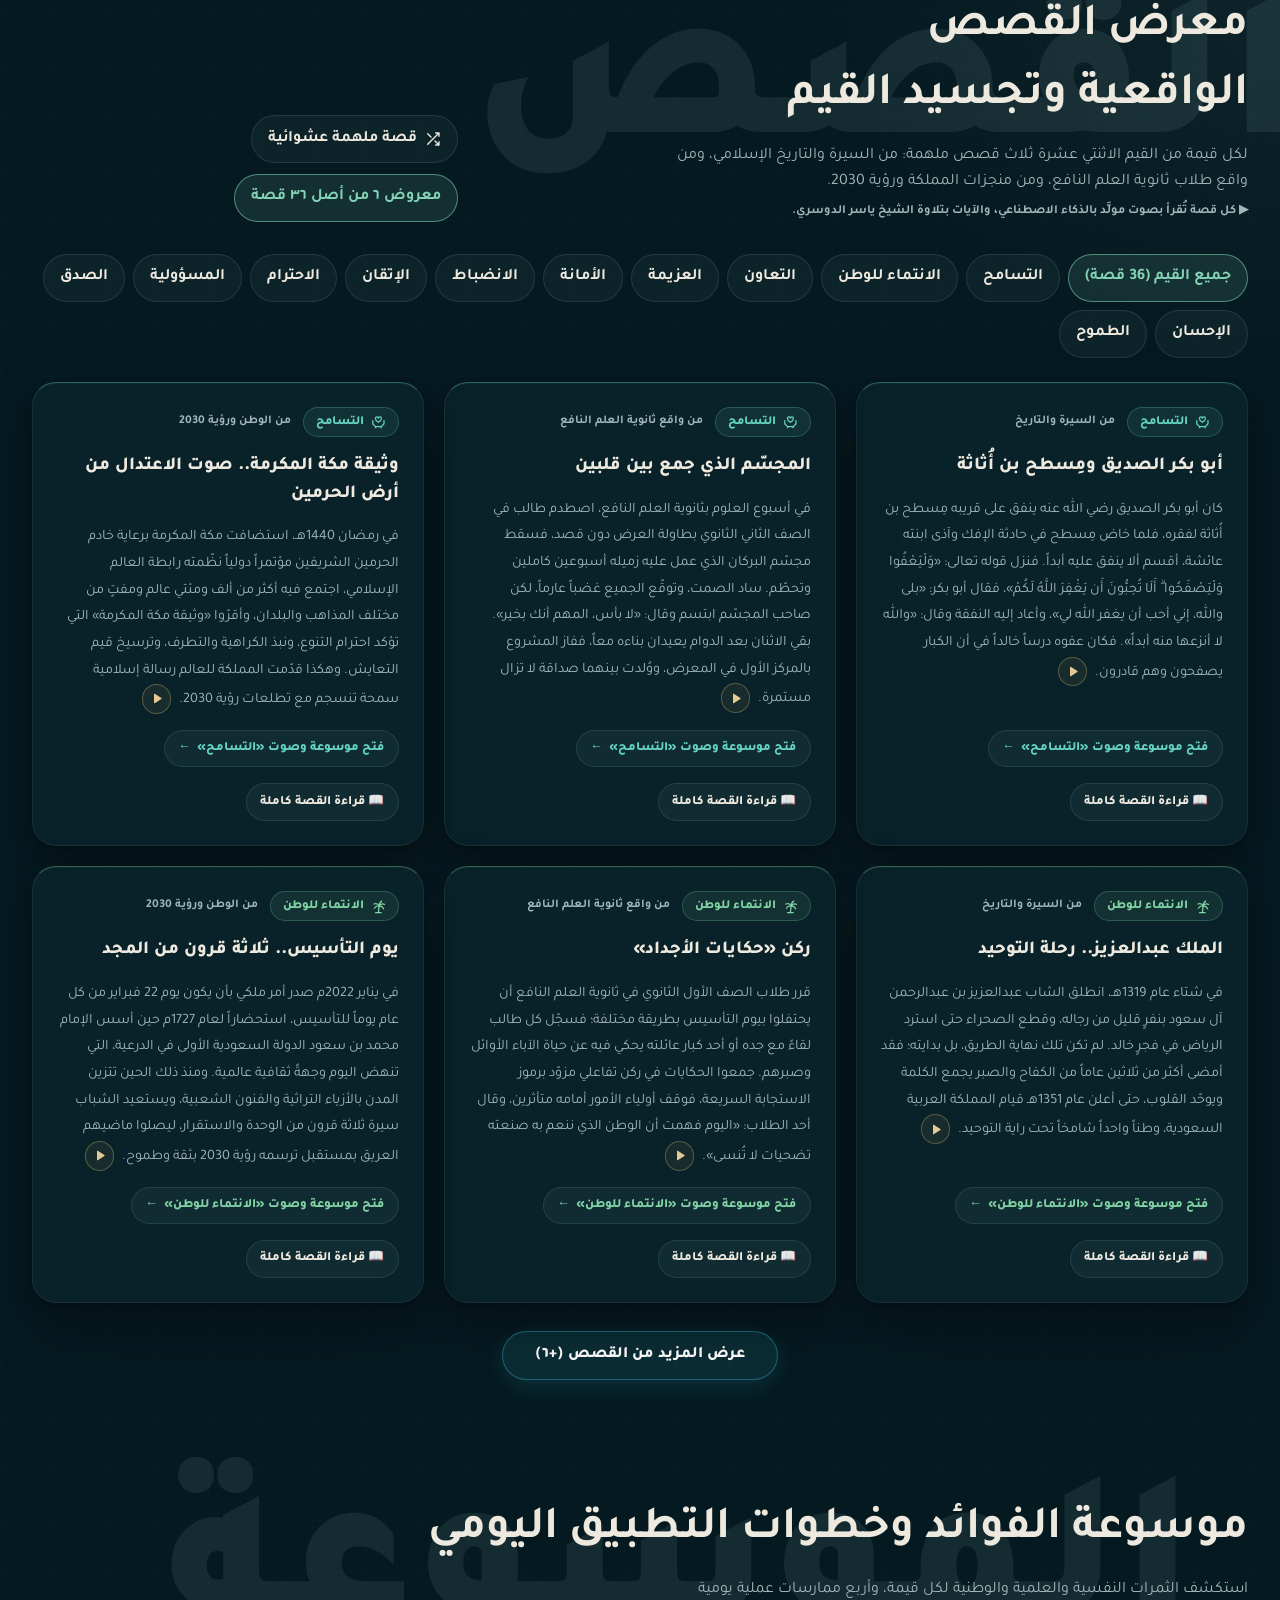
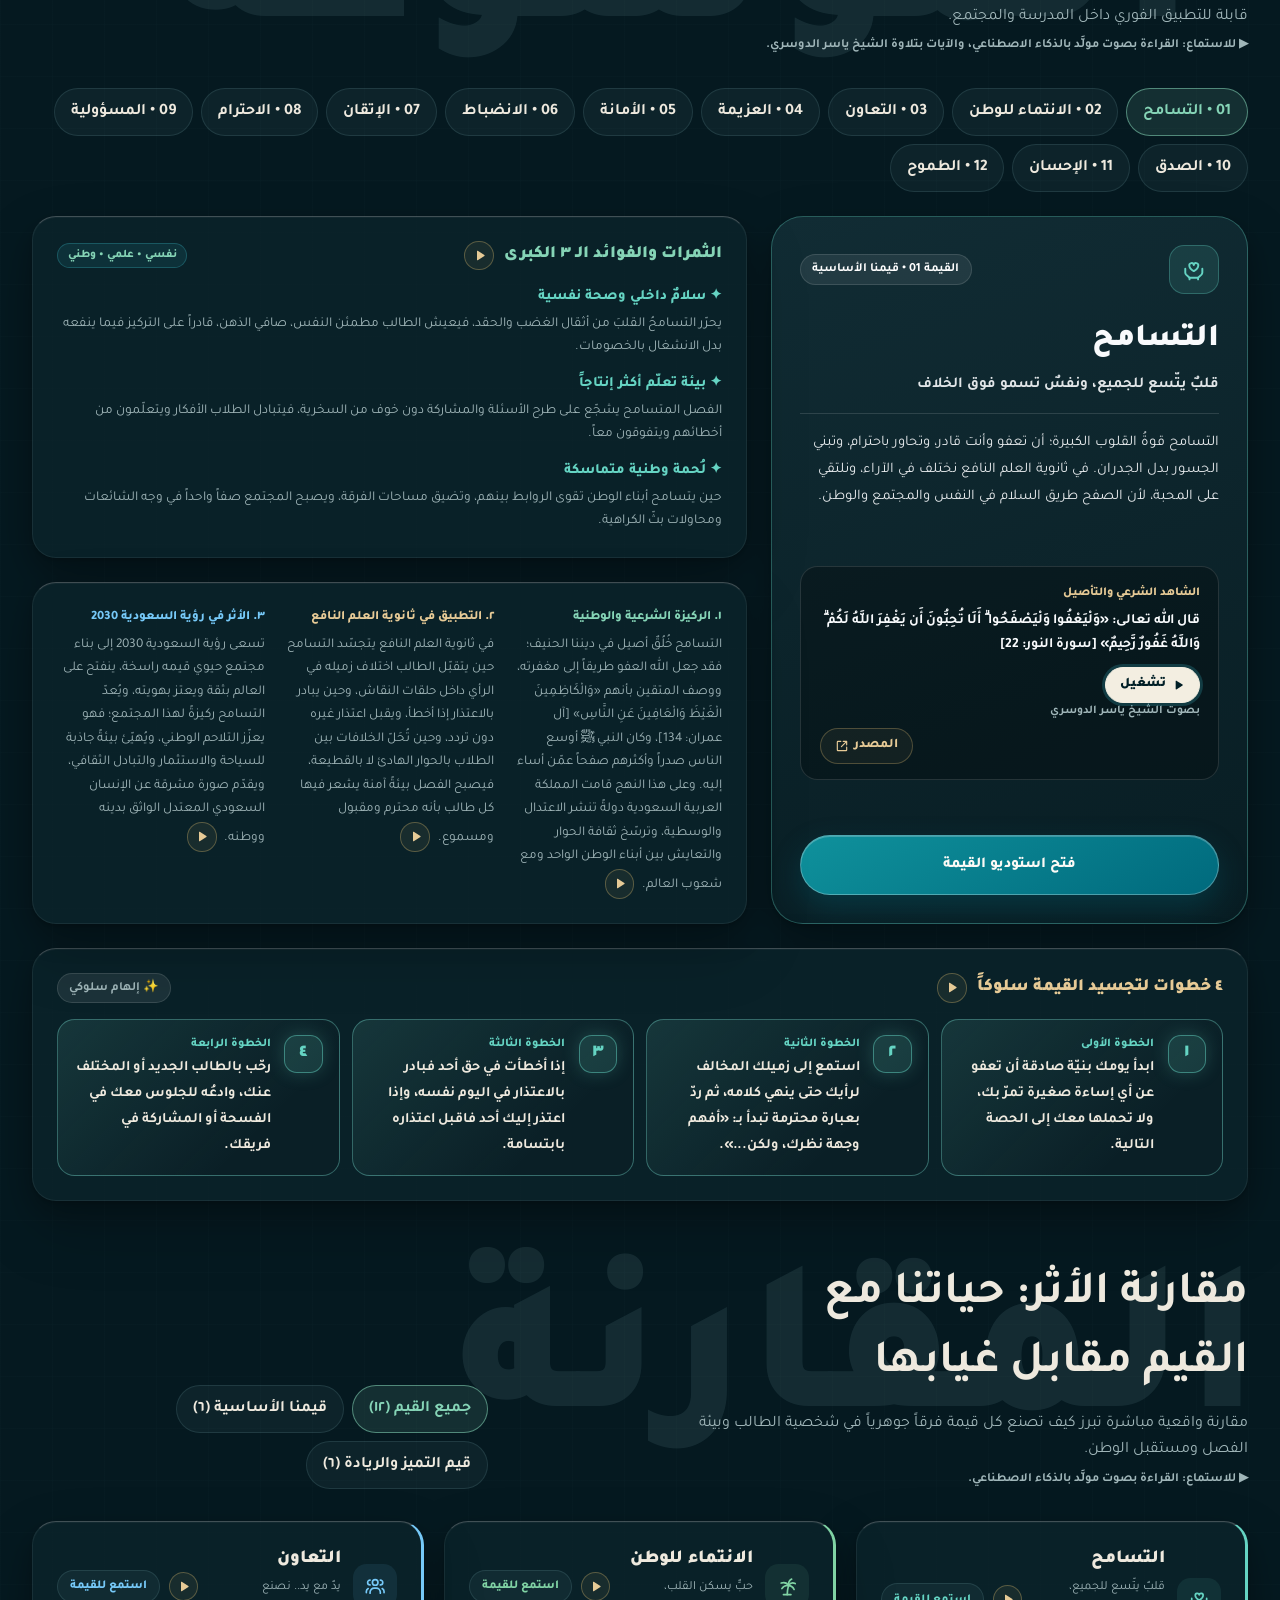
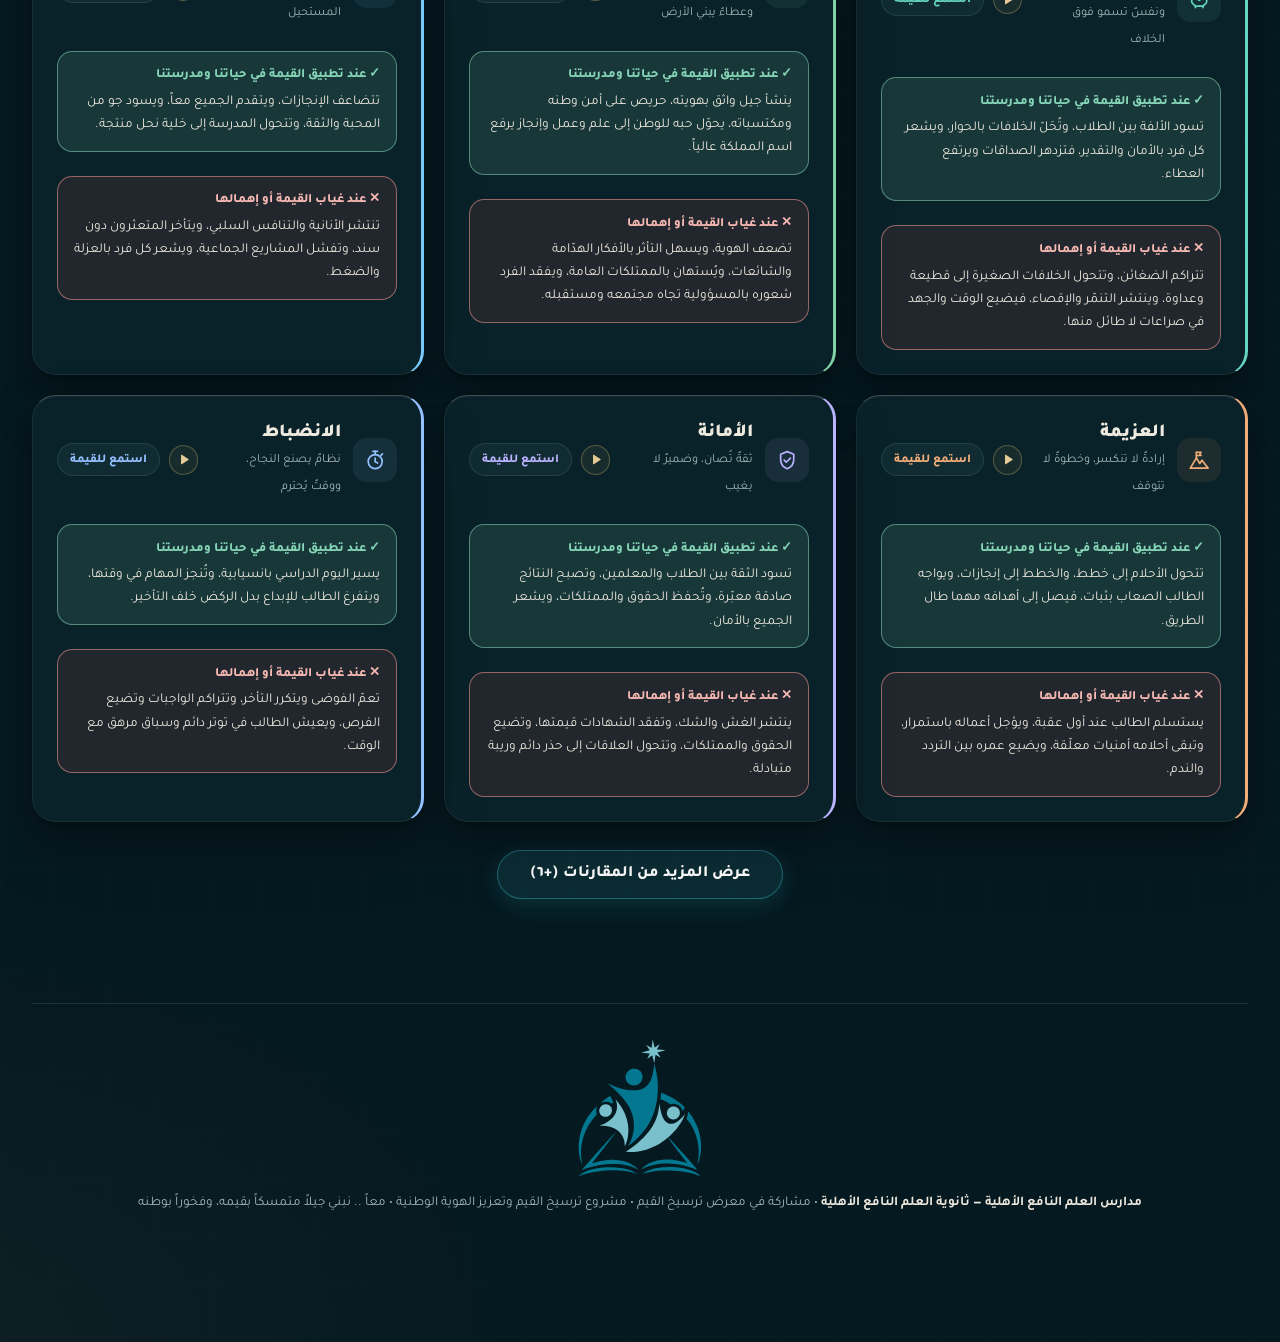
==== commit e8f78c14: "v5.13.8: back-to-top button, frame guard, 404 button, solid header on the light level" ====
--- a/index.html
+++ b/index.html
@@ -7,6 +7,13 @@
        frame-ancestors; the hosts that allow headers send that one). -->
   <meta http-equiv="Content-Security-Policy" content="default-src 'self'; script-src 'self' 'unsafe-inline'; style-src 'self' 'unsafe-inline'; font-src 'self'; img-src 'self' data: blob:; media-src 'self' blob:; connect-src 'self'; manifest-src 'self'; object-src 'none'; base-uri 'self'; form-action 'none'" />
   <meta name="referrer" content="strict-origin-when-cross-origin" />
+  <!-- No other site may show this page inside its own frame (clickjacking, or
+       a fake page wrapped around the school's). Cloudflare and Firebase refuse
+       by header (frame-ancestors, X-Frame-Options); GitHub Pages cannot send
+       headers, so a framed copy hides itself first, then tries to open the
+       real page in place of the frame (browsers often refuse that quietly,
+       without an error, so hiding cannot wait for one) (v5.13.8). -->
+  <script>if (window.top !== window.self) { document.documentElement.style.display = 'none'; try { window.top.location.replace(window.self.location.href); } catch (e) {} }</script>
   <meta name="viewport" content="width=device-width, initial-scale=1.0, viewport-fit=cover" />
   <meta name="apple-mobile-web-app-capable" content="yes" />
   <meta name="apple-mobile-web-app-status-bar-style" content="black-translucent" />
@@ -14,8 +21,8 @@
   <meta name="mobile-web-app-capable" content="yes" />
   <meta name="format-detection" content="telephone=no, date=no, email=no, address=no" />
   <meta name="theme-color" content="#051920" />
-  <link rel="icon" type="image/svg+xml" href="./assets/school-emblem.svg?v=5.13.7" />
-  <link rel="icon" type="image/png" href="./assets/school-emblem.png?v=5.13.7" />
+  <link rel="icon" type="image/svg+xml" href="./assets/school-emblem.svg?v=5.13.8" />
+  <link rel="icon" type="image/png" href="./assets/school-emblem.png?v=5.13.8" />
   <link rel="apple-touch-icon" href="./icons/apple-touch-icon.png" />
   <link rel="manifest" href="./manifest.json" />
   <title>معرض ترسيخ القيم — ثانوية العلم النافع الأهلية</title>
@@ -32,17 +39,17 @@
 
   <!-- [Astra 6 xhigh] VisionOS Spatial Glassmorphism Architecture -->
   <!-- Device performance level (sets html[data-perf]) before the styles apply -->
-  <script src="./perf_tier.js?v=5.13.7"></script>
+  <script src="./perf_tier.js?v=5.13.8"></script>
   <!-- The header logo waits for the emblem (motion_scroll.js): hidden from the
        first paint, not only from motion_scroll's first frame, which on the
        live site came up to a few seconds after the page showed (v5.13.4).
        motion_scroll.js takes over in its first frame; without it, the logo
        comes back after 4 s. -->
   <script>document.documentElement.classList.add('ms-logo-wait');setTimeout(function(){document.documentElement.classList.remove('ms-logo-wait');},4000);</script>
-  <link rel="stylesheet" href="./astra_visionos.css?v=5.13.7" />
-  <link rel="stylesheet" href="./stage3_astra_upgrade.css?v=5.13.7" />
+  <link rel="stylesheet" href="./astra_visionos.css?v=5.13.8" />
+  <link rel="stylesheet" href="./stage3_astra_upgrade.css?v=5.13.8" />
   <!-- Scroll-linked motion (emblem flight, giant words, ring settle, page light) -->
-  <link rel="stylesheet" href="./motion_scroll.css?v=5.13.7" />
+  <link rel="stylesheet" href="./motion_scroll.css?v=5.13.8" />
 
   <!-- [Argon 4 Max 1.00] Harmonization & iPad Air 13 (1366x1024 @ 60Hz) Optical Bridge -->
   <style>
@@ -1322,7 +1329,7 @@
   <audio id="realAudioPlayer" preload="none"></audio>
 
   <!-- [Claude Opus 5.5 xhigh] Complete 12 Values & 36 Real Stories -->
-  <script src="./opus_content.js?v=5.13.7"></script>
+  <script src="./opus_content.js?v=5.13.8"></script>
   <!-- Older browsers (many classroom boards / smart TVs, Chrome < 80) cannot
        read the modern scripts below: the second line only parses in a modern
        browser, so ALM_LEGACY stays true elsewhere, and after each modern script
@@ -1330,18 +1337,18 @@
        (legacy/, built by tools/build-legacy.ps1) is loaded instead. -->
   <script>window.ALM_LEGACY = true;</script>
   <script>window.ALM_LEGACY = ({})?.x ?? false;</script>
-  <script>if (window.ALM_LEGACY) document.write('<script src="./legacy/polyfills.js?v=5.13.7"><\/script>');</script>
+  <script>if (window.ALM_LEGACY) document.write('<script src="./legacy/polyfills.js?v=5.13.8"><\/script>');</script>
   <!-- [Claude Fable 5.1] 60Hz Touch Physics, SPA Router, IndexedDB Audio & Studio -->
-  <script src="./fable_engine.js?v=5.13.7"></script>
-  <script>if (window.ALM_LEGACY) document.write('<script src="./legacy/fable_engine.js?v=5.13.7"><\/script>');</script>
+  <script src="./fable_engine.js?v=5.13.8"></script>
+  <script>if (window.ALM_LEGACY) document.write('<script src="./legacy/fable_engine.js?v=5.13.8"><\/script>');</script>
   <!-- [Shared Office Stage 3] HikmahStore, orbit dots, story reader, TTS & visitor book -->
-  <script src="./stage3_fable_upgrade.js?v=5.13.7"></script>
-  <script>if (window.ALM_LEGACY) document.write('<script src="./legacy/stage3_fable_upgrade.js?v=5.13.7"><\/script>');</script>
+  <script src="./stage3_fable_upgrade.js?v=5.13.8"></script>
+  <script>if (window.ALM_LEGACY) document.write('<script src="./legacy/stage3_fable_upgrade.js?v=5.13.8"><\/script>');</script>
   <!-- Exhibition kiosk layer for iPad Air 13": attract mode, wake lock, touch hardening -->
-  <script src="./exhibition_kiosk.js?v=5.13.7"></script>
-  <script>if (window.ALM_LEGACY) document.write('<script src="./legacy/exhibition_kiosk.js?v=5.13.7"><\/script>');</script>
+  <script src="./exhibition_kiosk.js?v=5.13.8"></script>
+  <script>if (window.ALM_LEGACY) document.write('<script src="./legacy/exhibition_kiosk.js?v=5.13.8"><\/script>');</script>
 
   <!-- Scroll-linked motion: written for older board browsers too (no legacy copy) -->
-  <script src="./motion_scroll.js?v=5.13.7"></script>
+  <script src="./motion_scroll.js?v=5.13.8"></script>
 </body>
 </html>
--- a/stage3_astra_upgrade.css
+++ b/stage3_astra_upgrade.css
@@ -4359,6 +4359,94 @@
   }
 }
 
+/* --- 22.3 «الصعود للأعلى» (v5.13.8, exhibition_kiosk.js): a round button in
+ *     the bottom corner opposite the logo, shown once the page is a screen
+ *     and a bit down. On wide screens it sits on the line of the floating
+ *     section bar, the same height and glass; on phones (the bar is a
+ *     full-width tab bar there) it waits just above the bar. */
+.to-top-btn {
+  position: fixed;
+  left: 1rem; /* older browsers (no max() / env()) */
+  bottom: 1rem;
+  left: max(1rem, env(safe-area-inset-left, 0px));
+  bottom: max(1rem, env(safe-area-inset-bottom, 0px));
+  z-index: 41; /* beside the section bar (40), under the windows */
+  display: grid;
+  place-items: center;
+  inline-size: 3.5rem;
+  block-size: 3.5rem;
+  padding: 0;
+  border: 1px solid rgba(97, 206, 212, 0.24);
+  border-radius: 50%;
+  background-color: rgba(18, 36, 42, 0.768); /* the section bar's glass */
+  color: #61ced4;
+  color: var(--alm-teal, #61ced4);
+  box-shadow: inset 0 1px 0 rgba(255, 255, 255, 0.08), 0 12px 30px rgba(0, 0, 0, 0.35);
+  cursor: pointer;
+  -webkit-tap-highlight-color: transparent;
+  opacity: 0;
+  visibility: hidden;
+  transform: translate3d(0, 0.75rem, 0) scale(0.92);
+  --mt: opacity 160ms ease, transform 200ms cubic-bezier(0.4, 0, 1, 1), visibility 0s linear 200ms;
+  transition: var(--mt);
+}
+
+.to-top-btn.is-shown {
+  opacity: 1;
+  visibility: visible;
+  transform: none;
+  --mt: opacity 240ms ease, transform 420ms cubic-bezier(0.16, 1, 0.3, 1), visibility 0s;
+}
+
+.to-top-btn svg {
+  inline-size: 1.5rem;
+  block-size: 1.5rem;
+}
+
+.to-top-btn.is-shown:active {
+  transform: scale(0.94);
+  --mt: transform 120ms ease-out;
+}
+
+@media (hover: hover) and (pointer: fine) {
+  .to-top-btn:hover {
+    border-color: rgba(97, 206, 212, 0.5);
+    color: #a3e6ea;
+  }
+}
+
+.to-top-btn:focus-visible {
+  outline: 2px solid #61ced4;
+  outline-offset: 3px;
+}
+
+@media (max-width: 640px), (max-height: 500px) {
+  .to-top-btn {
+    left: 0.75rem;
+    left: max(0.75rem, env(safe-area-inset-left, 0px));
+    bottom: calc(max(1rem, env(safe-area-inset-bottom, 0px)) + var(--tabbar-h, 3.5rem) + 0.75rem);
+    inline-size: 3rem;
+    block-size: 3rem;
+  }
+}
+
+/* not over a window, nor over the waiting screen */
+body.modal-open .to-top-btn,
+body.is-attract .to-top-btn {
+  opacity: 0 !important;
+  visibility: hidden !important;
+}
+
+/* the fade stays on reduced-motion devices too, like the other header
+   buttons; only the rise is dropped */
+@media (prefers-reduced-motion: reduce) {
+  .to-top-btn,
+  .to-top-btn.is-shown {
+    transform: none;
+    transition: var(--mt, none) !important;
+  }
+}
+
 /* ==========================================================================
  * 23. LIGHT DEVICES AND OLDER BROWSERS (smart boards, TVs)
  *     Plain selectors only: the browsers of many classroom boards and TVs are
@@ -4388,8 +4476,18 @@
 html[data-perf="low"] .manager-panel,
 html[data-perf="low"] .reader-panel,
 html[data-perf="low"] .top-nav,
+html[data-perf="low"] .glass-dock.floating-dock,
+html[data-perf="low"] .to-top-btn {
+  background-color: rgb(20, 37, 43);
+}
+
+/* The header and the section bar set their glass colour with !important
+   (section 17), which beat the line above, so on the light level the page
+   under the folded header showed through it (no blur there to soften it).
+   The solid colour needs !important too (v5.13.8). */
+html[data-perf="low"] .top-nav,
 html[data-perf="low"] .glass-dock.floating-dock {
-  background-color: rgb(20, 37, 43);
+  background-color: rgb(20, 37, 43) !important;
 }
 
 html[data-perf="low"] .value-card-3d .vcard-header,
